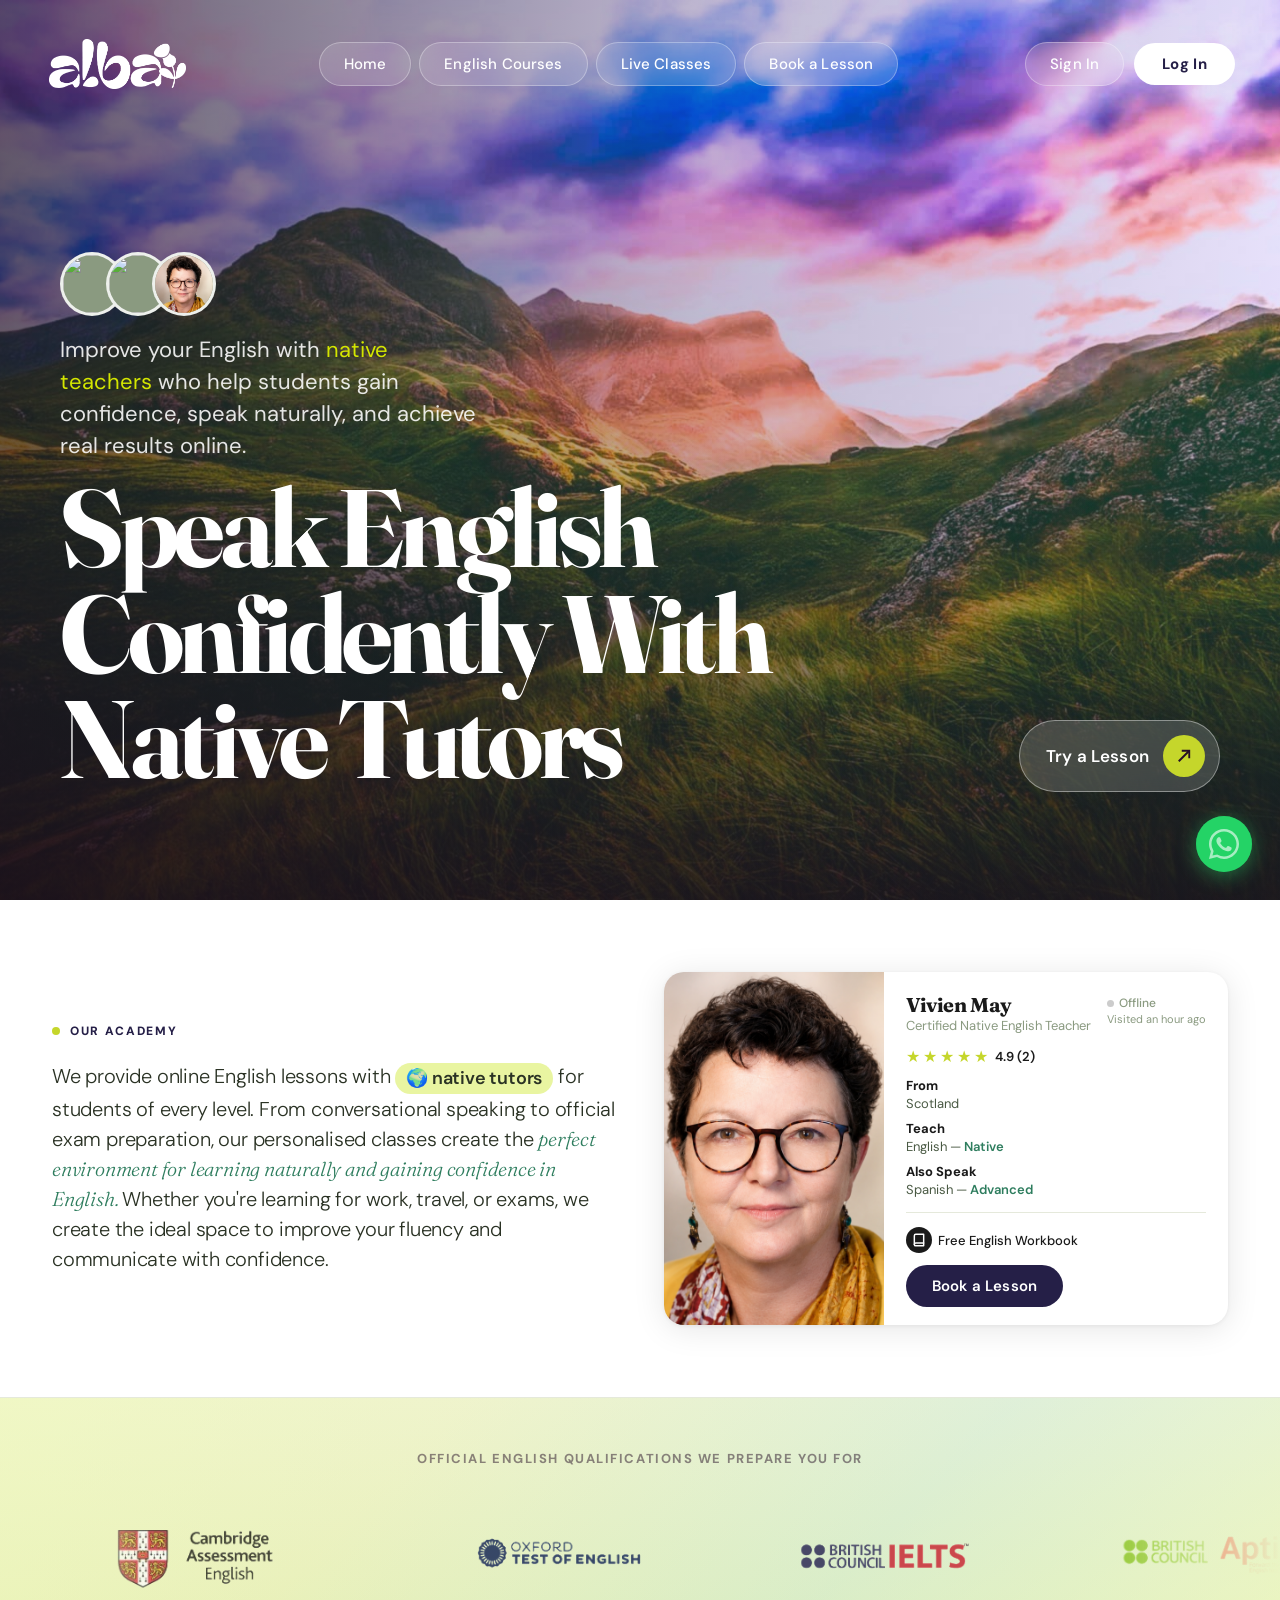
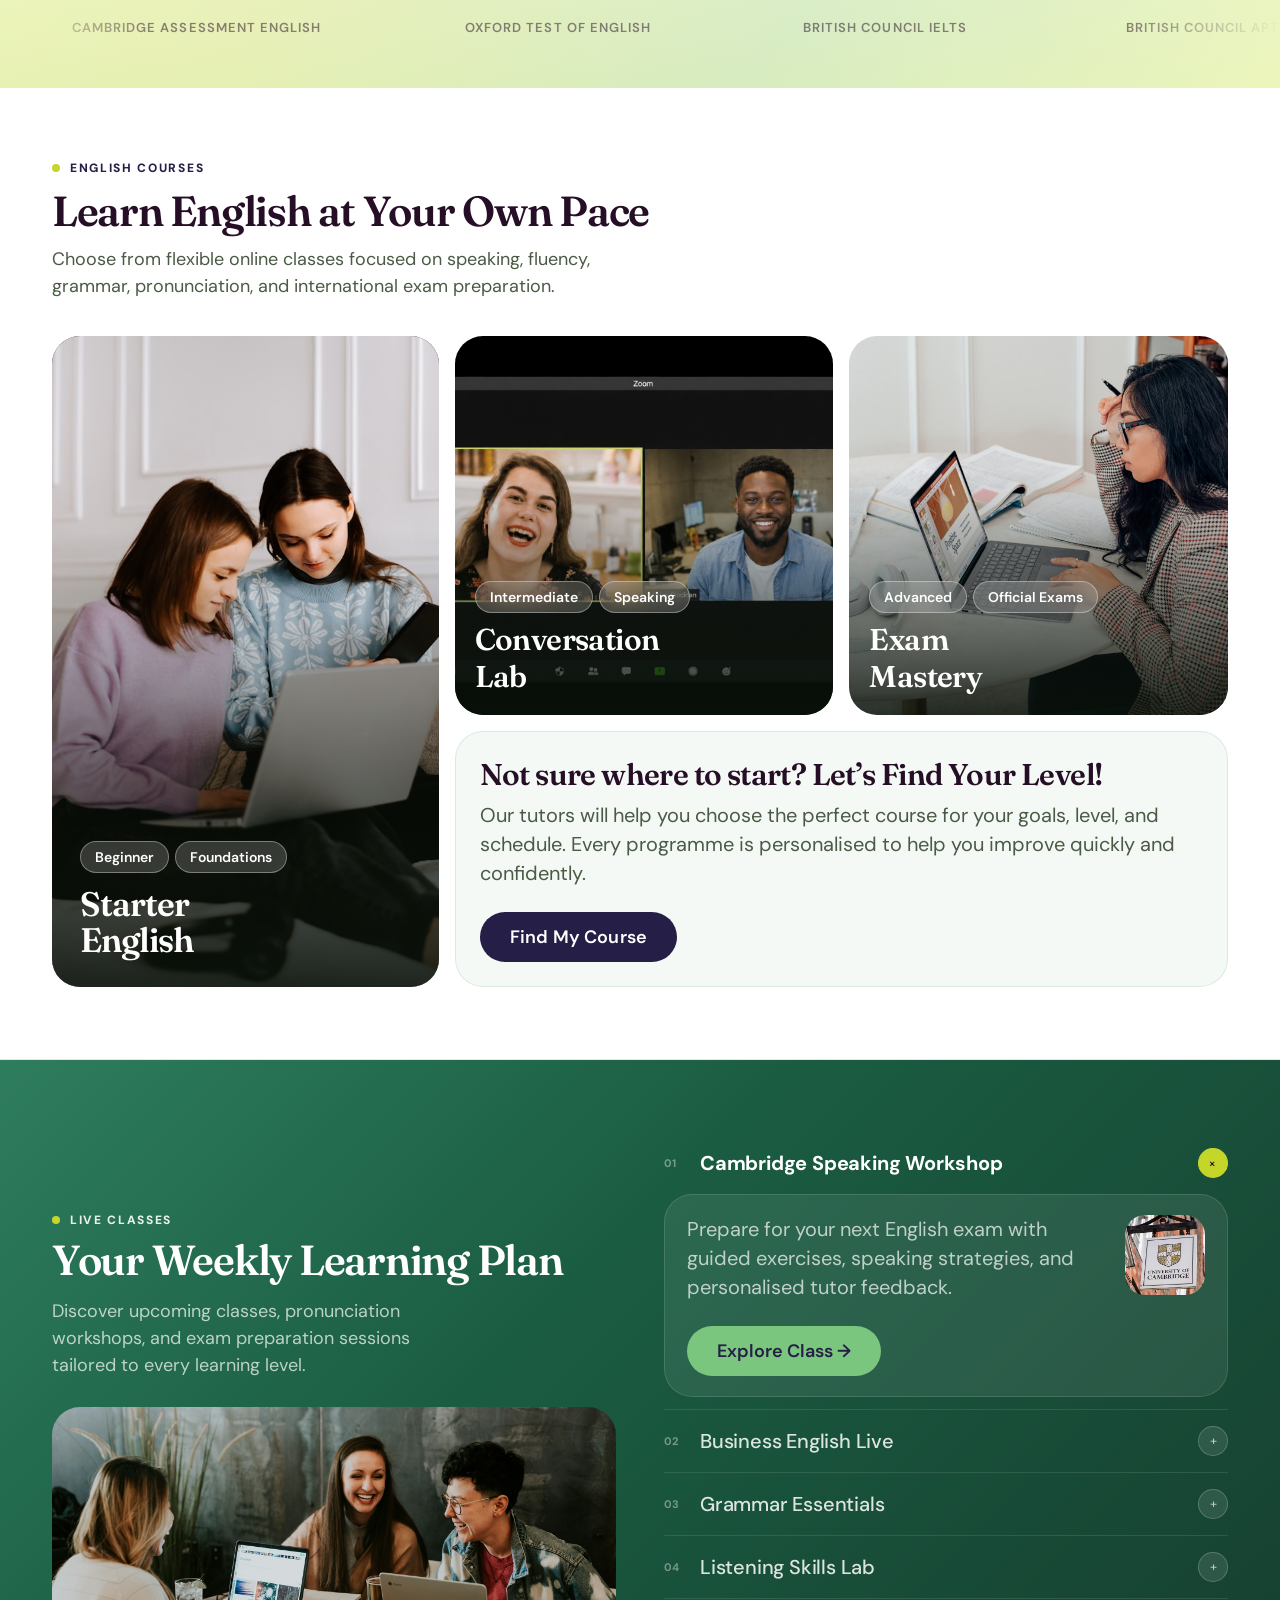
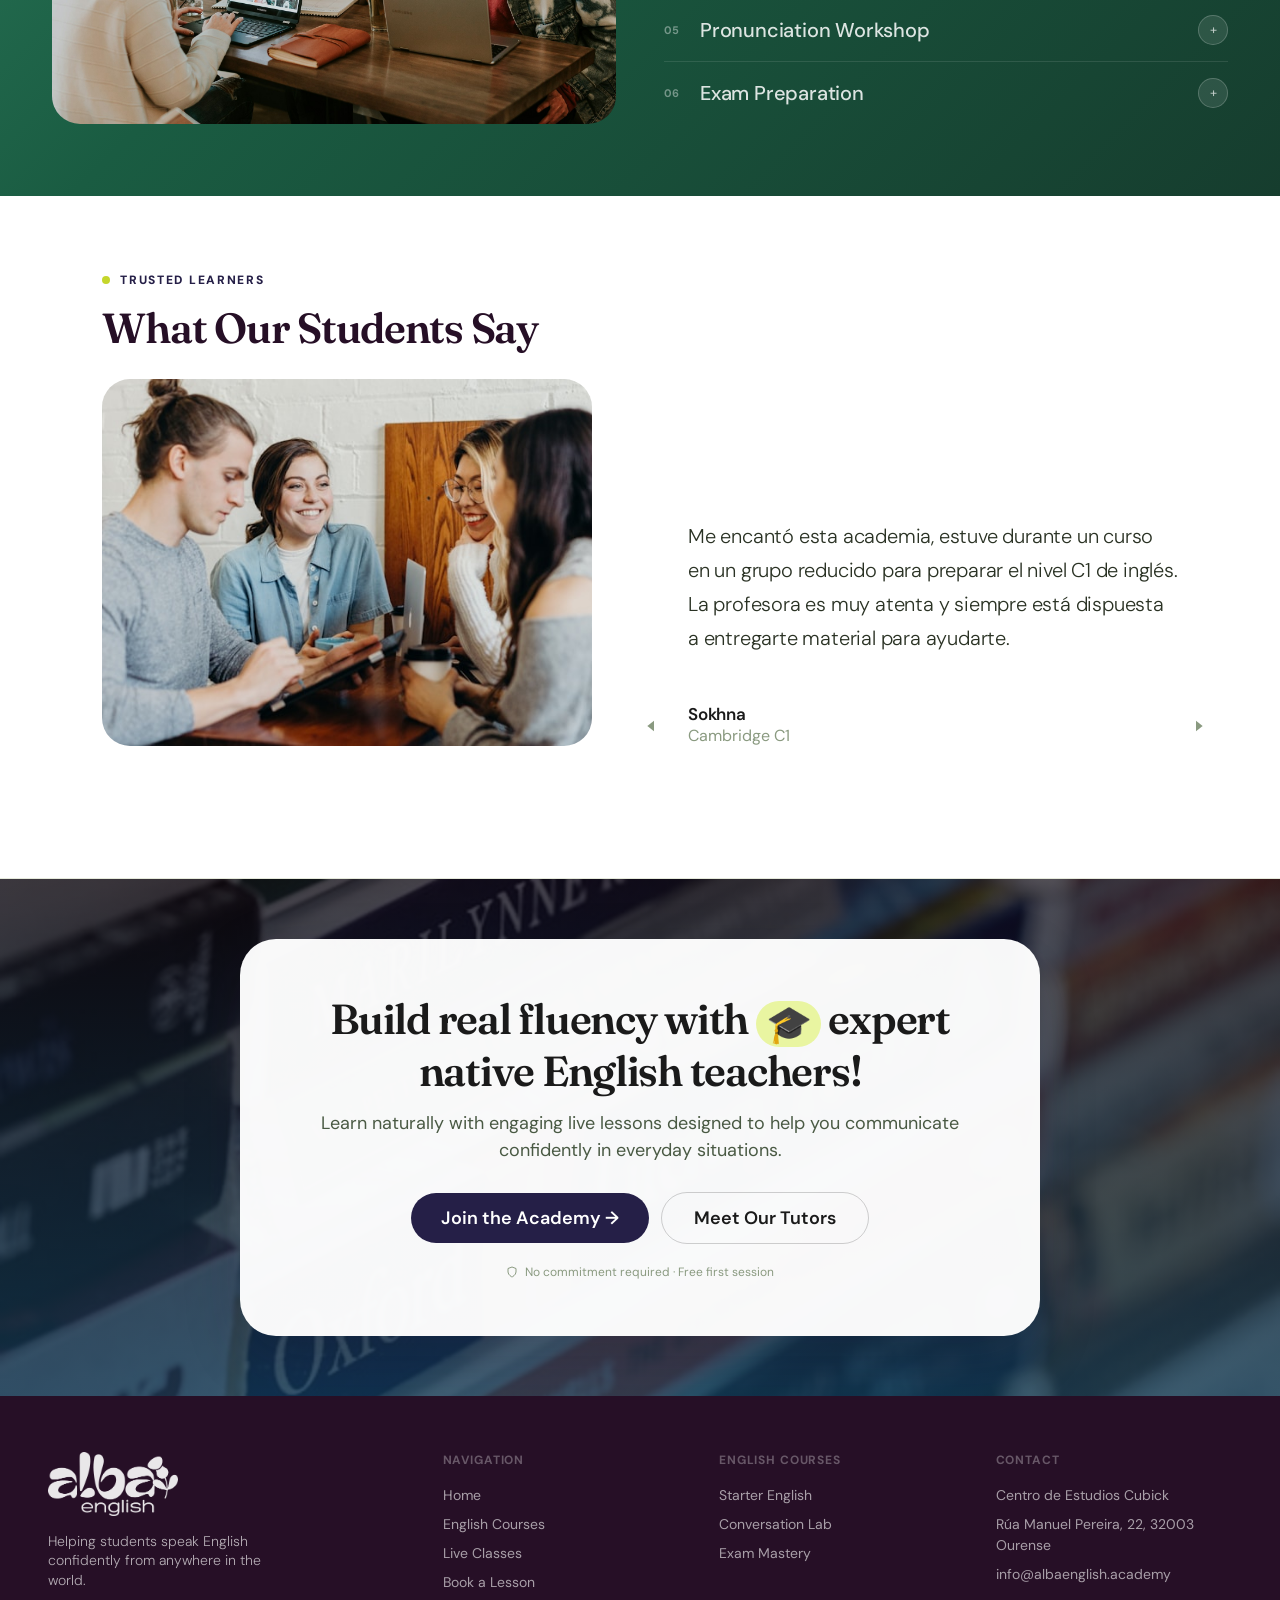
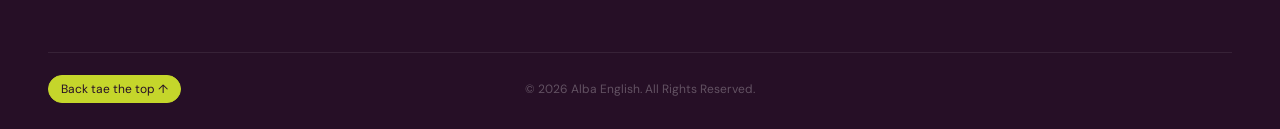
==== index.html @ a2d895ce "Proyecto inicial alba-english reorganizado" ====
<!DOCTYPE html>

<html lang="en">
<head>
<meta charset="utf-8"/>
<meta content="width=device-width, initial-scale=1.0" name="viewport"/>
<title>Alba English Academy Online</title>
<link href="images/favicon.png" rel="icon" type="image/png"/>
<link href="https://fonts.googleapis.com/css2?family=Fraunces:ital,opsz,wght@0,9..144,300;0,9..144,400;0,9..144,500;0,9..144,600;0,9..144,700;1,9..144,400&amp;family=DM+Sans:ital,opsz,wght@0,9..40,300;0,9..40,400;0,9..40,500;0,9..40,600;1,9..40,300&amp;display=swap" rel="stylesheet"/>
<link href="css/styles.css" rel="stylesheet"/>
</head>
<body>

<div class="mobile-menu" id="mobileMenu">
<button aria-label="Close menu" class="mobile-menu-close" id="menuClose">
<svg fill="none" height="12" stroke="currentColor" stroke-linecap="round" stroke-width="1.5" viewbox="0 0 12 12" width="12">
<line x1="1" x2="11" y1="1" y2="11"></line>
<line x1="11" x2="1" y1="1" y2="11"></line>
</svg>
</button>
<a href="#home">Home</a>
<a href="#courses">English Courses</a>
<a href="#classes">Live Classes</a>
<a href="book-lesson.html">Book a Lesson</a>
<div class="mobile-menu-buttons">
<a class="mobile-menu-btn-outline" href="signup.html">Sign In</a>
<a class="mobile-menu-btn-solid" href="login.html">Log In</a>
</div>
<div style="margin-top:auto;padding-top:40px;display:flex;flex-direction:column;align-items:center;gap:16px;">
<img alt="Alba English" src="images/logo-full.png" style="height:52px;width:auto;opacity:0.8;"/>
<p style="font-size:11px;color:var(--gray-400);text-align:center;letter-spacing:0.02em;margin:0;">© 2026 Alba English. All Rights Reserved.</p>
</div>
</div>

<nav class="navbar" id="navbar">
<a class="nav-logo" href="#">
<img alt="Alba English" class="nav-logo-img" src="images/logo.png"/>
</a>
<ul class="nav-links">
<li><a href="#home">Home</a></li>
<li><a href="#courses">English Courses</a></li>
<li><a href="#classes">Live Classes</a></li>
<li><a href="book-lesson.html">Book a Lesson</a></li>
</ul>
<div class="nav-right">
<a class="btn-signin" href="signup.html">Sign In</a>
<a class="btn-login" href="login.html">Log In</a>
<button aria-label="Menu" class="hamburger" id="hamburger">
<span></span><span></span><span></span>
</button>
</div>
</nav>
<div class="page-wrap" id="pageWrap">

<div id="nav-sentinel"></div>

<section class="hero" id="home">
<img alt="background image" class="hero-img" src="./images/background.jpg"/>
<div class="hero-overlay"></div>

<div class="hero-avatars fade-up">
<div class="avatar-stack">
<div class="avatar">
<img alt="" src="https://images.unsplash.com/photo-1507003211169-0a1dd7228f2d?w=100&amp;q=80" style="object-position: center center;"/>
</div>
<div class="avatar">
<img alt="" src="https://images.unsplash.com/photo-1580489944761-15a19d654956?w=100&amp;q=80" style="object-position: center center;"/>
</div>
<div class="avatar">
<img alt="Vivien May" src="images/vivien-may.png" style="object-position: center 10%;"/>
</div>
</div>
<p class="hero-social-proof">
        Improve your English with <span class="gold-text">native teachers</span> who help students gain confidence, speak naturally, and achieve real results online.
      </p>
</div>

<div class="hero-bottom">
<h1 class="hero-title fade-up">
        Speak English<br/>
        Confidently With<br/>
        Native Tutors
      </h1>
<div class="fade-up delay-2">
<a class="btn-hero" href="book-lesson.html">
          Try a Lesson
          <span class="btn-hero-arrow">
<svg viewbox="0 0 24 24" xmlns="http://www.w3.org/2000/svg">
<line x1="5" x2="19" y1="19" y2="5"></line>
<polyline points="9 5 19 5 19 15"></polyline>
</svg>
</span>
</a>
</div>
</div>
</section>

<section class="about">
<div>
<div class="about-top">
<span class="section-tag"><span class="tag-dot"></span>Our Academy</span>
</div>
<p class="about-body fade-up">
        We provide online English lessons with
<span class="chip">🌍 native tutors</span> for students of every level. From conversational speaking to official exam preparation, our personalised classes create the
<span class="about-italic">perfect environment for learning naturally and gaining confidence in English. </span>Whether you're learning for work, travel, or exams, we create the ideal space to improve your fluency and communicate with confidence.
      </p>
</div>
<div class="about-right fade-up delay-2">
<div class="tutor-card">
<img alt="Vivien May" class="tutor-card-img" src="images/vivien-may.png"/>
<div class="tutor-card-body">
<div class="tutor-card-top">
<div>
<div class="tutor-card-name">Vivien May</div>
<div class="tutor-card-role">Certified Native English Teacher</div>
</div>
<div>
<div class="tutor-status"><span class="status-dot"></span> Offline</div>
<div class="tutor-card-visited">Visited an hour ago</div>
</div>
</div>
<div class="tutor-stars">
<span class="tutor-star">★</span><span class="tutor-star">★</span><span class="tutor-star">★</span><span class="tutor-star">★</span><span class="tutor-star">★</span>
<span class="tutor-rating">4.9 (2)</span>
</div>
<div class="tutor-details">
<div class="tutor-detail-row">
<strong>From</strong>
<span class="tutor-detail-val">Scotland</span>
</div>
<div class="tutor-detail-row">
<strong>Teach</strong>
<span class="tutor-detail-val">English — <span class="tutor-detail-accent">Native</span></span>
</div>
<div class="tutor-detail-row">
<strong>Also Speak</strong>
<span class="tutor-detail-val">Spanish — <span class="tutor-detail-accent">Advanced</span></span>
</div>
</div>
<div class="tutor-card-divider"></div>
<div class="tutor-card-footer">
<div class="tutor-footer-left">
<a class="tutor-workbook" href="#">
<span class="tutor-workbook-icon">
<svg fill="none" stroke="white" stroke-linecap="round" stroke-linejoin="round" stroke-width="2.5" viewbox="0 0 24 24">
<path d="M4 19.5A2.5 2.5 0 0 1 6.5 17H20"></path>
<path d="M6.5 2H20v20H6.5A2.5 2.5 0 0 1 4 19.5v-15A2.5 2.5 0 0 1 6.5 2z"></path>
</svg>
</span>
                Free English Workbook
              </a>
</div>
<a class="btn-book" href="book-lesson.html">Book a Lesson</a>
</div>
</div>
</div>
</div>
</section>

<div class="carousel-section">
<p class="carousel-label">Official English Qualifications We Prepare You For</p>
<div class="carousel-track-wrap">
<div class="carousel-track">

<div class="carousel-item">
<div class="carousel-logo">
<img alt="Cambridge Assessment English" class="carousel-logo-img" src="images/cambridge.png"/>
<span class="carousel-logo-sub">Cambridge Assessment English</span>
</div>
</div>
<div class="carousel-item">
<div class="carousel-logo">
<img alt="Oxford Test of English" class="carousel-logo-img" src="images/oxford.png"/>
<span class="carousel-logo-sub">Oxford Test of English</span>
</div>
</div>
<div class="carousel-item">
<div class="carousel-logo">
<img alt="British Council IELTS" class="carousel-logo-img" src="images/ielts.png"/>
<span class="carousel-logo-sub">British Council IELTS</span>
</div>
</div>
<div class="carousel-item">
<div class="carousel-logo">
<img alt="British Council Aptis" class="carousel-logo-img" src="images/aptis.png"/>
<span class="carousel-logo-sub">British Council Aptis</span>
</div>
</div>
<div class="carousel-item">
<div class="carousel-logo">
<img alt="TOEFL" class="carousel-logo-img" src="images/toefl.png"/>
<span class="carousel-logo-sub">TOEFL — ETS Global</span>
</div>
</div>
<div class="carousel-item">
<div class="carousel-logo">
<img alt="Trinity College London Exam" class="carousel-logo-img" src="images/trinity.png"/>
<span class="carousel-logo-sub">Trinity College London Exam</span>
</div>
</div>
<div class="carousel-item">
<div class="carousel-logo">
<img alt="Pearson English Internationl Certificate" class="carousel-logo-img" src="images/pearson.png"/>
<span class="carousel-logo-sub">Pearson English Internationl Certificate</span>
</div>
</div>
<div class="carousel-item">
<div class="carousel-logo">
<img alt="Escuela Oficial de Idiomas" class="carousel-logo-img" src="images/eoi.png"/>
<span class="carousel-logo-sub">Escuela Oficial de Idiomas</span>
</div>
</div>

<div class="carousel-item">
<div class="carousel-logo">
<img alt="Cambridge Assessment English" class="carousel-logo-img" src="images/cambridge.png"/>
<span class="carousel-logo-sub">Cambridge Assessment English</span>
</div>
</div>
<div class="carousel-item">
<div class="carousel-logo">
<img alt="Oxford Test of English" class="carousel-logo-img" src="images/oxford.png"/>
<span class="carousel-logo-sub">Oxford Test of English</span>
</div>
</div>
<div class="carousel-item">
<div class="carousel-logo">
<img alt="British Council IELTS" class="carousel-logo-img" src="images/ielts.png"/>
<span class="carousel-logo-sub">British Council IELTS</span>
</div>
</div>
<div class="carousel-item">
<div class="carousel-logo">
<img alt="British Council Aptis" class="carousel-logo-img" src="images/aptis.png"/>
<span class="carousel-logo-sub">British Council Aptis</span>
</div>
</div>
<div class="carousel-item">
<div class="carousel-logo">
<img alt="TOEFL" class="carousel-logo-img" src="images/toefl.png"/>
<span class="carousel-logo-sub">TOEFL — ETS Global</span>
</div>
</div>
<div class="carousel-item">
<div class="carousel-logo">
<img alt="Trinity College London Exam" class="carousel-logo-img" src="images/trinity.png"/>
<span class="carousel-logo-sub">Trinity College London Exam</span>
</div>
</div>
<div class="carousel-item">
<div class="carousel-logo">
<img alt="Pearson English Internationl Certificate" class="carousel-logo-img" src="images/eoi.jpg"/>
<span class="carousel-logo-sub">Pearson English Internationl Certificate</span>
</div>
</div>
<div class="carousel-item">
<div class="carousel-logo">
<img alt="Escuela Oficial de Idiomas" class="carousel-logo-img" src="images/eoi.jpg"/>
<span class="carousel-logo-sub">Escuela Oficial de Idiomas</span>
</div>
</div>
</div>
</div>
</div>

<section class="programs" id="courses">
<div class="programs-header">
<span class="section-tag"><span class="tag-dot"></span>English Courses</span>
<h2 class="programs-title fade-up">Learn English at Your Own Pace</h2>
<p class="programs-desc fade-up delay-1">Choose from flexible online classes focused on speaking, fluency, grammar, pronunciation, and international exam preparation.</p>
</div>
<div class="programs-grid">
<div class="card card-main fade-up" style="min-height:380px;">
<img alt="Starter English" src="images/starter.jpg"/>
<div class="card-main-overlay"></div>
<div class="card-main-content">
<div class="card-tags">
<span class="card-tag">Beginner</span>
<span class="card-tag">Foundations</span>
</div>
<div class="card-title">Starter<br/>English</div>
</div>
<div class="card-hover-overlay">
<p class="card-hover-text">Perfect for beginners who want to build confidence and start speaking English naturally from the very beginning.</p>
</div>
</div>
<div class="cards-right">
<div class="cards-right-top">
<div class="card card-small fade-up delay-1">
<img alt="Conversation English" src="images/conversation.jpg"/>
<div class="card-small-overlay">
<div>
<div class="card-tags" style="margin-bottom:8px;">
<span class="card-tag">Intermediate</span>
<span class="card-tag">Speaking</span>
</div>
<span class="card-small-title">Conversation<br/>Lab</span>
</div>
</div>
<div class="card-hover-overlay">
<p class="card-hover-text">Learn to speak more naturally through immersive lessons designed for intermediate learners.</p>
</div>
</div>
<div class="card card-small fade-up delay-2">
<img alt="Exam English" src="images/exam.jpg"/>
<div class="card-small-overlay">
<div>
<div class="card-tags" style="margin-bottom:8px;">
<span class="card-tag">Advanced</span>
<span class="card-tag">Official Exams</span>
</div>
<span class="card-small-title">Exam<br/>Mastery</span>
</div>
</div>
<div class="card-hover-overlay">
<p class="card-hover-text">Intensive preparation classes designed to help you succeed in IELTS, Cambridge, TOEFL, and other official exams.</p>
</div>
</div>
</div>
<div class="card-info fade-up delay-3">
<div class="card-info-inner">
<div>
<div class="card-info-title">Not sure where to start? Let’s Find Your Level!</div>
<p class="card-info-desc">Our tutors will help you choose the perfect course for your goals, level, and schedule. Every programme is personalised to help you improve quickly and confidently.</p>
</div>
<a class="btn-talk" href="book-lesson.html">Find My Course</a>
</div>
</div>
</div>
</div>
</section>

<section class="schedule" id="classes">
<div class="fade-up">
<div style="margin-bottom:8px;">
<span class="section-tag"><span class="tag-dot"></span>Live Classes</span>
</div>
<h2 class="schedule-title">Your Weekly Learning Plan</h2>
<p class="schedule-desc">Discover upcoming classes, pronunciation workshops, and exam preparation sessions tailored to every learning level.</p>
<div class="schedule-img">
<img alt="Learning" src="images/learning.jpg"/>
</div>
</div>
<div class="fade-up delay-2">
<div class="schedule-accordion" id="scheduleAccordion">
<div class="acc-item active">
<div class="acc-header">
<div class="acc-header-left">
<span class="acc-num">01</span>
<span class="acc-name">Cambridge Speaking Workshop</span>
</div>
<div class="acc-arrow">+</div>
</div>
<div class="acc-panel">
<div class="acc-card">
<div>
<p class="acc-card-desc">Prepare for your next English exam with guided exercises, speaking strategies, and personalised tutor feedback.</p>
<a class="btn-view" href="book-lesson.html">Explore Class →</a>
</div>
<div class="acc-card-img"><img alt="Cambridge" src="images/cambridge-sign.webp"/></div>
</div>
</div>
</div>
<div class="acc-item">
<div class="acc-header">
<div class="acc-header-left">
<span class="acc-num">02</span>
<span class="acc-name">Business English Live</span>
</div>
<div class="acc-arrow">+</div>
</div>
<div class="acc-panel">
<div class="acc-card">
<div>
<p class="acc-card-desc">Master professional communication skills for meetings, presentations, emails, and workplace conversations.</p>
<a class="btn-view" href="book-lesson.html">Explore Class →</a>
</div>
<div class="acc-card-img"><img alt="Business English" src="images/conversation.jpg"/></div>
</div>
</div>
</div>
<div class="acc-item">
<div class="acc-header">
<div class="acc-header-left">
<span class="acc-num">03</span>
<span class="acc-name">Grammar Essentials</span>
</div>
<div class="acc-arrow">+</div>
</div>
<div class="acc-panel">
<div class="acc-card">
<div>
<p class="acc-card-desc">Build a strong grammar foundation with clear explanations, real-life examples, and interactive exercises.</p>
<a class="btn-view" href="book-lesson.html">Explore Class →</a>
</div>
<div class="acc-card-img"><img alt="Grammar" src="images/learn.jpg"/></div>
</div>
</div>
</div>
<div class="acc-item">
<div class="acc-header">
<div class="acc-header-left">
<span class="acc-num">04</span>
<span class="acc-name">Listening Skills Lab</span>
</div>
<div class="acc-arrow">+</div>
</div>
<div class="acc-panel">
<div class="acc-card">
<div>
<p class="acc-card-desc">Sharpen your listening comprehension with authentic audio, native-speed conversations, and targeted exercises.</p>
<a class="btn-view" href="book-lesson.html">Explore Class →</a>
</div>
<div class="acc-card-img"><img alt="Listening" src="images/listening.jpg" style="object-position: center bottom;"/></div>
</div>
</div>
</div>
<div class="acc-item">
<div class="acc-header">
<div class="acc-header-left">
<span class="acc-num">05</span>
<span class="acc-name">Pronunciation Workshop</span>
</div>
<div class="acc-arrow">+</div>
</div>
<div class="acc-panel">
<div class="acc-card">
<div>
<p class="acc-card-desc">Sound more natural with phonetic training, accent work, and rhythm and intonation practice with native tutors.</p>
<a class="btn-view" href="book-lesson.html">Explore Class →</a>
</div>
<div class="acc-card-img"><img alt="Pronunciation" src="images/conversation.jpg"/></div>
</div>
</div>
</div>
<div class="acc-item">
<div class="acc-header">
<div class="acc-header-left">
<span class="acc-num">06</span>
<span class="acc-name">Exam Preparation</span>
</div>
<div class="acc-arrow">+</div>
</div>
<div class="acc-panel">
<div class="acc-card">
<div>
<p class="acc-card-desc">Intensive preparation for IELTS, Cambridge, TOEFL, APTIS and EOI exams with native tutors and mock tests.</p>
<a class="btn-view" href="book-lesson.html">Explore Class →</a>
</div>
<div class="acc-card-img"><img alt="Exam Prep" src="images/preparation.jpg"/></div>
</div>
</div>
</div>
</div>
</div>
</section>

<section class="testimonials">

<div class="fade-up">
<span class="section-tag"><span class="tag-dot"></span>Trusted Learners</span>
<h2 class="testimonials-title">What Our Students Say</h2>
<div class="testimonials-img">
<img alt="Students studying" src="images/students.jpg"/>
</div>
</div>

<div class="testi-carousel fade-up delay-1">

<div class="testi-carousel-inner">

<button aria-label="Previous" class="testi-prev" id="testiPrev">
<svg viewBox="0 0 24 24" xmlns="http://www.w3.org/2000/svg"><polygon points="15,4 15,20 5,12" fill="currentColor"/></svg>
</button>

<div class="testi-slides-wrap" id="testiSlides">

<div class="testi-slide active">
<span class="testi-quote-big">"</span>

<p class="testi-body-text">Me encantó esta academia, estuve durante un curso en un grupo reducido para preparar el nivel C1 de inglés. La profesora es muy atenta y siempre está dispuesta a entregarte material para ayudarte.</p>
<div class="testi-author-row">
<div class="testi-badge" style="background:#251F47;">SO</div>
<div class="testi-author-meta">

<div class="testi-author-name">Sokhna</div>

<div class="testi-author-exam">Cambridge C1</div>
</div>
</div>
</div>

<div class="testi-slide">
<span class="testi-quote-big">"</span>
<p class="testi-body-text">Sitio 100% recomendable si quieres aprender inglés. Fui a clases con Vivian y conseguí sacarme el B2 de Cambridge en tiempo récord. Se adapta al ritmo que le pides y es una excelente profesional.</p>
<div class="testi-author-row">
<div class="testi-badge" style="background:#2E7D5E;">SF</div>
<div class="testi-author-meta">
<div class="testi-author-name">Saúl Fernández</div>
<div class="testi-author-exam">Cambridge B2</div>
</div>
</div>
</div>

<div class="testi-slide">
<span class="testi-quote-big">"</span>
<p class="testi-body-text">Las clases se hacen amenas y siempre buscan un equilibrio entre ejercicios teóricos y prácticos. Con toda sinceridad, esta academia es increíble!</p>
<div class="testi-author-row">
<div class="testi-badge" style="background:#9B59B6;">AF</div>
<div class="testi-author-meta">
<div class="testi-author-name">Antía Fernández Santiago</div>
<div class="testi-author-exam">APTIS Advanced</div>
</div>
</div>
</div>

<div class="testi-slide">
<span class="testi-quote-big">"</span>
<p class="testi-body-text">Me saqué el B2 de Cambridge yendo a clases cada semana y no puedo estar más agradecida. La recomiendo 100% para clases de preparación de exámenes y de conversación.</p>
<div class="testi-author-row">
<div class="testi-badge" style="background:#5C9E2E;">CF</div>
<div class="testi-author-meta">
<div class="testi-author-name">Cristina F.C.</div>
<div class="testi-author-exam">Cambridge B2</div>
</div>
</div>
</div>

<div class="testi-slide">
<span class="testi-quote-big">"</span>

<p class="testi-body-text">Llevo estudiando inglés con Vivien seis años y he conseguido el B1, el B2 y el C1. La profesora es increíble y hace que aprender sea algo muy natural y cercano. Totalmente recomendada.</p>
<div class="testi-author-row">
<div class="testi-badge" style="background:#1B4D6E;">LC</div>
<div class="testi-author-meta">

<div class="testi-author-name">Lucía Cid</div>

<div class="testi-author-exam">Cambridge and Aptis Certification Student</div>
</div>
</div>
</div>

<div class="testi-slide">
<span class="testi-quote-big">"</span>
<p class="testi-body-text">Las clases online son muy cómodas y efectivas. En pocos meses noté una mejora enorme en mi pronunciación y en mi capacidad para mantener conversaciones fluidas en inglés.</p>
<div class="testi-author-row">
<div class="testi-badge" style="background:#C5D62B; color:#260F26;">MG</div>
<div class="testi-author-meta">
<div class="testi-author-name">Marta González</div>
<div class="testi-author-exam">IELTS Academic</div>
</div>
</div>
</div>

<div class="testi-slide">
<span class="testi-quote-big">"</span>
<p class="testi-body-text">Empecé desde cero y en un año ya me siento capaz de mantener reuniones de trabajo en inglés. La metodología es muy práctica y motivadora desde el primer día.</p>
<div class="testi-author-row">
<div class="testi-badge" style="background:#9B59B6;">JR</div>
<div class="testi-author-meta">
<div class="testi-author-name">Javier Rodríguez</div>
<div class="testi-author-exam">Business English</div>
</div>
</div>
</div>

<div class="testi-slide">
<span class="testi-quote-big">"</span>
<p class="testi-body-text">Prepararme para el APTIS con esta academia fue la mejor decisión. Las clases son dinámicas, los materiales son excelentes y la atención personalizada marca la diferencia.</p>
<div class="testi-author-row">
<div class="testi-badge" style="background:#2E7D5E;">PL</div>
<div class="testi-author-meta">
<div class="testi-author-name">Paula López</div>
<div class="testi-author-exam">APTIS Advanced</div>
</div>
</div>
</div>

<div class="testi-slide">
<span class="testi-quote-big">"</span>
<p class="testi-body-text">Necesitaba el examen APTIS de inglés y la profesora me ayudó a conseguir el nivel avanzado C1. Ella es nativa, lo que ayudó mucho a coger soltura en listening y speaking. Además siempre estuvo disponible para resolver cualquier duda y facilitó mucho material. Thanks a lot !</p>
<div class="testi-author-row">
<div class="testi-badge" style="background:#C5D62B; color:#260F26;">AL</div>
<div class="testi-author-meta">
<div class="testi-author-name">Alba Loureiro</div>
<div class="testi-author-exam">APTIS Advanced C1</div>
</div>
</div>
</div>
</div>

<button aria-label="Next" class="testi-next" id="testiNext">
<svg viewBox="0 0 24 24" xmlns="http://www.w3.org/2000/svg"><polygon points="9,4 9,20 19,12" fill="currentColor"/></svg>
</button>
</div>
</div>

<div style="grid-column: 2; margin-top: -16px;">
<div class="testi-dots-row" id="testiDots">
<button class="testi-dot active" data-i="0"></button>
<button class="testi-dot" data-i="1"></button>
<button class="testi-dot" data-i="2"></button>
<button class="testi-dot" data-i="3"></button>
<button class="testi-dot" data-i="4"></button>
<button class="testi-dot" data-i="5"></button>
<button class="testi-dot" data-i="6"></button>
<button class="testi-dot" data-i="7"></button>
<button class="testi-dot" data-i="8"></button>
</div>
</div>
</section>

<section class="cta-section">
<img alt="English Books" class="cta-bg-img" src="images/books.jpg"/>
<div class="cta-overlay"></div>
<div class="cta-content fade-up">
<div class="cta-card">
<h2 class="cta-title">Build real fluency with <span class="cta-chip">🎓</span> expert native English teachers!</h2>
<p class="cta-sub">Learn naturally with engaging live lessons designed to help you communicate confidently in everyday situations.</p>
<div class="cta-btns">
<a class="btn-cta-primary" href="signup.html">Join the Academy →</a>
<a class="btn-cta-outline" href="book-lesson.html">Meet Our Tutors</a>
</div>
<p class="cta-note">
<svg fill="none" height="12" stroke="currentColor" stroke-width="2" viewbox="0 0 24 24" width="12"><path d="M12 22s8-4 8-10V5l-8-3-8 3v7c0 6 8 10 8 10z"></path></svg>
          No commitment required · Free first session
        </p>
</div>
</div>
</section>

<footer>
<div class="footer-top">
<div>
<a class="footer-logo" href="#">
<img alt="Alba English" src="images/logo-full.png" style="height:64px;width:auto;filter:brightness(0) invert(1);opacity:0.9;"/>
</a>
<p class="footer-tagline">Helping students speak English confidently from anywhere in the world.</p>
<div style="margin-top:22px;">
</div>
</div>
<div>
<div class="footer-col-title">Navigation</div>
<ul class="footer-links">
<li><a href="#home">Home</a></li>
<li><a href="#courses">English Courses</a></li>
<li><a href="#classes">Live Classes</a></li>
<li><a href="book-lesson.html">Book a Lesson</a></li>
</ul>
</div>
<div>
<div class="footer-col-title">English Courses</div>
<ul class="footer-links">
<li><a href="#courses">Starter English</a></li>
<li><a href="#courses">Conversation Lab</a></li>
<li><a href="#courses">Exam Mastery</a></li>
</ul>
</div>
<div>
<div class="footer-col-title">Contact</div>
<ul class="footer-links">
<li><a href="#">Centro de Estudios Cubick</a></li>
<li><a href="#">Rúa Manuel Pereira, 22, 32003 Ourense</a></li>
<li><a href="mailto:info@albaenglish.academy">info@albaenglish.academy</a></li>
</ul>
</div>
</div>
<div class="footer-bottom">
<span class="footer-copy">© 2026 Alba English. All Rights Reserved.</span>
<div class="footer-subnav">
<a class="up-btn" href="#">Back tae the top ↑</a>
</div>
</div>
</footer>
</div>
<script src="js/script.js" defer></script>

<a aria-label="WhatsApp" class="whatsapp-float" href="https://wa.me/34625040861?text=Hola%2C%20me%20gustar%C3%ADa%20obtener%20m%C3%A1s%20informaci%C3%B3n%20sobre%20las%20clases%20de%20ingl%C3%A9s." rel="noopener noreferrer" target="_blank">
<svg viewbox="0 0 32 32" xmlns="http://www.w3.org/2000/svg"><path d="M16 0C7.164 0 0 7.163 0 16c0 2.822.738 5.469 2.031 7.766L0 32l8.469-2.016A15.93 15.93 0 0 0 16 32c8.836 0 16-7.163 16-16S24.836 0 16 0zm0 29.333a13.27 13.27 0 0 1-6.771-1.854l-.485-.287-5.026 1.196 1.228-4.896-.317-.502A13.236 13.236 0 0 1 2.667 16C2.667 8.636 8.636 2.667 16 2.667S29.333 8.636 29.333 16 23.364 29.333 16 29.333zm7.307-9.907c-.4-.2-2.364-1.164-2.731-1.298-.367-.133-.633-.2-.9.2-.267.4-1.032 1.298-1.265 1.565-.233.267-.467.3-.867.1-.4-.2-1.688-.623-3.214-1.98-1.188-1.057-1.99-2.363-2.222-2.763-.234-.4-.025-.617.175-.816.18-.18.4-.467.6-.7.2-.233.267-.4.4-.667.133-.267.067-.5-.033-.7-.1-.2-.9-2.166-1.233-2.966-.324-.78-.654-.674-.9-.686l-.767-.013c-.267 0-.7.1-1.067.5s-1.4 1.366-1.4 3.333 1.433 3.866 1.633 4.133c.2.267 2.82 4.3 6.833 6.033.955.413 1.7.66 2.281.845.958.305 1.831.262 2.52.159.769-.114 2.364-.966 2.697-1.9.333-.933.333-1.733.233-1.9-.1-.167-.367-.267-.767-.467z"></path></svg>
</a>
</body>
</html>
---- css/styles.css ----
*, *::before, *::after { box-sizing: border-box; margin: 0; padding: 0; }

:root {
  --black: #1a1a1a;
  --white: #ffffff;
  --cream: #f8faf0;

  --plum:        #260F26;   
  --navy:        #251F47;   
  --teal-dark:   #1B4D6E;   
  --lime-pale:   #E9F5A1;   
  --lime-soft:   #D9ED92;   
  --lime-bold:   #C5D62B;   
  --lime-bright: #D4E600;   
  --olive:       #A8C627;   
  --green:       #5C9E2E;   
  --emerald:     #2E7D5E;   
  --mint:        #7BC67E;   
  --purple:      #9B59B6;   

  --dark1:        var(--plum);
  --dark2:        var(--navy);
  --green-light:  var(--mint);
  --green-bright: var(--lime-bold);
  --gold:         var(--green);
  --gold-light:   var(--mint);
  --gold-muted:   var(--lime-pale);
  --green-dark:   var(--navy);
  --btn-hover:    var(--emerald);

  --gray-100: #f6f8f2;
  --gray-200: #e5e9db;
  --gray-400: #8a9a80;
  --gray-600: #4a5a44;
  --gray-800: #2a3224;

  --radius-sm: 12px;
  --radius-md: 20px;
  --radius-lg: 28px;
  --radius-xl: 36px;
  --radius-full: 999px;
  --shadow-sm: 0 2px 12px rgba(38,15,38,0.06);
  --shadow-md: 0 8px 32px rgba(38,15,38,0.10);
  --shadow-lg: 0 20px 60px rgba(38,15,38,0.16);
  
  --text-xs:   12px;   
  --text-sm:   14px;   
  --text-base: 16px;   
  --text-md:   18px;   
  --text-lg:   20px;   
  --text-xl:   20px;   
  --text-2xl:  30px;   
  --text-3xl:  clamp(32px, 3.5vw, 42px);  
  --text-4xl:  clamp(42px, 4vw,   54px);  

  --font-display: 'Fraunces', serif;
  --font-body: 'DM Sans', sans-serif;
  --ease: cubic-bezier(0.4, 0, 0.2, 1);
  --page-max: 1280px;
  --page-pad: clamp(16px, 4vw, 40px);
}

html { scroll-behavior: smooth; }

body {
  font-family: var(--font-body);
  background: var(--white);
  color: var(--plum);
  overflow-x: hidden;
  -webkit-font-smoothing: antialiased;
}

@keyframes pageFadeIn {
  from { opacity: 0; }
  to   { opacity: 1; }
}
body { animation: pageFadeIn 0.35s ease-out both; }

#nav-sentinel { position: absolute; top: 0; left: 0; height: 1px; width: 1px; pointer-events: none; }

.navbar {
  position: fixed;
  top: 20px;
  left: 50%;
  transform: translateX(-50%);
  width: calc(100vw - 48px);
  max-width: 1400px;
  z-index: 500;
  display: flex;
  align-items: center;
  justify-content: space-between;
  padding: 8px 20px 8px 8px;
  gap: 14px;
  transition: background 0.5s var(--ease), box-shadow 0.5s var(--ease), border-color 0.5s var(--ease), padding 0.4s var(--ease);
  border-radius: var(--radius-full);
  background: transparent;
  border: 1px solid transparent;
}

.navbar.scrolled {
  background: rgba(255,255,255,0.96);
  backdrop-filter: blur(28px);
  -webkit-backdrop-filter: blur(28px);
  border-color: rgba(0,0,0,0.06);
  box-shadow: 0 4px 40px rgba(0,0,0,0.09);
  padding: 8px 20px 8px 8px;
}

.navbar.scrolled .nav-links a {
  color: var(--navy);
  border-color: rgba(92,158,46,0.25);
  background: rgba(92,158,46,0.07);
  backdrop-filter: none;
}

.navbar.scrolled .nav-links a:hover {
  background: var(--emerald);
  border-color: var(--emerald);
  color: var(--white);
}

.navbar.scrolled .btn-signin {
  color: var(--navy);
  border-color: rgba(92,158,46,0.25);
  background: rgba(92,158,46,0.07);
  backdrop-filter: none;
}

.navbar.scrolled .btn-signin:hover {
  background: var(--green);
  border-color: var(--green);
  color: var(--white);
}

.navbar.scrolled .btn-login {
  background: var(--navy);
  color: var(--white);
}

.navbar.scrolled .btn-login:hover {
  background: var(--emerald) !important;
  color: var(--white) !important;
  box-shadow: 0 4px 20px rgba(46,125,94,0.4) !important;
}

.navbar.scrolled .hamburger span {
  background: var(--dark2);
}

.nav-logo {
  display: flex;
  align-items: center;
  text-decoration: none;
  flex-shrink: 0;
  padding: 10px 6px 10px 16px;
}

.nav-logo-img {
  height: 50px;
  width: auto;
  display: block;
  filter: brightness(0) invert(1);
  transition: opacity 0.2s, filter 0.35s var(--ease);
}

.nav-logo:hover .nav-logo-img { opacity: 0.82; }

.navbar.scrolled .nav-logo-img {
  filter: none;
}

.nav-links {
  display: flex;
  align-items: center;
  gap: 8px;
  list-style: none;
}

.nav-links a {
  display: block;
  font-size: 15px;
  font-weight: 500;
  color: var(--white);
  text-decoration: none;
  padding: 11px 24px;
  border-radius: var(--radius-full);
  border: 1.5px solid rgba(255,255,255,0.3);
  background: rgba(255,255,255,0.13);
  backdrop-filter: blur(16px);
  -webkit-backdrop-filter: blur(16px);
  white-space: nowrap;
  letter-spacing: 0.01em;
  transition: background 0.25s, border-color 0.25s, color 0.25s;
}

.nav-links a:hover {
  background: var(--emerald);
  border-color: var(--emerald);
  color: var(--white);
}

.nav-right {
  display: flex; align-items: center; gap: 10px; flex-shrink: 0;
}

.btn-signin {
  display: inline-flex; align-items: center;
  font-size: 15px; font-weight: 500;
  color: var(--white);
  text-decoration: none;
  padding: 11px 24px;
  border-radius: var(--radius-full);
  border: 1.5px solid rgba(255,255,255,0.3);
  background: rgba(255,255,255,0.13);
  backdrop-filter: blur(16px);
  -webkit-backdrop-filter: blur(16px);
  white-space: nowrap;
  flex-shrink: 0;
  letter-spacing: 0.01em;
  transition: background 0.25s, border-color 0.25s, color 0.25s;
}

.btn-signin:hover {
  background: var(--emerald) !important;
  border-color: var(--emerald) !important;
  color: var(--white) !important;
}

.btn-login {
  display: inline-flex; align-items: center;
  background: var(--white);
  color: var(--dark2);
  font-family: var(--font-body);
  font-size: 15px; font-weight: 700;
  padding: 11px 28px;
  border-radius: var(--radius-full);
  border: none; cursor: pointer;
  text-decoration: none;
  white-space: nowrap;
  letter-spacing: 0.02em;
  transition: background 0.25s, color 0.25s, box-shadow 0.25s;
  flex-shrink: 0;
}

.btn-login:hover {
  background: var(--emerald) !important;
  color: var(--white) !important;
  box-shadow: 0 6px 24px rgba(46,125,94,0.45) !important;
}

.hamburger {
  display: none; flex-direction: column; gap: 4px;
  cursor: pointer; padding: 6px 14px 6px 6px; background: transparent; border: none;
  align-items: flex-end;
}

.hamburger span {
  display: block; height: 1.5px;
  background: var(--white); border-radius: 2px; transition: all 0.3s;
}

.hamburger span:nth-child(1) { width: 22px; }

.hamburger span:nth-child(2) { width: 14px; }

.hamburger span:nth-child(3) { width: 18px; }

.navbar.scrolled .hamburger span { background: var(--dark2); }

.mobile-menu {
  display: none; position: fixed; inset: 0; z-index: 600;
  background: rgba(255,255,255,0.96);
  backdrop-filter: blur(28px);
  -webkit-backdrop-filter: blur(28px);
  padding: 88px 28px 40px;
  flex-direction: column; align-items: stretch; gap: 0;
  justify-content: flex-start;
  transform: translateX(100%);
  transition: transform 0.4s var(--ease);
}

.mobile-menu.open { transform: translateX(0); }

.mobile-menu-close {
  position: absolute; top: 22px; right: 22px;
  width: 32px; height: 32px; border-radius: 0;
  background: transparent;
  border: none;
  color: var(--gray-400); cursor: pointer;
  display: flex; align-items: center; justify-content: center;
  transition: color 0.2s;
  padding: 0;
}

.mobile-menu-close:hover { color: var(--plum); }

.mobile-menu > a {
  font-family: var(--font-body);
  font-size: 15px; font-weight: 500;
  color: var(--navy); text-decoration: none;
  padding: 14px 0;
  border-bottom: 1px solid var(--gray-200);
  text-align: center;
  transition: color 0.2s;
}

.mobile-menu > a:hover { color: var(--emerald); }

.mobile-menu-buttons {
  display: flex; flex-direction: column; gap: 10px;
  margin-top: 28px;
}

.mobile-menu-btn-outline {
  font-family: var(--font-body); font-size: 14px; font-weight: 500;
  color: var(--navy); text-decoration: none;
  padding: 11px; border-radius: var(--radius-full);
  border: 1.5px solid rgba(92,158,46,0.25);
  background: rgba(92,158,46,0.07);
  text-align: center; transition: all 0.25s;
}

.mobile-menu-btn-outline:hover {
  background: var(--emerald);
  color: var(--white);
  border-color: var(--emerald);
}

.mobile-menu-btn-solid {
  font-family: var(--font-body); font-size: 14px; font-weight: 700;
  color: var(--white); text-decoration: none;
  padding: 12px; border-radius: var(--radius-full);
  background: var(--navy);
  border: 2px solid var(--navy);
  text-align: center;
  letter-spacing: 0.01em;
  display: block;
  transition: all 0.25s;
}

.mobile-menu-btn-solid:hover { background: var(--emerald); border-color: var(--emerald); }

.page-wrap {
  width: 100%;
  background: var(--white);
  position: relative;
}

.inner {
  max-width: 1400px;
  margin: 0 auto;
  width: 100%;
}

.hero {
  position: relative;
  width: 100%;
  min-height: 100vh;
  max-height: 960px;
  background: var(--green-dark);
  display: flex;
  flex-direction: column;
  justify-content: flex-end;
  overflow: hidden;
}

.hero-img {
  position: absolute; inset: 0;
  width: 100%; height: 100%;
  object-fit: cover;
  object-position: 65% center;
}

.hero-overlay {
  position: absolute; inset: 0; z-index: 1;
  background:
    linear-gradient(to right, rgba(26,15,26,0.65) 0%, rgba(26,15,26,0.2) 55%, rgba(26,15,26,0.02) 100%),
    linear-gradient(to top,   rgba(26,15,26,0.82) 0%, rgba(26,15,26,0.0) 52%);
}

.hero-avatars {
  position: absolute;
  top: 28%;
  left: clamp(28px, 5vw, 60px);
  transform: translateY(-50%);
  z-index: 3;
  display: flex;
  flex-direction: column;
  gap: 18px;
}

.avatar-stack { display: flex; }

.avatar {
  width: 64px; height: 64px;
  border-radius: 50%;
  border: 3px solid rgba(255,255,255,0.85);
  background: var(--gray-400);
  overflow: hidden;
  margin-left: -18px;
}

.avatar:first-child { margin-left: 0; }

.avatar img { width: 100%; height: 100%; object-fit: cover; display: block; }

.hero-social-proof {
  font-size: 22px;
  line-height: 1.45;
  color: rgba(255,255,255,0.88);
  max-width: 420px;
  font-weight: 400;
}

.hero-social-proof .gold-text { color: var(--lime-bright); }

.hero-bottom {
  position: relative; z-index: 2;
  padding: 0 clamp(28px, 5vw, 60px) clamp(80px, 12vh, 120px);
  display: flex;
  align-items: flex-end;
  gap: 16px;
}

.hero-title {
  font-family: var(--font-display);
  font-size: clamp(56px, 9vw, 110px);
  font-weight: 700;
  color: var(--white);
  line-height: 0.96;
  letter-spacing: -0.04em;
  flex: 1;
  min-width: 0;
}

.btn-hero {
  display: inline-flex;
  align-items: center;
  gap: 14px;
  background: rgba(255,255,255,0.16);
  border: 1.5px solid rgba(255,255,255,0.4);
  color: var(--white);
  font-family: var(--font-body);
  font-size: 17px; font-weight: 600;
  padding: 14px 14px 14px 26px;
  border-radius: var(--radius-full);
  cursor: pointer;
  text-decoration: none;
  backdrop-filter: blur(24px);
  -webkit-backdrop-filter: blur(24px);
  white-space: nowrap;
  flex-shrink: 0;
  letter-spacing: 0.01em;
  transition: background 0.3s, border-color 0.3s, box-shadow 0.3s, gap 0.3s;
}

.btn-hero:hover {
  background: rgba(113,180,141,0.28);
  border-color: var(--green-light);
  box-shadow: 0 12px 48px rgba(113,180,141,0.28);
  gap: 18px;
}

.btn-hero-arrow {
  width: 42px; height: 42px;
  border-radius: 50%;
  background: var(--lime-bold);
  display: flex; align-items: center; justify-content: center;
  flex-shrink: 0;
  transition: background 0.3s, transform 0.4s cubic-bezier(0.34,1.56,0.64,1);
  overflow: hidden;
}

.btn-hero-arrow svg {
  width: 18px; height: 18px;
  stroke: var(--plum);
  stroke-width: 2.5;
  fill: none;
  transition: transform 0.4s cubic-bezier(0.34,1.56,0.64,1);
}

.btn-hero:hover .btn-hero-arrow {
  background: var(--lime-bright);
  transform: scale(1.08);
}

.btn-hero:hover .btn-hero-arrow svg {
  transform: translate(3px, -3px);
}

.hero-scroll { display: none; }

.carousel-section {
  overflow: hidden;
  padding: 52px 0;
  background: linear-gradient(135deg,
    rgba(233,245,161,0.55) 0%,
    rgba(197,214,43,0.18) 30%,
    rgba(123,198,126,0.20) 65%,
    rgba(233,245,161,0.45) 100%
  ),
  linear-gradient(to bottom, #f8faf0 0%, #eef5d0 100%);
  border-bottom: none;
  position: relative;
}

.carousel-label {
  text-align: center;
  font-size: 13px;
  font-weight: 700;
  letter-spacing: 0.12em;
  text-transform: uppercase;
  color: rgba(38,15,38,0.5);
  margin-bottom: 44px;
}

.carousel-track-wrap {
  overflow: hidden;
  -webkit-mask: linear-gradient(to right, transparent 0%, black 12%, black 88%, transparent 100%);
  mask: linear-gradient(to right, transparent 0%, black 12%, black 88%, transparent 100%);
}

.carousel-track {
  display: flex;
  align-items: center;
  gap: 0;
  width: max-content;
  animation: carouselScroll 28s linear infinite;
}

@keyframes carouselScroll {
  0%   { transform: translateX(0); }
  100% { transform: translateX(-50%); }
}

.carousel-item {
  display: flex;
  align-items: center;
  justify-content: center;
  padding: 0 72px;
  flex-shrink: 0;
  opacity: 0.92;
  transition: opacity 0.3s;
  cursor: default;
}

.carousel-logo {
  display: flex;
  flex-direction: column;
  align-items: center;
  gap: 8px;
}

.carousel-logo-mark {
  font-size: 26px;
  font-weight: 800;
  letter-spacing: -0.04em;
  line-height: 1;
  white-space: nowrap;
}

.carousel-logo-sub {
  font-size: 13px;
  font-weight: 600;
  letter-spacing: 0.08em;
  text-transform: uppercase;
  color: rgba(38,15,38,0.55);
  white-space: nowrap;
  margin-top: 10px;
}

.whatsapp-float {
  position: fixed;
  bottom: 28px;
  right: 28px;
  width: 56px;
  height: 56px;
  background: #25D366;
  border-radius: 50%;
  display: flex;
  align-items: center;
  justify-content: center;
  box-shadow: 0 4px 20px rgba(37,211,102,0.45);
  z-index: 9999;
  text-decoration: none;
  transition: transform 0.25s cubic-bezier(0.34,1.56,0.64,1), box-shadow 0.25s;
}

.whatsapp-float:hover {
  transform: scale(1.12);
  box-shadow: 0 8px 32px rgba(37,211,102,0.55);
}

.whatsapp-float svg { width: 30px; height: 30px; fill: #ffffff; }

.whatsapp-float::before {
  content: '';
  position: absolute;
  inset: 0;
  border-radius: 50%;
  background: #25D366;
  opacity: 0.4;
  animation: waPulse 2.5s ease-out infinite;
}

@keyframes waPulse {
  0%   { transform: scale(1); opacity: 0.4; }
  70%  { transform: scale(1.55); opacity: 0; }
  100% { transform: scale(1.55); opacity: 0; }
}

.section-tag {
  display: inline-flex; align-items: center; gap: 10px;
  background: transparent; color: var(--navy);
  font-size: var(--text-xs); font-weight: 800;
  letter-spacing: 0.14em; text-transform: uppercase;
  padding: 0;
  border-radius: 0;
}

.tag-dot { width: 8px; height: 8px; border-radius: 50%; background: var(--lime-bold); flex-shrink: 0; }

.about {
  padding: clamp(40px,6vw,72px) clamp(24px,5vw,52px);
  display: grid;
  grid-template-columns: 1fr 1fr;
  gap: 48px;
  align-items: center;
  border-bottom: 1px solid var(--gray-200);
}

.about-top {
  display: flex; align-items: center;
  justify-content: space-between; margin-bottom: 22px;
}

.learn-more {
  font-size: 13px; font-weight: 500; color: var(--gray-600);
  text-decoration: none; display: flex; align-items: center; gap: 5px;
  transition: color 0.2s;
}

.learn-more:hover { color: var(--black); }

.about-body {
  font-size: clamp(var(--text-base),2.2vw,var(--text-xl));
  line-height: 1.5; color: var(--gray-800);
  font-weight: 300; letter-spacing: -0.01em;
}

.about-body strong { font-weight: 600; color: var(--black); }

.chip {
  display: inline-flex; align-items: center; gap: 4px;
  background: var(--lime-pale);
  border-radius: var(--radius-full);
  padding: 2px 11px; font-weight: 600;
  vertical-align: middle; font-size: 0.9em;
}

.about-italic {
  color: var(--emerald); font-style: italic;
  font-family: var(--font-display);
}

.about-right {
  display: flex; align-items: flex-start; justify-content: center; padding-top: 0;
}

.tutor-card {
  background: var(--white);
  border-radius: 20px;
  box-shadow: 0 4px 32px rgba(0,0,0,0.10), 0 1px 4px rgba(0,0,0,0.06);
  overflow: hidden;
  width: 100%;
  max-width: 100%;
  display: flex;
  flex-direction: row;
}

.tutor-card-img {
  width: 220px;
  flex-shrink: 0;
  object-fit: cover;
  object-position: center 20%;
  display: block;
  min-height: 100%;
  align-self: stretch;
}

.tutor-card-body {
  padding: 20px 22px 18px;
  flex: 1;
  min-width: 0;
}

.tutor-card-top {
  display: flex;
  align-items: flex-start;
  justify-content: space-between;
  margin-bottom: 2px;
}

.tutor-card-name {
  font-family: var(--font-display);
  font-size: 20px;
  font-weight: 700;
  color: var(--black);
  letter-spacing: -0.02em;
}

.tutor-status {
  display: flex;
  align-items: center;
  gap: 5px;
  font-size: 12px;
  color: var(--gray-400);
  font-weight: 500;
  margin-top: 3px;
  flex-shrink: 0;
}

.status-dot {
  width: 7px; height: 7px;
  border-radius: 50%;
  background: var(--gray-300, #ccc);
  flex-shrink: 0;
}

.status-dot.online { background: #22c55e; }

.tutor-card-role {
  font-size: 13px;
  color: var(--gray-400);
  margin-bottom: 2px;
}

.tutor-card-visited {
  font-size: 11px;
  color: var(--gray-400);
  margin-top: 1px;
}

.tutor-stars {
  display: flex;
  align-items: center;
  gap: 3px;
  margin: 10px 0;
}

.tutor-star { color: var(--lime-bold); font-size: 16px; }

.tutor-rating { font-size: 13px; font-weight: 600; color: var(--black); margin-left: 4px; }

.tutor-details {
  display: flex;
  flex-direction: column;
  gap: 8px;
  margin-bottom: 14px;
}

.tutor-detail-row { font-size: 13px; color: var(--black); }

.tutor-detail-row strong { font-weight: 700; display: block; margin-bottom: 1px; }

.tutor-detail-val { color: var(--gray-600); }

.tutor-detail-accent { color: var(--emerald); font-weight: 600; }

.tutor-card-divider {
  height: 1px; background: var(--gray-200); margin-bottom: 14px;
}

.tutor-card-footer {
  display: flex;
  align-items: center;
  justify-content: space-between;
  gap: 12px;
  flex-wrap: wrap;
}

.tutor-footer-left {
  display: flex; align-items: center; gap: 16px;
}

.tutor-workbook {
  display: flex; align-items: center; gap: 6px;
  font-size: 13px; font-weight: 500; color: var(--black);
  text-decoration: none;
}

.tutor-workbook-icon {
  width: 26px; height: 26px; border-radius: 50%;
  background: var(--black);
  display: flex; align-items: center; justify-content: center;
  flex-shrink: 0;
}

.tutor-workbook-icon svg { width: 14px; height: 14px; }

.tutor-students {
  display: flex; align-items: center; gap: 5px;
  font-size: 13px; font-weight: 600; color: var(--emerald);
}

.tutor-students-icon { font-size: 15px; }

.btn-book {
  display: inline-flex; align-items: center;
  background: var(--dark2); color: var(--white);
  font-family: var(--font-body); font-size: 15px; font-weight: 600;
  padding: 11px 26px; border-radius: var(--radius-full);
  border: none; cursor: pointer; text-decoration: none;
  letter-spacing: 0.01em;
  transition: background 0.25s, transform 0.2s;
}

.btn-book:hover { background: var(--emerald); transform: translateY(-1px); }

.card-hover-overlay {
  position: absolute; inset: 0; z-index: 3;
  background: rgba(10,18,10,0.0);
  backdrop-filter: blur(0px);
  -webkit-backdrop-filter: blur(0px);
  display: flex;
  flex-direction: column;
  align-items: center;
  justify-content: center;
  padding: 28px;
  text-align: center;
  transition: background 0.4s var(--ease), backdrop-filter 0.4s var(--ease);
  pointer-events: none;
}

.card-hover-text {
  opacity: 0;
  transform: translateY(8px);
  transition: opacity 0.35s var(--ease), transform 0.35s var(--ease);
  font-size: var(--text-md);
  line-height: 1.45;
  color: var(--white);
  font-weight: 500;
  text-shadow: 0 2px 8px rgba(0,0,0,0.6);
  max-width: 260px;
}

.card:hover .card-hover-overlay {
  background: rgba(26,15,26,0.55);
  backdrop-filter: blur(6px);
  -webkit-backdrop-filter: blur(6px);
  pointer-events: auto;
}

.card:hover .card-hover-text {
  opacity: 1;
  transform: translateY(0);
}

.carousel-logo-img {
  height: 90px;
  width: auto;
  max-width: 240px;
  object-fit: contain;
  display: block;
  filter: none;
  opacity: 0.88;
  transition: opacity 0.3s, transform 0.3s;
}

.carousel-item:hover .carousel-logo-img { opacity: 1; transform: scale(1.04); }

.programs-desc {
  font-size: var(--text-md);
  line-height: 1.5;
  color: var(--gray-600);
  max-width: 580px;
  margin-top: 0;
}

.btn-talk {
  display: inline-flex; align-items: center; gap: 6px;
  background: var(--dark2); color: var(--white);
  font-family: var(--font-body); font-size: var(--text-md); font-weight: 600;
  padding: 13px 30px; border-radius: var(--radius-full);
  border: none; cursor: pointer; text-decoration: none;
  transition: background 0.25s, transform 0.2s; margin-top: 0;
  letter-spacing: 0.01em; flex-shrink: 0;
}

.btn-talk:hover { background: var(--emerald); color: var(--white); transform: translateY(-1px); }

.stat-item { display: flex; flex-direction: column; gap: 3px; }

.stat-num {
  font-family: var(--font-display); font-size: 30px; font-weight: 700;
  color: var(--black); letter-spacing: -0.03em;
}

.stat-label { font-size: 11px; color: var(--gray-400); font-weight: 500; letter-spacing: 0.03em; }

.stat-div { width: 1px; height: 36px; background: var(--gray-200); flex-shrink: 0; }

.programs {
  padding: clamp(40px,6vw,72px) clamp(24px,5vw,52px);
  border-bottom: 1px solid var(--gray-200);
}

.programs-header {
  display: flex; align-items: flex-start;
  flex-direction: column; gap: 12px; margin-bottom: 36px;
  max-width: 640px;
}

.programs-title {
  font-family: var(--font-display);
  font-size: var(--text-3xl); font-weight: 600;
  letter-spacing: -0.03em; line-height: 1.1; max-width: 100%;
}

.programs-grid {
  display: grid;
  grid-template-columns: 1fr 2fr;
  gap: 16px;
}

.card {
  border-radius: var(--radius-lg); overflow: hidden;
  transition: transform 0.3s var(--ease), box-shadow 0.3s var(--ease);
  cursor: pointer; position: relative;
}

.card:hover { transform: translateY(-5px); box-shadow: var(--shadow-lg); }

.card-main {
  background: var(--green-dark);
  display: flex; flex-direction: column; justify-content: flex-end;
  padding: 28px; min-height: 380px;
}

.card-main img {
  position: absolute; inset: 0; width: 100%; height: 100%; object-fit: cover;
}

.card-main-overlay {
  position: absolute; inset: 0;
  background: linear-gradient(to bottom, transparent 30%, rgba(10,18,10,0.9) 100%);
}

.card-main-content { position: relative; z-index: 1; }

.card-tags { display: flex; gap: 6px; margin-bottom: 14px; }

.card-tag {
  background: rgba(255,255,255,0.18); backdrop-filter: blur(12px);
  -webkit-backdrop-filter: blur(12px);
  border: 1px solid rgba(255,255,255,0.35);
  color: var(--white); font-size: var(--text-sm); font-weight: 600;
  padding: 6px 14px; border-radius: var(--radius-full);
}

.card-title {
  font-family: var(--font-display); font-size: 34px; font-weight: 600;
  color: var(--white); letter-spacing: -0.03em; line-height: 1.05;
}

.card-arrow {
  position: absolute; bottom: 22px; right: 22px; z-index: 2;
  width: 36px; height: 36px; border-radius: 50%;
  background: var(--white);
  display: flex; align-items: center; justify-content: center;
  font-size: 16px; transition: all 0.2s;
}

.card:hover .card-arrow { background: var(--green); transform: rotate(45deg); }

.cards-right { display: flex; flex-direction: column; gap: 16px; }

.cards-right-top { display: grid; grid-template-columns: 1fr 1fr; gap: 16px; }

.card-small { border-radius: var(--radius-lg); overflow: hidden; position: relative; aspect-ratio: 1; }

.card-small img { width: 100%; height: 100%; object-fit: cover; transition: transform 0.4s; }

.card-small:hover img { transform: scale(1.05); }

.card-small-overlay {
  position: absolute; inset: 0;
  background: linear-gradient(to bottom, transparent 35%, rgba(10,18,10,0.85) 100%);
  display: flex; align-items: flex-end; padding: 20px; z-index: 1;
}

.card-small-title {
  font-family: var(--font-display); font-size: var(--text-2xl); font-weight: 600;
  color: var(--white); letter-spacing: -0.02em;
}

.card-small-add {
  position: absolute; top: 14px; left: 14px; z-index: 2;
  width: 28px; height: 28px; border-radius: 50%;
  background: rgba(255,255,255,0.2); border: 1px solid rgba(255,255,255,0.4);
  display: flex; align-items: center; justify-content: center;
  color: var(--white); font-size: 18px; font-weight: 300;
}

.card-info {
  background: rgba(113,180,141,0.08); border-radius: var(--radius-lg); padding: 24px; border: 1px solid rgba(113,180,141,0.2);
}

.card-info-inner {
  display: flex;
  align-items: center;
  justify-content: space-between;
  gap: 24px;
  flex-wrap: wrap;
}

.card-info-title {
  font-family: var(--font-display); font-size: var(--text-2xl); font-weight: 600;
  letter-spacing: -0.02em; margin-bottom: 8px;
}

.card-info-desc { font-size: var(--text-xl); line-height: 1.45; color: var(--gray-600); }

.card-progress {
  margin-top: 16px; display: flex; align-items: center; gap: 8px;
  font-size: 13px; color: var(--gray-400);
}

.card-progress-bar {
  flex: 1; height: 2px; background: var(--gray-200); border-radius: 2px;
}

.card-progress-fill { width: 60%; height: 100%; background: var(--black); border-radius: 2px; }

.schedule-accordion { display: flex; flex-direction: column; }

.acc-item { border-bottom: 1px solid rgba(255,255,255,0.1); }

.acc-item:last-child { border-bottom: none; }

.acc-header {
  display: flex; align-items: center; justify-content: space-between;
  padding: 16px 0; cursor: pointer;
  transition: padding-left 0.25s;
  user-select: none;
}

.acc-header:hover { padding-left: 6px; }

.acc-header-left { display: flex; align-items: center; gap: 14px; }

.acc-num { font-size: 11px; font-weight: 700; color: rgba(255,255,255,0.4); width: 22px; }

.acc-name { font-size: var(--text-xl); font-weight: 500; color: rgba(255,255,255,0.85); letter-spacing: -0.01em; line-height: 1.2; }

.acc-item.active .acc-name { color: var(--white); font-weight: 700; }

.acc-arrow {
  width: 30px; height: 30px; border-radius: 50%;
  background: rgba(255,255,255,0.1); border: 1px solid rgba(255,255,255,0.2);
  display: flex; align-items: center; justify-content: center;
  font-size: 13px; color: rgba(255,255,255,0.7);
  transition: all 0.3s; flex-shrink: 0;
}

.acc-item.active .acc-arrow {
  background: var(--lime-bold);
  border-color: var(--lime-bold);
  color: var(--plum);
  transform: rotate(45deg);
}

.acc-panel {
  max-height: 0;
  overflow: hidden;
  transition: max-height 0.45s cubic-bezier(0.4,0,0.2,1), opacity 0.35s ease;
  opacity: 0;
}

.acc-item.active .acc-panel {
  max-height: 300px;
  opacity: 1;
}

.acc-card {
  display: grid; grid-template-columns: 1fr auto; gap: 16px; align-items: start;
  background: rgba(255,255,255,0.08); border: 1px solid rgba(255,255,255,0.12);
  border-radius: var(--radius-lg); padding: 20px 22px; margin-bottom: 12px;
}

.acc-card-desc { font-size: var(--text-xl); line-height: 1.45; color: rgba(255,255,255,0.7); margin-bottom: 14px; }

.acc-card-img { width: 80px; height: 80px; border-radius: var(--radius-md); overflow: hidden; flex-shrink: 0; }

.acc-card-img img { width: 100%; height: 100%; object-fit: cover; display: block; }

.schedule {
  padding: clamp(40px,6vw,72px) clamp(24px,5vw,52px);
  display: grid;
  grid-template-columns: 1fr 1fr;
  gap: 48px;
  align-items: end;
  border-bottom: none;
  background: linear-gradient(135deg, #2E7D5E 0%, #1a5c42 40%, #163d2e 100%);
}

.schedule-pretag { color: var(--green); font-size: 12px; font-weight: 700; letter-spacing: 0.06em; text-transform: uppercase; margin-bottom: 6px; }

.schedule .section-tag { color: rgba(255,255,255,0.9); }

.schedule .section-tag .tag-dot { background: var(--lime-bold); }

.schedule-title {
  font-family: var(--font-display); font-size: var(--text-3xl);
  font-weight: 600; letter-spacing: -0.03em; line-height: 1.1; margin-bottom: 14px; color: var(--white);
}

.schedule-desc { font-size: var(--text-md); line-height: 1.5; color: rgba(255,255,255,0.7); max-width: 380px; margin-bottom: 28px; }

.schedule-img {
  border-radius: var(--radius-lg); overflow: hidden; aspect-ratio: 16/9;
}

.schedule-img img { width: 100%; height: 100%; object-fit: cover; transition: transform 0.5s; display: block; }

.schedule-img:hover img { transform: scale(1.04); }

.featured-event {
  background: rgba(255,255,255,0.08); border-radius: var(--radius-lg); border: 1px solid rgba(255,255,255,0.12);
  padding: 22px 24px; margin-bottom: 16px;
  display: grid; grid-template-columns: 1fr auto; gap: 14px;
  transition: all 0.25s;
}

.featured-event:hover { background: rgba(113,180,141,0.2); transform: translateX(4px); }

.ev-num { font-size: 11px; font-weight: 700; color: rgba(255,255,255,0.4); letter-spacing: 0.04em; margin-bottom: 5px; }

.ev-title { font-family: var(--font-display); font-size: var(--text-lg); font-weight: 600; letter-spacing: -0.02em; margin-bottom: 6px; color: var(--white); }

.ev-desc { font-size: var(--text-sm); line-height: 1.45; color: rgba(255,255,255,0.6); }

.ev-img { width: 80px; height: 80px; border-radius: var(--radius-md); overflow: hidden; flex-shrink: 0; }

.ev-img img { width: 100%; height: 100%; object-fit: cover; display: block; }

.btn-view {
  display: inline-flex; align-items: center; gap: 6px;
  font-size: var(--text-md); font-weight: 600; color: var(--dark2);
  background: var(--green-light); border: none;
  border-radius: var(--radius-full); padding: 13px 30px;
  cursor: pointer; transition: all 0.25s; margin-top: 10px; text-decoration: none;
}

.btn-view:hover { background: var(--green); color: var(--white); transform: translateY(-1px); }

.event-list { display: flex; flex-direction: column; }

.event-item {
  display: flex; align-items: center; justify-content: space-between;
  padding: 15px 0; border-bottom: 1px solid rgba(255,255,255,0.1);
  cursor: pointer; transition: padding-left 0.2s;
}

.event-item:last-child { border-bottom: none; }

.event-item:hover { padding-left: 6px; }

.event-left { display: flex; align-items: center; gap: 12px; }

.event-num { font-size: 11px; font-weight: 700; color: rgba(255,255,255,0.4); width: 20px; }

.event-name { font-size: var(--text-base); font-weight: 500; color: rgba(255,255,255,0.85); letter-spacing: -0.01em; }

.event-arrow {
  width: 28px; height: 28px; border-radius: 50%;
  background: rgba(255,255,255,0.1); border: 1px solid rgba(255,255,255,0.2);
  display: flex; align-items: center; justify-content: center;
  font-size: 13px; color: rgba(255,255,255,0.7); transition: all 0.2s;
}

.event-item:hover .event-arrow { background: var(--btn-hover); color: var(--white); transform: rotate(-45deg); }

.schedule-cta { display: flex; align-items: center; gap: 12px; margin-top: 24px; padding-top: 24px; border-top: 1px solid rgba(255,255,255,0.1); }

.btn-join {
  display: inline-flex; align-items: center; gap: 8px;
  background: var(--dark2); color: var(--white);
  font-family: var(--font-body); font-size: var(--text-md); font-weight: 600;
  padding: 13px 30px; border-radius: var(--radius-full);
  border: none; cursor: pointer; text-decoration: none; transition: all 0.25s;
}

.btn-join:hover { background: var(--emerald); color: var(--white); transform: translateY(-1px); }

.toggle-pill {
  width: 46px; height: 26px; background: var(--black); border-radius: var(--radius-full);
  padding: 3px; display: flex; align-items: center; justify-content: flex-end; cursor: pointer;
}

.toggle-knob { width: 20px; height: 20px; border-radius: 50%; background: var(--green); }

.testimonials {
  padding: clamp(40px,6vw,72px) clamp(80px,8vw,120px) clamp(20px,3vw,36px);
  display: grid;
  grid-template-columns: 1fr 1fr;
  gap: 96px;
  align-items: end;
  border-bottom: 1px solid var(--gray-200);
}

.testimonials-title {
  font-family: var(--font-display); font-size: var(--text-3xl);
  font-weight: 600; letter-spacing: -0.03em; line-height: 1.1;
  margin: 16px 0 28px;
}

.testimonials-img { border-radius: var(--radius-lg); overflow: hidden; aspect-ratio: 4/3; }

.testimonials-img img { width: 100%; height: 100%; object-fit: cover; display: block; transition: transform 0.5s; }

.testimonials-img:hover img { transform: scale(1.04); }

.testi-carousel {
  position: relative;
  display: flex;
  flex-direction: column;
  align-items: stretch;
  gap: 0;
  align-self: end;
  width: 100%;
  overflow: visible;
}

.testi-carousel-inner {
  position: relative;
  display: flex;
  align-items: stretch;
  gap: 0;
  width: 100%;
  overflow: visible;
}

.testi-carousel-inner .testi-prev, .testi-carousel-inner .testi-next {
  position: absolute;
  bottom: 0;
  flex-shrink: 0;
  width: 40px; height: 40px;
  border-radius: 0;
  background: none;
  border: none;
  box-shadow: none;
  outline: none;
  display: flex; align-items: center; justify-content: center;
  cursor: pointer;
  color: var(--gray-400);
  transition: color 0.2s, transform 0.2s;
  z-index: 2;
  padding: 0;
}

.testi-carousel-inner .testi-prev { left: -56px; }

.testi-carousel-inner .testi-next { right: -40px; }

.testi-carousel-inner .testi-prev svg, .testi-carousel-inner .testi-next svg {
  width: 16px; height: 16px;
  fill: currentColor;
  display: block;
}

.testi-carousel-inner .testi-prev:hover, .testi-carousel-inner .testi-next:hover {
  background: none;
  border: none;
  box-shadow: none;
  color: var(--emerald);
  transform: scale(1.2);
}

.testi-slides-wrap {
  flex: 1;
  position: relative;
  height: 360px;
  padding: 0 20px;
}

.testi-slide {
  position: absolute;
  inset: 0;
  opacity: 0;
  transition: opacity 1.1s cubic-bezier(0.4, 0, 0.2, 1);
  pointer-events: none;
  display: flex;
  flex-direction: column;
  justify-content: flex-end;
  gap: 28px;
}

.testi-slide.active {
  opacity: 1;
  pointer-events: auto;
}

.testi-body-text {
  font-family: var(--font-body);
  font-size: clamp(var(--text-md), 2vw, var(--text-xl));
  line-height: 1.7;
  color: var(--gray-800);
  font-weight: 300;
  letter-spacing: -0.01em;
}

.testi-author-row {
  display: flex;
  flex-direction: column;
  gap: 6px;
  padding-top: 20px;
}

.testi-author-name {
  font-size: 17px;
  font-weight: 600;
  color: var(--black);
  letter-spacing: -0.01em;
}

.testi-author-exam {
  font-size: var(--text-base);
  color: var(--gray-400);
  font-weight: 400;
}

.testi-dots-row {
  display: none;
}

.testi-dot {
  width: 6px; height: 6px;
  border-radius: 50%;
  background: var(--gray-200);
  cursor: pointer;
  transition: background 0.3s, transform 0.3s;
  border: none; padding: 0;
}

.testi-dot.active {
  background: var(--emerald);
  transform: scale(1.5);
}

.testi-quote-big { display: none; }

.testi-badge { display: none; }

.cta-section {
  margin: 0;
  border-radius: 0;
  overflow: hidden;
  position: relative;
  min-height: 400px;
  display: flex; align-items: center; justify-content: center;
  text-align: center; padding: 60px 40px;
  background: var(--green-dark);
}

.cta-bg-img {
  position: absolute; inset: 0; width: 100%; height: 100%;
  object-fit: cover; filter: saturate(0.7) brightness(0.6);
}

.cta-overlay {
  position: absolute; inset: 0;
  background: linear-gradient(rgba(26,15,26,0.45), rgba(26,77,110,0.6));
  z-index: 1;
}

.cta-content { position: relative; z-index: 2; max-width: 800px; width: 100%; }

.cta-card {
  background: rgba(255,255,255,0.97);
  border-radius: var(--radius-xl); padding: 56px 64px;
  box-shadow: var(--shadow-lg);
}

.cta-title {
  font-family: var(--font-display); font-size: var(--text-3xl);
  font-weight: 600; letter-spacing: -0.03em; line-height: 1.15;
  color: var(--black); margin-bottom: 14px;
}

.cta-chip {
  display: inline-flex; align-items: center;
  background: var(--lime-pale); border-radius: var(--radius-full);
  padding: 2px 10px; vertical-align: middle; font-size: 88%;
}

.cta-sub { font-size: var(--text-md); line-height: 1.5; color: var(--gray-600); margin-bottom: 28px; }

.cta-btns { display: flex; align-items: center; justify-content: center; gap: 12px; flex-wrap: wrap; margin-bottom: 20px; }

.btn-cta-primary {
  display: inline-flex; align-items: center; gap: 10px;
  background: var(--dark2); color: var(--white);
  font-family: var(--font-body); font-size: var(--text-md); font-weight: 600;
  padding: 13px 30px; border-radius: var(--radius-full);
  border: none; cursor: pointer; text-decoration: none; transition: all 0.25s;
}

.btn-cta-primary:hover { background: var(--btn-hover); color: var(--white); transform: translateY(-1px); }

.btn-cta-outline {
  display: inline-flex; align-items: center; gap: 6px;
  background: transparent; color: var(--black);
  font-family: var(--font-body); font-size: var(--text-md); font-weight: 600;
  padding: 13px 32px; border-radius: var(--radius-full);
  border: 1.5px solid rgba(0,0,0,0.18); cursor: pointer; text-decoration: none; transition: all 0.25s;
}

.btn-cta-outline:hover { background: var(--emerald); color: var(--white); border-color: var(--emerald); }

.cta-note { font-size: var(--text-xs); color: var(--gray-400); display: flex; align-items: center; justify-content: center; gap: 7px; }

.cta-player {
  position: absolute; bottom: 36px; right: 36px; z-index: 3;
  width: 96px; height: 116px; border-radius: var(--radius-lg); overflow: hidden;
  box-shadow: var(--shadow-md);
}

.cta-player img { width: 100%; height: 100%; object-fit: cover; display: block; }

footer {
  background: var(--plum);
  padding: clamp(40px,5vw,56px) clamp(24px,5vw,48px) clamp(24px,3vw,32px);
  color: var(--white);
}

.footer-top {
  display: grid; grid-template-columns: 1.5fr 1fr 1fr 1fr; gap: 40px;
  padding-bottom: 40px; border-bottom: 1px solid rgba(255,255,255,0.08); margin-bottom: 28px;
}

.footer-logo {
  display: flex; align-items: center; gap: 10px; text-decoration: none; margin-bottom: 16px;
}

.footer-logo-icon {
  width: 36px; height: 36px; background: var(--gold); border-radius: 50%;
  display: flex; align-items: center; justify-content: center; font-size: 17px;
}

.footer-logo-text {
  font-family: var(--font-display); font-size: 17px; font-weight: 600; color: var(--white); letter-spacing: -0.02em;
}

.footer-tagline { font-size: var(--text-sm); font-weight: 300; line-height: 1.4; color: rgba(255,255,255,0.65); max-width: 240px; }

.footer-col-title { font-size: var(--text-xs); font-weight: 700; letter-spacing: 0.07em; text-transform: uppercase; color: rgba(255,255,255,0.3); margin-bottom: 16px; }

.footer-links { list-style: none; display: flex; flex-direction: column; gap: 8px; }

.footer-links a { font-size: var(--text-sm); color: rgba(255,255,255,0.6); text-decoration: none; transition: color 0.2s; }

.footer-links a:hover { color: var(--white); }

.footer-bottom {
  display: flex; align-items: center; justify-content: center; gap: 20px; flex-wrap: wrap;
  position: relative;
}

.footer-copy { font-size: var(--text-xs); color: rgba(255,255,255,0.28); text-align: center; }

.footer-contacts { display: flex; align-items: center; gap: 20px; flex-wrap: wrap; }

.footer-contacts a { font-size: 13px; color: rgba(255,255,255,0.45); text-decoration: none; transition: color 0.2s; }

.footer-contacts a:hover { color: var(--white); }

.footer-subnav { display: flex; align-items: center; gap: 4px; position: absolute; left: 0; }

.footer-subnav a {
  font-size: 12px; color: rgba(255,255,255,0.35); text-decoration: none;
  padding: 5px 12px; border-radius: var(--radius-full);
  border: 1px solid rgba(255,255,255,0.1); transition: all 0.2s;
}

.footer-subnav a:hover { color: var(--white); border-color: rgba(255,255,255,0.3); }

.footer-subnav .up-btn {
  background: var(--lime-bold); color: var(--plum); border-color: var(--lime-bold);
  transition: background 0.25s, color 0.25s, border-color 0.25s;
}

.footer-subnav .up-btn:hover {
  background: var(--purple); color: var(--white); border-color: var(--purple);
}

.fade-up {
  opacity: 0; transform: translateY(28px);
  transition: opacity 0.65s var(--ease), transform 0.65s var(--ease);
}

.fade-up.visible { opacity: 1; transform: translateY(0); }

.delay-1 { transition-delay: 0.1s; }

.delay-2 { transition-delay: 0.2s; }

.delay-3 { transition-delay: 0.3s; }

.delay-4 { transition-delay: 0.4s; }

@media (min-width: 1400px) {
  .navbar { max-width: 1600px; }
  .hero-title { font-size: clamp(88px, 7vw, 120px); }
  .hero-social-proof { font-size: 24px; max-width: 480px; }
  .about-body { font-size: var(--text-xl); }
  .programs-title, .schedule-title, .testimonials-title { font-size: var(--text-4xl); }
  .testi-body-text { font-size: var(--text-xl); }
  .testi-slides-wrap { height: 400px; }
  .carousel-logo-img { height: 110px; max-width: 280px; }
}

@media (max-width: 1200px) {
  
  .nav-links a { font-size: 14px; padding: 9px 18px; }
  .btn-signin, .btn-login { font-size: 14px; padding: 9px 18px; }

  .hero-title { font-size: clamp(44px, 7vw, 80px); }
  .hero-social-proof { font-size: 18px; max-width: 360px; }

  .about-body, .programs-desc, .schedule-desc,
  .card-info-desc, .acc-card-desc,
  .acc-name { font-size: 17px; line-height: 1.5; }
  .event-name, .ev-title { font-size: 17px; }
  .btn-talk, .btn-book, .btn-join, .btn-view,
  .btn-cta-primary, .btn-cta-outline {
    font-size: 16px; padding: 12px 26px;
  }

  .about { grid-template-columns: 1fr 1fr; gap: 36px; }

  .programs-grid { grid-template-columns: 1fr 1.6fr; }

  .carousel-logo-img { height: 80px; max-width: 200px; }
  .carousel-item { padding: 0 40px; }

  .testimonials { padding: clamp(40px,5vw,64px) clamp(60px,6vw,100px) clamp(20px,3vw,32px); gap: 60px; }
  .testi-body-text { font-size: 20px; }
  .testi-slides-wrap { height: 320px; }
}

@media (max-width: 900px) {
  
  .nav-links { gap: 4px; }
  .nav-links a { font-size: 13px; padding: 8px 14px; }
  .btn-signin { display: none; }
  .btn-login { font-size: 13px; padding: 9px 18px; }

  .hero { min-height: 85vh; }
  .hero-title { font-size: clamp(38px, 7vw, 64px); }
  .hero-social-proof { font-size: 16px; max-width: 300px; }
  .avatar { width: 52px; height: 52px; }

  
  .programs-title, .schedule-title, .testimonials-title,
  .card-info-title { font-size: 26px; line-height: 1.15; }
  
  .about-body, .programs-desc, .schedule-desc, .testi-body-text,
  .cta-sub, .card-info-desc, .acc-card-desc,
  .acc-name { font-size: 16px; line-height: 1.5; }
  
  .section-tag, .acc-num, .event-num,
  .footer-col-title { font-size: 11px; }
  
  .event-name, .ev-title { font-size: 16px; }
  .ev-desc { font-size: 13px; line-height: 1.4; }
  
  .btn-talk, .btn-book, .btn-join, .btn-view,
  .btn-cta-primary, .btn-cta-outline {
    font-size: 15px; padding: 11px 24px;
  }
  
  .footer-links a { font-size: 13px; }
  .footer-copy, .footer-subnav a { font-size: 11px; }

  .about { grid-template-columns: 1fr; gap: 28px; }
  .about-right { display: flex; }

  .tutor-card { flex-direction: column; }
  .tutor-card-img { width: 100%; height: 320px; align-self: auto; object-position: center 20%; }

  .programs-grid { grid-template-columns: 1fr; gap: 16px; }
  .cards-right-top { grid-template-columns: 1fr 1fr; }

  .schedule { grid-template-columns: 1fr; gap: 32px; }
  .schedule-img { aspect-ratio: 16/7; }

  .testimonials {
    grid-template-columns: 1fr;
    gap: 32px;
    padding: 40px 32px 24px;
  }
  .testimonials-img { aspect-ratio: 16/7; }
  .testi-carousel { padding: 0 52px; }
  .testi-slides-wrap { height: auto; min-height: 280px; padding: 0; margin: 0; }
  .testi-prev { left: 0; }
  .testi-next { right: 0; }
  
  .testi-carousel-inner .testi-prev,
  .testi-carousel-inner .testi-next {
    border: none;
    background: none;
    box-shadow: none;
    border-radius: 0;
  }
  .testi-carousel-inner .testi-prev svg,
  .testi-carousel-inner .testi-next svg {
    fill: currentColor;
    stroke: none;
    width: 14px; height: 14px;
  }
  .testi-body-text { font-size: 18px; }

  .carousel-logo-img { height: 64px; max-width: 160px; }
  .carousel-item { padding: 0 32px; }

  .footer-top { grid-template-columns: 1fr 1fr; gap: 28px; }
  .footer-subnav { position: static; }
  .footer-bottom { justify-content: space-between; }
}

@media (max-width: 640px) {
  
  .navbar {
    top: 10px;
    width: calc(100vw - 20px);
    padding: 6px 10px 6px 6px;
  }
  .navbar.scrolled { padding: 7px 12px 7px 6px; }
  .nav-logo { padding: 4px 2px 4px 6px; }
  .nav-logo-img { height: 36px; }
  .nav-links { display: none; }
  .btn-signin { display: none; }
  .btn-login { font-size: 13px; padding: 8px 16px; }
  .hamburger { display: flex; }

  .hero { min-height: 100svh; max-height: none; }
  .hero-img { object-position: 65% center; }
  .hero-avatars {
    top: 36%;
    left: 20px;
    gap: 12px;
    transform: translateY(-50%);
  }
  .avatar { width: 60px; height: 60px; margin-left: -16px; }
  .hero-social-proof { font-size: 15px; max-width: 280px; line-height: 1.55; }
  .hero-bottom {
    flex-direction: column;
    align-items: flex-start;
    gap: 32px;
    padding: 0 20px clamp(28px,8vh,48px);
  }
  .hero-title { font-size: clamp(32px, 10vw, 48px); line-height: 1.0; }
  .btn-hero { font-size: 15px; padding: 12px 12px 12px 22px; }
  .btn-hero-arrow { width: 36px; height: 36px; }

  
  .programs-title, .schedule-title, .testimonials-title { font-size: 22px; line-height: 1.15; }
  .card-info-title { font-size: 18px; line-height: 1.2; }
  .card-small-title { font-size: 18px !important; }
  
  .about-body, .programs-desc, .schedule-desc, .testi-body-text,
  .cta-sub, .card-info-desc, .acc-card-desc { font-size: 15px; line-height: 1.5; }
  
  .acc-name { font-size: 15px; line-height: 1.4; }
  .event-name { font-size: 15px; }
  .ev-title { font-size: 16px; }
  .ev-desc { font-size: 13px; line-height: 1.4; }
  
  .section-tag, .acc-num, .event-num,
  .footer-col-title, .cta-note { font-size: 11px; }
  
  .btn-talk, .btn-book, .btn-join, .btn-view,
  .btn-cta-primary, .btn-cta-outline {
    font-size: 14px !important; padding: 11px 22px !important;
  }
  
  .footer-links a { font-size: 13px; }
  .footer-tagline { font-size: 13px; line-height: 1.4; }
  .footer-copy { font-size: 11px; }

  .about { padding: 36px 20px; }
  .chip { font-size: 13px; }

  .tutor-card { flex-direction: column; }
  .tutor-card-img { width: 100%; height: 260px; border-radius: 0; object-position: center 20%; }
  .tutor-card-body { padding: 16px 18px 14px; }
  .tutor-card-name { font-size: 17px; }
  .btn-book { font-size: 13px; padding: 9px 18px; }

  .carousel-section { padding: 40px 0; }
  .carousel-logo-img { height: 64px; max-width: 160px; }
  .carousel-item { padding: 0 24px; }
  .carousel-label { font-size: 11px; margin-bottom: 24px; }

  .programs { padding: 36px 20px; }
  .programs-grid { grid-template-columns: 1fr; }
  .cards-right { width: 100%; }
  .cards-right-top { grid-template-columns: 1fr; }
  
  .card-main { min-height: 0 !important; aspect-ratio: 4/3 !important; }
  .card-small { aspect-ratio: 4/3 !important; }
  
  .card-main .card-title { font-size: 20px !important; }
  .card-small-title { font-size: 20px !important; }
  .card-tag { font-size: 11px; padding: 4px 10px; }
  .card-hover-text { font-size: 14px; font-weight: 400; max-width: 100%; }
  .card-info-inner { flex-direction: column; align-items: flex-start; gap: 16px; }

  .schedule { padding: 36px 20px; grid-template-columns: 1fr; gap: 28px; overflow: hidden; }
  .schedule-title { font-size: 26px; }
  .acc-card { grid-template-columns: 1fr; }
  .acc-card-img { display: none; }
  .schedule-accordion { overflow: hidden; }

  .testimonials {
    display: flex;
    flex-direction: column;
    padding: 52px 20px 36px;
    gap: 0;
  }
  .testimonials > div:first-child {
    order: 1;
    margin-bottom: 32px;
  }
  
  .testi-carousel {
    order: 2;
    padding: 0;
    width: 100%;
    overflow: visible;
    align-self: auto;
    position: relative;
    display: flex;
    flex-direction: row;
    align-items: center;
    gap: 8px;
  }
  .testimonials-title { font-size: 22px; margin-bottom: 12px; }
  .testimonials-img { aspect-ratio: 16/9; width: 100%; }

  .testi-slides-wrap {
    flex: 1;
    height: auto; min-height: 0;
    padding: 0; margin: 0;
    overflow: visible;
  }
  .testi-slide {
    position: relative;
    inset: auto;
    opacity: 0;
    pointer-events: none;
    max-height: 0;
    overflow: hidden;
    gap: 10px;
    justify-content: flex-start;
    transition: opacity 0.7s ease;
  }
  .testi-slide.active {
    opacity: 1;
    pointer-events: auto;
    max-height: none;
    overflow: visible;
    position: relative;
  }

  .testi-author-row {
    display: flex;
    flex-direction: column;
    align-items: flex-start;
    padding-top: 14px;
    gap: 3px;
  }
  .testi-author-meta { flex: 1; }
  .testi-author-name { font-size: 14px; }
  .testi-author-exam { font-size: 13px; }

  .testi-prev, .testi-next {
    position: static !important;
    transform: none !important;
    flex-shrink: 0;
    width: 28px; height: 28px;
    border-radius: 0;
    background: none;
    border: none;
    box-shadow: none;
    outline: none;
    display: flex; align-items: center; justify-content: center;
    cursor: pointer;
    padding: 0;
    color: var(--gray-400);
    transition: color 0.2s;
    align-self: center;
  }
  .testi-carousel-inner .testi-prev:hover, .testi-carousel-inner .testi-next:hover {
    background: none !important;
    border: none !important;
    box-shadow: none !important;
    transform: none !important;
    color: var(--emerald);
  }
  .testi-carousel-inner .testi-prev svg, .testi-carousel-inner .testi-next svg {
    display: block;
    fill: currentColor;
    stroke: none;
    width: 12px; height: 12px;
  }
  .testi-prev::after { content: none; }
  .testi-next::after { content: none; }

  .cta-section { padding: 36px 16px; }
  .cta-card { padding: 28px 20px; }
  .cta-title { font-size: 22px; }
  .cta-btns { flex-direction: column; align-items: stretch; }
  .btn-cta-primary, .btn-cta-outline { text-align: center; justify-content: center; }

  footer { padding: 36px 20px 20px; }
  .footer-top { grid-template-columns: 1fr; gap: 28px; }
  .footer-tagline { font-size: 13px; }
  .footer-bottom {
    flex-direction: column;
    align-items: center;
    gap: 12px;
    text-align: center;
  }
  .footer-subnav { position: static; }
}

@media (max-width: 400px) {
  .hero-title { font-size: 28px; }
  .cards-right-top { grid-template-columns: 1fr; }
  .hero-social-proof { font-size: 13px; max-width: 200px; }
  .btn-hero { font-size: 14px; }
  .testi-body-text { font-size: 15px; }
  .nav-logo-img { height: 32px; }
}

.whatsapp-float {
  position: fixed;
  bottom: 28px;
  right: 28px;
  width: 56px;
  height: 56px;
  background: #25D366;
  border-radius: 50%;
  display: flex;
  align-items: center;
  justify-content: center;
  box-shadow: 0 4px 20px rgba(37,211,102,0.45);
  z-index: 999;
  text-decoration: none;
  transition: transform 0.25s cubic-bezier(0.34,1.56,0.64,1), box-shadow 0.25s;
}

.whatsapp-float:hover {
  transform: scale(1.12);
  box-shadow: 0 8px 32px rgba(37,211,102,0.55);
}

.whatsapp-float svg {
  width: 30px;
  height: 30px;
  fill: #ffffff;
}

.whatsapp-float::before {
  content: '';
  position: absolute;
  inset: 0;
  border-radius: 50%;
  background: #25D366;
  opacity: 0.4;
  animation: waPulse 2.5s ease-out infinite;
}

.page-hero {
  background: linear-gradient(135deg, #2E7D5E 0%, #1a5c42 50%, #163d2e 100%);
  padding: clamp(120px, 16vh, 180px) clamp(24px, 5vw, 60px) clamp(48px, 6vh, 72px);
  text-align: center;
  position: relative;
  overflow: hidden;
}

.page-hero::before {
  content: '';
  position: absolute; inset: 0;
  background: url('images/background.png') center/cover no-repeat;
  opacity: 0.08;
}

.page-hero-tag { display: inline-flex; align-items: center; gap: 8px; font-size: var(--text-xs); font-weight: 800; letter-spacing: 0.14em; text-transform: uppercase; color: var(--lime-bold); margin-bottom: 16px; position: relative; }

.page-hero-tag::before { content: ''; width: 8px; height: 8px; border-radius: 50%; background: var(--lime-bold); }

.page-hero-title { font-family: var(--font-display); font-size: var(--text-3xl); font-weight: 600; color: var(--white); letter-spacing: -0.03em; line-height: 1.1; margin-bottom: 14px; position: relative; }

.page-hero-sub { font-size: var(--text-md); color: rgba(255,255,255,0.75); line-height: 1.35; max-width: 560px; margin: 0 auto; position: relative; }

.page-content { padding: clamp(24px, 3vw, 36px) clamp(24px, 5vw, 60px) clamp(40px, 6vw, 72px); max-width: 1280px; margin: 0 auto; }

.section-label { font-size: var(--text-xs); font-weight: 800; letter-spacing: 0.14em; text-transform: uppercase; color: var(--navy); display: flex; align-items: center; gap: 8px; margin-bottom: 24px; }

.section-label::before { content: ''; width: 8px; height: 8px; border-radius: 50%; background: var(--lime-bold); flex-shrink: 0; }

.teachers-grid {
  display: grid;
  grid-template-columns: repeat(3, 1fr);
  gap: 20px;
  margin-bottom: 32px;
}

.desktop-only-label { display: flex; }

.desktop-only-booking { display: block; }

.mobile-inline-booking { display: none; }

.mobile-map-block { display: none; }

@media (max-width: 640px) {
  .page-content { padding: 20px 0 40px; }
  .page-hero { padding: 100px 20px 32px; }
  .section-label { margin-bottom: 14px; padding: 0 16px; }
  .teachers-grid {
    display: flex !important;
    flex-direction: column;
    gap: 0;
    padding: 0 16px;
    width: 100%;
    box-sizing: border-box;
    margin-bottom: 0;
  }
  .teacher-card {
    display: flex !important;
    flex-direction: row !important;
    align-items: center !important;
    width: 100% !important;
    box-sizing: border-box !important;
    border-radius: var(--radius-lg) !important;
    border: 2px solid var(--gray-200) !important;
    box-shadow: none !important;
    padding: 14px 16px !important;
    gap: 16px !important;
    background: var(--white) !important;
    overflow: visible !important;
    margin-bottom: 10px;
    transform: none !important;
    transition: border-color 0.2s, box-shadow 0.2s !important;
  }
  .teacher-card:hover { transform: none !important; box-shadow: none !important; }
  .teacher-card.active {
    border-color: var(--emerald) !important;
    box-shadow: 0 0 0 3px rgba(46,125,94,0.10) !important;
  }
  .teacher-card-img-wrap {
    width: 72px !important;
    height: 72px !important;
    min-width: 72px !important;
    max-width: 72px !important;
    aspect-ratio: 1 / 1 !important;
    border-radius: 50% !important;
    flex-shrink: 0 !important;
    overflow: hidden !important;
    border: 2.5px solid var(--gray-200) !important;
  }
  .teacher-card.active .teacher-card-img-wrap {
    border-color: var(--emerald) !important;
  }
  .teacher-card-img-wrap img {
    width: 100% !important;
    height: 100% !important;
    object-fit: cover !important;
    object-position: center 15% !important;
    transform: none !important;
  }
  .teacher-card:hover .teacher-card-img-wrap img { transform: none !important; }
  .teacher-card-body {
    flex: 1 !important;
    min-width: 0 !important;
    padding: 0 !important;
    display: flex !important;
    flex-direction: column !important;
    gap: 4px !important;
  }
  .teacher-card-top {
    display: flex !important;
    align-items: flex-start !important;
    justify-content: space-between !important;
    gap: 6px !important;
    margin-bottom: 0 !important;
  }
  .teacher-card-name {
    font-size: 16px !important;
    font-weight: 700 !important;
    line-height: 1.2 !important;
    color: var(--plum) !important;
    white-space: normal !important;
    flex: 1 !important;
  }
  .teacher-card-role {
    font-size: 11px !important;
    color: var(--gray-400) !important;
    margin-top: 0 !important;
  }
  .teacher-status {
    font-size: 11px !important;
    flex-shrink: 0 !important;
  }
  .teacher-badges-row {
    display: flex !important;
    flex-wrap: wrap !important;
    gap: 4px !important;
    margin-bottom: 0 !important;
  }
  .teacher-badge {
    font-size: 10px !important;
    padding: 2px 8px 2px 5px !important;
  }
  .teacher-stars { margin: 0 !important; }
  .teacher-star { font-size: 12px !important; }
  .teacher-rating { font-size: 11px !important; }
  .teacher-details { display: none !important; }
  .teacher-card-footer {
    border-top: none !important;
    padding-top: 0 !important;
    margin-top: 0 !important;
  }
  .btn-view-avail {
    display: inline-block !important;
    width: auto !important;
    font-size: 11px !important;
    padding: 6px 14px !important;
    border-radius: var(--radius-full) !important;
  }
  .desktop-only-label, .desktop-only-booking { display: none !important; }
  .mobile-inline-booking {
    display: block;
    margin: 0 16px 10px;
    border-radius: var(--radius-lg);
    overflow: hidden;
    box-shadow: var(--shadow-md);
    border: 1.5px solid rgba(46,125,94,0.18);
    background: var(--white);
  }
  .mobile-inline-booking .calendar-wrap { border-radius: 0; box-shadow: none; }
  .mobile-inline-booking .booking-form-wrap {
    border-radius: 0; box-shadow: none; padding: 20px; position: static;
  }
  .calendar-grid { grid-template-columns: repeat(5, 1fr); }
  .desktop-map-block { display: none !important; }
  .mobile-map-block {
    display: block;
    margin-top: 28px;
    padding: 0 16px;
  }
  .mobile-map-block .map-block-label { margin-bottom: 5px; }
  .mobile-map-block .map-block-title { margin-bottom: 2px; }
  .mobile-map-block .map-block-sub { margin-bottom: 10px; }
  .time-slot.selected {
    background: var(--emerald) !important;
    color: var(--white) !important;
    border-color: var(--emerald) !important;
    box-shadow: 0 2px 8px rgba(46,125,94,0.4) !important;
  }
}

.teacher-card {
  background: var(--white);
  border-radius: var(--radius-lg);
  box-shadow: var(--shadow-sm);
  overflow: hidden;
  cursor: pointer;
  border: 2px solid transparent;
  transition: box-shadow 0.3s, border-color 0.3s, transform 0.25s;
  display: flex;
  flex-direction: column;
}

.teacher-card:hover { box-shadow: var(--shadow-md); transform: translateY(-3px); }

.teacher-card.active {
  border-color: var(--emerald);
  box-shadow: 0 0 0 4px rgba(46,125,94,0.12), var(--shadow-md);
}

.teacher-card-img-wrap {
  width: 100%;
  aspect-ratio: 4/3;
  overflow: hidden;
  background: var(--gray-100);
}

.teacher-card-img-wrap img {
  width: 100%; height: 100%;
  object-fit: cover;
  object-position: center 20%;
  transition: transform 0.4s;
}

.teacher-card:hover .teacher-card-img-wrap img { transform: scale(1.04); }

.teacher-card-body { padding: 18px 18px 14px; flex: 1; display: flex; flex-direction: column; }

.teacher-card-top { display: flex; align-items: flex-start; justify-content: space-between; margin-bottom: 6px; }

.teacher-card-name { font-family: var(--font-display); font-size: var(--text-lg); font-weight: 600; letter-spacing: -0.02em; color: var(--plum); }

.teacher-card-role { font-size: var(--text-xs); color: var(--gray-400); margin-top: 2px; }

.teacher-status { display: flex; align-items: center; gap: 5px; font-size: var(--text-xs); color: var(--gray-400); }

.teacher-stars { display: flex; align-items: center; gap: 3px; margin: 8px 0; }

.teacher-star { color: var(--lime-bold); font-size: 14px; }

.teacher-rating { font-size: var(--text-xs); color: var(--gray-600); margin-left: 4px; font-weight: 600; }

.teacher-details { display: flex; flex-direction: column; gap: 4px; margin-bottom: 14px; }

.teacher-detail-row { font-size: var(--text-sm); color: var(--gray-600); display: flex; gap: 6px; }

.teacher-detail-row strong { color: var(--plum); font-weight: 600; min-width: 72px; }

.teacher-detail-accent { color: var(--emerald); font-weight: 600; }

.teacher-card-footer { border-top: 1px solid var(--gray-200); padding-top: 12px; margin-top: auto; }

.teacher-badges-row { display: flex; align-items: center; gap: 6px; flex-wrap: wrap; margin-bottom: 8px; }

.teacher-badge {
  display: inline-flex; align-items: center; gap: 4px;
  font-size: 11px; font-weight: 600; color: var(--emerald);
  background: rgba(46,125,94,0.08); border: 1px solid rgba(46,125,94,0.2);
  border-radius: var(--radius-full); padding: 3px 9px 3px 6px;
}

.teacher-badge-icon { display: flex; align-items: center; color: var(--emerald); }

.teacher-stats-row {
  display: flex; align-items: center; justify-content: space-around;
  background: linear-gradient(135deg, #f0f9e8, #f8fde8);
  border-radius: var(--radius-md); padding: 10px 8px;
  margin: 10px 0 14px; border: 1px solid rgba(92,158,46,0.15);
}

.teacher-stat { display: flex; flex-direction: column; align-items: center; gap: 1px; }

.teacher-stat-num { font-family: var(--font-display); font-size: 16px; font-weight: 700; color: var(--plum); letter-spacing: -0.02em; }

.teacher-stat-lbl { font-size: 10px; font-weight: 500; color: var(--gray-400); text-transform: uppercase; letter-spacing: 0.06em; }

.teacher-stat-div { width: 1px; height: 28px; background: rgba(92,158,46,0.2); }

.btn-view-avail {
  width: 100%;
  font-family: var(--font-body); font-size: var(--text-sm); font-weight: 700;
  color: var(--white); background: var(--navy);
  border: none; border-radius: var(--radius-full);
  padding: 10px 18px; cursor: pointer; text-align: center;
  transition: background 0.25s, transform 0.2s;
  display: block;
}

.btn-view-avail:hover { background: var(--emerald); transform: translateY(-1px); }

.teacher-card.active .btn-view-avail { background: var(--emerald); }

.booking-section {
  display: grid;
  grid-template-columns: 1fr 360px;
  gap: 32px;
  align-items: start;
}

.booking-left-col {
  display: flex;
  flex-direction: column;
  gap: 0;
}

.map-block-spacer { height: 28px; }

.calendar-wrap {
  background: var(--white);
  border-radius: var(--radius-lg);
  box-shadow: var(--shadow-md);
  overflow: hidden;
}

.calendar-header {
  display: flex; align-items: center; justify-content: space-between;
  padding: 20px 24px 16px;
  border-bottom: 1px solid var(--gray-200);
  gap: 12px;
  flex-wrap: wrap;
}

.calendar-week-nav { display: flex; align-items: center; gap: 12px; }

.cal-nav-btn {
  width: 36px; height: 36px; border-radius: 50%;
  background: var(--gray-100); border: 1px solid var(--gray-200);
  display: flex; align-items: center; justify-content: center;
  cursor: pointer; color: var(--plum); transition: all 0.2s;
  flex-shrink: 0;
}

.cal-nav-btn:hover { background: var(--emerald); color: var(--white); border-color: var(--emerald); }

.cal-nav-btn svg { width: 16px; height: 16px; stroke: currentColor; stroke-width: 2; fill: none; stroke-linecap: round; stroke-linejoin: round; }

.cal-week-label { font-family: var(--font-display); font-size: var(--text-lg); font-weight: 600; letter-spacing: -0.02em; color: var(--plum); white-space: nowrap; }

.timezone-select {
  font-family: var(--font-body); font-size: var(--text-sm); color: var(--plum);
  background: var(--gray-100); border: 1px solid var(--gray-200);
  border-radius: var(--radius-full); padding: 8px 32px 8px 14px;
  cursor: pointer; outline: none; transition: border-color 0.2s;
  background-image: url("data:image/svg+xml,%3Csvg xmlns='http://www.w3.org/2000/svg' width='12' height='12' viewBox='0 0 24 24' fill='none' stroke='%238a9a80' stroke-width='2' stroke-linecap='round'%3E%3Cpolyline points='6 9 12 15 18 9'/%3E%3C/svg%3E");
  background-repeat: no-repeat; background-position: right 10px center;
  -webkit-appearance: none;
}

.timezone-select:focus { border-color: var(--emerald); }

.calendar-grid {
  display: grid;
  grid-template-columns: repeat(5, 1fr);
  overflow-x: auto;
}

.cal-day-col { display: flex; flex-direction: column; }

.cal-day-header {
  padding: 12px 8px 8px;
  text-align: center;
  border-bottom: 1px solid var(--gray-200);
  border-right: 1px solid var(--gray-200);
  background: var(--gray-100);
}

.cal-day-header:last-child { border-right: none; }

.cal-day-name { font-size: var(--text-xs); font-weight: 700; text-transform: uppercase; letter-spacing: 0.08em; color: var(--gray-400); }

.cal-day-num { font-family: var(--font-display); font-size: var(--text-lg); font-weight: 600; color: var(--plum); margin-top: 2px; }

.cal-day-num.today { 
  color: var(--purple);
  font-weight: 700;
}

.cal-slots { padding: 12px 6px; display: flex; flex-direction: column; gap: 6px; border-right: 1px solid rgba(92,158,46,0.1); min-height: 200px; background: #fafff4; }

.cal-slots:last-child { border-right: none; }

.time-slot {
  font-family: var(--font-body); font-size: 11px; font-weight: 600;
  color: #2a6644;
  background: linear-gradient(160deg, #edfcd4 0%, #f7fdb8 100%);
  border: 1px solid rgba(80,160,90,0.22);
  border-radius: 10px;
  padding: 6px 4px; text-align: center; cursor: pointer;
  transition: all 0.2s; white-space: nowrap;
  letter-spacing: 0.02em;
  box-shadow: 0 1px 3px rgba(80,160,90,0.10);
}

.time-slot:hover { 
  background: linear-gradient(160deg, #d8f8b8 0%, #f0f98c 100%); 
  border-color: rgba(60,140,70,0.4); 
  transform: translateY(-1px); 
  box-shadow: 0 3px 8px rgba(60,140,70,0.18); 
  color: #1e5232;
}

.time-slot.selected {
  background: var(--emerald); color: var(--white);
  border-color: var(--emerald);
  box-shadow: 0 2px 8px rgba(46,125,94,0.35);
}

.time-slot.unavailable {
  background: var(--gray-100); color: var(--gray-400);
  border-color: transparent; cursor: default;
  font-weight: 400;
}

.cal-no-slots { font-size: var(--text-xs); color: var(--gray-400); text-align: center; padding: 16px 4px; }

.booking-form-wrap {
  background: var(--white);
  border-radius: var(--radius-lg);
  box-shadow: var(--shadow-md);
  padding: 28px;
  position: sticky;
  top: 100px;
}

.booking-form-title {
  font-family: var(--font-display); font-size: var(--text-xl); font-weight: 600;
  letter-spacing: -0.02em; color: var(--plum); margin-bottom: 20px;
}

.selected-teacher-mini {
  display: flex; align-items: center; gap: 12px;
  background: linear-gradient(135deg, #f0f9e8, #f8fde8); border-radius: var(--radius-md);
  border: 1px solid rgba(92,158,46,0.2);
  padding: 12px 14px; margin-bottom: 16px;
}

.selected-teacher-avatar {
  width: 44px; height: 44px; border-radius: 50%; object-fit: cover; object-position: center 20%; flex-shrink: 0;
}

.selected-teacher-info { display: flex; flex-direction: column; gap: 2px; }

.selected-teacher-name { font-size: var(--text-base); font-weight: 700; color: var(--plum); }

.selected-teacher-role { font-size: var(--text-xs); color: var(--gray-400); }

.slots-indicator {
  display: flex; align-items: center; justify-content: space-between;
  background: var(--gray-100); border-radius: var(--radius-md);
  padding: 10px 14px; margin-bottom: 12px;
  border: 1px solid var(--gray-200);
}

.slots-indicator-label { font-size: var(--text-xs); font-weight: 600; color: var(--plum); }

.slots-dots { display: flex; align-items: center; gap: 6px; }

.slot-dot {
  width: 10px; height: 10px; border-radius: 50%;
  border: 1.5px solid rgba(92,158,46,0.4); background: transparent; transition: all 0.3s;
}

.slot-dot.filled { background: var(--emerald); border-color: var(--emerald); }

.slots-max-label { font-size: 11px; color: var(--gray-400); font-style: italic; }

.selected-slot-display {
  display: flex; align-items: center; gap: 10px;
  background: rgba(46,125,94,0.07); border: 1px solid rgba(46,125,94,0.2);
  border-radius: var(--radius-md); padding: 12px 14px; margin-bottom: 16px;
  font-size: var(--text-sm);
}

.selected-slot-display.empty { color: var(--gray-400); font-style: italic; }

.selected-slot-display svg { width: 16px; height: 16px; stroke: var(--emerald); stroke-width: 2; fill: none; flex-shrink: 0; }

.selected-slot-text { color: var(--plum); font-weight: 600; }

.form-group { display: flex; flex-direction: column; gap: 6px; margin-bottom: 14px; }

.form-label { font-size: var(--text-sm); font-weight: 600; color: var(--plum); }

.form-select, .form-textarea {
  font-family: var(--font-body); font-size: var(--text-sm); color: var(--plum);
  background: var(--white); border: 1.5px solid var(--gray-200);
  border-radius: var(--radius-sm); padding: 11px 14px; width: 100%;
  outline: none; transition: border-color 0.25s, box-shadow 0.25s;
  -webkit-appearance: none;
}

.form-select { background-image: url("data:image/svg+xml,%3Csvg xmlns='http://www.w3.org/2000/svg' width='12' height='12' viewBox='0 0 24 24' fill='none' stroke='%238a9a80' stroke-width='2' stroke-linecap='round'%3E%3Cpolyline points='6 9 12 15 18 9'/%3E%3C/svg%3E"); background-repeat: no-repeat; background-position: right 12px center; padding-right: 36px; cursor: pointer; }

.form-select:focus, .form-textarea:focus { border-color: var(--emerald); box-shadow: 0 0 0 3px rgba(46,125,94,0.10); }

.form-textarea { resize: vertical; min-height: 80px; line-height: 1.5; }

.focus-chips { display: flex; flex-wrap: wrap; gap: 7px; }

.focus-chip {
  font-family: var(--font-body); font-size: 12px; font-weight: 500;
  color: var(--plum); background: var(--white);
  border: 1.5px solid var(--gray-200); border-radius: var(--radius-full);
  padding: 6px 14px; cursor: pointer;
  transition: all 0.2s; white-space: nowrap;
}

.focus-chip:hover { border-color: var(--emerald); color: var(--emerald); background: rgba(46,125,94,0.05); }

.focus-chip.selected { background: var(--emerald); color: var(--white); border-color: var(--emerald); }

.validation-msg { font-size: var(--text-xs); color: #e63946; margin-top: 4px; display: none; }

.validation-msg.show { display: block; }

.btn-submit-lesson {
  width: 100%; font-family: var(--font-body); font-size: var(--text-md);
  font-weight: 700; color: var(--white); background: var(--navy);
  border: none; border-radius: var(--radius-full); padding: 14px 28px;
  cursor: pointer; letter-spacing: 0.02em; margin-top: 8px;
  transition: background 0.25s, box-shadow 0.25s, transform 0.2s;
  display: flex; align-items: center; justify-content: center; gap: 10px;
}

.btn-submit-lesson:hover { background: var(--emerald); box-shadow: 0 6px 24px rgba(46,125,94,0.35); transform: translateY(-1px); }

.confirmation-msg {
  display: none; text-align: center; padding: 28px 20px;
}

.confirmation-msg.show { display: block; }

.confirmation-icon {
  width: 56px; height: 56px; border-radius: 50%;
  background: rgba(46,125,94,0.12); display: flex; align-items: center;
  justify-content: center; margin: 0 auto 16px;
}

.confirmation-icon svg { width: 28px; height: 28px; stroke: var(--emerald); stroke-width: 2.5; fill: none; }

.confirmation-title { font-family: var(--font-display); font-size: var(--text-xl); font-weight: 600; color: var(--plum); margin-bottom: 8px; }

.confirmation-sub { font-size: var(--text-sm); color: var(--gray-600); line-height: 1.6; }

.map-block-label { font-size: var(--text-xs); font-weight: 800; letter-spacing: 0.14em; text-transform: uppercase; color: var(--navy); display: flex; align-items: center; gap: 8px; margin-bottom: 5px; }

.map-block-label::before { content: ''; width: 8px; height: 8px; border-radius: 50%; background: var(--lime-bold); flex-shrink: 0; }

.map-block-title { font-family: var(--font-display); font-size: var(--text-lg); font-weight: 600; letter-spacing: -0.02em; color: var(--plum); margin-bottom: 2px; }

.map-block-sub { font-size: var(--text-sm); color: var(--gray-600); line-height: 1.5; margin-bottom: 8px; }

.map-card {
  background: var(--white);
  border-radius: var(--radius-lg);
  box-shadow: var(--shadow-sm);
  overflow: hidden;
  border: 1px solid var(--gray-200);
}

.map-card-header {
  display: flex; align-items: center; justify-content: space-between;
  padding: 14px 18px;
  border-bottom: 1px solid var(--gray-200);
  gap: 10px;
}

.map-card-address { font-size: var(--text-sm); color: var(--gray-600); display: flex; align-items: center; gap: 6px; }

.map-card-address svg { width: 14px; height: 14px; stroke: var(--emerald); stroke-width: 2; fill: none; flex-shrink: 0; }

.map-directions-btn {
  display: inline-flex; align-items: center; gap: 6px;
  background: var(--navy); color: var(--white);
  font-family: var(--font-body); font-size: 12px; font-weight: 600;
  padding: 8px 16px; border-radius: var(--radius-full);
  text-decoration: none; transition: background 0.25s, transform 0.2s;
  white-space: nowrap; flex-shrink: 0;
}

.map-directions-btn:hover { background: var(--emerald); transform: translateY(-1px); }

.map-directions-btn svg { width: 13px; height: 13px; stroke: currentColor; stroke-width: 2; fill: none; }

.map-embed-wrap iframe { display: block; width: 100%; height: 180px; border: none; }

@media (max-width: 1200px) {
  .teachers-grid { grid-template-columns: repeat(2, 1fr); }
  .booking-section { grid-template-columns: 1fr; }
  .booking-form-wrap { position: static; }
}

@media (max-width: 900px) {
  .teachers-grid { grid-template-columns: repeat(2, 1fr); }
}

.page-auth .navbar {
  position: fixed; top: 20px; left: 50%; transform: translateX(-50%);
  width: calc(100vw - 48px); max-width: 1400px; z-index: 500;
  display: flex; align-items: center; justify-content: space-between;
  padding: 8px 20px 8px 8px; gap: 14px;
  transition: background 0.5s var(--ease), box-shadow 0.5s var(--ease), border-color 0.5s var(--ease), padding 0.4s var(--ease);
  border-radius: var(--radius-full); background: rgba(255,255,255,0.96);
  backdrop-filter: blur(28px); -webkit-backdrop-filter: blur(28px);
  border: 1px solid rgba(0,0,0,0.06); box-shadow: 0 4px 40px rgba(0,0,0,0.09);
}

.page-auth .navbar .nav-links a { color: var(--navy); border-color: rgba(92,158,46,0.25); background: rgba(92,158,46,0.07); backdrop-filter: none; }

.page-auth .navbar .nav-links a:hover { background: var(--emerald); border-color: var(--emerald); color: var(--white); }

.page-auth .navbar .btn-signin { color: var(--navy); border-color: rgba(92,158,46,0.25); background: rgba(92,158,46,0.07); backdrop-filter: none; }

.page-auth .navbar .btn-signin:hover { background: var(--emerald); border-color: var(--emerald); color: var(--white); }

.page-auth .navbar .btn-login { background: var(--navy); color: var(--white); }

.page-auth .navbar .btn-login:hover { background: var(--emerald) !important; color: var(--white) !important; box-shadow: 0 4px 20px rgba(46,125,94,0.4) !important; }

.page-auth .navbar .hamburger span { background: var(--dark2); }

.page-auth .nav-logo { display: flex; align-items: center; text-decoration: none; flex-shrink: 0; padding: 10px 6px 10px 16px; }

.page-auth .nav-logo-img { height: 50px; width: auto; display: block; filter: none; transition: opacity 0.2s; }

.page-auth .nav-logo:hover .nav-logo-img { opacity: 0.82; }

.page-auth .nav-links { display: flex; align-items: center; gap: 8px; list-style: none; }

.page-auth .nav-links a { display: block; font-size: 15px; font-weight: 500; color: var(--white); text-decoration: none; padding: 11px 24px; border-radius: var(--radius-full); border: 1.5px solid rgba(255,255,255,0.3); background: rgba(255,255,255,0.13); backdrop-filter: blur(16px); white-space: nowrap; letter-spacing: 0.01em; transition: background 0.25s, border-color 0.25s, color 0.25s; }

.page-auth .nav-right { display: flex; align-items: center; gap: 10px; flex-shrink: 0; }

.page-auth .btn-signin { display: inline-flex; align-items: center; font-size: 15px; font-weight: 500; color: var(--white); text-decoration: none; padding: 11px 24px; border-radius: var(--radius-full); border: 1.5px solid rgba(255,255,255,0.3); background: rgba(255,255,255,0.13); backdrop-filter: blur(16px); white-space: nowrap; flex-shrink: 0; letter-spacing: 0.01em; transition: background 0.25s, border-color 0.25s, color 0.25s; }

.page-auth .btn-login { display: inline-flex; align-items: center; background: var(--white); color: var(--dark2); font-family: var(--font-body); font-size: 15px; font-weight: 700; padding: 11px 28px; border-radius: var(--radius-full); border: none; cursor: pointer; text-decoration: none; white-space: nowrap; letter-spacing: 0.02em; transition: background 0.25s, color 0.25s, box-shadow 0.25s; flex-shrink: 0; }

.page-auth .hamburger { display: none; flex-direction: column; gap: 4px; cursor: pointer; padding: 6px 14px 6px 6px; background: transparent; border: none; align-items: flex-end; }

.page-auth .hamburger span { display: block; height: 1.5px; background: var(--dark2); border-radius: 2px; }

.page-auth .hamburger span:nth-child(1) { width: 22px; }

.page-auth .hamburger span:nth-child(2) { width: 14px; }

.page-auth .hamburger span:nth-child(3) { width: 18px; }

.page-auth .mobile-menu { display: none; position: fixed; inset: 0; z-index: 600; background: rgba(255,255,255,0.96); backdrop-filter: blur(28px); padding: 88px 28px 40px; flex-direction: column; align-items: stretch; gap: 0; justify-content: flex-start; transform: translateX(100%); transition: transform 0.4s var(--ease); }

.page-auth .mobile-menu.open { transform: translateX(0); }

.page-auth .mobile-menu-close { position: absolute; top: 22px; right: 22px; width: 32px; height: 32px; background: transparent; border: none; color: var(--gray-400); cursor: pointer; display: flex; align-items: center; justify-content: center; padding: 0; }

.page-auth .mobile-menu a { font-family: var(--font-body); font-size: 15px; font-weight: 500; color: var(--navy); text-decoration: none; padding: 14px 0; border-bottom: 1px solid var(--gray-200); text-align: center; }

.page-auth .mobile-menu-buttons { display: flex; flex-direction: column; gap: 10px; margin-top: 28px; }

.page-auth .mobile-menu-btn-outline { font-family: var(--font-body); font-size: 14px; font-weight: 500; color: var(--navy); text-decoration: none; padding: 11px; border-radius: var(--radius-full); border: 1.5px solid rgba(92,158,46,0.25); background: rgba(92,158,46,0.07); text-align: center; }

.page-auth .mobile-menu-btn-solid { font-family: var(--font-body); font-size: 14px; font-weight: 700; color: var(--white); text-decoration: none; padding: 11px; border-radius: var(--radius-full); background: var(--navy); text-align: center; }

.page-auth .mobile-menu .mobile-menu-btn-solid { color: var(--white) !important; border-bottom: none; padding: 11px; }

.page-auth footer { background: var(--plum); padding: clamp(40px,5vw,56px) clamp(24px,5vw,48px) clamp(24px,3vw,32px); color: var(--white); }

.page-auth .footer-top { display: grid; grid-template-columns: 1.5fr 1fr 1fr 1fr; gap: 40px; padding-bottom: 40px; border-bottom: 1px solid rgba(255,255,255,0.08); margin-bottom: 28px; }

.page-auth .footer-logo { display: flex; align-items: center; gap: 10px; text-decoration: none; margin-bottom: 16px; }

.page-auth .footer-tagline { font-size: var(--text-sm); font-weight: 300; line-height: 1.4; color: rgba(255,255,255,0.65); max-width: 240px; }

.page-auth .footer-col-title { font-size: var(--text-xs); font-weight: 700; letter-spacing: 0.07em; text-transform: uppercase; color: rgba(255,255,255,0.3); margin-bottom: 16px; }

.page-auth .footer-links { list-style: none; display: flex; flex-direction: column; gap: 8px; }

.page-auth .footer-links a { font-size: var(--text-sm); color: rgba(255,255,255,0.6); text-decoration: none; transition: color 0.2s; }

.page-auth .footer-links a:hover { color: var(--white); }

.page-auth .footer-bottom { display: flex; align-items: center; justify-content: center; gap: 20px; flex-wrap: wrap; position: relative; }

.page-auth .footer-copy { font-size: var(--text-xs); color: rgba(255,255,255,0.28); text-align: center; }

.page-auth .footer-subnav { display: flex; align-items: center; gap: 4px; position: absolute; left: 0; }

.page-auth .footer-subnav a { font-size: 12px; color: rgba(255,255,255,0.35); text-decoration: none; padding: 5px 12px; border-radius: var(--radius-full); border: 1px solid rgba(255,255,255,0.1); transition: all 0.2s; }

.page-auth .footer-subnav a:hover { color: var(--white); border-color: rgba(255,255,255,0.3); }

.page-auth .footer-subnav .up-btn { background: var(--lime-bold); color: var(--plum); border-color: var(--lime-bold); transition: background 0.25s, color 0.25s; }

.page-auth .footer-subnav .up-btn:hover { background: var(--purple); color: var(--white); border-color: var(--purple); }

@media (max-width: 900px) {
  .page-auth .footer-top { grid-template-columns: 1fr 1fr; gap: 28px; }
  .page-auth .footer-subnav { position: static; }
  .page-auth .footer-bottom { justify-content: space-between; }
}

@media (max-width: 600px) {
  .page-auth .footer-top { grid-template-columns: 1fr; }
  .page-auth .footer-bottom { flex-direction: column; gap: 12px; }
  .page-auth .footer-subnav { position: static; }
}

.page-auth .page-wrap { flex: 1; display: grid; grid-template-columns: 1fr 1fr; min-height: 100vh; }

.page-auth .image-panel { position: relative; overflow: hidden; background: var(--navy); }

.page-auth .slide { position: absolute; inset: 0; opacity: 0; transition: opacity 1.4s ease-in-out; }

.page-auth .slide.active { opacity: 1; }

.page-auth .slide.first-load { transition: none !important; }

.page-auth .slide img { width: 100%; height: 100%; object-fit: cover; }

.page-auth .image-overlay { position: absolute; inset: 0; background: linear-gradient(135deg, rgba(37,31,71,0.68) 0%, rgba(46,125,94,0.45) 100%); z-index: 1; }

.page-auth .image-caption { position: absolute; bottom: 56px; left: 52px; right: 52px; z-index: 2; }

.page-auth .image-caption-quote { font-family: var(--font-display); font-size: clamp(18px, 2vw, 26px); font-weight: 400; color: var(--white); line-height: 1.45; margin-bottom: 14px; font-style: italic; }

.page-auth .image-caption-author { font-size: var(--text-sm); color: rgba(255,255,255,0.75); font-weight: 500; }

.page-auth .image-caption-exam { font-size: var(--text-xs); color: var(--mint); font-weight: 600; letter-spacing: 0.04em; margin-top: 3px; }

.page-auth .slide-dots { position: absolute; bottom: 24px; left: 52px; z-index: 3; display: flex; gap: 7px; }

.page-auth .slide-dot { width: 6px; height: 6px; border-radius: 50%; background: rgba(255,255,255,0.35); cursor: pointer; transition: background 0.3s, transform 0.3s; border: none; padding: 0; }

.page-auth .slide-dot.active { background: var(--white); transform: scale(1.4); }

.page-auth .form-panel { display: flex; align-items: center; justify-content: center; padding: clamp(100px, 12vh, 140px) clamp(32px, 6vw, 80px) clamp(40px, 6vh, 80px); }

.page-auth .form-card { width: 100%; max-width: 420px; }

.page-auth .form-eyebrow { font-size: var(--text-xs); font-weight: 700; letter-spacing: 0.12em; text-transform: uppercase; color: var(--emerald); margin-bottom: 12px; display: flex; align-items: center; gap: 8px; }

.page-auth .form-eyebrow::before { content: ''; width: 8px; height: 8px; border-radius: 50%; background: var(--lime-bold); display: block; flex-shrink: 0; }

.page-auth .form-title { font-family: var(--font-display); font-size: var(--text-3xl); font-weight: 600; letter-spacing: -0.03em; line-height: 1.1; color: var(--plum); margin-bottom: 10px; }

.page-auth .form-subtitle { font-size: var(--text-base); color: var(--gray-600); line-height: 1.5; margin-bottom: 36px; }

.page-auth .form-group { display: flex; flex-direction: column; gap: 6px; margin-bottom: 20px; }

.page-auth label { font-size: var(--text-sm); font-weight: 600; color: var(--plum); letter-spacing: 0.01em; }

.page-auth input { font-family: var(--font-body); font-size: var(--text-base); color: var(--plum); background: var(--white); border: 1.5px solid var(--gray-200); border-radius: var(--radius-sm); padding: 13px 16px; width: 100%; outline: none; transition: border-color 0.25s, box-shadow 0.25s; -webkit-appearance: none; }

.page-auth input::placeholder { color: var(--gray-400); font-weight: 300; }

.page-auth input:focus { border-color: var(--emerald); box-shadow: 0 0 0 3px rgba(46,125,94,0.12); }

.page-auth .password-label-row { display: flex; align-items: center; justify-content: space-between; }

.page-auth .forgot-link { font-size: var(--text-xs); color: var(--emerald); text-decoration: none; font-weight: 600; }

.page-auth .forgot-link:hover { color: var(--navy); }

.page-auth .input-wrap { position: relative; }

.page-auth .input-wrap input { padding-right: 48px; }

.page-auth .toggle-pw { position: absolute; right: 14px; top: 50%; transform: translateY(-50%); background: none; border: none; cursor: pointer; color: var(--gray-400); padding: 0; display: flex; align-items: center; }

.page-auth .toggle-pw svg { width: 18px; height: 18px; stroke: currentColor; stroke-width: 1.8; fill: none; }

.page-auth .btn-submit { width: 100%; font-family: var(--font-body); font-size: var(--text-md); font-weight: 700; color: var(--white); background: var(--navy); border: none; border-radius: var(--radius-full); padding: 15px 28px; cursor: pointer; letter-spacing: 0.02em; margin-top: 8px; transition: background 0.25s, box-shadow 0.25s, transform 0.2s; display: flex; align-items: center; justify-content: center; gap: 10px; }

.page-auth .btn-submit:hover { background: var(--emerald); box-shadow: 0 6px 24px rgba(46,125,94,0.35); transform: translateY(-1px); }

.page-auth .form-note { font-size: var(--text-xs); color: var(--gray-400); text-align: center; margin-top: 24px; line-height: 1.5; }

.page-auth .form-note a { color: var(--emerald); text-decoration: none; font-weight: 600; }

.page-auth .form-note a:hover { color: var(--navy); }

.page-auth .whatsapp-float { position: fixed; bottom: 28px; right: 28px; width: 56px; height: 56px; background: #25D366; border-radius: 50%; display: flex; align-items: center; justify-content: center; box-shadow: 0 4px 20px rgba(37,211,102,0.45); z-index: 999; text-decoration: none; transition: transform 0.25s cubic-bezier(0.34,1.56,0.64,1), box-shadow 0.25s; }

.page-auth .whatsapp-float:hover { transform: scale(1.12); box-shadow: 0 8px 32px rgba(37,211,102,0.55); }

.page-auth .whatsapp-float svg { width: 30px; height: 30px; fill: #ffffff; position: relative; z-index: 1; }

.page-auth .whatsapp-float::before { content: ''; position: absolute; inset: 0; border-radius: 50%; background: #25D366; opacity: 0.4; animation: waPulse 2.5s ease-out infinite; }

@media (max-width: 1200px) {
  .page-auth .nav-links a { font-size: 14px; padding: 9px 18px; }
  .page-auth .btn-signin, .page-auth .btn-login { font-size: 14px; padding: 9px 18px; }
}

@media (max-width: 900px) {
  .page-auth .page-wrap { grid-template-columns: 1fr; }
  .page-auth .image-panel { display: none; }
  .page-auth .form-panel { padding: clamp(100px, 14vh, 140px) clamp(24px, 5vw, 60px) 40px; }
  .page-auth .form-title { font-size: 28px; }
  .page-auth .btn-submit { font-size: var(--text-base); padding: 14px 24px; }
}

@media (max-width: 640px) {
  .page-auth .navbar { top: 10px; left: 10px; right: 10px; width: auto; max-width: none; transform: none; padding: 6px 10px 6px 6px; }
  .page-auth .nav-logo { padding: 4px 2px 4px 6px; }
  .page-auth .nav-logo-img { height: 36px; }
  .page-auth .nav-links { display: none; }
  .page-auth .btn-signin { display: none; }
  .page-auth .btn-login { font-size: 13px; padding: 8px 16px; }
  .page-auth .hamburger { display: flex; }
  .page-auth .form-panel { padding: 100px 20px 32px; }
  .page-auth .form-title { font-size: 24px; }
  .page-auth .form-subtitle { font-size: var(--text-sm); }
  .page-auth label { font-size: var(--text-xs); }
  .page-auth input { font-size: var(--text-sm); padding: 12px 14px; }
  .page-auth .btn-submit { font-size: var(--text-base); padding: 13px 20px; }
}

.page-auth .navbar {
  position: fixed; top: 20px; left: 50%; transform: translateX(-50%);
  width: calc(100vw - 48px); max-width: 1400px; z-index: 500;
  display: flex; align-items: center; justify-content: space-between;
  padding: 8px 20px 8px 8px; gap: 14px;
  border-radius: var(--radius-full); background: rgba(255,255,255,0.96);
  backdrop-filter: blur(28px); -webkit-backdrop-filter: blur(28px);
  border: 1px solid rgba(0,0,0,0.06); box-shadow: 0 4px 40px rgba(0,0,0,0.09);
}

.page-auth .navbar .nav-links a { color: var(--navy); border-color: rgba(92,158,46,0.25); background: rgba(92,158,46,0.07); }

.page-auth .navbar .btn-signin { color: var(--navy); border-color: rgba(92,158,46,0.25); background: rgba(92,158,46,0.07); }

.page-auth .navbar .btn-login:hover { background: var(--emerald) !important; }

.page-auth .nav-links a { display: block; font-size: 15px; font-weight: 500; text-decoration: none; padding: 11px 24px; border-radius: var(--radius-full); border: 1.5px solid; white-space: nowrap; letter-spacing: 0.01em; transition: background 0.25s, border-color 0.25s, color 0.25s; }

.page-auth .btn-signin { display: inline-flex; align-items: center; font-size: 15px; font-weight: 500; text-decoration: none; padding: 11px 24px; border-radius: var(--radius-full); border: 1.5px solid; white-space: nowrap; flex-shrink: 0; letter-spacing: 0.01em; transition: background 0.25s, border-color 0.25s, color 0.25s; }

.page-auth .btn-login { display: inline-flex; align-items: center; font-family: var(--font-body); font-size: 15px; font-weight: 700; padding: 11px 28px; border-radius: var(--radius-full); border: none; cursor: pointer; text-decoration: none; white-space: nowrap; letter-spacing: 0.02em; transition: background 0.25s, color 0.25s; flex-shrink: 0; }

.page-auth .image-panel { position: relative; overflow: hidden; background: var(--plum); }

.page-auth .image-overlay { position: absolute; inset: 0; background: linear-gradient(160deg, rgba(46,125,94,0.5) 0%, rgba(37,31,71,0.72) 100%); z-index: 1; }

.page-auth .image-features { position: absolute; top: 50%; left: 52px; right: 52px; transform: translateY(-50%); z-index: 2; }

.page-auth .image-features-title { font-family: var(--font-display); font-size: clamp(22px, 2.5vw, 32px); font-weight: 600; color: var(--white); line-height: 1.15; letter-spacing: -0.02em; margin-bottom: 28px; }

.page-auth .feature-list { list-style: none; display: flex; flex-direction: column; gap: 16px; }

.page-auth .feature-item { display: flex; align-items: flex-start; gap: 14px; color: rgba(255,255,255,0.88); font-size: var(--text-base); line-height: 1.5; }

.page-auth .feature-icon { width: 26px; height: 26px; border-radius: 50%; background: rgba(123,198,126,0.22); border: 1px solid rgba(123,198,126,0.45); display: flex; align-items: center; justify-content: center; flex-shrink: 0; margin-top: 1px; }

.page-auth .feature-icon svg { width: 12px; height: 12px; stroke: var(--mint); stroke-width: 2.5; fill: none; stroke-linecap: round; stroke-linejoin: round; }

.page-auth .form-panel { display: flex; align-items: center; justify-content: center; padding: clamp(140px, 16vh, 180px) clamp(32px, 6vw, 80px) clamp(24px, 3vh, 40px); overflow-y: auto; }

.page-auth .form-card { width: 100%; max-width: 460px; }

.page-auth .form-subtitle { font-size: var(--text-base); color: var(--gray-600); line-height: 1.5; margin-bottom: 32px; }

.page-auth .form-row { display: grid; grid-template-columns: 1fr 1fr; gap: 14px; }

.page-auth .form-group { display: flex; flex-direction: column; gap: 6px; margin-bottom: 18px; }

.page-auth input, .page-auth select { font-family: var(--font-body); font-size: var(--text-base); color: var(--plum); background: var(--white); border: 1.5px solid var(--gray-200); border-radius: var(--radius-sm); padding: 13px 16px; width: 100%; outline: none; transition: border-color 0.25s, box-shadow 0.25s; -webkit-appearance: none; }

.page-auth input:focus, .page-auth select:focus { border-color: var(--emerald); box-shadow: 0 0 0 3px rgba(46,125,94,0.12); }

.page-auth select { background-image: url("data:image/svg+xml,%3Csvg xmlns='http://www.w3.org/2000/svg' width='12' height='12' viewBox='0 0 24 24' fill='none' stroke='%238a9a80' stroke-width='2' stroke-linecap='round'%3E%3Cpolyline points='6 9 12 15 18 9'/%3E%3C/svg%3E"); background-repeat: no-repeat; background-position: right 14px center; padding-right: 40px; cursor: pointer; }

.page-auth .strength-bar { display: flex; gap: 4px; margin-top: 8px; }

.page-auth .strength-segment { flex: 1; height: 3px; border-radius: 2px; background: var(--gray-200); transition: background 0.3s; }

.page-auth .strength-label { font-size: var(--text-xs); color: var(--gray-400); margin-top: 5px; }

.page-auth .checkbox-group { display: flex; align-items: flex-start; gap: 10px; margin-bottom: 20px; }

.page-auth .checkbox-group input[type="checkbox"] { width: 18px; height: 18px; padding: 0; flex-shrink: 0; accent-color: var(--emerald); margin-top: 2px; cursor: pointer; }

.page-auth .checkbox-label { font-size: var(--text-sm); color: var(--gray-600); line-height: 1.5; }

.page-auth .checkbox-label a { color: var(--emerald); font-weight: 600; text-decoration: none; }

.page-auth .btn-submit { width: 100%; font-family: var(--font-body); font-size: var(--text-md); font-weight: 700; color: var(--white); background: var(--navy); border: none; border-radius: var(--radius-full); padding: 15px 28px; cursor: pointer; letter-spacing: 0.02em; transition: background 0.25s, box-shadow 0.25s, transform 0.2s; display: flex; align-items: center; justify-content: center; gap: 10px; }

.page-auth .form-note { font-size: var(--text-xs); color: var(--gray-400); text-align: center; margin-top: 20px; line-height: 1.5; }

@media (max-width: 640px) {
  .page-auth .navbar { top: 10px; left: 10px; right: 10px; width: auto; max-width: none; transform: none; padding: 6px 10px 6px 6px; }
  .page-auth .nav-logo { padding: 4px 2px 4px 6px; }
  .page-auth .nav-logo-img { height: 36px; }
  .page-auth .nav-links { display: none; }
  .page-auth .btn-signin { display: none; }
  .page-auth .btn-login { font-size: 13px; padding: 8px 16px; }
  .page-auth .hamburger { display: flex; }
  .page-auth .form-panel { padding: 100px 20px 32px; }
  .page-auth .form-row { grid-template-columns: 1fr; gap: 0; }
  .page-auth .form-title { font-size: 24px; }
  .page-auth .form-subtitle { font-size: var(--text-sm); }
  .page-auth label { font-size: var(--text-xs); }
  .page-auth input, .page-auth select { font-size: var(--text-sm); padding: 12px 14px; }
  .page-auth .btn-submit { font-size: var(--text-base); padding: 13px 20px; }
}
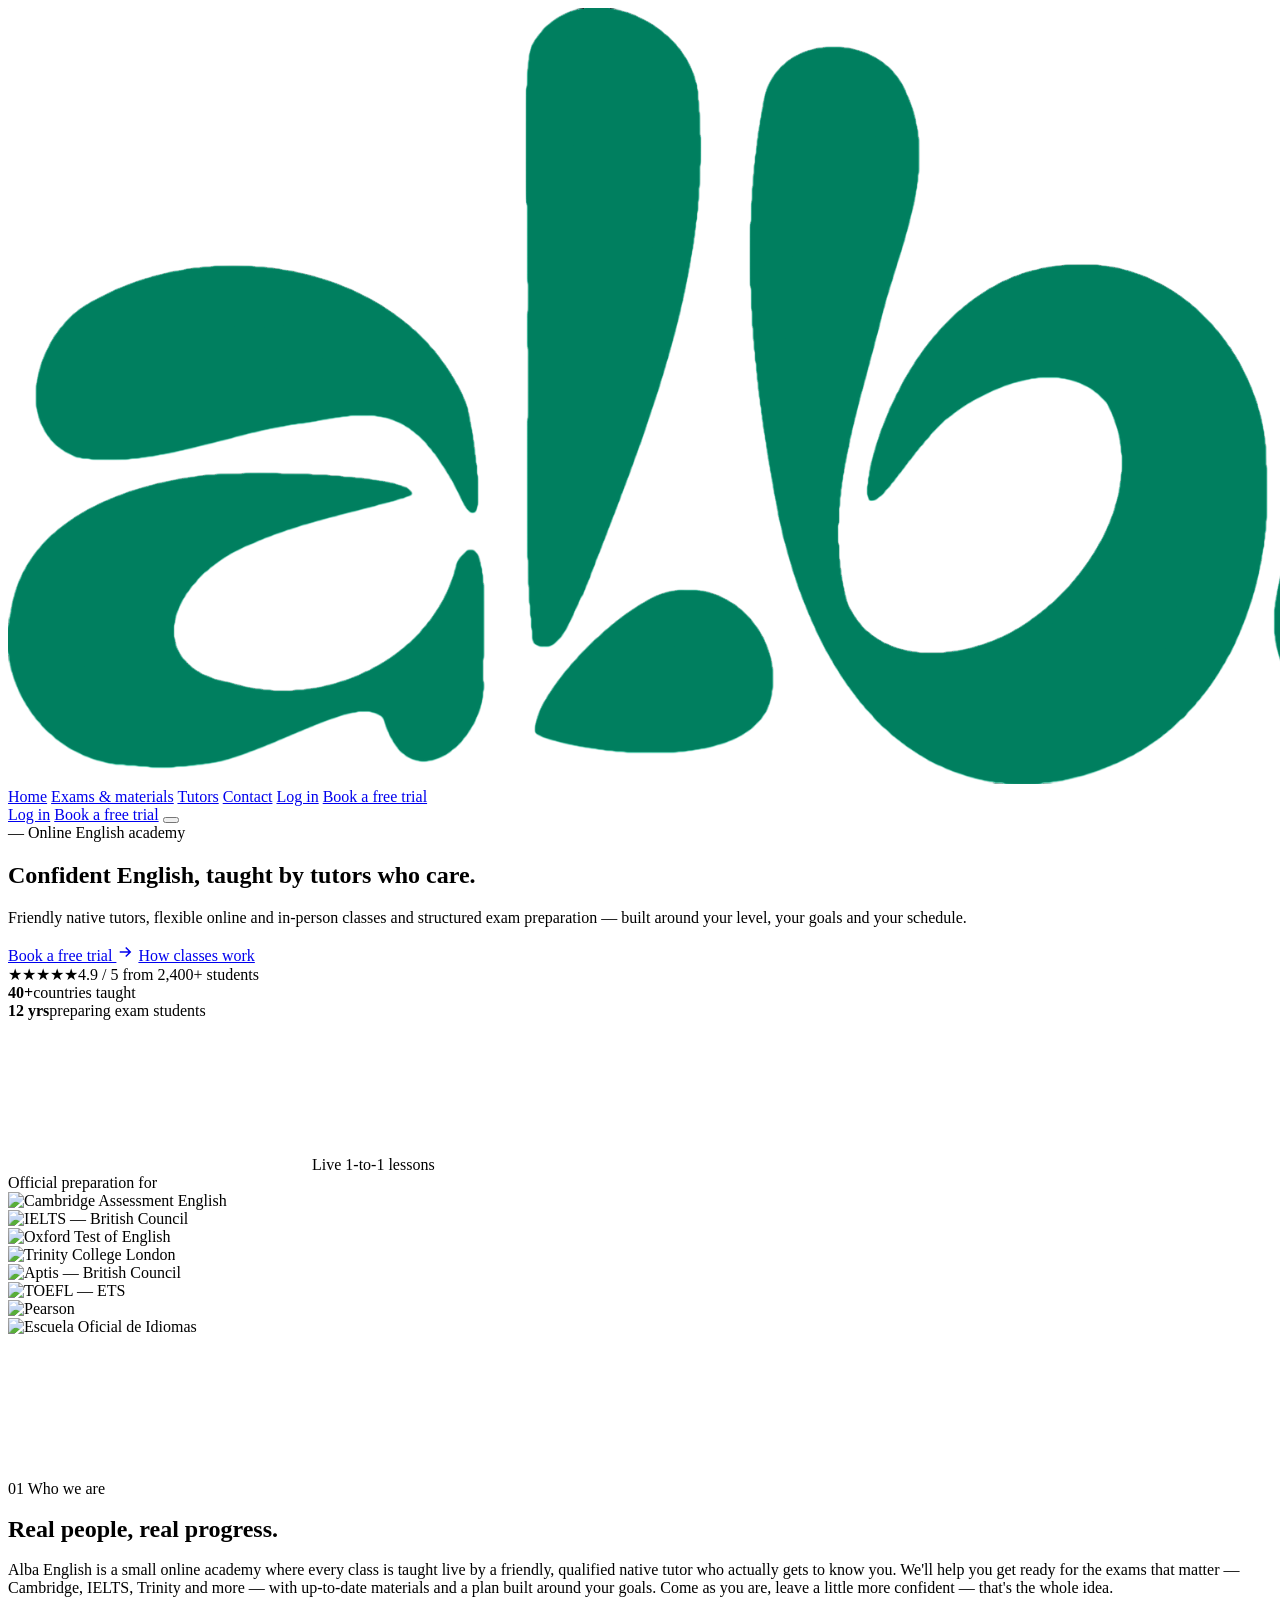
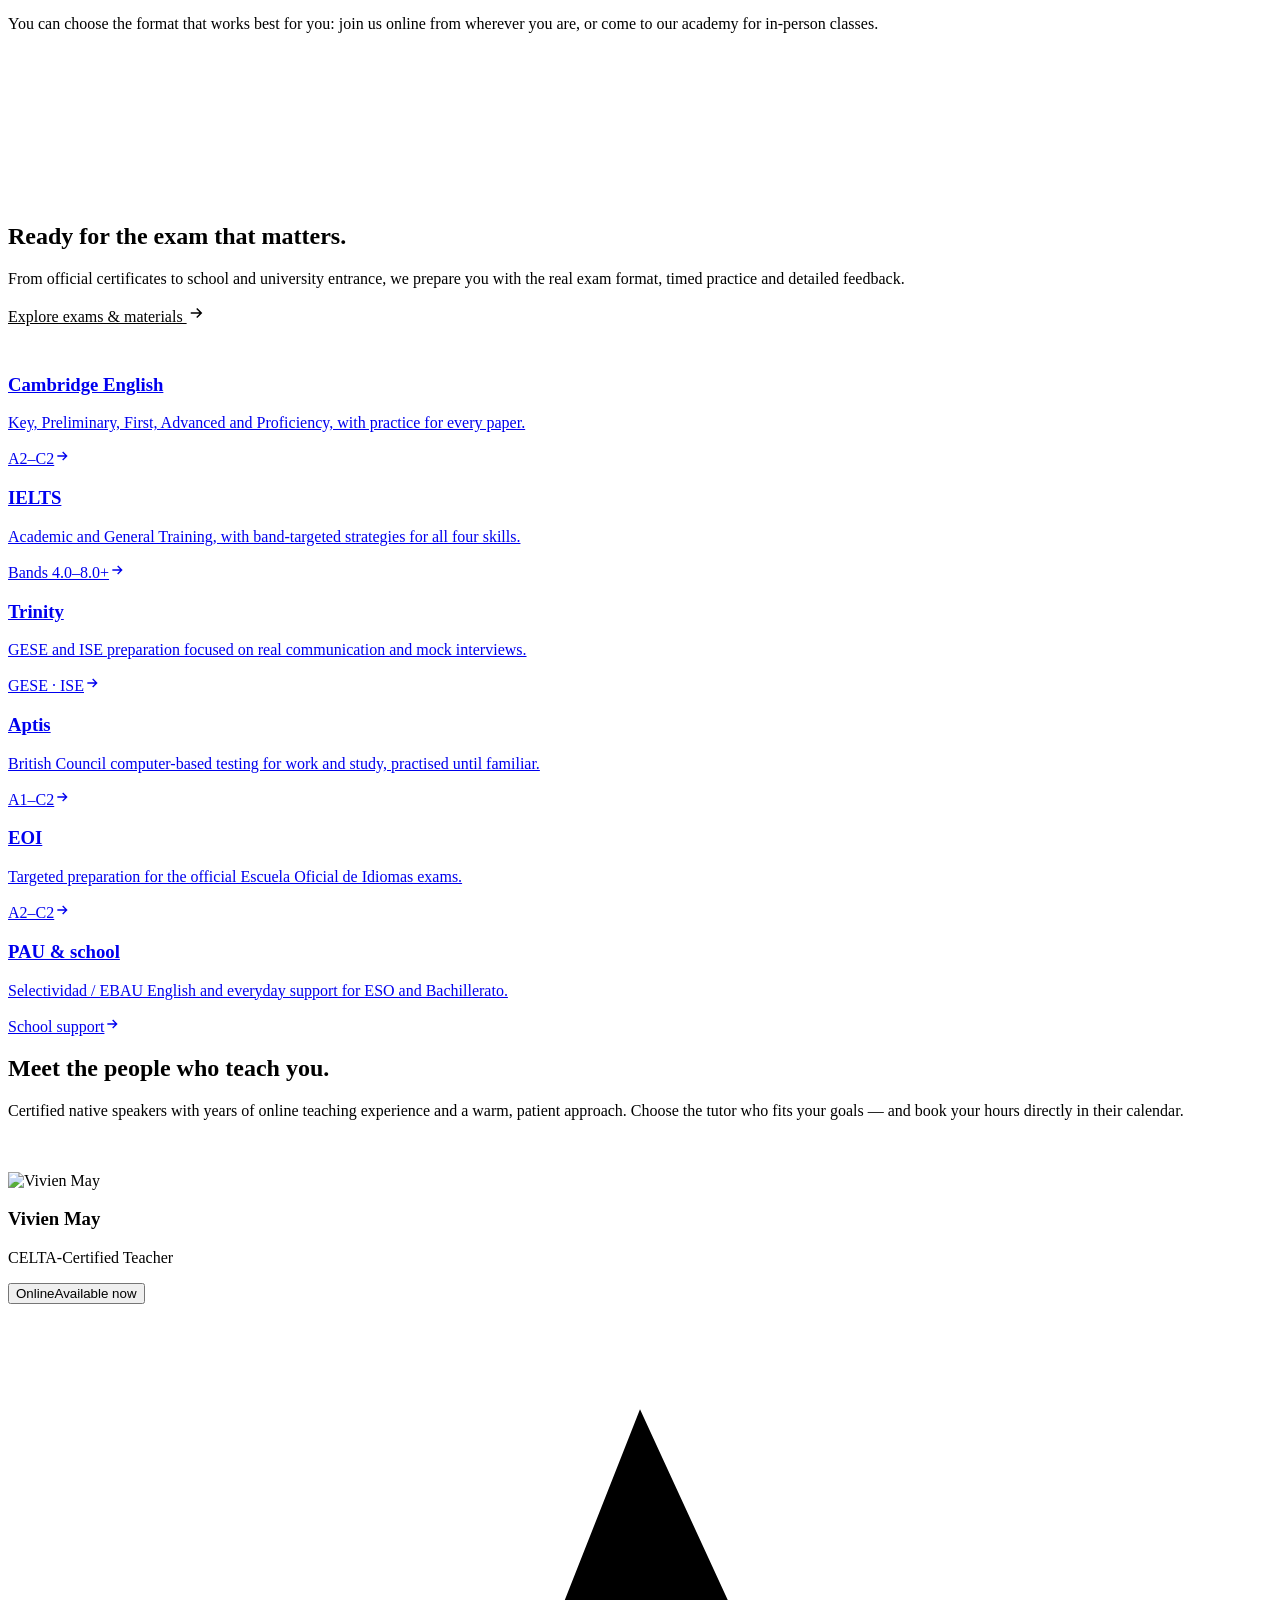
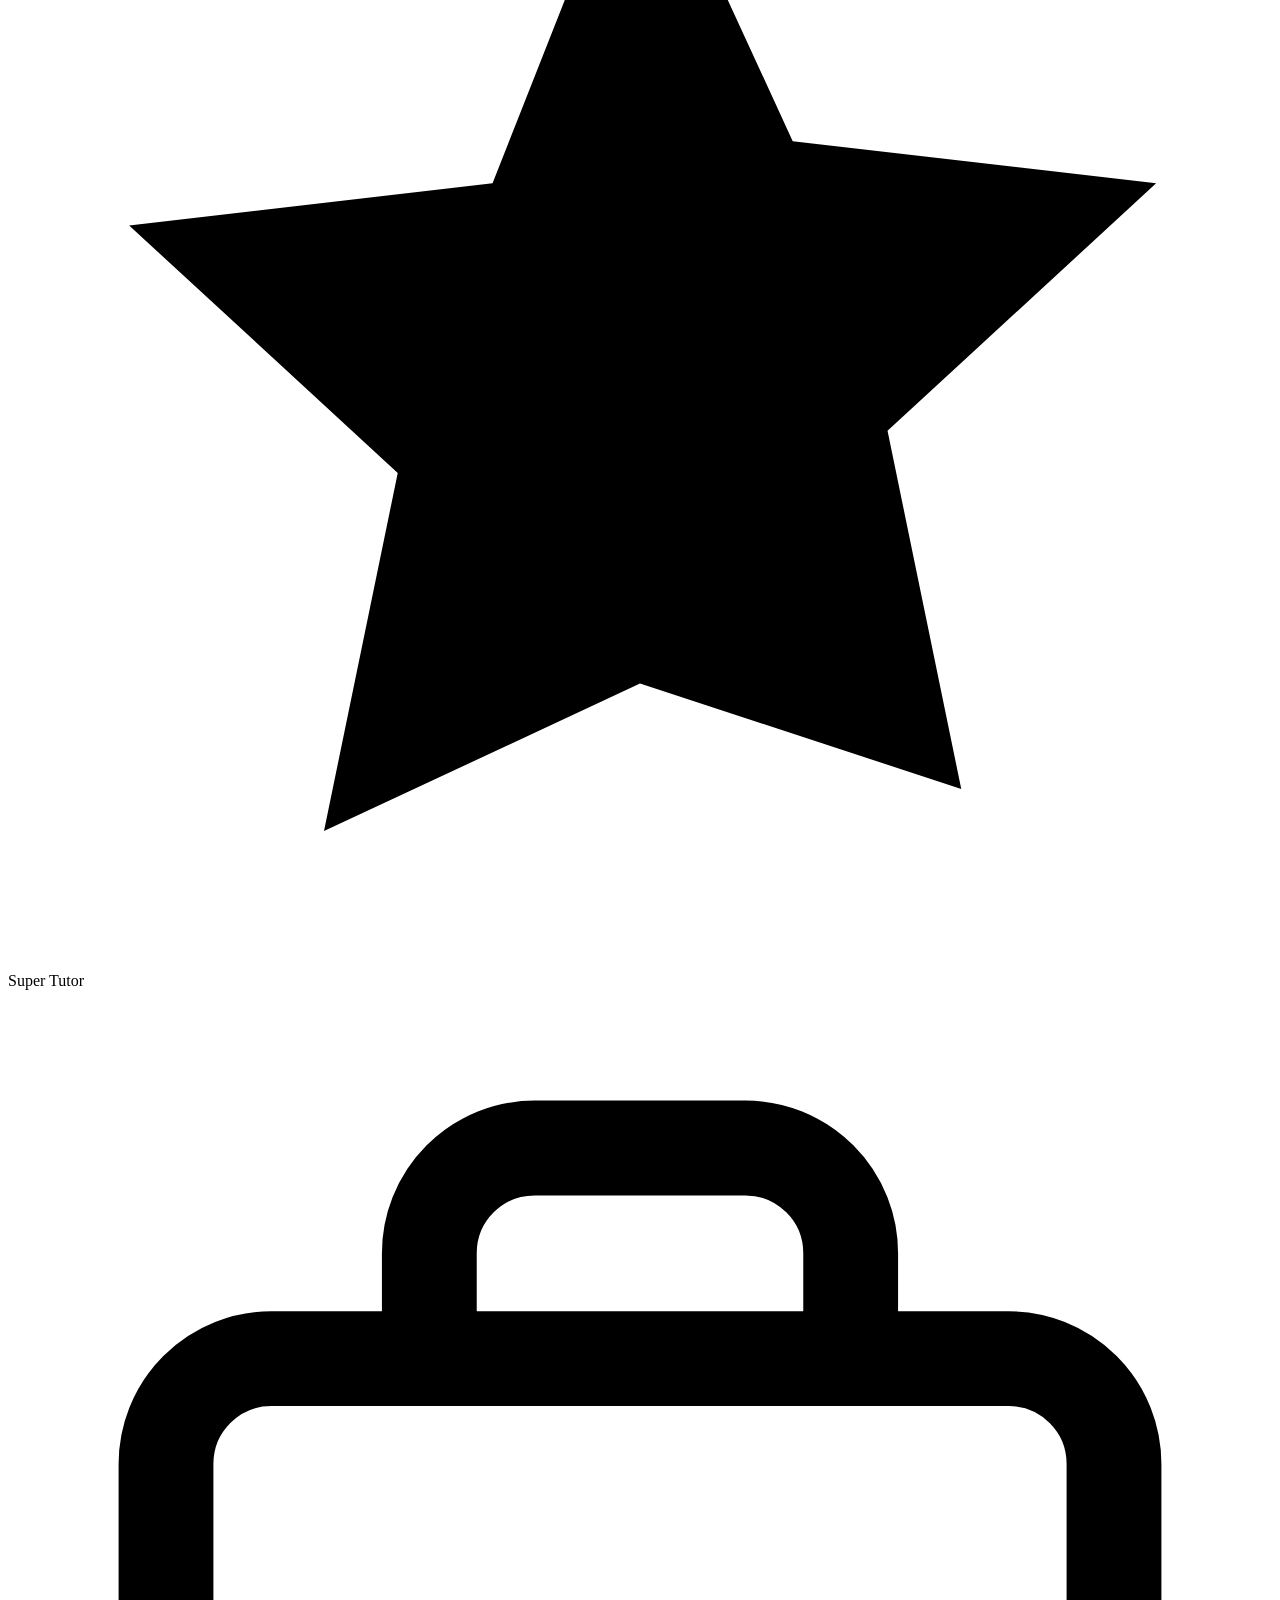
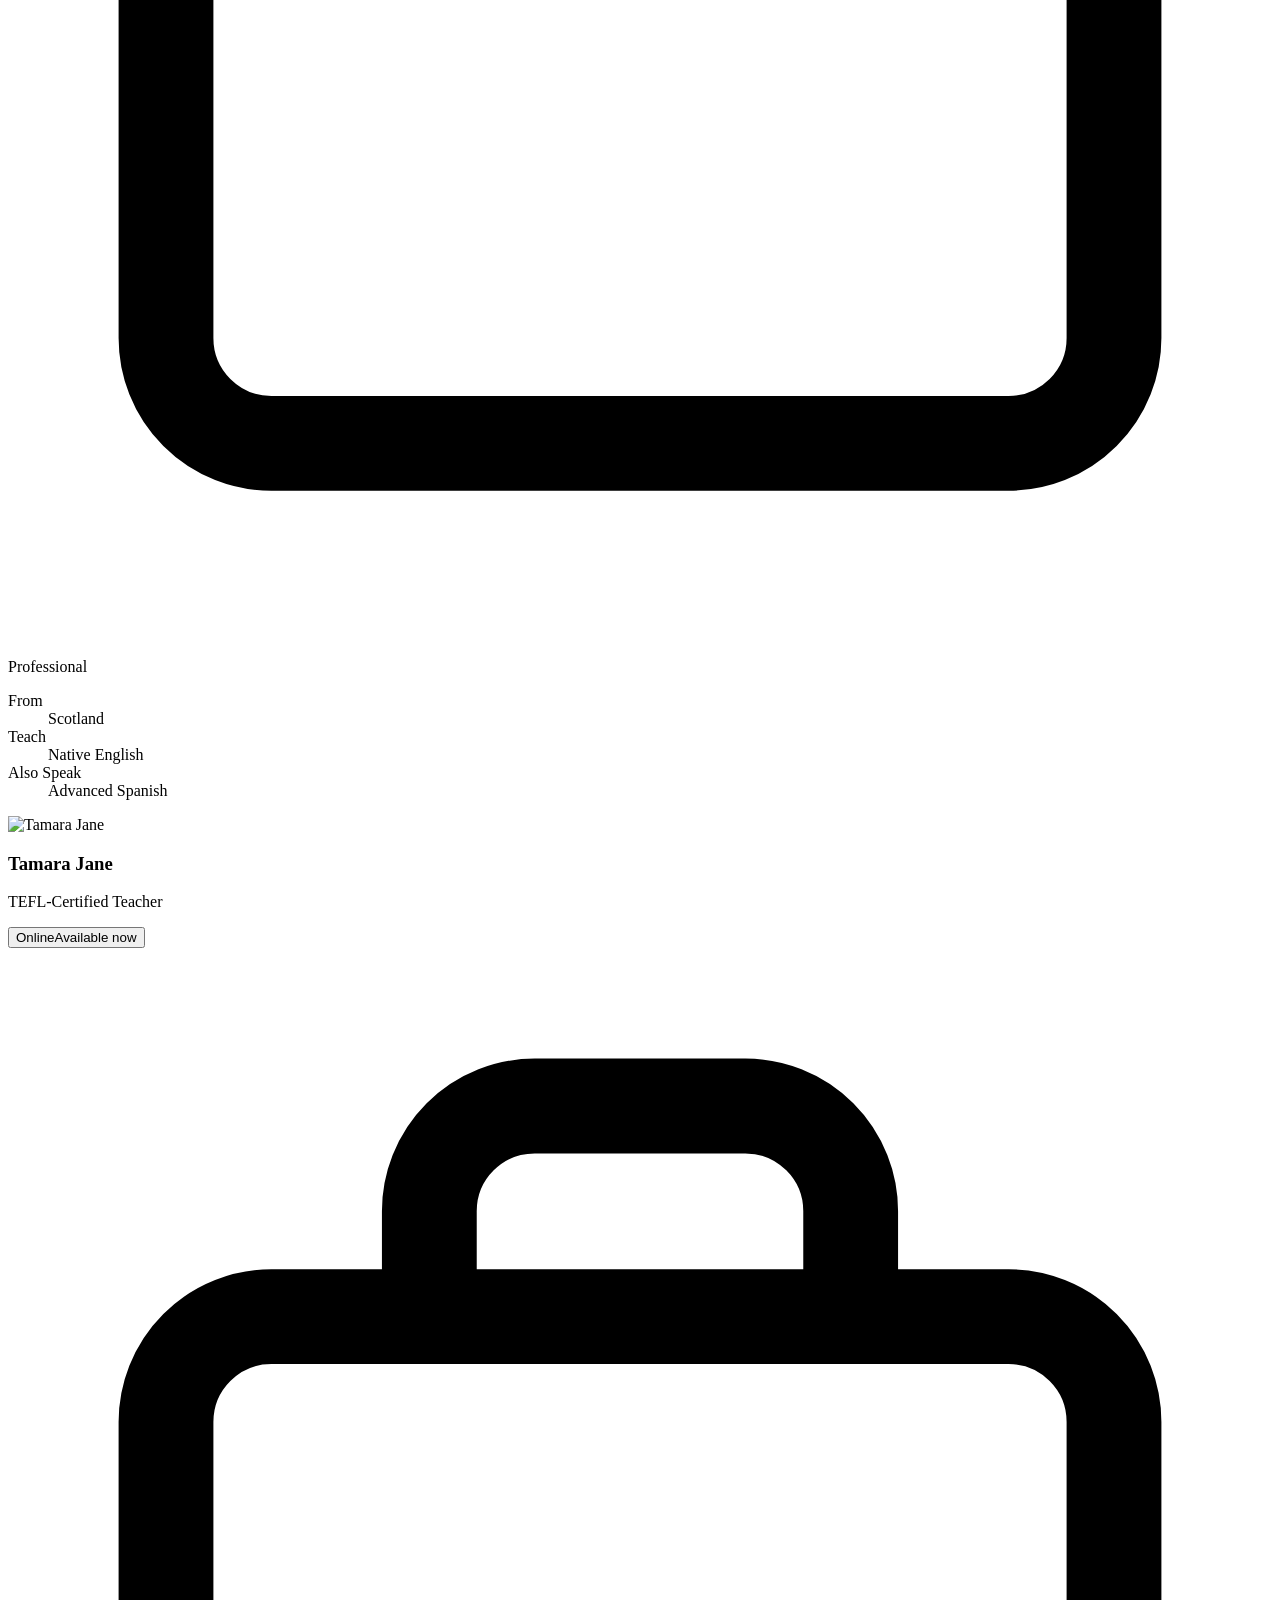
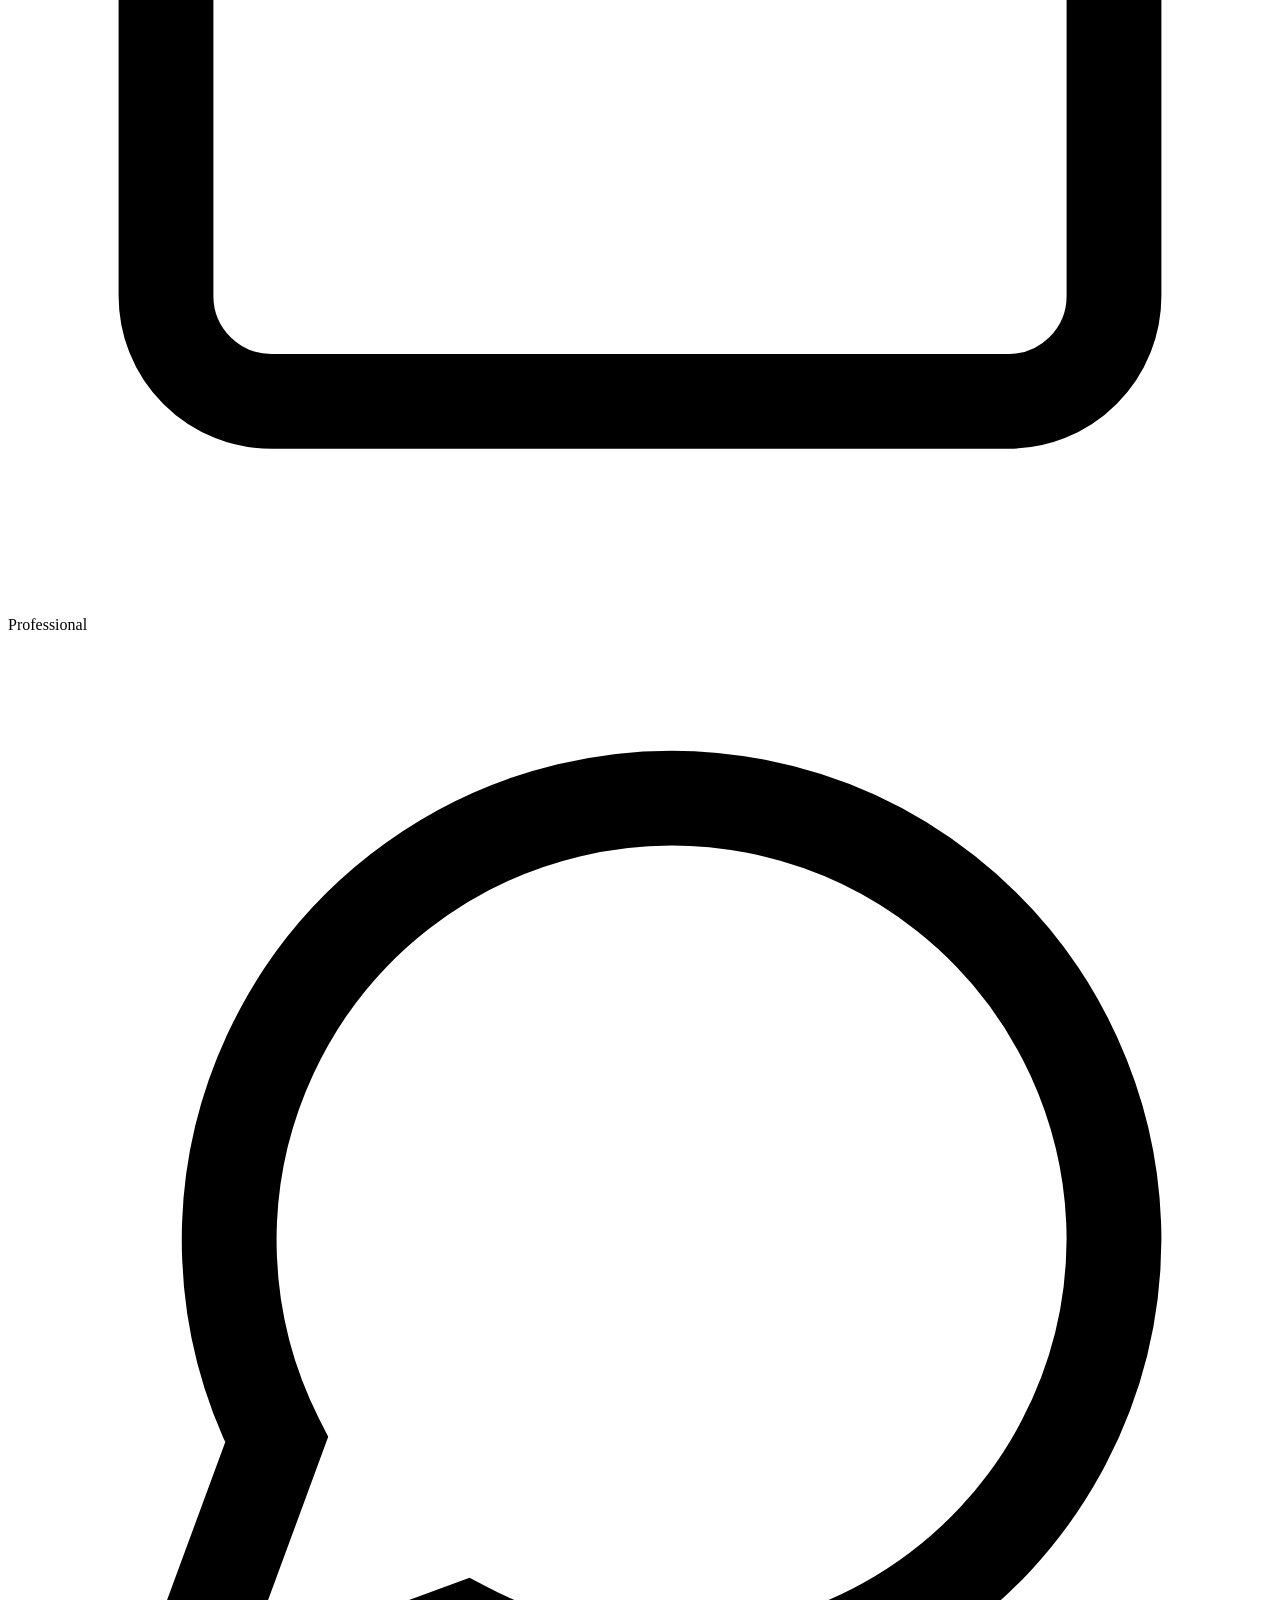
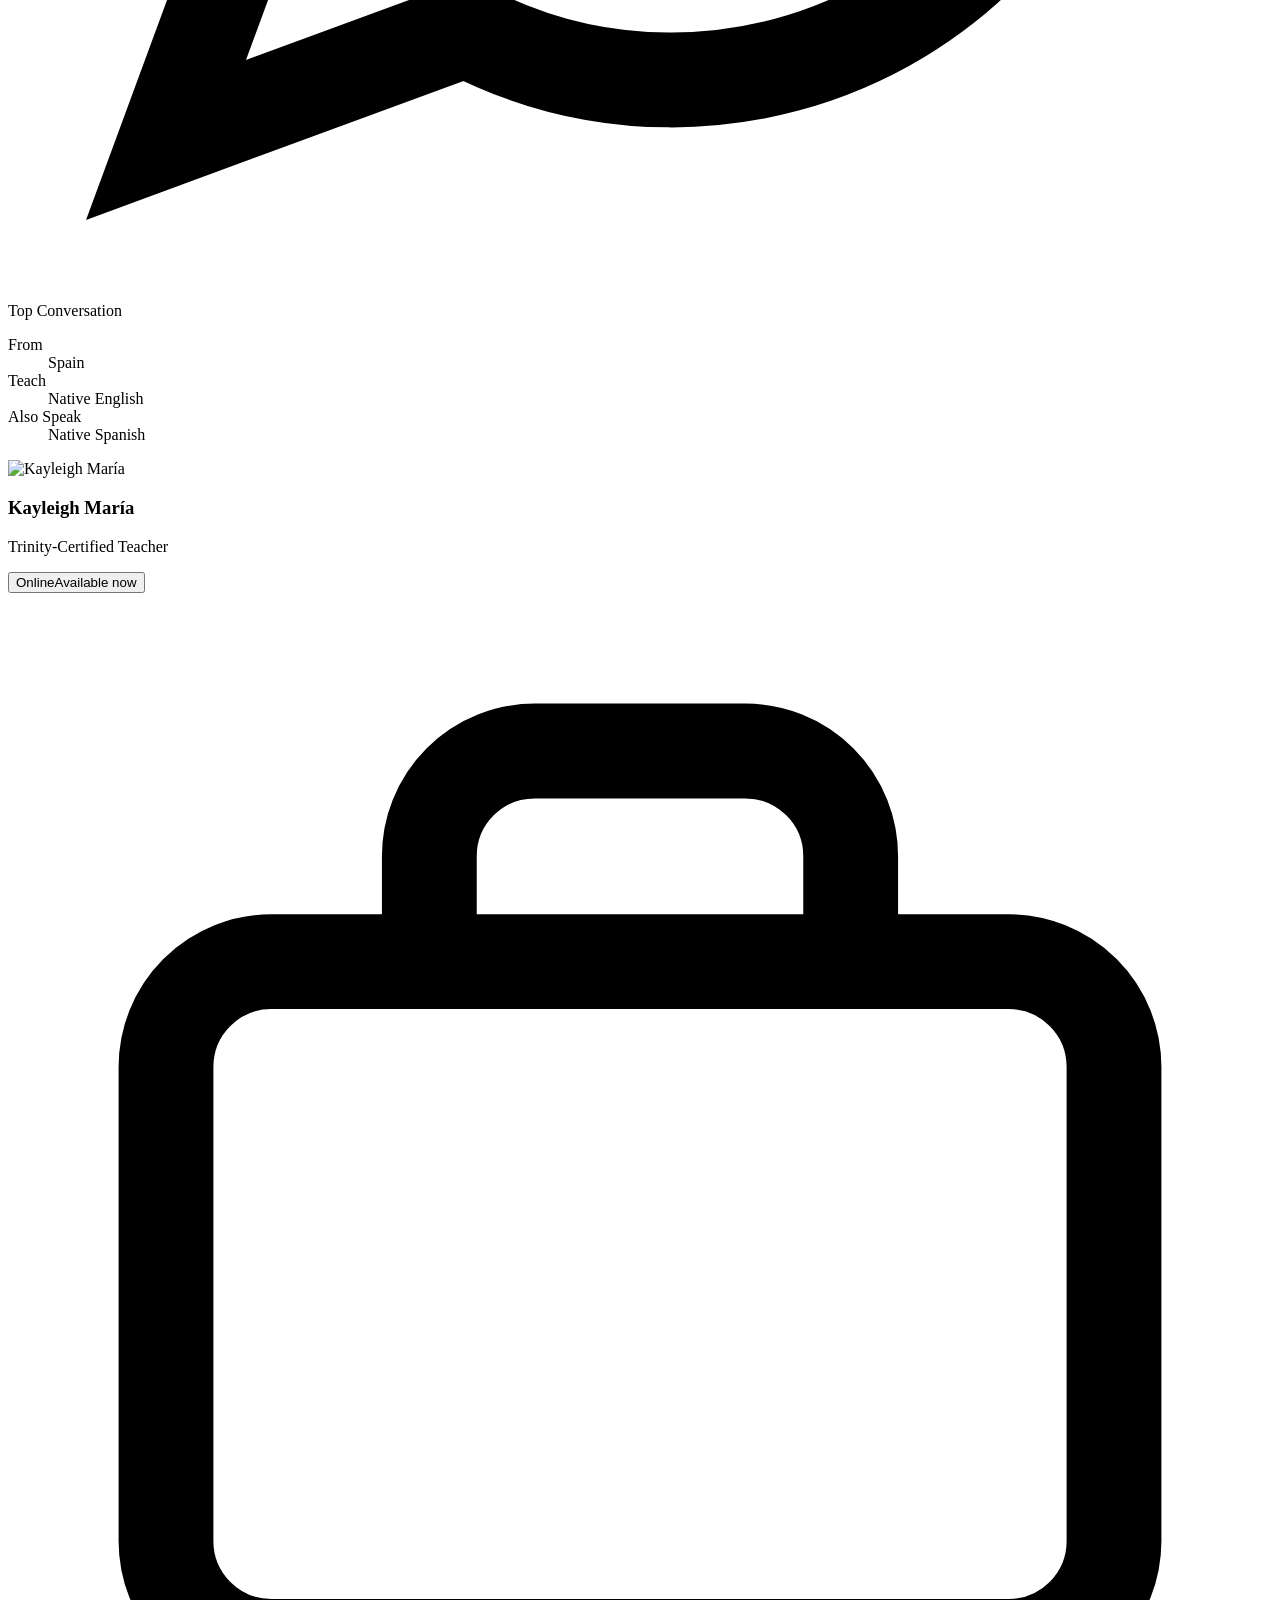
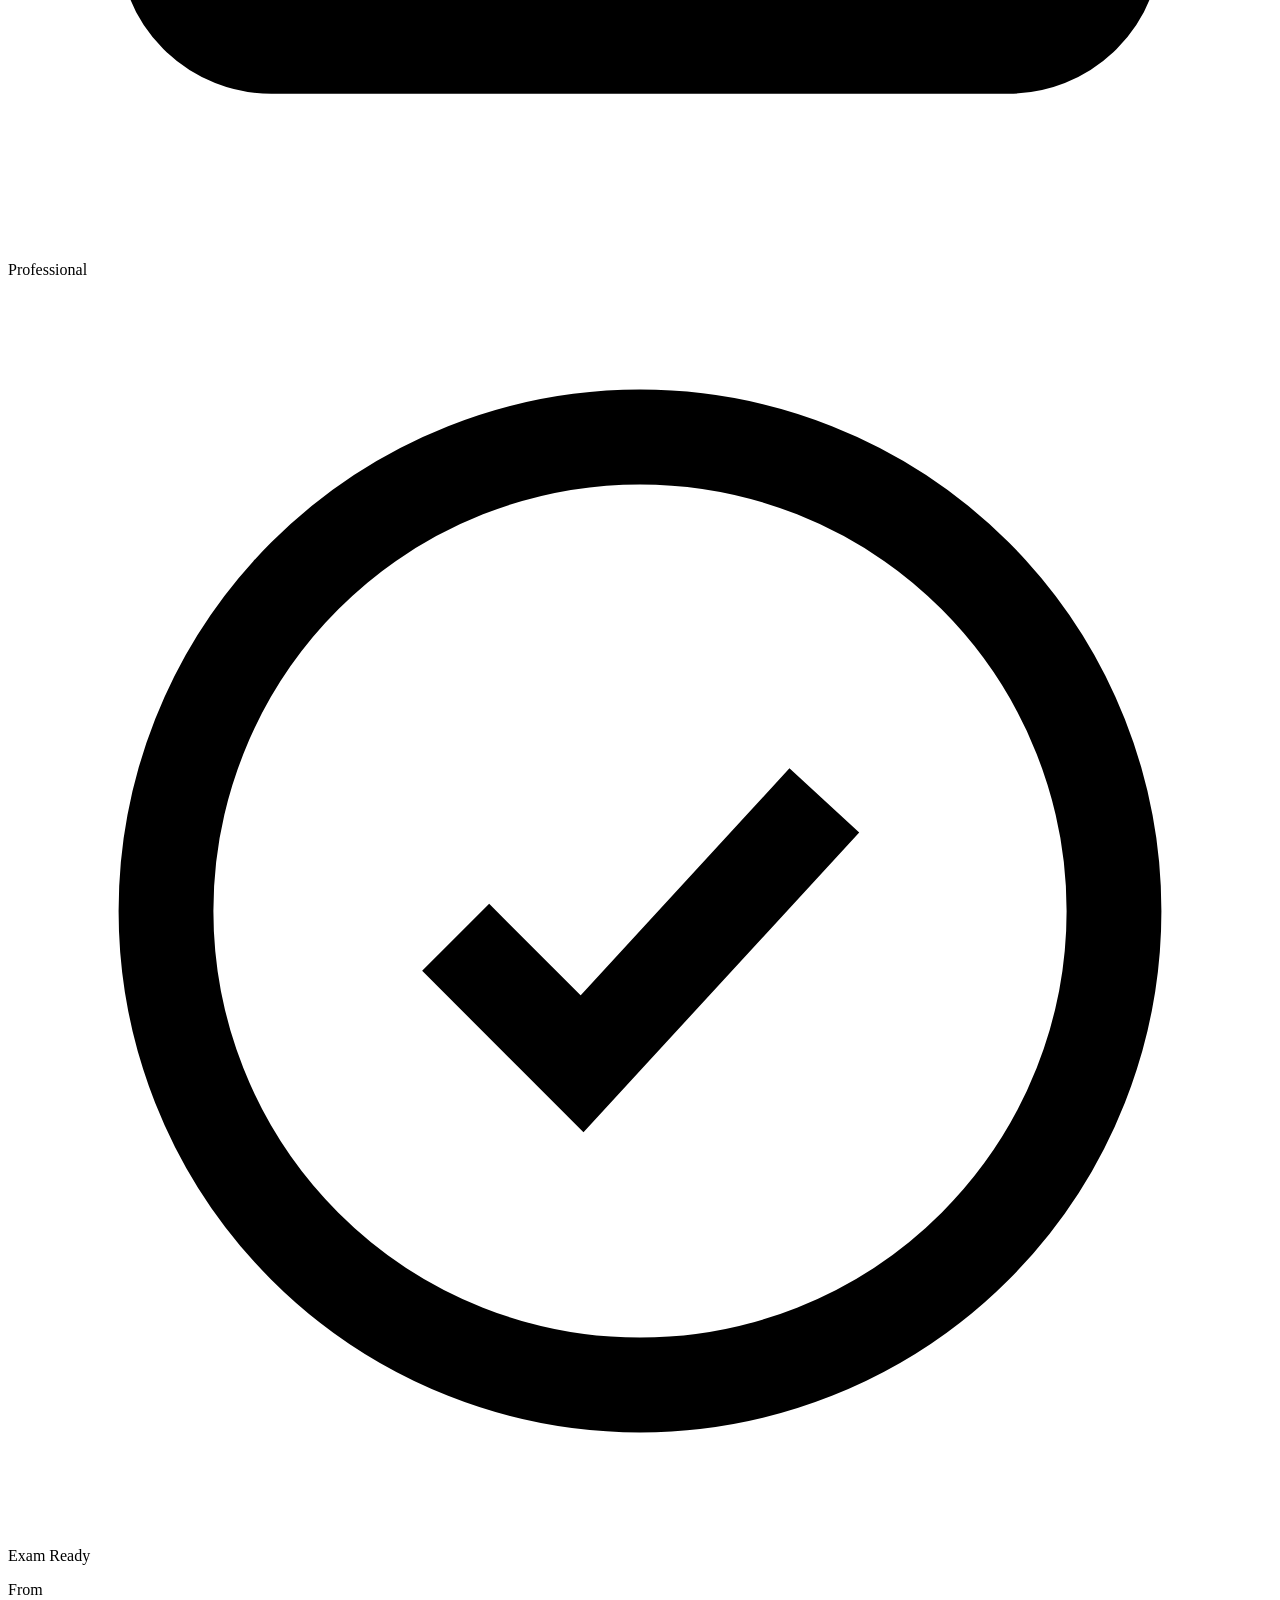
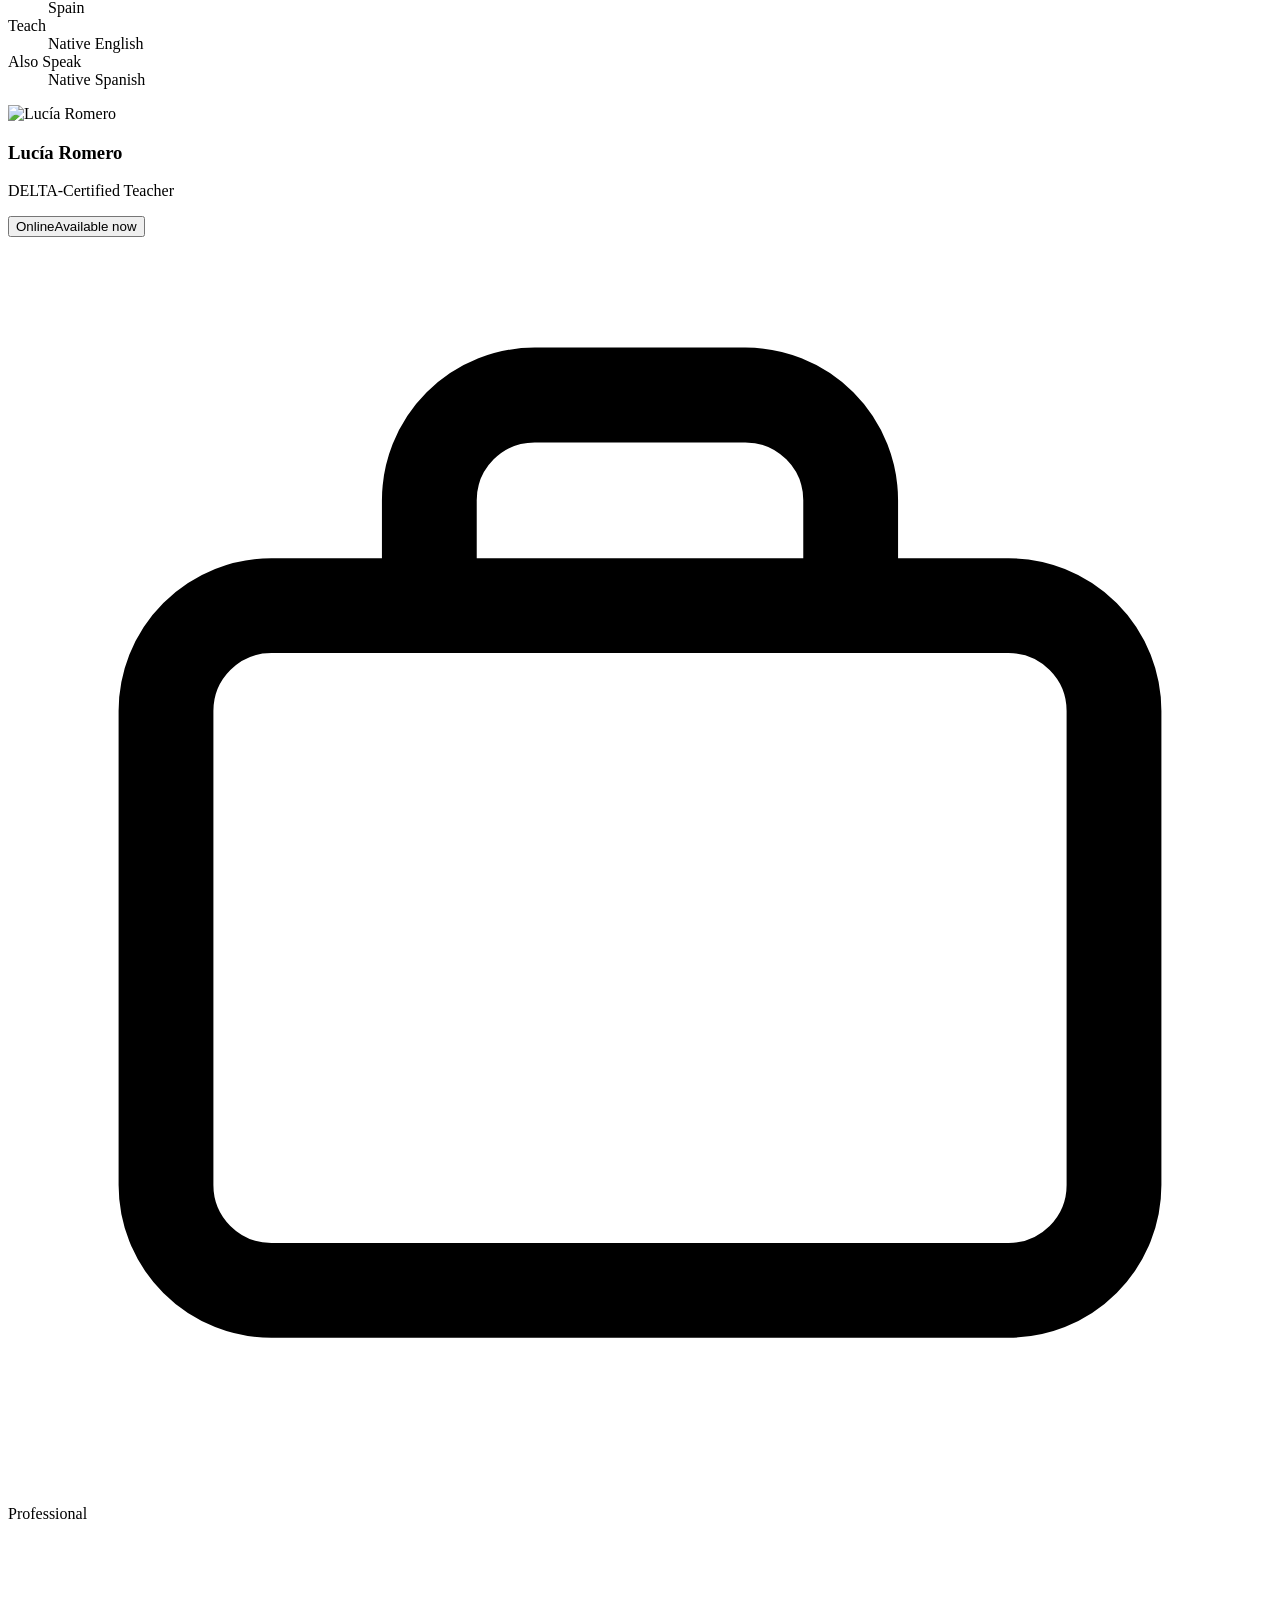
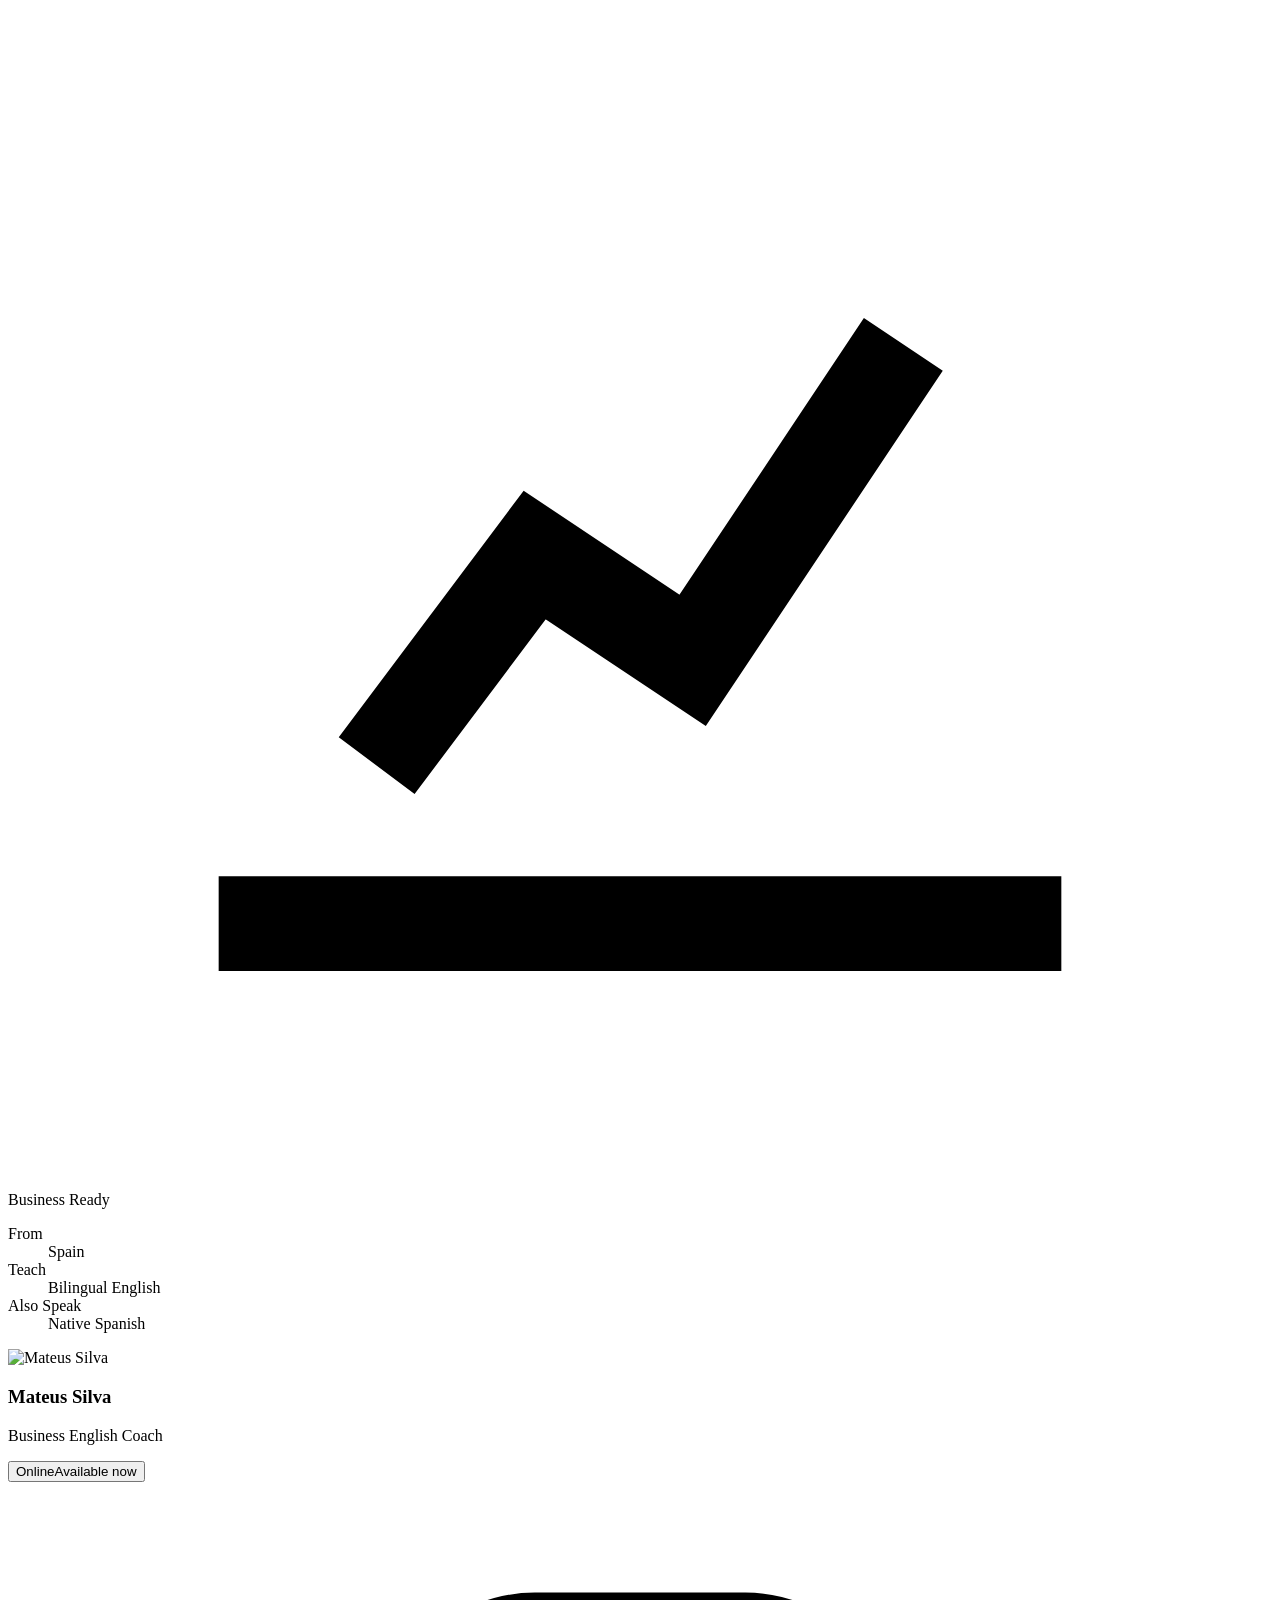
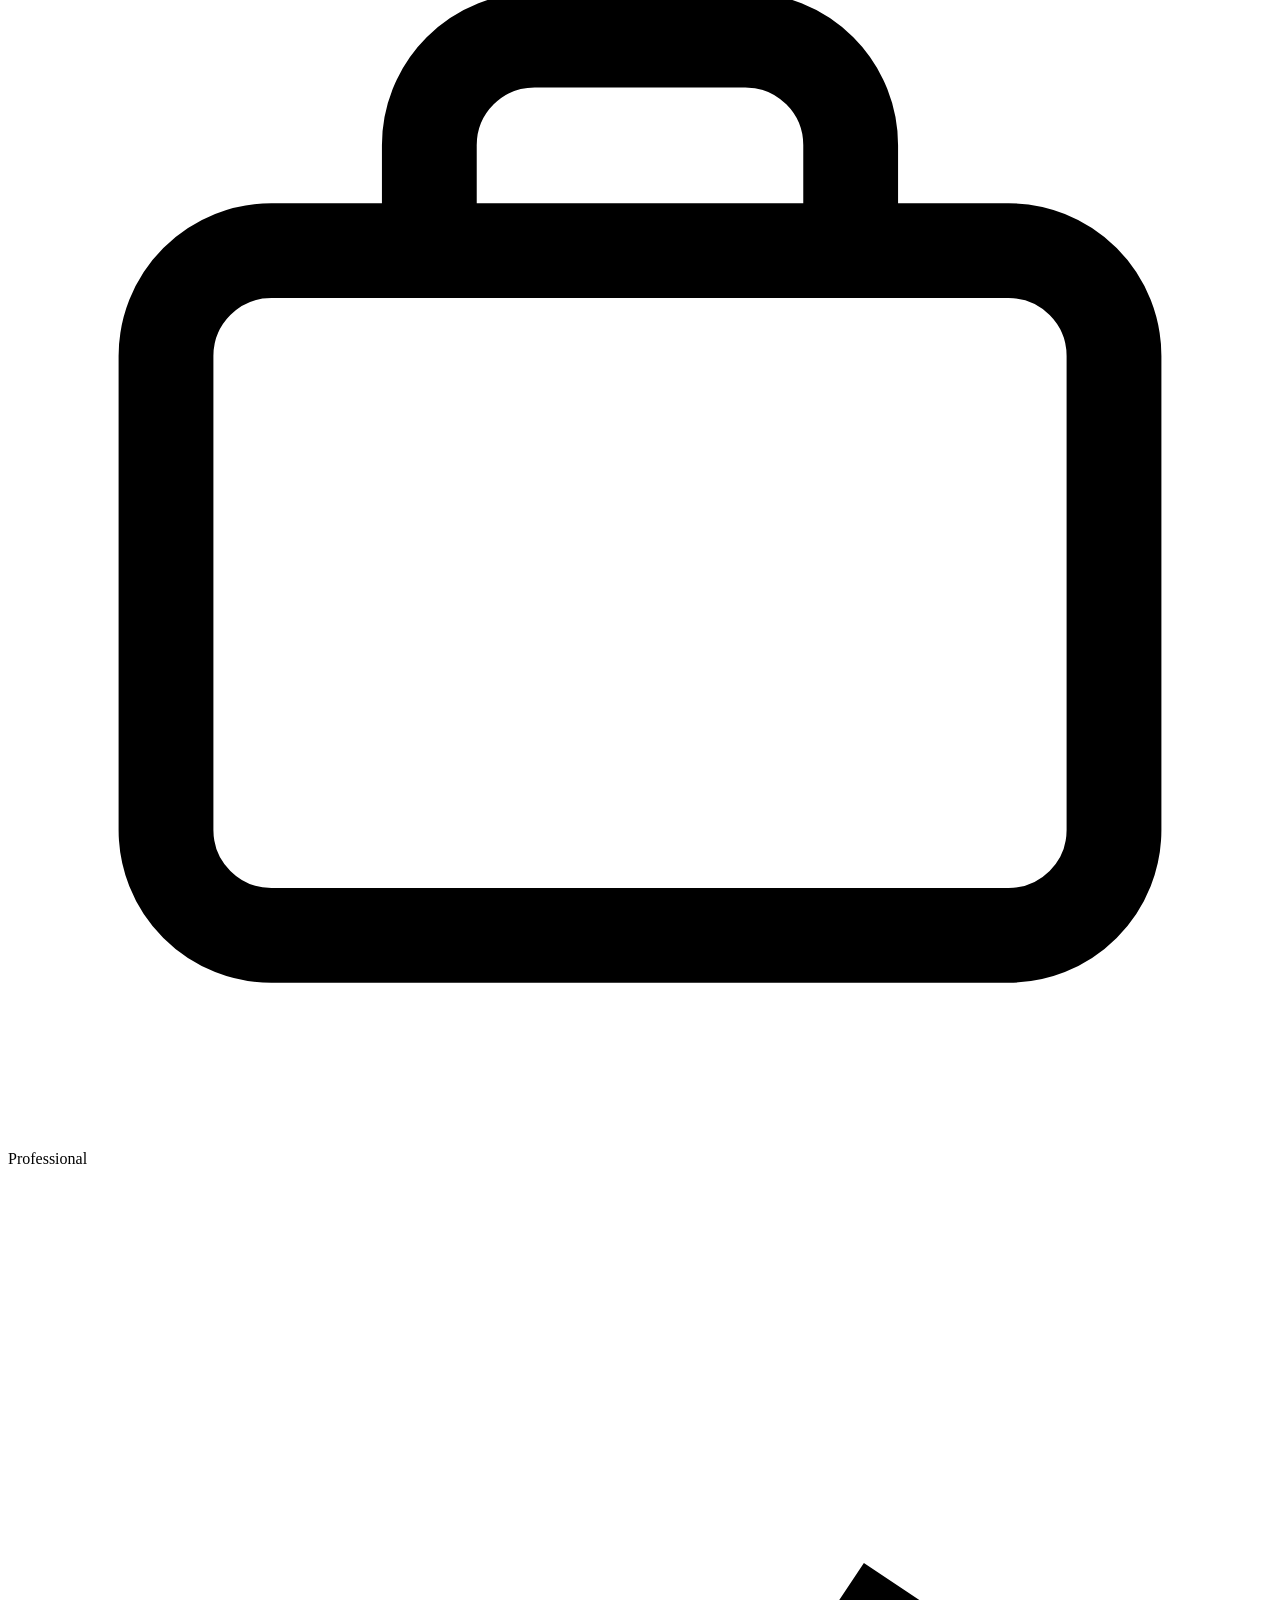
==== commit c00e69ae: "Update print statement from 'Hello' to 'Goodbye'" ====
--- a/index.html
+++ b/index.html
@@ -1,684 +1,537 @@
 <!DOCTYPE html>
-
 <html lang="en">
 <head>
-<meta charset="utf-8"/>
-<meta content="width=device-width, initial-scale=1.0" name="viewport"/>
-<title>Alba English Academy Online</title>
-<link href="images/favicon.png" rel="icon" type="image/png"/>
-<link href="https://fonts.googleapis.com/css2?family=Fraunces:ital,opsz,wght@0,9..144,300;0,9..144,400;0,9..144,500;0,9..144,600;0,9..144,700;1,9..144,400&amp;family=DM+Sans:ital,opsz,wght@0,9..40,300;0,9..40,400;0,9..40,500;0,9..40,600;1,9..40,300&amp;display=swap" rel="stylesheet"/>
-<link href="css/styles.css" rel="stylesheet"/>
+<meta charset="UTF-8" />
+<meta name="viewport" content="width=device-width, initial-scale=1.0" />
+<title>Alba English — Online English Academy with Native Tutors</title>
+<meta name="description" content="Alba English is an online academy where every class is taught live by a qualified native tutor. Flexible lessons, exam preparation and updated materials. Book a free trial." />
+<link rel="icon" type="image/png" href="images/favicon.png" />
+<link rel="preconnect" href="https://fonts.googleapis.com" />
+<link rel="preconnect" href="https://fonts.gstatic.com" crossorigin />
+<link href="https://fonts.googleapis.com/css2?family=Sora:wght@400;500;600;700;800&family=Plus+Jakarta+Sans:ital,wght@0,400;0,500;0,600;0,700;0,800;1,500&display=swap" rel="stylesheet" />
+<link rel="stylesheet" href="styles/styles.css" />
 </head>
 <body>
 
-<div class="mobile-menu" id="mobileMenu">
-<button aria-label="Close menu" class="mobile-menu-close" id="menuClose">
-<svg fill="none" height="12" stroke="currentColor" stroke-linecap="round" stroke-width="1.5" viewbox="0 0 12 12" width="12">
-<line x1="1" x2="11" y1="1" y2="11"></line>
-<line x1="11" x2="1" y1="1" y2="11"></line>
-</svg>
-</button>
-<a href="#home">Home</a>
-<a href="#courses">English Courses</a>
-<a href="#classes">Live Classes</a>
-<a href="book-lesson.html">Book a Lesson</a>
-<div class="mobile-menu-buttons">
-<a class="mobile-menu-btn-outline" href="signup.html">Sign In</a>
-<a class="mobile-menu-btn-solid" href="login.html">Log In</a>
-</div>
-<div style="margin-top:auto;padding-top:40px;display:flex;flex-direction:column;align-items:center;gap:16px;">
-<img alt="Alba English" src="images/logo-full.png" style="height:52px;width:auto;opacity:0.8;"/>
-<p style="font-size:11px;color:var(--gray-400);text-align:center;letter-spacing:0.02em;margin:0;">© 2026 Alba English. All Rights Reserved.</p>
-</div>
-</div>
-
-<nav class="navbar" id="navbar">
-<a class="nav-logo" href="#">
-<img alt="Alba English" class="nav-logo-img" src="images/logo.png"/>
-</a>
-<ul class="nav-links">
-<li><a href="#home">Home</a></li>
-<li><a href="#courses">English Courses</a></li>
-<li><a href="#classes">Live Classes</a></li>
-<li><a href="book-lesson.html">Book a Lesson</a></li>
-</ul>
-<div class="nav-right">
-<a class="btn-signin" href="signup.html">Sign In</a>
-<a class="btn-login" href="login.html">Log In</a>
-<button aria-label="Menu" class="hamburger" id="hamburger">
-<span></span><span></span><span></span>
-</button>
-</div>
-</nav>
-<div class="page-wrap" id="pageWrap">
-
-<div id="nav-sentinel"></div>
-
-<section class="hero" id="home">
-<img alt="background image" class="hero-img" src="./images/background.jpg"/>
-<div class="hero-overlay"></div>
-
-<div class="hero-avatars fade-up">
-<div class="avatar-stack">
-<div class="avatar">
-<img alt="" src="https://images.unsplash.com/photo-1507003211169-0a1dd7228f2d?w=100&amp;q=80" style="object-position: center center;"/>
-</div>
-<div class="avatar">
-<img alt="" src="https://images.unsplash.com/photo-1580489944761-15a19d654956?w=100&amp;q=80" style="object-position: center center;"/>
-</div>
-<div class="avatar">
-<img alt="Vivien May" src="images/vivien-may.png" style="object-position: center 10%;"/>
-</div>
-</div>
-<p class="hero-social-proof">
-        Improve your English with <span class="gold-text">native teachers</span> who help students gain confidence, speak naturally, and achieve real results online.
-      </p>
-</div>
-
-<div class="hero-bottom">
-<h1 class="hero-title fade-up">
-        Speak English<br/>
-        Confidently With<br/>
-        Native Tutors
-      </h1>
-<div class="fade-up delay-2">
-<a class="btn-hero" href="book-lesson.html">
-          Try a Lesson
-          <span class="btn-hero-arrow">
-<svg viewbox="0 0 24 24" xmlns="http://www.w3.org/2000/svg">
-<line x1="5" x2="19" y1="19" y2="5"></line>
-<polyline points="9 5 19 5 19 15"></polyline>
-</svg>
-</span>
-</a>
-</div>
-</div>
-</section>
-
-<section class="about">
-<div>
-<div class="about-top">
-<span class="section-tag"><span class="tag-dot"></span>Our Academy</span>
-</div>
-<p class="about-body fade-up">
-        We provide online English lessons with
-<span class="chip">🌍 native tutors</span> for students of every level. From conversational speaking to official exam preparation, our personalised classes create the
-<span class="about-italic">perfect environment for learning naturally and gaining confidence in English. </span>Whether you're learning for work, travel, or exams, we create the ideal space to improve your fluency and communicate with confidence.
-      </p>
-</div>
-<div class="about-right fade-up delay-2">
-<div class="tutor-card">
-<img alt="Vivien May" class="tutor-card-img" src="images/vivien-may.png"/>
-<div class="tutor-card-body">
-<div class="tutor-card-top">
-<div>
-<div class="tutor-card-name">Vivien May</div>
-<div class="tutor-card-role">Certified Native English Teacher</div>
-</div>
-<div>
-<div class="tutor-status"><span class="status-dot"></span> Offline</div>
-<div class="tutor-card-visited">Visited an hour ago</div>
-</div>
-</div>
-<div class="tutor-stars">
-<span class="tutor-star">★</span><span class="tutor-star">★</span><span class="tutor-star">★</span><span class="tutor-star">★</span><span class="tutor-star">★</span>
-<span class="tutor-rating">4.9 (2)</span>
-</div>
-<div class="tutor-details">
-<div class="tutor-detail-row">
-<strong>From</strong>
-<span class="tutor-detail-val">Scotland</span>
-</div>
-<div class="tutor-detail-row">
-<strong>Teach</strong>
-<span class="tutor-detail-val">English — <span class="tutor-detail-accent">Native</span></span>
-</div>
-<div class="tutor-detail-row">
-<strong>Also Speak</strong>
-<span class="tutor-detail-val">Spanish — <span class="tutor-detail-accent">Advanced</span></span>
-</div>
-</div>
-<div class="tutor-card-divider"></div>
-<div class="tutor-card-footer">
-<div class="tutor-footer-left">
-<a class="tutor-workbook" href="#">
-<span class="tutor-workbook-icon">
-<svg fill="none" stroke="white" stroke-linecap="round" stroke-linejoin="round" stroke-width="2.5" viewbox="0 0 24 24">
-<path d="M4 19.5A2.5 2.5 0 0 1 6.5 17H20"></path>
-<path d="M6.5 2H20v20H6.5A2.5 2.5 0 0 1 4 19.5v-15A2.5 2.5 0 0 1 6.5 2z"></path>
-</svg>
-</span>
-                Free English Workbook
-              </a>
-</div>
-<a class="btn-book" href="book-lesson.html">Book a Lesson</a>
-</div>
-</div>
-</div>
-</div>
-</section>
-
-<div class="carousel-section">
-<p class="carousel-label">Official English Qualifications We Prepare You For</p>
-<div class="carousel-track-wrap">
-<div class="carousel-track">
-
-<div class="carousel-item">
-<div class="carousel-logo">
-<img alt="Cambridge Assessment English" class="carousel-logo-img" src="images/cambridge.png"/>
-<span class="carousel-logo-sub">Cambridge Assessment English</span>
-</div>
-</div>
-<div class="carousel-item">
-<div class="carousel-logo">
-<img alt="Oxford Test of English" class="carousel-logo-img" src="images/oxford.png"/>
-<span class="carousel-logo-sub">Oxford Test of English</span>
-</div>
-</div>
-<div class="carousel-item">
-<div class="carousel-logo">
-<img alt="British Council IELTS" class="carousel-logo-img" src="images/ielts.png"/>
-<span class="carousel-logo-sub">British Council IELTS</span>
-</div>
-</div>
-<div class="carousel-item">
-<div class="carousel-logo">
-<img alt="British Council Aptis" class="carousel-logo-img" src="images/aptis.png"/>
-<span class="carousel-logo-sub">British Council Aptis</span>
-</div>
-</div>
-<div class="carousel-item">
-<div class="carousel-logo">
-<img alt="TOEFL" class="carousel-logo-img" src="images/toefl.png"/>
-<span class="carousel-logo-sub">TOEFL — ETS Global</span>
-</div>
-</div>
-<div class="carousel-item">
-<div class="carousel-logo">
-<img alt="Trinity College London Exam" class="carousel-logo-img" src="images/trinity.png"/>
-<span class="carousel-logo-sub">Trinity College London Exam</span>
-</div>
-</div>
-<div class="carousel-item">
-<div class="carousel-logo">
-<img alt="Pearson English Internationl Certificate" class="carousel-logo-img" src="images/pearson.png"/>
-<span class="carousel-logo-sub">Pearson English Internationl Certificate</span>
-</div>
-</div>
-<div class="carousel-item">
-<div class="carousel-logo">
-<img alt="Escuela Oficial de Idiomas" class="carousel-logo-img" src="images/eoi.png"/>
-<span class="carousel-logo-sub">Escuela Oficial de Idiomas</span>
-</div>
-</div>
-
-<div class="carousel-item">
-<div class="carousel-logo">
-<img alt="Cambridge Assessment English" class="carousel-logo-img" src="images/cambridge.png"/>
-<span class="carousel-logo-sub">Cambridge Assessment English</span>
-</div>
-</div>
-<div class="carousel-item">
-<div class="carousel-logo">
-<img alt="Oxford Test of English" class="carousel-logo-img" src="images/oxford.png"/>
-<span class="carousel-logo-sub">Oxford Test of English</span>
-</div>
-</div>
-<div class="carousel-item">
-<div class="carousel-logo">
-<img alt="British Council IELTS" class="carousel-logo-img" src="images/ielts.png"/>
-<span class="carousel-logo-sub">British Council IELTS</span>
-</div>
-</div>
-<div class="carousel-item">
-<div class="carousel-logo">
-<img alt="British Council Aptis" class="carousel-logo-img" src="images/aptis.png"/>
-<span class="carousel-logo-sub">British Council Aptis</span>
-</div>
-</div>
-<div class="carousel-item">
-<div class="carousel-logo">
-<img alt="TOEFL" class="carousel-logo-img" src="images/toefl.png"/>
-<span class="carousel-logo-sub">TOEFL — ETS Global</span>
-</div>
-</div>
-<div class="carousel-item">
-<div class="carousel-logo">
-<img alt="Trinity College London Exam" class="carousel-logo-img" src="images/trinity.png"/>
-<span class="carousel-logo-sub">Trinity College London Exam</span>
-</div>
-</div>
-<div class="carousel-item">
-<div class="carousel-logo">
-<img alt="Pearson English Internationl Certificate" class="carousel-logo-img" src="images/eoi.jpg"/>
-<span class="carousel-logo-sub">Pearson English Internationl Certificate</span>
-</div>
-</div>
-<div class="carousel-item">
-<div class="carousel-logo">
-<img alt="Escuela Oficial de Idiomas" class="carousel-logo-img" src="images/eoi.jpg"/>
-<span class="carousel-logo-sub">Escuela Oficial de Idiomas</span>
-</div>
-</div>
-</div>
-</div>
-</div>
-
-<section class="programs" id="courses">
-<div class="programs-header">
-<span class="section-tag"><span class="tag-dot"></span>English Courses</span>
-<h2 class="programs-title fade-up">Learn English at Your Own Pace</h2>
-<p class="programs-desc fade-up delay-1">Choose from flexible online classes focused on speaking, fluency, grammar, pronunciation, and international exam preparation.</p>
-</div>
-<div class="programs-grid">
-<div class="card card-main fade-up" style="min-height:380px;">
-<img alt="Starter English" src="images/starter.jpg"/>
-<div class="card-main-overlay"></div>
-<div class="card-main-content">
-<div class="card-tags">
-<span class="card-tag">Beginner</span>
-<span class="card-tag">Foundations</span>
-</div>
-<div class="card-title">Starter<br/>English</div>
-</div>
-<div class="card-hover-overlay">
-<p class="card-hover-text">Perfect for beginners who want to build confidence and start speaking English naturally from the very beginning.</p>
-</div>
-</div>
-<div class="cards-right">
-<div class="cards-right-top">
-<div class="card card-small fade-up delay-1">
-<img alt="Conversation English" src="images/conversation.jpg"/>
-<div class="card-small-overlay">
-<div>
-<div class="card-tags" style="margin-bottom:8px;">
-<span class="card-tag">Intermediate</span>
-<span class="card-tag">Speaking</span>
-</div>
-<span class="card-small-title">Conversation<br/>Lab</span>
-</div>
-</div>
-<div class="card-hover-overlay">
-<p class="card-hover-text">Learn to speak more naturally through immersive lessons designed for intermediate learners.</p>
-</div>
-</div>
-<div class="card card-small fade-up delay-2">
-<img alt="Exam English" src="images/exam.jpg"/>
-<div class="card-small-overlay">
-<div>
-<div class="card-tags" style="margin-bottom:8px;">
-<span class="card-tag">Advanced</span>
-<span class="card-tag">Official Exams</span>
-</div>
-<span class="card-small-title">Exam<br/>Mastery</span>
-</div>
-</div>
-<div class="card-hover-overlay">
-<p class="card-hover-text">Intensive preparation classes designed to help you succeed in IELTS, Cambridge, TOEFL, and other official exams.</p>
-</div>
-</div>
-</div>
-<div class="card-info fade-up delay-3">
-<div class="card-info-inner">
-<div>
-<div class="card-info-title">Not sure where to start? Let’s Find Your Level!</div>
-<p class="card-info-desc">Our tutors will help you choose the perfect course for your goals, level, and schedule. Every programme is personalised to help you improve quickly and confidently.</p>
-</div>
-<a class="btn-talk" href="book-lesson.html">Find My Course</a>
-</div>
-</div>
-</div>
-</div>
-</section>
-
-<section class="schedule" id="classes">
-<div class="fade-up">
-<div style="margin-bottom:8px;">
-<span class="section-tag"><span class="tag-dot"></span>Live Classes</span>
-</div>
-<h2 class="schedule-title">Your Weekly Learning Plan</h2>
-<p class="schedule-desc">Discover upcoming classes, pronunciation workshops, and exam preparation sessions tailored to every learning level.</p>
-<div class="schedule-img">
-<img alt="Learning" src="images/learning.jpg"/>
-</div>
-</div>
-<div class="fade-up delay-2">
-<div class="schedule-accordion" id="scheduleAccordion">
-<div class="acc-item active">
-<div class="acc-header">
-<div class="acc-header-left">
-<span class="acc-num">01</span>
-<span class="acc-name">Cambridge Speaking Workshop</span>
-</div>
-<div class="acc-arrow">+</div>
-</div>
-<div class="acc-panel">
-<div class="acc-card">
-<div>
-<p class="acc-card-desc">Prepare for your next English exam with guided exercises, speaking strategies, and personalised tutor feedback.</p>
-<a class="btn-view" href="book-lesson.html">Explore Class →</a>
-</div>
-<div class="acc-card-img"><img alt="Cambridge" src="images/cambridge-sign.webp"/></div>
-</div>
-</div>
-</div>
-<div class="acc-item">
-<div class="acc-header">
-<div class="acc-header-left">
-<span class="acc-num">02</span>
-<span class="acc-name">Business English Live</span>
-</div>
-<div class="acc-arrow">+</div>
-</div>
-<div class="acc-panel">
-<div class="acc-card">
-<div>
-<p class="acc-card-desc">Master professional communication skills for meetings, presentations, emails, and workplace conversations.</p>
-<a class="btn-view" href="book-lesson.html">Explore Class →</a>
-</div>
-<div class="acc-card-img"><img alt="Business English" src="images/conversation.jpg"/></div>
-</div>
-</div>
-</div>
-<div class="acc-item">
-<div class="acc-header">
-<div class="acc-header-left">
-<span class="acc-num">03</span>
-<span class="acc-name">Grammar Essentials</span>
-</div>
-<div class="acc-arrow">+</div>
-</div>
-<div class="acc-panel">
-<div class="acc-card">
-<div>
-<p class="acc-card-desc">Build a strong grammar foundation with clear explanations, real-life examples, and interactive exercises.</p>
-<a class="btn-view" href="book-lesson.html">Explore Class →</a>
-</div>
-<div class="acc-card-img"><img alt="Grammar" src="images/learn.jpg"/></div>
-</div>
-</div>
-</div>
-<div class="acc-item">
-<div class="acc-header">
-<div class="acc-header-left">
-<span class="acc-num">04</span>
-<span class="acc-name">Listening Skills Lab</span>
-</div>
-<div class="acc-arrow">+</div>
-</div>
-<div class="acc-panel">
-<div class="acc-card">
-<div>
-<p class="acc-card-desc">Sharpen your listening comprehension with authentic audio, native-speed conversations, and targeted exercises.</p>
-<a class="btn-view" href="book-lesson.html">Explore Class →</a>
-</div>
-<div class="acc-card-img"><img alt="Listening" src="images/listening.jpg" style="object-position: center bottom;"/></div>
-</div>
-</div>
-</div>
-<div class="acc-item">
-<div class="acc-header">
-<div class="acc-header-left">
-<span class="acc-num">05</span>
-<span class="acc-name">Pronunciation Workshop</span>
-</div>
-<div class="acc-arrow">+</div>
-</div>
-<div class="acc-panel">
-<div class="acc-card">
-<div>
-<p class="acc-card-desc">Sound more natural with phonetic training, accent work, and rhythm and intonation practice with native tutors.</p>
-<a class="btn-view" href="book-lesson.html">Explore Class →</a>
-</div>
-<div class="acc-card-img"><img alt="Pronunciation" src="images/conversation.jpg"/></div>
-</div>
-</div>
-</div>
-<div class="acc-item">
-<div class="acc-header">
-<div class="acc-header-left">
-<span class="acc-num">06</span>
-<span class="acc-name">Exam Preparation</span>
-</div>
-<div class="acc-arrow">+</div>
-</div>
-<div class="acc-panel">
-<div class="acc-card">
-<div>
-<p class="acc-card-desc">Intensive preparation for IELTS, Cambridge, TOEFL, APTIS and EOI exams with native tutors and mock tests.</p>
-<a class="btn-view" href="book-lesson.html">Explore Class →</a>
-</div>
-<div class="acc-card-img"><img alt="Exam Prep" src="images/preparation.jpg"/></div>
-</div>
-</div>
-</div>
-</div>
-</div>
-</section>
-
-<section class="testimonials">
-
-<div class="fade-up">
-<span class="section-tag"><span class="tag-dot"></span>Trusted Learners</span>
-<h2 class="testimonials-title">What Our Students Say</h2>
-<div class="testimonials-img">
-<img alt="Students studying" src="images/students.jpg"/>
-</div>
-</div>
-
-<div class="testi-carousel fade-up delay-1">
-
-<div class="testi-carousel-inner">
-
-<button aria-label="Previous" class="testi-prev" id="testiPrev">
-<svg viewBox="0 0 24 24" xmlns="http://www.w3.org/2000/svg"><polygon points="15,4 15,20 5,12" fill="currentColor"/></svg>
-</button>
-
-<div class="testi-slides-wrap" id="testiSlides">
-
-<div class="testi-slide active">
-<span class="testi-quote-big">"</span>
-
-<p class="testi-body-text">Me encantó esta academia, estuve durante un curso en un grupo reducido para preparar el nivel C1 de inglés. La profesora es muy atenta y siempre está dispuesta a entregarte material para ayudarte.</p>
-<div class="testi-author-row">
-<div class="testi-badge" style="background:#251F47;">SO</div>
-<div class="testi-author-meta">
-
-<div class="testi-author-name">Sokhna</div>
-
-<div class="testi-author-exam">Cambridge C1</div>
-</div>
-</div>
-</div>
-
-<div class="testi-slide">
-<span class="testi-quote-big">"</span>
-<p class="testi-body-text">Sitio 100% recomendable si quieres aprender inglés. Fui a clases con Vivian y conseguí sacarme el B2 de Cambridge en tiempo récord. Se adapta al ritmo que le pides y es una excelente profesional.</p>
-<div class="testi-author-row">
-<div class="testi-badge" style="background:#2E7D5E;">SF</div>
-<div class="testi-author-meta">
-<div class="testi-author-name">Saúl Fernández</div>
-<div class="testi-author-exam">Cambridge B2</div>
-</div>
-</div>
-</div>
-
-<div class="testi-slide">
-<span class="testi-quote-big">"</span>
-<p class="testi-body-text">Las clases se hacen amenas y siempre buscan un equilibrio entre ejercicios teóricos y prácticos. Con toda sinceridad, esta academia es increíble!</p>
-<div class="testi-author-row">
-<div class="testi-badge" style="background:#9B59B6;">AF</div>
-<div class="testi-author-meta">
-<div class="testi-author-name">Antía Fernández Santiago</div>
-<div class="testi-author-exam">APTIS Advanced</div>
-</div>
-</div>
-</div>
-
-<div class="testi-slide">
-<span class="testi-quote-big">"</span>
-<p class="testi-body-text">Me saqué el B2 de Cambridge yendo a clases cada semana y no puedo estar más agradecida. La recomiendo 100% para clases de preparación de exámenes y de conversación.</p>
-<div class="testi-author-row">
-<div class="testi-badge" style="background:#5C9E2E;">CF</div>
-<div class="testi-author-meta">
-<div class="testi-author-name">Cristina F.C.</div>
-<div class="testi-author-exam">Cambridge B2</div>
-</div>
-</div>
-</div>
-
-<div class="testi-slide">
-<span class="testi-quote-big">"</span>
-
-<p class="testi-body-text">Llevo estudiando inglés con Vivien seis años y he conseguido el B1, el B2 y el C1. La profesora es increíble y hace que aprender sea algo muy natural y cercano. Totalmente recomendada.</p>
-<div class="testi-author-row">
-<div class="testi-badge" style="background:#1B4D6E;">LC</div>
-<div class="testi-author-meta">
-
-<div class="testi-author-name">Lucía Cid</div>
-
-<div class="testi-author-exam">Cambridge and Aptis Certification Student</div>
-</div>
-</div>
-</div>
-
-<div class="testi-slide">
-<span class="testi-quote-big">"</span>
-<p class="testi-body-text">Las clases online son muy cómodas y efectivas. En pocos meses noté una mejora enorme en mi pronunciación y en mi capacidad para mantener conversaciones fluidas en inglés.</p>
-<div class="testi-author-row">
-<div class="testi-badge" style="background:#C5D62B; color:#260F26;">MG</div>
-<div class="testi-author-meta">
-<div class="testi-author-name">Marta González</div>
-<div class="testi-author-exam">IELTS Academic</div>
-</div>
-</div>
-</div>
-
-<div class="testi-slide">
-<span class="testi-quote-big">"</span>
-<p class="testi-body-text">Empecé desde cero y en un año ya me siento capaz de mantener reuniones de trabajo en inglés. La metodología es muy práctica y motivadora desde el primer día.</p>
-<div class="testi-author-row">
-<div class="testi-badge" style="background:#9B59B6;">JR</div>
-<div class="testi-author-meta">
-<div class="testi-author-name">Javier Rodríguez</div>
-<div class="testi-author-exam">Business English</div>
-</div>
-</div>
-</div>
-
-<div class="testi-slide">
-<span class="testi-quote-big">"</span>
-<p class="testi-body-text">Prepararme para el APTIS con esta academia fue la mejor decisión. Las clases son dinámicas, los materiales son excelentes y la atención personalizada marca la diferencia.</p>
-<div class="testi-author-row">
-<div class="testi-badge" style="background:#2E7D5E;">PL</div>
-<div class="testi-author-meta">
-<div class="testi-author-name">Paula López</div>
-<div class="testi-author-exam">APTIS Advanced</div>
-</div>
-</div>
-</div>
-
-<div class="testi-slide">
-<span class="testi-quote-big">"</span>
-<p class="testi-body-text">Necesitaba el examen APTIS de inglés y la profesora me ayudó a conseguir el nivel avanzado C1. Ella es nativa, lo que ayudó mucho a coger soltura en listening y speaking. Además siempre estuvo disponible para resolver cualquier duda y facilitó mucho material. Thanks a lot !</p>
-<div class="testi-author-row">
-<div class="testi-badge" style="background:#C5D62B; color:#260F26;">AL</div>
-<div class="testi-author-meta">
-<div class="testi-author-name">Alba Loureiro</div>
-<div class="testi-author-exam">APTIS Advanced C1</div>
-</div>
-</div>
-</div>
-</div>
-
-<button aria-label="Next" class="testi-next" id="testiNext">
-<svg viewBox="0 0 24 24" xmlns="http://www.w3.org/2000/svg"><polygon points="9,4 9,20 19,12" fill="currentColor"/></svg>
-</button>
-</div>
-</div>
-
-<div style="grid-column: 2; margin-top: -16px;">
-<div class="testi-dots-row" id="testiDots">
-<button class="testi-dot active" data-i="0"></button>
-<button class="testi-dot" data-i="1"></button>
-<button class="testi-dot" data-i="2"></button>
-<button class="testi-dot" data-i="3"></button>
-<button class="testi-dot" data-i="4"></button>
-<button class="testi-dot" data-i="5"></button>
-<button class="testi-dot" data-i="6"></button>
-<button class="testi-dot" data-i="7"></button>
-<button class="testi-dot" data-i="8"></button>
-</div>
-</div>
-</section>
-
-<section class="cta-section">
-<img alt="English Books" class="cta-bg-img" src="images/books.jpg"/>
-<div class="cta-overlay"></div>
-<div class="cta-content fade-up">
-<div class="cta-card">
-<h2 class="cta-title">Build real fluency with <span class="cta-chip">🎓</span> expert native English teachers!</h2>
-<p class="cta-sub">Learn naturally with engaging live lessons designed to help you communicate confidently in everyday situations.</p>
-<div class="cta-btns">
-<a class="btn-cta-primary" href="signup.html">Join the Academy →</a>
-<a class="btn-cta-outline" href="book-lesson.html">Meet Our Tutors</a>
-</div>
-<p class="cta-note">
-<svg fill="none" height="12" stroke="currentColor" stroke-width="2" viewbox="0 0 24 24" width="12"><path d="M12 22s8-4 8-10V5l-8-3-8 3v7c0 6 8 10 8 10z"></path></svg>
-          No commitment required · Free first session
-        </p>
-</div>
-</div>
-</section>
-
-<footer>
-<div class="footer-top">
-<div>
-<a class="footer-logo" href="#">
-<img alt="Alba English" src="images/logo-full.png" style="height:64px;width:auto;filter:brightness(0) invert(1);opacity:0.9;"/>
-</a>
-<p class="footer-tagline">Helping students speak English confidently from anywhere in the world.</p>
-<div style="margin-top:22px;">
-</div>
-</div>
-<div>
-<div class="footer-col-title">Navigation</div>
-<ul class="footer-links">
-<li><a href="#home">Home</a></li>
-<li><a href="#courses">English Courses</a></li>
-<li><a href="#classes">Live Classes</a></li>
-<li><a href="book-lesson.html">Book a Lesson</a></li>
-</ul>
-</div>
-<div>
-<div class="footer-col-title">English Courses</div>
-<ul class="footer-links">
-<li><a href="#courses">Starter English</a></li>
-<li><a href="#courses">Conversation Lab</a></li>
-<li><a href="#courses">Exam Mastery</a></li>
-</ul>
-</div>
-<div>
-<div class="footer-col-title">Contact</div>
-<ul class="footer-links">
-<li><a href="#">Centro de Estudios Cubick</a></li>
-<li><a href="#">Rúa Manuel Pereira, 22, 32003 Ourense</a></li>
-<li><a href="mailto:info@albaenglish.academy">info@albaenglish.academy</a></li>
-</ul>
-</div>
-</div>
-<div class="footer-bottom">
-<span class="footer-copy">© 2026 Alba English. All Rights Reserved.</span>
-<div class="footer-subnav">
-<a class="up-btn" href="#">Back tae the top ↑</a>
-</div>
-</div>
+<header class="site-head">
+  <div class="wrap head-inner">
+    <a href="index.html" class="brand" aria-label="Alba English home"><img src="images/logo.png" alt="Alba English" /></a>
+    <nav class="nav" id="nav" aria-label="Primary">
+      <a href="index.html">Home</a>
+      <a href="exams.html">Exams &amp; materials</a>
+      <a href="tutors.html">Tutors</a>
+      <a href="contact.html">Contact</a>
+      <a href="login.html" class="nav-only-mobile">Log in</a>
+      <a href="book.html" class="nav-only-mobile">Book a free trial</a>
+    </nav>
+    <div class="head-cta">
+      <a href="login.html" class="head-login">Log in</a>
+      <a href="book.html" class="btn btn-primary btn--sm">Book a free trial</a>
+      <button class="burger" id="burger" aria-label="Open menu" aria-expanded="false" aria-controls="nav"><span></span><span></span><span></span></button>
+    </div>
+  </div>
+</header>
+
+<main>
+
+<section class="hero" data-screen-label="Home hero">
+  <div class="wrap hero-grid">
+    <div class="reveal">
+      <span class="kicker"><span class="no">—</span> Online English academy</span>
+      <h1>Confident English, taught by tutors who <span class="it">care.</span></h1>
+      <p class="hero-sub">Friendly native tutors, flexible online and in-person classes and structured exam preparation — built around your level, your goals and your schedule. </p>
+      <div class="hero-cta">
+        <a href="book.html" class="btn btn-primary btn--lg">Book a free trial <span class="ar" aria-hidden="true"><svg width="18" height="18" viewBox="0 0 24 24" fill="none" stroke="currentColor" stroke-width="2"><path d="M5 12h14M13 6l6 6-6 6"/></svg></span></a>
+        <a href="#how" class="btn btn-line btn--lg">How classes work</a>
+      </div>
+      <div class="hero-meta">
+        <div class="mi"><span class="stars" aria-hidden="true">★★★★★</span><span>4.9 / 5 from 2,400+ students</span></div>
+        <div class="hero-divider" aria-hidden="true"></div>
+        <div class="mi"><b class="tabular">40+</b><span>countries taught</span></div>
+        <div class="hero-divider" aria-hidden="true"></div>
+        <div class="mi"><b class="tabular">12 yrs</b><span>preparing exam students</span></div>
+      </div>
+    </div>
+    <div class="hero-media reveal d1">
+      <video src="images/home-hero.mp4" autoplay loop muted playsinline aria-label="Online English lesson with a tutor"></video>
+      <span class="hero-tag"><span class="dot" aria-hidden="true"></span>Live 1-to-1 lessons</span>
+    </div>
+  </div>
+</section>
+
+<section class="exam-marquee" data-screen-label="Official exams" aria-label="Official exams we prepare students for">
+  <span class="mq-label">Official preparation for</span>
+  <div class="mq-viewport">
+    <div class="mq-track">
+      <div class="mq-chip"><img src="images/exams/cambridge.png" alt="Cambridge Assessment English" /></div>
+      <div class="mq-chip"><img src="images/exams/ielts.png" alt="IELTS — British Council" /></div>
+      <div class="mq-chip"><img src="images/exams/oxford.png" alt="Oxford Test of English" /></div>
+      <div class="mq-chip"><img src="images/exams/trinity.png" alt="Trinity College London" /></div>
+      <div class="mq-chip"><img src="images/exams/aptis.png" alt="Aptis — British Council" /></div>
+      <div class="mq-chip"><img src="images/exams/toefl.png" alt="TOEFL — ETS" /></div>
+      <div class="mq-chip"><img src="images/exams/pearson.png" alt="Pearson" /></div>
+      <div class="mq-chip"><img src="images/exams/eoi.png" alt="Escuela Oficial de Idiomas" /></div>
+      <div class="mq-chip" aria-hidden="true"><img src="images/exams/cambridge.png" alt="" /></div>
+      <div class="mq-chip" aria-hidden="true"><img src="images/exams/ielts.png" alt="" /></div>
+      <div class="mq-chip" aria-hidden="true"><img src="images/exams/oxford.png" alt="" /></div>
+      <div class="mq-chip" aria-hidden="true"><img src="images/exams/trinity.png" alt="" /></div>
+      <div class="mq-chip" aria-hidden="true"><img src="images/exams/aptis.png" alt="" /></div>
+      <div class="mq-chip" aria-hidden="true"><img src="images/exams/toefl.png" alt="" /></div>
+      <div class="mq-chip" aria-hidden="true"><img src="images/exams/pearson.png" alt="" /></div>
+      <div class="mq-chip" aria-hidden="true"><img src="images/exams/eoi.png" alt="" /></div>
+    </div>
+  </div>
+</section>
+
+<section class="section" id="about" data-screen-label="About">
+  <div class="wrap split">
+    <div class="split-content reveal">
+      <span class="kicker"><span class="no">01</span> Who we are</span>
+      <h2 class="h2" style="margin:18px 0 18px;">Real people, real progress.</h2>
+      <p class="body body--measure">Alba English is a small online academy where every class is taught live by a <span class="em">friendly, qualified native tutor</span> who actually gets to know you. We'll help you get ready for the exams that matter — Cambridge, IELTS, Trinity and more — with <span class="em">up-to-date materials</span> and a plan built around your goals. <span class="em">Come as you are, leave a little more confident</span> — that's the whole idea.<br><br>You can choose the format that works best for you: join us online from wherever you are, or come to our academy for in-person classes.</p>
+    </div>
+    <div class="split-media reveal d1">
+      <video src="images/who-we-are.mp4" autoplay loop muted playsinline aria-label="Alba English academy" style="object-position:50% 22%;"></video>
+    </div>
+  </div>
+</section>
+
+<section class="section band" data-screen-label="Exam preparation">
+  <div class="wrap">
+    <div class="lead-grid" style="margin-bottom:clamp(28px,4vw,48px);">
+      <div class="lg-aside reveal">
+        <h2 class="h2">Ready for the exam that matters.</h2>
+      </div>
+      <div class="reveal d1">
+        <p class="body">From official certificates to school and university entrance, we prepare you with the real exam format, timed practice and detailed feedback.</p>
+        <a href="exams.html" class="link" style="color:var(--mint);margin-top:20px;">Explore exams &amp; materials <span class="ar" aria-hidden="true"><svg width="18" height="18" viewBox="0 0 24 24" fill="none" stroke="currentColor" stroke-width="2"><path d="M5 12h14M13 6l6 6-6 6"/></svg></span></a>
+      </div>
+    </div>
+    <div class="exam-grid reveal">
+      <a class="exam-cell" href="https://www.cambridgeenglish.org/" target="_blank" rel="noopener noreferrer"><h3 class="h3">Cambridge English</h3><p>Key, Preliminary, First, Advanced and Proficiency, with practice for every paper.</p><span class="ec-foot"><span class="lvl">A2–C2</span><span class="ec-arrow" aria-hidden="true"><svg width="16" height="16" viewBox="0 0 24 24" fill="none" stroke="currentColor" stroke-width="2"><path d="M5 12h14M13 6l6 6-6 6"/></svg></span></span></a>
+      <a class="exam-cell" href="https://www.ielts.org/" target="_blank" rel="noopener noreferrer"><h3 class="h3">IELTS</h3><p>Academic and General Training, with band-targeted strategies for all four skills.</p><span class="ec-foot"><span class="lvl">Bands 4.0–8.0+</span><span class="ec-arrow" aria-hidden="true"><svg width="16" height="16" viewBox="0 0 24 24" fill="none" stroke="currentColor" stroke-width="2"><path d="M5 12h14M13 6l6 6-6 6"/></svg></span></span></a>
+      <a class="exam-cell" href="https://www.trinitycollege.com/qualifications/english-language" target="_blank" rel="noopener noreferrer"><h3 class="h3">Trinity</h3><p>GESE and ISE preparation focused on real communication and mock interviews.</p><span class="ec-foot"><span class="lvl">GESE · ISE</span><span class="ec-arrow" aria-hidden="true"><svg width="16" height="16" viewBox="0 0 24 24" fill="none" stroke="currentColor" stroke-width="2"><path d="M5 12h14M13 6l6 6-6 6"/></svg></span></span></a>
+      <a class="exam-cell" href="https://www.britishcouncil.org/exam/aptis" target="_blank" rel="noopener noreferrer"><h3 class="h3">Aptis</h3><p>British Council computer-based testing for work and study, practised until familiar.</p><span class="ec-foot"><span class="lvl">A1–C2</span><span class="ec-arrow" aria-hidden="true"><svg width="16" height="16" viewBox="0 0 24 24" fill="none" stroke="currentColor" stroke-width="2"><path d="M5 12h14M13 6l6 6-6 6"/></svg></span></span></a>
+      <a class="exam-cell" href="https://www.educacionyfp.gob.es/contenidos/estudiantes/educacion-adultos/que-puedo-estudiar/idiomas.html" target="_blank" rel="noopener noreferrer"><h3 class="h3">EOI</h3><p>Targeted preparation for the official Escuela Oficial de Idiomas exams.</p><span class="ec-foot"><span class="lvl">A2–C2</span><span class="ec-arrow" aria-hidden="true"><svg width="16" height="16" viewBox="0 0 24 24" fill="none" stroke="currentColor" stroke-width="2"><path d="M5 12h14M13 6l6 6-6 6"/></svg></span></span></a>
+      <a class="exam-cell" href="https://www.universidades.gob.es/acceso-y-admision-a-la-universidad/" target="_blank" rel="noopener noreferrer"><h3 class="h3">PAU &amp; school</h3><p>Selectividad / EBAU English and everyday support for ESO and Bachillerato.</p><span class="ec-foot"><span class="lvl">School support</span><span class="ec-arrow" aria-hidden="true"><svg width="16" height="16" viewBox="0 0 24 24" fill="none" stroke="currentColor" stroke-width="2"><path d="M5 12h14M13 6l6 6-6 6"/></svg></span></span></a>
+    </div>
+  </div>
+</section>
+
+<section class="section ruled" id="tutors" data-screen-label="Tutors">
+  <div class="wrap">
+    <div class="lead-grid" style="margin-bottom:clamp(32px,4vw,56px);">
+      <div class="lg-aside reveal">
+        <h2 class="h2">Meet the people who teach you.</h2>
+      </div>
+      <div class="reveal d1"><p class="body body--measure">Certified native speakers with years of online teaching experience and a warm, patient approach. Choose the tutor who fits your goals — and book your hours directly in their calendar.</p></div>
+    </div>
+    <div class="tutor-carousel reveal" data-tutor-carousel>
+      <div class="tutor-track">
+      <article class="tutor-card">
+        <div class="ph"><img src="images/tutors/vivien.jpg" alt="Vivien May" /></div>
+        <div class="body-in">
+          <div class="tc-head">
+            <div><h3 class="h3">Vivien May</h3><p class="tc-role">CELTA-Certified Teacher</p></div>
+            <button class="tc-online" type="button" aria-label="Vivien is online now"><span class="dot" aria-hidden="true"></span>Online<span class="tip">Available now</span></button>
+          </div>
+          <div class="tc-badges"><span class="tc-badge"><svg viewBox="0 0 24 24" fill="currentColor" aria-hidden="true"><path d="M12 2l2.9 6.3 6.9.8-5.1 4.7 1.4 6.8L12 18.6 6 21.4l1.4-6.8L2.3 9.9l6.9-.8z"/></svg>Super Tutor</span><span class="tc-badge"><svg viewBox="0 0 24 24" fill="none" stroke="currentColor" stroke-width="1.8" aria-hidden="true"><rect x="3" y="7" width="18" height="13" rx="2"/><path d="M8 7V5a2 2 0 0 1 2-2h4a2 2 0 0 1 2 2v2"/></svg>Professional</span></div>
+          <dl class="tc-facts">
+            <div><dt>From</dt><dd>Scotland</dd></div>
+            <div><dt>Teach</dt><dd class="hl">Native English</dd></div>
+            <div><dt>Also Speak</dt><dd class="hl">Advanced Spanish</dd></div>
+          </dl>
+        </div>
+      </article>
+      <article class="tutor-card">
+        <div class="ph"><img src="images/tutors/tamara.jpg" alt="Tamara Jane" /></div>
+        <div class="body-in">
+          <div class="tc-head">
+            <div><h3 class="h3">Tamara Jane</h3><p class="tc-role">TEFL-Certified Teacher</p></div>
+            <button class="tc-online" type="button" aria-label="Tamara is online now"><span class="dot" aria-hidden="true"></span>Online<span class="tip">Available now</span></button>
+          </div>
+          <div class="tc-badges"><span class="tc-badge"><svg viewBox="0 0 24 24" fill="none" stroke="currentColor" stroke-width="1.8" aria-hidden="true"><rect x="3" y="7" width="18" height="13" rx="2"/><path d="M8 7V5a2 2 0 0 1 2-2h4a2 2 0 0 1 2 2v2"/></svg>Professional</span><span class="tc-badge alt"><svg viewBox="0 0 24 24" fill="none" stroke="currentColor" stroke-width="1.8" aria-hidden="true"><path d="M21 11.5a8.4 8.4 0 0 1-12.3 7.4L3 21l2.1-5.7A8.4 8.4 0 1 1 21 11.5z"/></svg>Top Conversation</span></div>
+          <dl class="tc-facts">
+            <div><dt>From</dt><dd>Spain</dd></div>
+            <div><dt>Teach</dt><dd class="hl">Native English</dd></div>
+            <div><dt>Also Speak</dt><dd class="hl">Native Spanish</dd></div>
+          </dl>
+        </div>
+      </article>
+      <article class="tutor-card">
+        <div class="ph"><img src="images/tutors/kayleigh.jpg" alt="Kayleigh María" /></div>
+        <div class="body-in">
+          <div class="tc-head">
+            <div><h3 class="h3">Kayleigh María</h3><p class="tc-role">Trinity-Certified Teacher</p></div>
+            <button class="tc-online" type="button" aria-label="Kayleigh is online now"><span class="dot" aria-hidden="true"></span>Online<span class="tip">Available now</span></button>
+          </div>
+          <div class="tc-badges"><span class="tc-badge"><svg viewBox="0 0 24 24" fill="none" stroke="currentColor" stroke-width="1.8" aria-hidden="true"><rect x="3" y="7" width="18" height="13" rx="2"/><path d="M8 7V5a2 2 0 0 1 2-2h4a2 2 0 0 1 2 2v2"/></svg>Professional</span><span class="tc-badge alt"><svg viewBox="0 0 24 24" fill="none" stroke="currentColor" stroke-width="1.8" aria-hidden="true"><circle cx="12" cy="12" r="9"/><path d="M8.5 12.5l2.4 2.4 4.6-5"/></svg>Exam Ready</span></div>
+          <dl class="tc-facts">
+            <div><dt>From</dt><dd>Spain</dd></div>
+            <div><dt>Teach</dt><dd class="hl">Native English</dd></div>
+            <div><dt>Also Speak</dt><dd class="hl">Native Spanish</dd></div>
+          </dl>
+        </div>
+      </article>
+      <article class="tutor-card">
+        <div class="ph"><img src="images/tutors/lucia.jpg" alt="Lucía Romero" /></div>
+        <div class="body-in">
+          <div class="tc-head">
+            <div><h3 class="h3">Lucía Romero</h3><p class="tc-role">DELTA-Certified Teacher</p></div>
+            <button class="tc-online" type="button" aria-label="Lucía is online now"><span class="dot" aria-hidden="true"></span>Online<span class="tip">Available now</span></button>
+          </div>
+          <div class="tc-badges"><span class="tc-badge"><svg viewBox="0 0 24 24" fill="none" stroke="currentColor" stroke-width="1.8" aria-hidden="true"><rect x="3" y="7" width="18" height="13" rx="2"/><path d="M8 7V5a2 2 0 0 1 2-2h4a2 2 0 0 1 2 2v2"/></svg>Professional</span><span class="tc-badge alt"><svg viewBox="0 0 24 24" fill="none" stroke="currentColor" stroke-width="1.8" aria-hidden="true"><path d="M4 19h16M7 16l3-4 3 2 4-6"/></svg>Business Ready</span></div>
+          <dl class="tc-facts">
+            <div><dt>From</dt><dd>Spain</dd></div>
+            <div><dt>Teach</dt><dd class="hl">Bilingual English</dd></div>
+            <div><dt>Also Speak</dt><dd class="hl">Native Spanish</dd></div>
+          </dl>
+        </div>
+      </article>
+      <article class="tutor-card">
+        <div class="ph"><img src="images/tutors/mateus.jpg" alt="Mateus Silva" /></div>
+        <div class="body-in">
+          <div class="tc-head">
+            <div><h3 class="h3">Mateus Silva</h3><p class="tc-role">Business English Coach</p></div>
+            <button class="tc-online" type="button" aria-label="Mateus is online now"><span class="dot" aria-hidden="true"></span>Online<span class="tip">Available now</span></button>
+          </div>
+          <div class="tc-badges"><span class="tc-badge"><svg viewBox="0 0 24 24" fill="none" stroke="currentColor" stroke-width="1.8" aria-hidden="true"><rect x="3" y="7" width="18" height="13" rx="2"/><path d="M8 7V5a2 2 0 0 1 2-2h4a2 2 0 0 1 2 2v2"/></svg>Professional</span><span class="tc-badge alt"><svg viewBox="0 0 24 24" fill="none" stroke="currentColor" stroke-width="1.8" aria-hidden="true"><path d="M4 19h16M7 16l3-4 3 2 4-6"/></svg>Business Ready</span></div>
+          <dl class="tc-facts">
+            <div><dt>From</dt><dd>Portugal</dd></div>
+            <div><dt>Teach</dt><dd class="hl">Bilingual English</dd></div>
+            <div><dt>Also Speak</dt><dd class="hl">Native Portuguese</dd></div>
+          </dl>
+        </div>
+      </article>
+      <article class="tutor-card">
+        <div class="ph"><img src="images/tutors/daniel.jpg" alt="Daniel Brooks" /></div>
+        <div class="body-in">
+          <div class="tc-head">
+            <div><h3 class="h3">Daniel Brooks</h3><p class="tc-role">CELTA-Certified Teacher</p></div>
+            <button class="tc-online" type="button" aria-label="Daniel is online now"><span class="dot" aria-hidden="true"></span>Online<span class="tip">Available now</span></button>
+          </div>
+          <div class="tc-badges"><span class="tc-badge"><svg viewBox="0 0 24 24" fill="none" stroke="currentColor" stroke-width="1.8" aria-hidden="true"><rect x="3" y="7" width="18" height="13" rx="2"/><path d="M8 7V5a2 2 0 0 1 2-2h4a2 2 0 0 1 2 2v2"/></svg>Professional</span><span class="tc-badge alt"><svg viewBox="0 0 24 24" fill="none" stroke="currentColor" stroke-width="1.8" aria-hidden="true"><path d="M21 11.5a8.4 8.4 0 0 1-12.3 7.4L3 21l2.1-5.7A8.4 8.4 0 1 1 21 11.5z"/></svg>Top Conversation</span></div>
+          <dl class="tc-facts">
+            <div><dt>From</dt><dd>Ireland</dd></div>
+            <div><dt>Teach</dt><dd class="hl">Native English</dd></div>
+            <div><dt>Also Speak</dt><dd class="hl">Conversational French</dd></div>
+          </dl>
+        </div>
+      </article>
+      <article class="tutor-card">
+        <div class="ph"><img src="images/tutors/noor.jpg" alt="Noor Hadid" /></div>
+        <div class="body-in">
+          <div class="tc-head">
+            <div><h3 class="h3">Noor Hadid</h3><p class="tc-role">TESOL-Certified Teacher</p></div>
+            <button class="tc-online" type="button" aria-label="Noor is online now"><span class="dot" aria-hidden="true"></span>Online<span class="tip">Available now</span></button>
+          </div>
+          <div class="tc-badges"><span class="tc-badge"><svg viewBox="0 0 24 24" fill="none" stroke="currentColor" stroke-width="1.8" aria-hidden="true"><rect x="3" y="7" width="18" height="13" rx="2"/><path d="M8 7V5a2 2 0 0 1 2-2h4a2 2 0 0 1 2 2v2"/></svg>Professional</span><span class="tc-badge alt"><svg viewBox="0 0 24 24" fill="none" stroke="currentColor" stroke-width="1.8" aria-hidden="true"><circle cx="12" cy="12" r="9"/><path d="M8.5 12.5l2.4 2.4 4.6-5"/></svg>Exam Ready</span></div>
+          <dl class="tc-facts">
+            <div><dt>From</dt><dd>England</dd></div>
+            <div><dt>Teach</dt><dd class="hl">Native English</dd></div>
+            <div><dt>Also Speak</dt><dd class="hl">Native Arabic</dd></div>
+          </dl>
+        </div>
+      </article>
+      </div>
+    </div>
+  </div>
+</section>
+
+<section class="section alt ruled" data-screen-label="Materials">
+  <div class="wrap split">
+    <div class="split-content reveal">
+      <span class="kicker"><span class="no">07</span> Learning materials</span>
+      <h2 class="h2" style="margin:18px 0 18px;">Everything you need between classes.</h2>
+      <p class="body body--measure">Every student gets a personalised resource pack, updated to the latest exam formats — so practice continues long after the lesson ends.</p>
+      <ul class="checklist">
+        <li><span class="check" aria-hidden="true"><svg viewBox="0 0 24 24" fill="none" stroke="currentColor" stroke-width="3"><path d="M20 6 9 17l-5-5"/></svg></span><span><b>Digital workbooks &amp; grammar guides</b> — matched to your level, on any device.</span></li>
+        <li><span class="check" aria-hidden="true"><svg viewBox="0 0 24 24" fill="none" stroke="currentColor" stroke-width="3"><path d="M20 6 9 17l-5-5"/></svg></span><span><b>Real past papers &amp; mock tests</b> — timed practice, marked with feedback.</span></li>
+        <li><span class="check" aria-hidden="true"><svg viewBox="0 0 24 24" fill="none" stroke="currentColor" stroke-width="3"><path d="M20 6 9 17l-5-5"/></svg></span><span><b>Audio &amp; pronunciation drills</b> — to sharpen your ear and accent.</span></li>
+      </ul>
+    </div>
+    <div class="split-media reveal d1">
+      <video src="images/materials.mp4" autoplay loop muted playsinline aria-label="Workbooks and lesson materials" style="object-position:50% 78%;"></video>
+    </div>
+  </div>
+</section>
+
+<section class="section ruled" data-screen-label="Testimonials">
+  <div class="wrap">
+    <div class="lead-grid" style="margin-bottom:clamp(28px,3vw,44px);">
+      <div class="lg-aside reveal"><span class="kicker"><span class="no">08</span> Student stories</span></div>
+    </div>
+    <div class="quote-block">
+      <div class="reveal review-feature" id="reviewFeature">
+        <p class="bigquote" style="line-height: 1.2"></p>
+        <div class="quote-by" style="gap: 14px; justify-content: flex-start"><span class="av" aria-hidden="true"></span><span style="display:flex;flex-direction:column;justify-content:center;gap:2px;text-align:left"><b style="line-height:1.15"></b><span></span></span></div>
+      </div>
+      <div class="review-mini-wrap reveal d1">
+        <div class="mini-quotes" id="reviewMini">
+          <blockquote>
+            <span class="stars" aria-hidden="true">★★★★★</span>
+            <p>I needed evening classes and Alba made it easy. I passed Cambridge C1 Advanced with a teacher who genuinely cared about my process.</p>
+            <footer></footer>
+          </blockquote>
+          <blockquote>
+            <span class="stars" aria-hidden="true">★★★★★</span>
+            <p>I needed evening classes and Alba made it easy. I passed Cambridge C1 Advanced with a teacher who genuinely cared about my process.</p>
+            <footer></footer>
+          </blockquote>
+        </div>
+        <div class="review-dots" id="reviewDots" role="tablist" aria-label="Choose a review"></div>
+      </div>
+    </div>
+  </div>
+</section>
+
+<section class="section alt ruled" data-screen-label="FAQ">
+  <div class="wrap">
+    <div style="text-align:center;margin-bottom:clamp(36px,4vw,56px);">
+      <span class="kicker" style="justify-content:center;"><span class="no">09</span> Questions</span>
+      <h2 class="h2" style="margin-top:16px;">Good to know.</h2>
+    </div>
+    <div class="faq reveal">
+      <div class="faq-item">
+        <button class="faq-q" aria-expanded="false"><span>How does the free trial lesson work?</span><span class="faq-ic" aria-hidden="true"><svg width="20" height="20" viewBox="0 0 24 24" fill="none" stroke="currentColor" stroke-width="2"><path d="M12 5v14M5 12h14"/></svg></span></button>
+        <div class="faq-a"><div class="faq-a-inner">It's a friendly 30-minute online lesson with a native tutor. We check your level, talk through your goals and show you how we teach — with no payment and no obligation to continue.</div></div>
+      </div>
+      <div class="faq-item">
+        <button class="faq-q" aria-expanded="false"><span>Are classes one-to-one or in groups?</span><span class="faq-ic" aria-hidden="true"><svg width="20" height="20" viewBox="0 0 24 24" fill="none" stroke="currentColor" stroke-width="2"><path d="M12 5v14M5 12h14"/></svg></span></button>
+        <div class="faq-a"><div class="faq-a-inner">Both are available. One-to-one gives you maximum speaking time and a fully tailored plan; small groups add motivation and conversation practice at a lower price. Many students combine the two.</div></div>
+      </div>
+      <div class="faq-item">
+        <button class="faq-q" aria-expanded="false"><span>Do you provide the learning materials?</span><span class="faq-ic" aria-hidden="true"><svg width="20" height="20" viewBox="0 0 24 24" fill="none" stroke="currentColor" stroke-width="2"><path d="M12 5v14M5 12h14"/></svg></span></button>
+        <div class="faq-a"><div class="faq-a-inner">Yes. Your workbooks, practice papers, audio and progress tracker are included with your lessons. If a specific official coursebook is recommended for your exam, we'll let you know in advance.</div></div>
+      </div>
+      <div class="faq-item">
+        <button class="faq-q" aria-expanded="false"><span>How quickly can I improve?</span><span class="faq-ic" aria-hidden="true"><svg width="20" height="20" viewBox="0 0 24 24" fill="none" stroke="currentColor" stroke-width="2"><path d="M12 5v14M5 12h14"/></svg></span></button>
+        <div class="faq-a"><div class="faq-a-inner">It depends on your starting point and how often you practise, but most students notice a real difference within a few weeks. After your trial we'll give you an honest, realistic timeline.</div></div>
+      </div>
+      <div class="faq-item">
+        <button class="faq-q" aria-expanded="false"><span>What if I need to reschedule a class?</span><span class="faq-ic" aria-hidden="true"><svg width="20" height="20" viewBox="0 0 24 24" fill="none" stroke="currentColor" stroke-width="2"><path d="M12 5v14M5 12h14"/></svg></span></button>
+        <div class="faq-a"><div class="faq-a-inner">Life happens — you can reschedule with reasonable notice through your account, and your tutor will help you find a new time that works.</div></div>
+      </div>
+    </div>
+  </div>
+</section>
+
+<section class="section--snug" id="contact" data-screen-label="Contact">
+  <div class="wrap">
+    <div class="cta reveal">
+      <img src="images/cta-home.jpg" alt="" class="cta-photo" />
+      <div class="cta-inner">
+        <span class="kicker kicker--on-dark"><span class="no">—</span> Get in touch</span>
+        <h2 class="h2">Start with a free trial lesson.</h2>
+        <p class="body">No payment, no commitment — just a friendly first class to find your level and set your goals.</p>
+        <div class="cta-actions">
+          <a href="book.html" class="btn btn-primary btn--lg">Book a free trial <span class="ar" aria-hidden="true"><svg width="18" height="18" viewBox="0 0 24 24" fill="none" stroke="currentColor" stroke-width="2"><path d="M5 12h14M13 6l6 6-6 6"/></svg></span></a>
+          <a href="contact.html" class="btn btn-ghost-light btn--lg">Contact us</a>
+        </div>
+        <div class="cta-meta">
+          <a href="mailto:info@albaenglish.academy">info@albaenglish.academy</a>
+          <a href="tel:+34625040861">+34 625 040 861</a>
+        </div>
+      </div>
+    </div>
+  </div>
+</section>
+
+</main>
+
+<footer class="site-foot">
+  <div class="wrap">
+    <div class="foot-top">
+      <div class="foot-brand">
+        <img src="images/logo-cream.png" alt="Alba English" />
+        <p>Online English with native tutors who'll have ye blethering away braw in nae time, a wee bit of craic included, ye ken?</p>
+      </div>
+      <div class="foot-col">
+        <h4>Learn</h4>
+        <ul>
+          <li><a href="exams.html">Exams &amp; materials</a></li>
+          <li><a href="tutors.html">Tutors &amp; booking</a></li>
+          <li><a href="exams.html#how-lessons-work">How it works</a></li>
+          <li><a href="index.html#about">About us</a></li>
+        </ul>
+      </div>
+      <div class="foot-col">
+        <h4>Academy</h4>
+        <ul>
+          <li><a href="book.html">Book a free trial</a></li>
+          <li><a href="contact.html">Contact</a></li>
+          <li><a href="login.html">Log in</a></li>
+          <li><a href="signup.html">Create account</a></li>
+        </ul>
+      </div>
+      <div class="foot-col">
+        <h4>Contact</h4>
+        <ul>
+          <li><a href="mailto:info@albaenglish.academy">info@albaenglish.academy</a></li>
+          <li><a href="tel:+34625040861">+34 625 040 861</a></li>
+        </ul>
+      </div>
+    </div>
+    <div class="foot-bottom">
+      <span>© 2026 Alba English. All rights reserved.</span>
+      <div class="foot-legal">
+        <a href="privacy.html">Privacy</a>
+        <a href="terms.html">Terms</a>
+        <a href="cookies.html">Cookies</a>
+      </div>
+    </div>
+  </div>
 </footer>
-</div>
-<script src="js/script.js" defer></script>
-
-<a aria-label="WhatsApp" class="whatsapp-float" href="https://wa.me/34625040861?text=Hola%2C%20me%20gustar%C3%ADa%20obtener%20m%C3%A1s%20informaci%C3%B3n%20sobre%20las%20clases%20de%20ingl%C3%A9s." rel="noopener noreferrer" target="_blank">
-<svg viewbox="0 0 32 32" xmlns="http://www.w3.org/2000/svg"><path d="M16 0C7.164 0 0 7.163 0 16c0 2.822.738 5.469 2.031 7.766L0 32l8.469-2.016A15.93 15.93 0 0 0 16 32c8.836 0 16-7.163 16-16S24.836 0 16 0zm0 29.333a13.27 13.27 0 0 1-6.771-1.854l-.485-.287-5.026 1.196 1.228-4.896-.317-.502A13.236 13.236 0 0 1 2.667 16C2.667 8.636 8.636 2.667 16 2.667S29.333 8.636 29.333 16 23.364 29.333 16 29.333zm7.307-9.907c-.4-.2-2.364-1.164-2.731-1.298-.367-.133-.633-.2-.9.2-.267.4-1.032 1.298-1.265 1.565-.233.267-.467.3-.867.1-.4-.2-1.688-.623-3.214-1.98-1.188-1.057-1.99-2.363-2.222-2.763-.234-.4-.025-.617.175-.816.18-.18.4-.467.6-.7.2-.233.267-.4.4-.667.133-.267.067-.5-.033-.7-.1-.2-.9-2.166-1.233-2.966-.324-.78-.654-.674-.9-.686l-.767-.013c-.267 0-.7.1-1.067.5s-1.4 1.366-1.4 3.333 1.433 3.866 1.633 4.133c.2.267 2.82 4.3 6.833 6.033.955.413 1.7.66 2.281.845.958.305 1.831.262 2.52.159.769-.114 2.364-.966 2.697-1.9.333-.933.333-1.733.233-1.9-.1-.167-.367-.267-.767-.467z"></path></svg>
-</a>
+
+<script src="js/script.js"></script>
+<script>
+/* Rotating student reviews — smooth crossfade through the full set */
+(function(){
+  var REVIEWS=[
+    {q:'Sitio 100% recomendable. Conseguí <span class="em">sacarme el B2 de Cambridge en tiempo récord</span> — se adapta a tu ritmo y es una excelente profesional, muy trabajadora y atenta.',name:'Saúl Fernández',role:'Cambridge B2 First'},
+    {q:'¡Las mejores clases de inglés de todo Ourense! <span class="em">Me saqué el B2 de Cambridge</span> yendo a clase cada semana. La recomiendo 100% para preparación de exámenes y conversación.',name:'Cristina Fc',role:'Cambridge B2 First'},
+    {q:'Estuve seis años y <span class="em">me saqué el B1, B2 y C1</span>. La profesora es increíble y hace el aprendizaje muy ameno, dando la clase de una manera muy cercana. ¡Totalmente recomendado!',name:'Lucía Cid',role:'Cambridge B1 · B2 · C1'},
+    {q:'Me encantó esta academia. Estuve en un grupo reducido preparando el <span class="em">nivel C1 de inglés</span>, y la profesora es muy atenta y siempre dispuesta a darte material para ayudarte.',name:'Sokhna',role:'Cambridge C1 Advanced'},
+    {q:'Necesitaba el examen <span class="em">APTIS y conseguí el nivel C1</span>. La profesora es nativa, lo que ayudó muchísimo con el listening y el speaking, y siempre facilitó mucho material. Thanks a lot!',name:'Alba Loureiro',role:'Aptis C1'},
+    {q:'Llevo <span class="em">diez años en esta academia</span> y puedo garantizar su completa eficacia. El ambiente es maravilloso y se nota cada día lo mucho que les importan sus alumnos.',name:'Antía Fernández',role:'Cambridge C1 Advanced'},
+    {q:'Aprendí muchísimo en el Centro de Estudios Cubick. Los profesores son muy atentos y <span class="em">aportan materiales útiles</span> para el aprendizaje personal. La recomendaría a cualquiera que quiera aprender o reforzar un idioma.',name:'Lola García',role:'General English'},
+    {q:'Studying online from Milan was effortless. My tutor <span class="em">tailored every lesson to my goals</span> and I finally feel confident speaking in meetings.',name:'Giulia Romano',role:'Business English'},
+    {q:'I prepared for <span class="em">IELTS entirely online and scored 7.5</span>. The mock tests and detailed feedback after each class were exactly what I needed.',name:'Mehmet Yılmaz',role:'IELTS 7.5'},
+    {q:'The flexibility of online classes fit perfectly around my job. After a few months my <span class="em">fluency and pronunciation improved hugely!</span>',name:'Amélie Dubois',role:'Conversation & Fluency'},
+    {q:'I needed evening classes and Alba made it easy. I <span class="em">passed Cambridge C1 Advanced</span> with a teacher who genuinely cared about my process.',name:'Lukas Schäfer',role:'Cambridge C1 Advanced'}
+  ];
+  var feature=document.getElementById('reviewFeature');
+  var mini=document.getElementById('reviewMini');
+  var dotsWrap=document.getElementById('reviewDots');
+  if(!feature||!mini||!dotsWrap)return;
+  var fq=feature.querySelector('.bigquote');
+  var fname=feature.querySelector('.quote-by b');
+  var frole=feature.querySelector('.quote-by > span > span');
+  var minis=mini.querySelectorAll('blockquote');
+  var N=REVIEWS.length, i=0, timer=null, paused=false;
+
+  REVIEWS.forEach(function(_,n){
+    var b=document.createElement('button');
+    b.type='button';b.setAttribute('role','tab');
+    b.setAttribute('aria-label','Review '+(n+1));
+    b.addEventListener('click',function(){go(n,true);});
+    dotsWrap.appendChild(b);
+  });
+  var dots=dotsWrap.querySelectorAll('button');
+
+  function fill(idx){
+    var r=REVIEWS[idx];
+    feature.setAttribute('data-r',idx);
+    fq.innerHTML='\u201C'+r.q+'\u201D';
+    fname.textContent=r.name;
+    frole.textContent=r.role;
+    [1,2].forEach(function(off,k){
+      var rr=REVIEWS[(idx+off)%N];
+      var bq=minis[k];
+      bq.querySelector('p').textContent=rr.q.replace(/<[^>]+>/g,'');
+      bq.querySelector('footer').textContent=rr.name+' · '+rr.role;
+    });
+    dots.forEach(function(d,k){d.setAttribute('aria-current',k===idx?'true':'false');});
+  }
+  function go(n,manual){
+    if(n===i&&manual)return;
+    i=(n+N)%N;
+    feature.classList.add('is-swapping');
+    minis.forEach(function(b){b.classList.add('is-swapping');});
+    setTimeout(function(){
+      fill(i);
+      feature.classList.remove('is-swapping');
+      minis.forEach(function(b){b.classList.remove('is-swapping');});
+    },420);
+    if(manual)restart();
+  }
+  function tick(){ if(!paused) go(i+1,false); }
+  function restart(){ if(timer)clearInterval(timer); timer=setInterval(tick,5200); }
+
+  fill(0);
+  dots[0].setAttribute('aria-current','true');
+  restart();
+  var sec=feature.closest('section');
+  if(sec){
+    sec.addEventListener('mouseenter',function(){paused=true;});
+    sec.addEventListener('mouseleave',function(){paused=false;});
+  }
+})();
+</script>
+<script>
+/* Tutor cards link straight to that tutor's calendar. On the home page this
+   carousel has no booking section of its own, so a click jumps to the tutors
+   page and preselects the tutor (?tutor=…#bookingSection). A custom
+   "View calendar" cursor follows the pointer on hover-capable devices. */
+(function(){
+  var cards = document.querySelectorAll('.tutor-carousel .tutor-card');
+  if(!cards.length) return;
+
+  // First name, accent-stripped, matches the booking tab data-tutor key.
+  var keyOf = function(s){
+    return (s||'').normalize('NFD').replace(/[\u0300-\u036f]/g,'').trim().split(/\s+/)[0].toLowerCase();
+  };
+
+  var hasBooking = !!document.getElementById('bookingSection');
+  var canHover = window.matchMedia && window.matchMedia('(hover:hover) and (pointer:fine)').matches;
+  var cur = null;
+  if(canHover){
+    cur = document.createElement('div');
+    cur.className = 'tc-cursor';
+    cur.innerHTML = '<svg viewBox="0 0 24 24" width="16" height="16" fill="none" stroke="currentColor" stroke-width="2" stroke-linecap="round" stroke-linejoin="round" aria-hidden="true"><rect x="3" y="4" width="18" height="17" rx="2"/><path d="M16 2v4M8 2v4M3 10h18"/></svg><span>View calendar</span>';
+    document.body.appendChild(cur);
+    window.addEventListener('pointerup', function(){ cur.classList.remove('is-down'); });
+  }
+
+  function open(name){
+    if(hasBooking){
+      var t = document.querySelector('.tutor-tab[data-tutor="'+name+'"]');
+      if(t) t.click();                                 // preselect this tutor's calendar
+      if(location.hash === '#bookingSection'){
+        history.replaceState(null, '', location.pathname + location.search);
+      }
+      location.hash = 'bookingSection';
+    } else {
+      // Cross-page: open the tutors-page calendar with this tutor preselected.
+      location.href = 'tutors.html?tutor=' + encodeURIComponent(name) + '#bookingSection';
+    }
+  }
+
+  cards.forEach(function(card){
+    var full = ((card.querySelector('.h3')||{}).textContent || '').trim();
+    var key  = keyOf(full);
+    card.setAttribute('role','link');
+    card.setAttribute('tabindex','0');
+    card.setAttribute('aria-label','View ' + full + '\u2019s calendar');
+
+    if(canHover){
+      card.style.cursor = 'none';
+      card.addEventListener('mouseenter', function(){ cur.classList.add('is-on'); });
+      card.addEventListener('mouseleave', function(){ cur.classList.remove('is-on'); });
+      card.addEventListener('mousemove', function(e){
+        cur.style.left = e.clientX + 'px';
+        cur.style.top  = e.clientY + 'px';
+      });
+      card.addEventListener('pointerdown', function(){ cur.classList.add('is-down'); });
+    } else {
+      card.style.cursor = 'pointer';
+    }
+
+    card.addEventListener('click', function(e){
+      // Let the presence dot keep its own click.
+      if(e.target.closest('.tc-online')) return;
+      // Capture-phase + stop: navigate before the empty image-slot can open its
+      // file browser (which would otherwise swallow the click). Photos are still
+      // added by dragging an image onto the slot (drag events are unaffected).
+      e.preventDefault();
+      e.stopPropagation();
+      open(key);
+    }, true);
+    card.addEventListener('keydown', function(e){
+      if(e.key === 'Enter' || e.key === ' '){ e.preventDefault(); open(key); }
+    });
+  });
+})();
+</script>
 </body>
 </html>
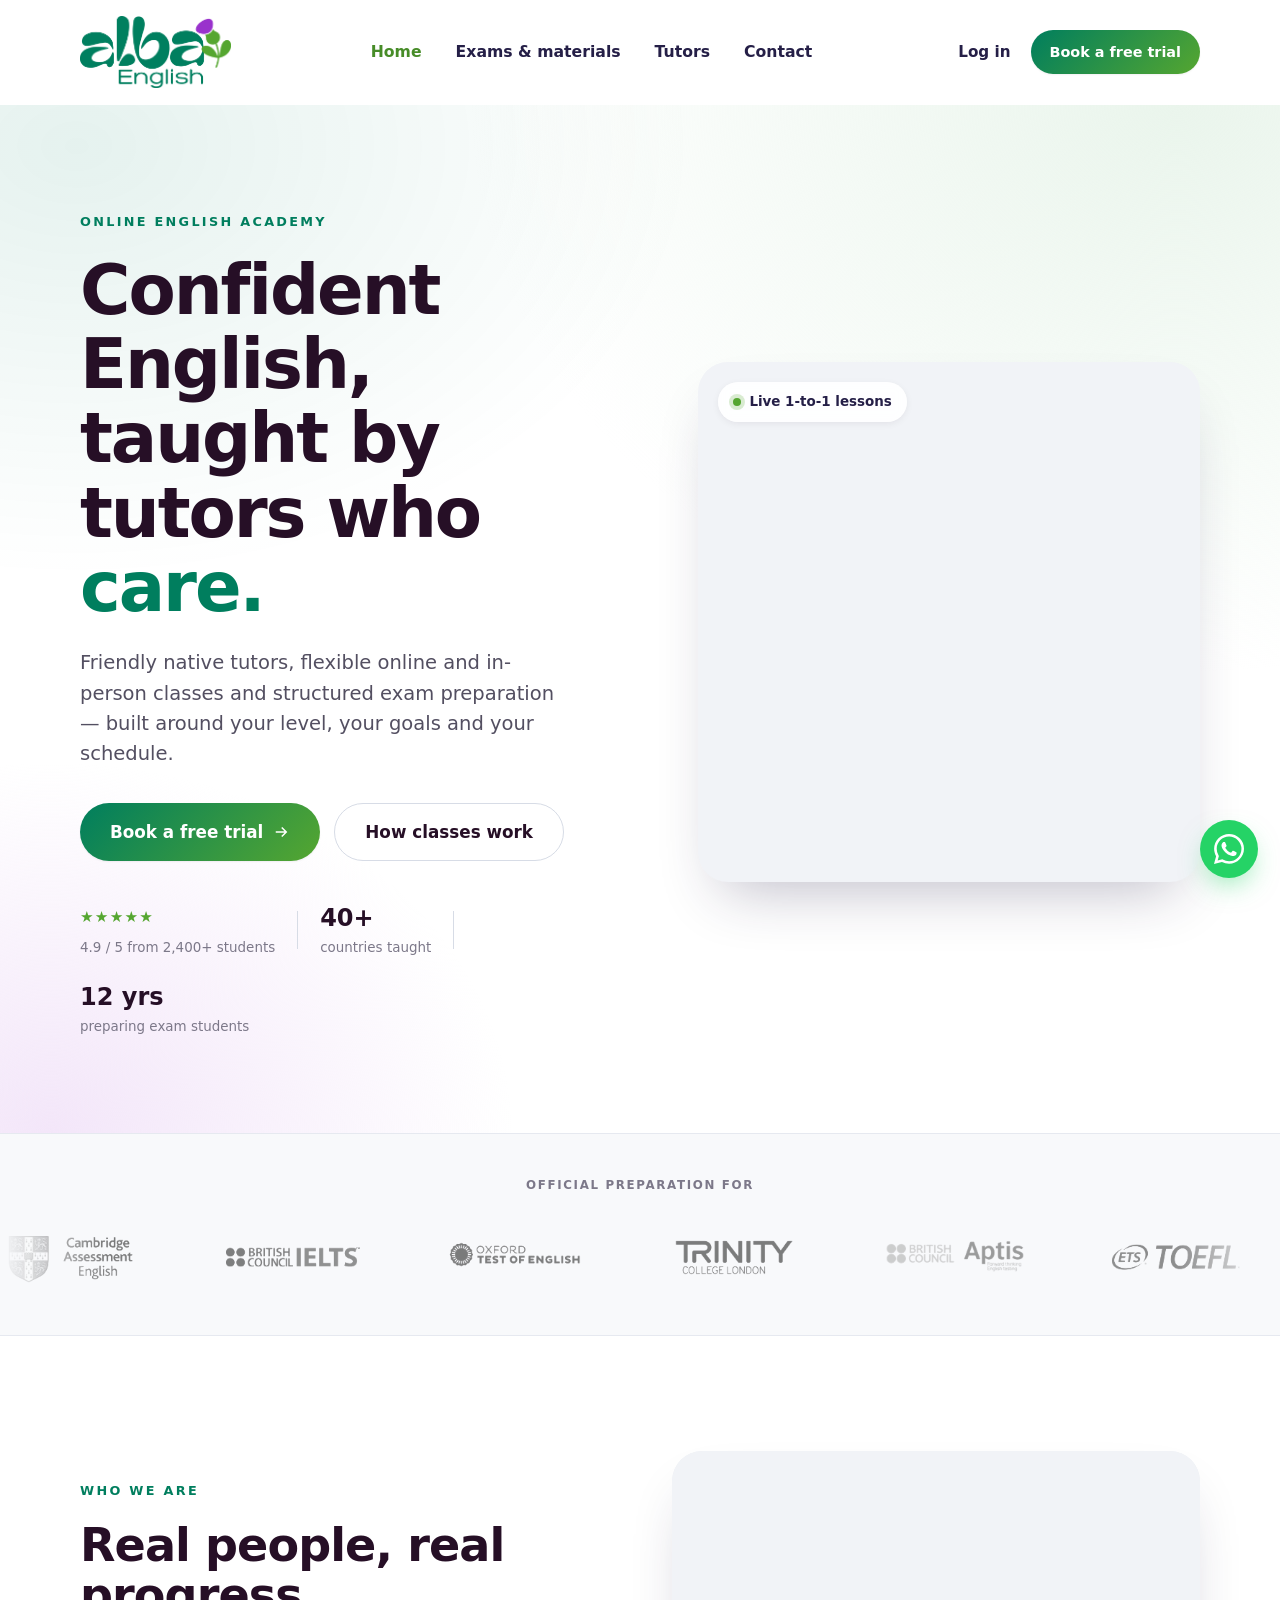
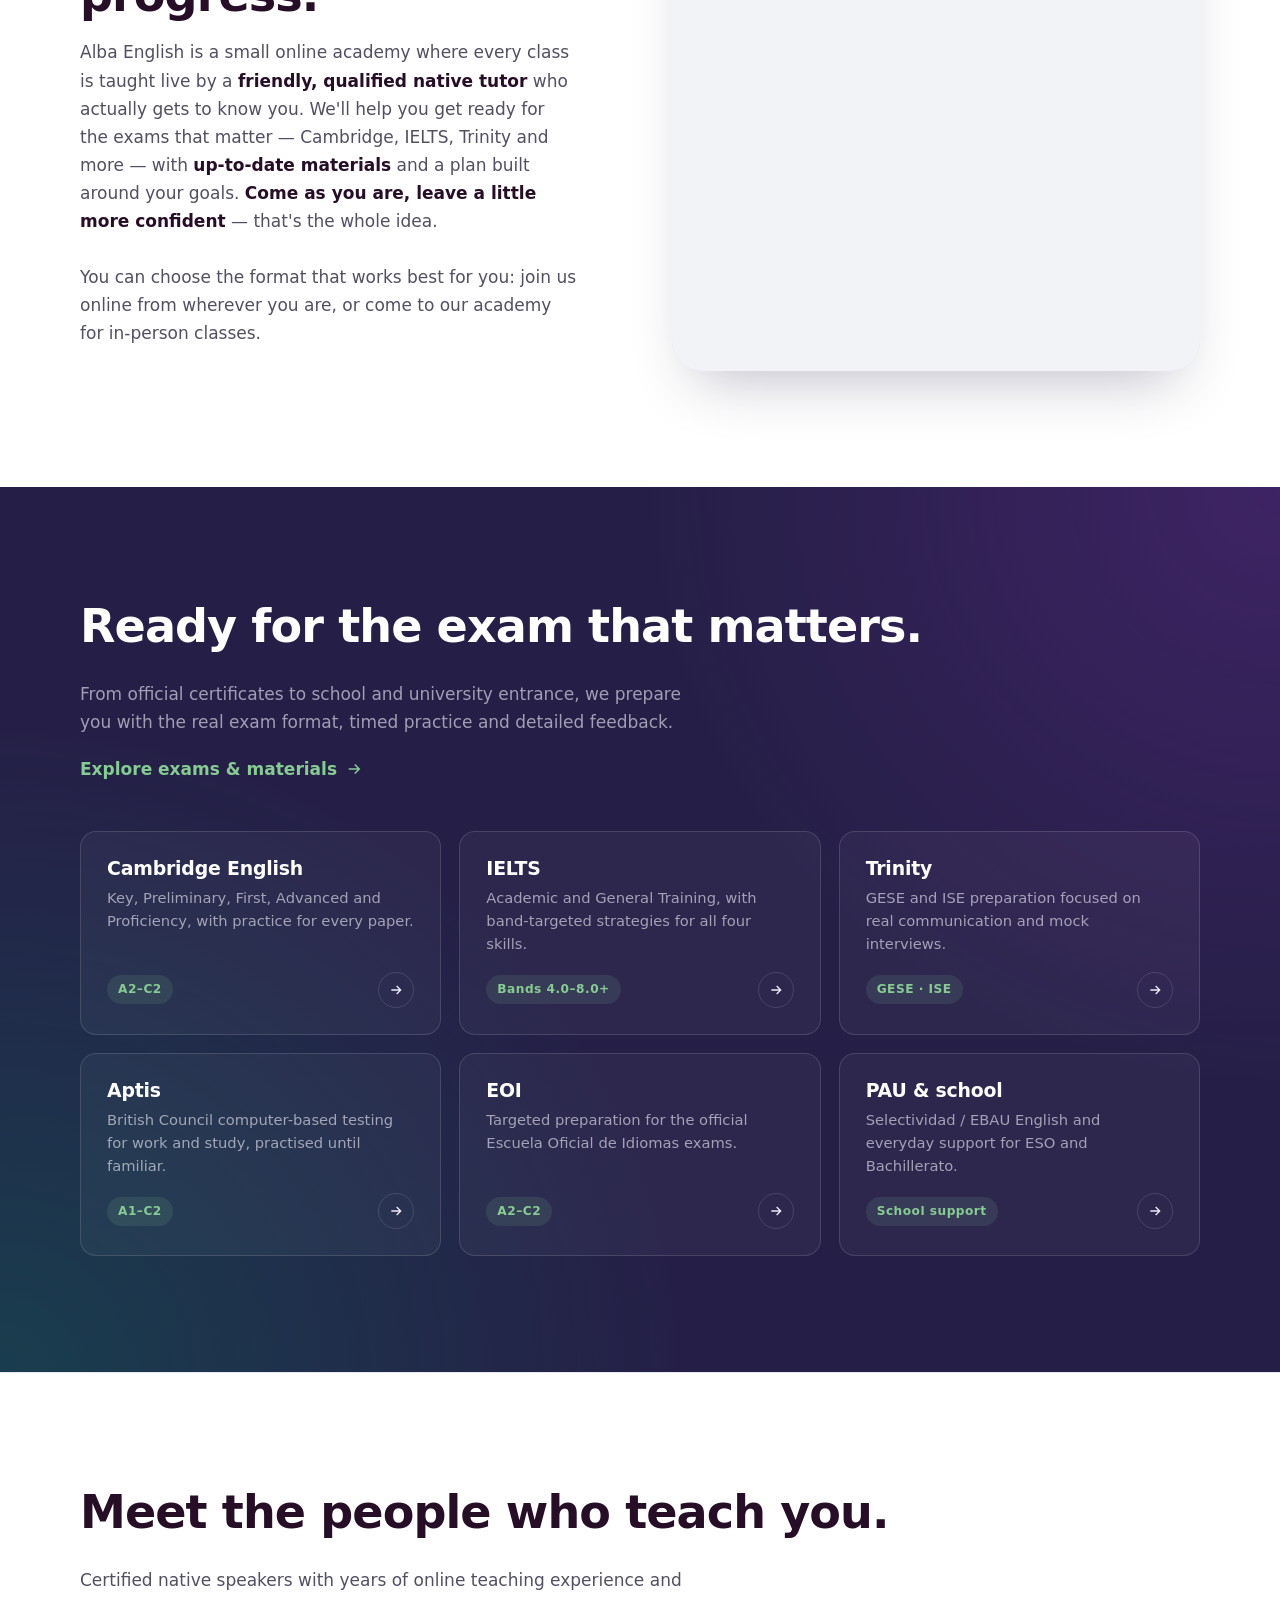
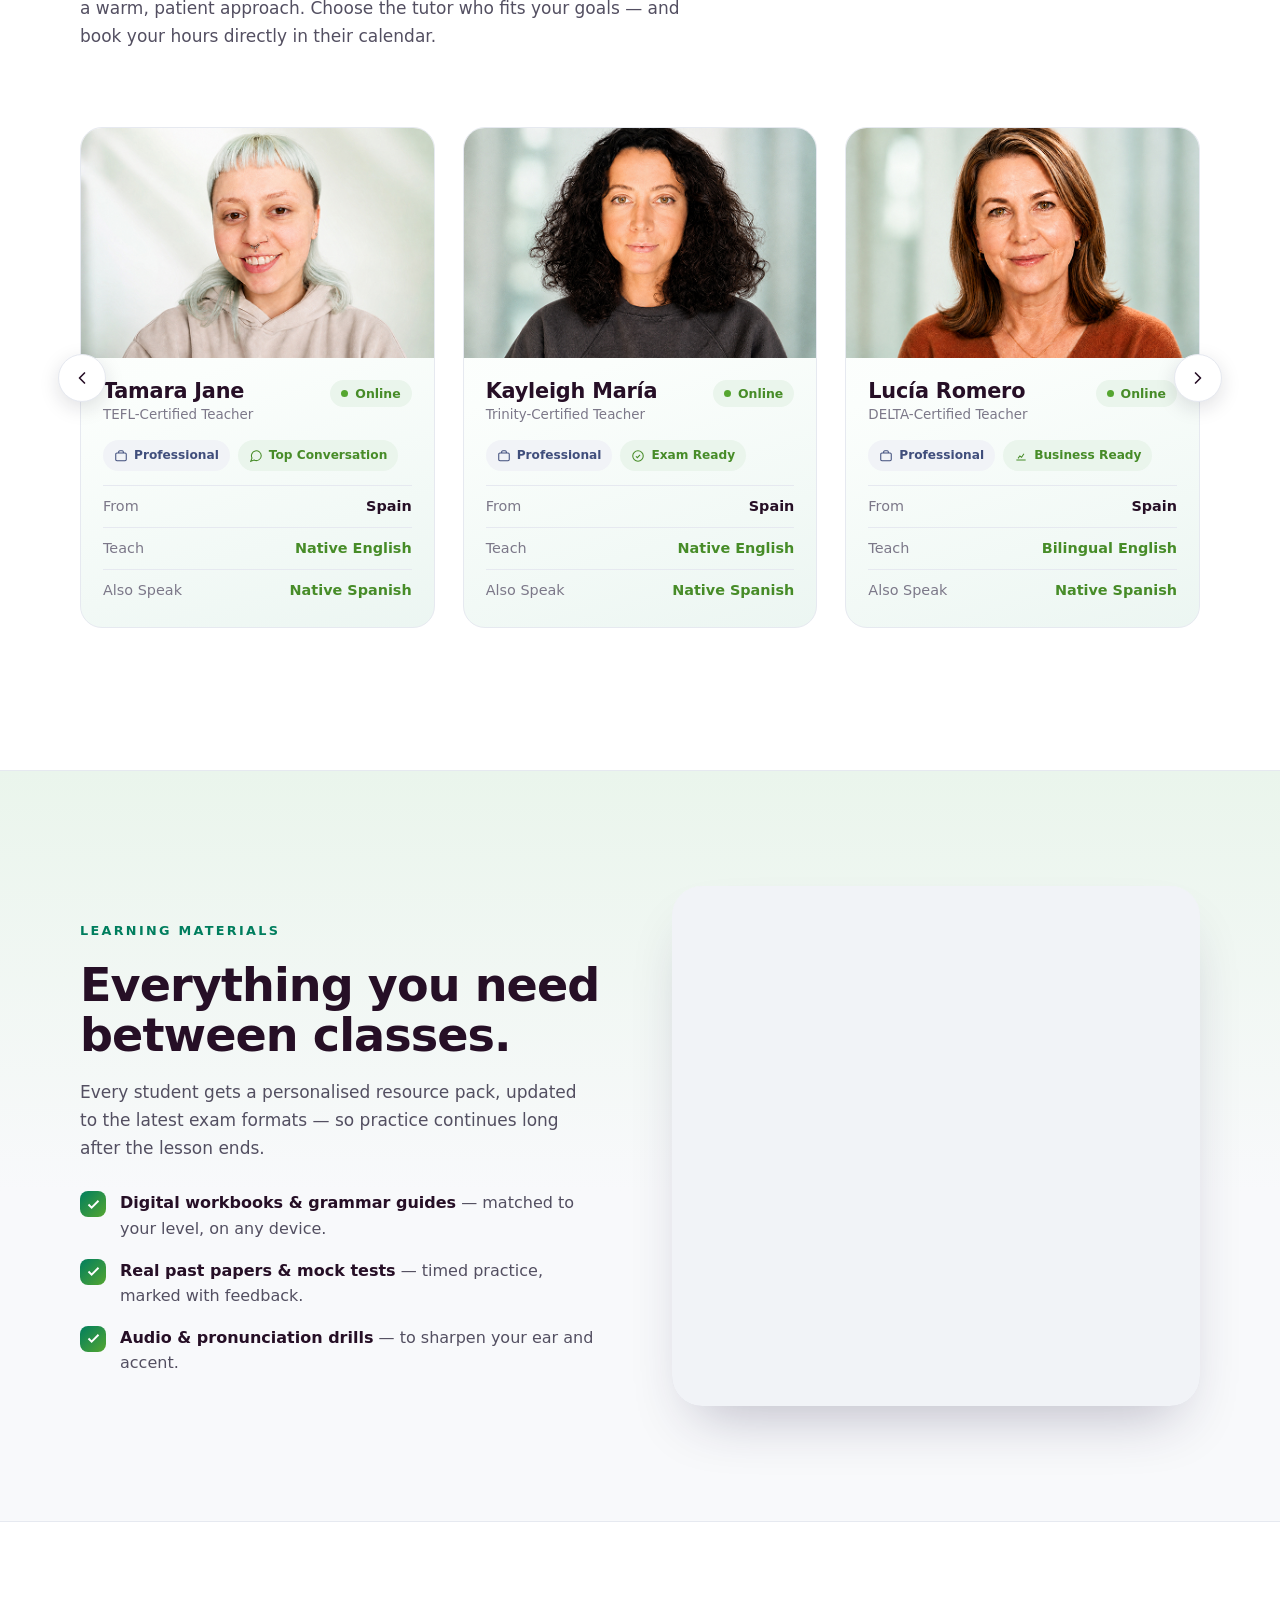
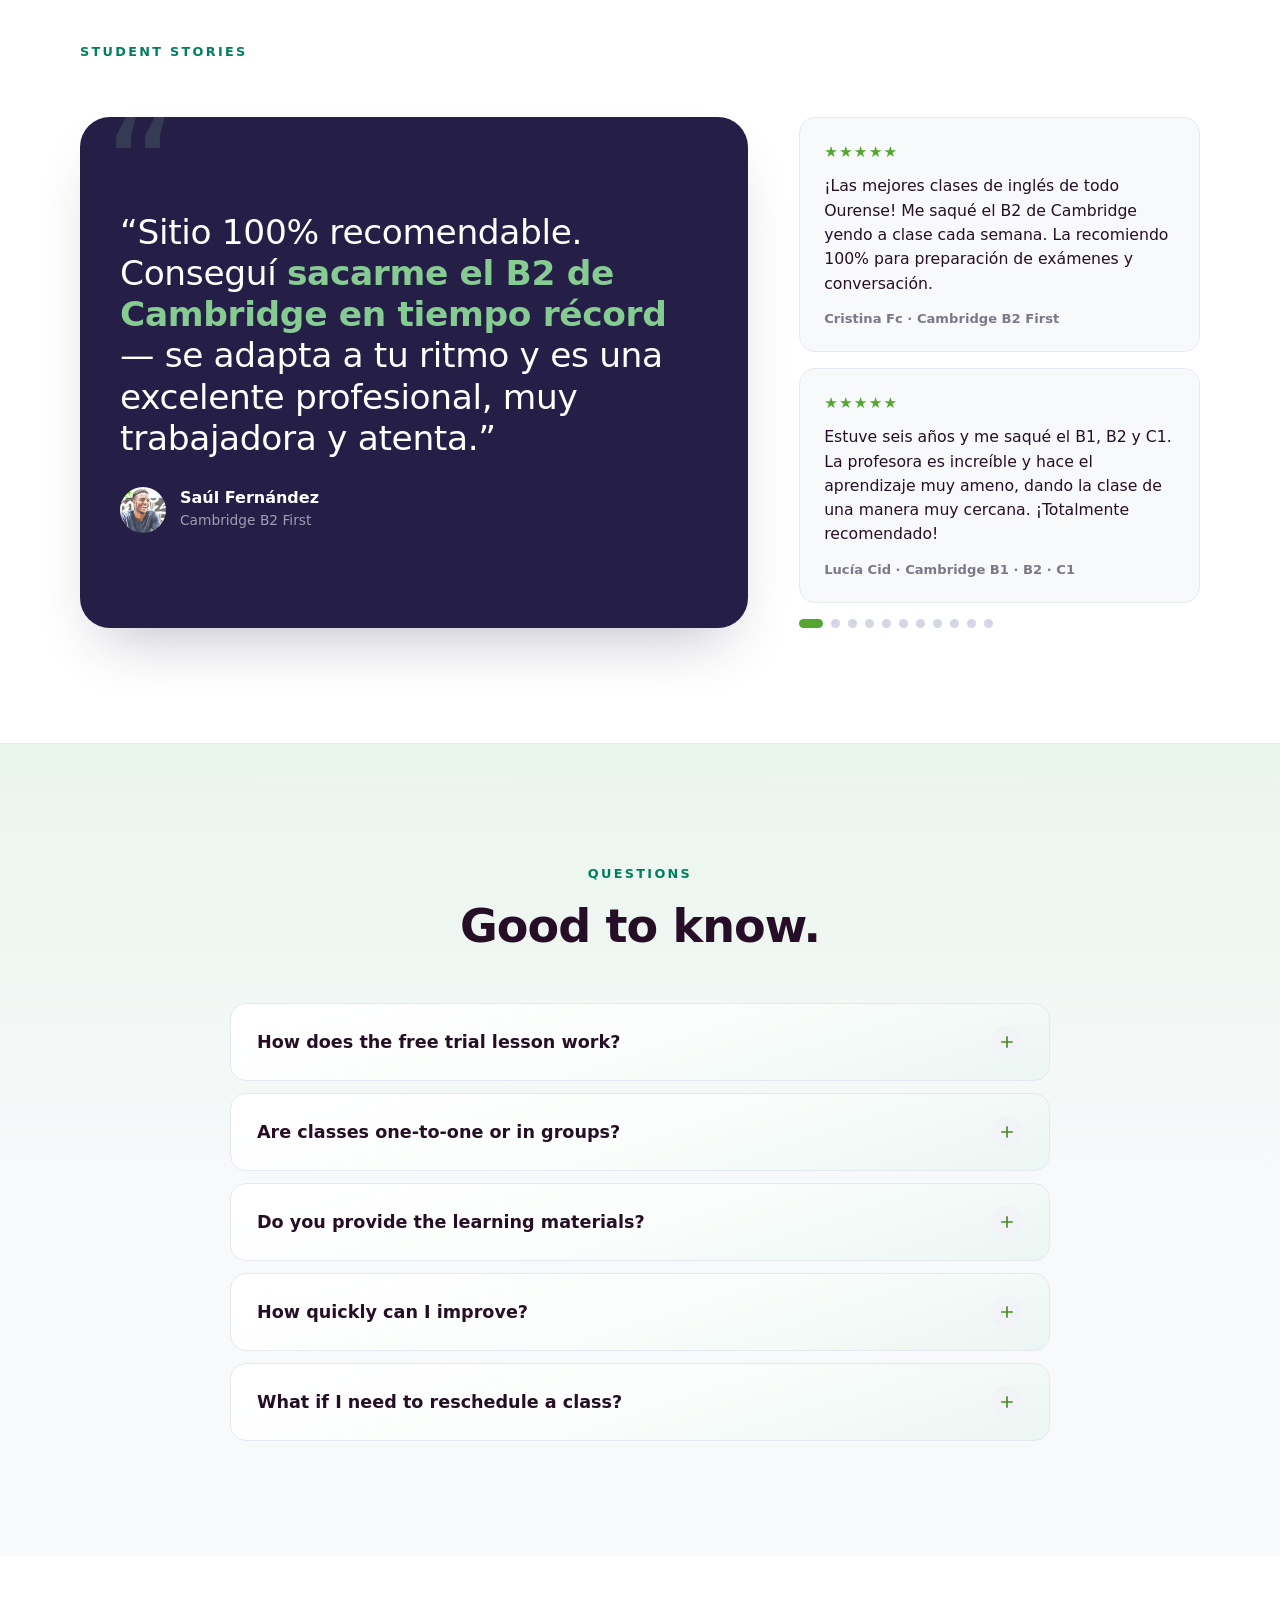
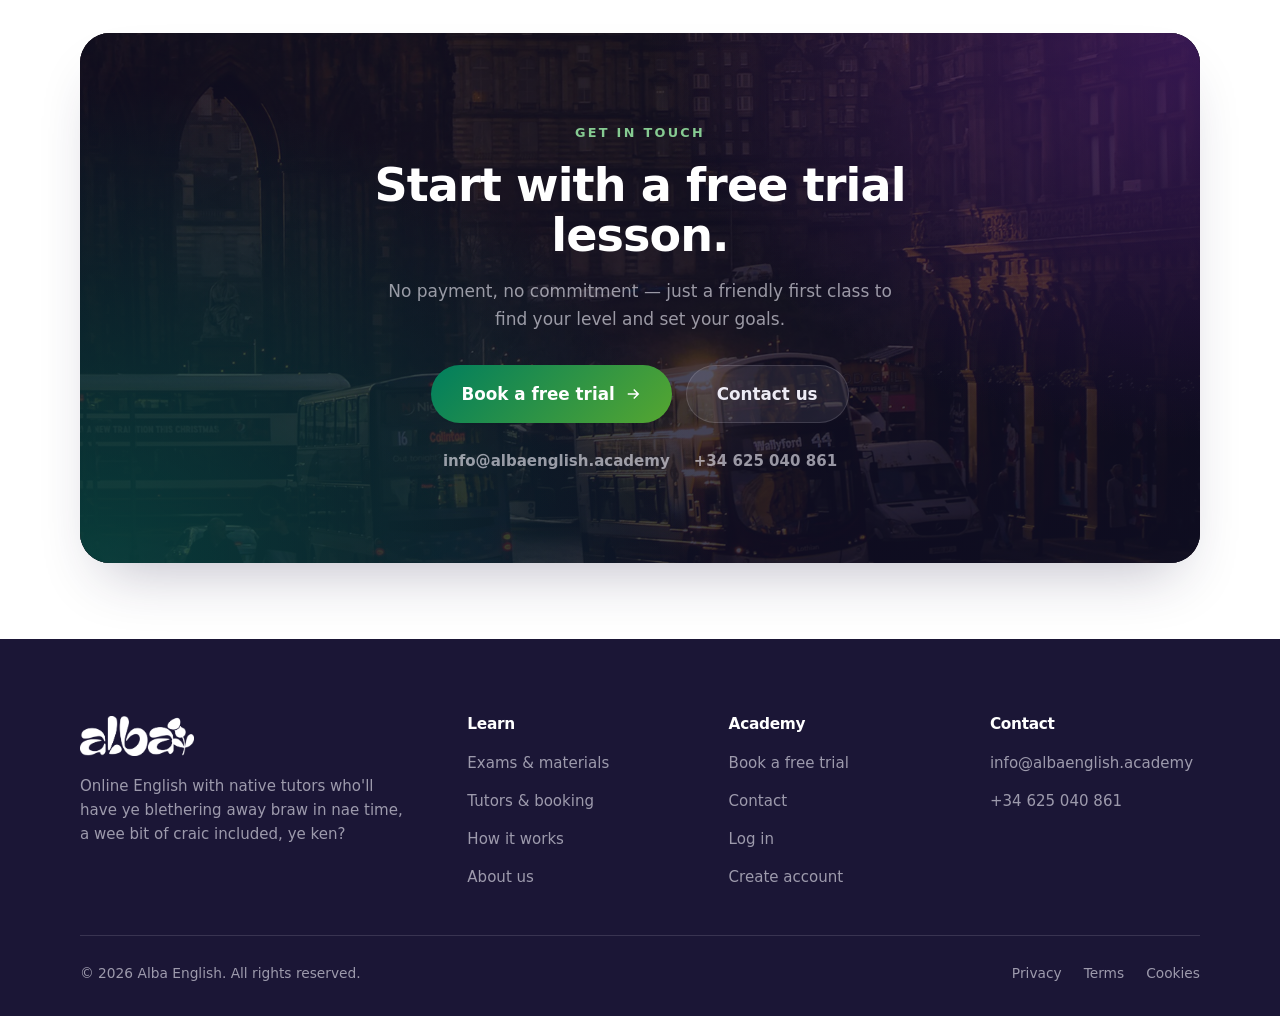
==== commit 7933f653: "Update index.html" ====
--- a/index.html
+++ b/index.html
@@ -108,12 +108,12 @@
       </div>
     </div>
     <div class="exam-grid reveal">
-      <a class="exam-cell" href="https://www.cambridgeenglish.org/" target="_blank" rel="noopener noreferrer"><h3 class="h3">Cambridge English</h3><p>Key, Preliminary, First, Advanced and Proficiency, with practice for every paper.</p><span class="ec-foot"><span class="lvl">A2–C2</span><span class="ec-arrow" aria-hidden="true"><svg width="16" height="16" viewBox="0 0 24 24" fill="none" stroke="currentColor" stroke-width="2"><path d="M5 12h14M13 6l6 6-6 6"/></svg></span></span></a>
-      <a class="exam-cell" href="https://www.ielts.org/" target="_blank" rel="noopener noreferrer"><h3 class="h3">IELTS</h3><p>Academic and General Training, with band-targeted strategies for all four skills.</p><span class="ec-foot"><span class="lvl">Bands 4.0–8.0+</span><span class="ec-arrow" aria-hidden="true"><svg width="16" height="16" viewBox="0 0 24 24" fill="none" stroke="currentColor" stroke-width="2"><path d="M5 12h14M13 6l6 6-6 6"/></svg></span></span></a>
+      <a class="exam-cell" href="https://www.cambridge.es/en/cambridge-exams" target="_blank" rel="noopener noreferrer"><h3 class="h3">Cambridge English</h3><p>Key, Preliminary, First, Advanced and Proficiency, with practice for every paper.</p><span class="ec-foot"><span class="lvl">A2–C2</span><span class="ec-arrow" aria-hidden="true"><svg width="16" height="16" viewBox="0 0 24 24" fill="none" stroke="currentColor" stroke-width="2"><path d="M5 12h14M13 6l6 6-6 6"/></svg></span></span></a>
+      <a class="exam-cell" href="https://ielts.org/take-a-test" target="_blank" rel="noopener noreferrer"><h3 class="h3">IELTS</h3><p>Academic and General Training, with band-targeted strategies for all four skills.</p><span class="ec-foot"><span class="lvl">Bands 4.0–8.0+</span><span class="ec-arrow" aria-hidden="true"><svg width="16" height="16" viewBox="0 0 24 24" fill="none" stroke="currentColor" stroke-width="2"><path d="M5 12h14M13 6l6 6-6 6"/></svg></span></span></a>
       <a class="exam-cell" href="https://www.trinitycollege.com/qualifications/english-language" target="_blank" rel="noopener noreferrer"><h3 class="h3">Trinity</h3><p>GESE and ISE preparation focused on real communication and mock interviews.</p><span class="ec-foot"><span class="lvl">GESE · ISE</span><span class="ec-arrow" aria-hidden="true"><svg width="16" height="16" viewBox="0 0 24 24" fill="none" stroke="currentColor" stroke-width="2"><path d="M5 12h14M13 6l6 6-6 6"/></svg></span></span></a>
-      <a class="exam-cell" href="https://www.britishcouncil.org/exam/aptis" target="_blank" rel="noopener noreferrer"><h3 class="h3">Aptis</h3><p>British Council computer-based testing for work and study, practised until familiar.</p><span class="ec-foot"><span class="lvl">A1–C2</span><span class="ec-arrow" aria-hidden="true"><svg width="16" height="16" viewBox="0 0 24 24" fill="none" stroke="currentColor" stroke-width="2"><path d="M5 12h14M13 6l6 6-6 6"/></svg></span></span></a>
-      <a class="exam-cell" href="https://www.educacionyfp.gob.es/contenidos/estudiantes/educacion-adultos/que-puedo-estudiar/idiomas.html" target="_blank" rel="noopener noreferrer"><h3 class="h3">EOI</h3><p>Targeted preparation for the official Escuela Oficial de Idiomas exams.</p><span class="ec-foot"><span class="lvl">A2–C2</span><span class="ec-arrow" aria-hidden="true"><svg width="16" height="16" viewBox="0 0 24 24" fill="none" stroke="currentColor" stroke-width="2"><path d="M5 12h14M13 6l6 6-6 6"/></svg></span></span></a>
-      <a class="exam-cell" href="https://www.universidades.gob.es/acceso-y-admision-a-la-universidad/" target="_blank" rel="noopener noreferrer"><h3 class="h3">PAU &amp; school</h3><p>Selectividad / EBAU English and everyday support for ESO and Bachillerato.</p><span class="ec-foot"><span class="lvl">School support</span><span class="ec-arrow" aria-hidden="true"><svg width="16" height="16" viewBox="0 0 24 24" fill="none" stroke="currentColor" stroke-width="2"><path d="M5 12h14M13 6l6 6-6 6"/></svg></span></span></a>
+      <a class="exam-cell" href="https://www.britishcouncil.org/exam/english/aptis" target="_blank" rel="noopener noreferrer"><h3 class="h3">Aptis</h3><p>British Council computer-based testing for work and study, practised until familiar.</p><span class="ec-foot"><span class="lvl">A1–C2</span><span class="ec-arrow" aria-hidden="true"><svg width="16" height="16" viewBox="0 0 24 24" fill="none" stroke="currentColor" stroke-width="2"><path d="M5 12h14M13 6l6 6-6 6"/></svg></span></span></a>
+      <a class="exam-cell" href="https://educagob.educacionfpydeportes.gob.es/ensenanzas/idiomas/donde-estudiar.html" target="_blank" rel="noopener noreferrer"><h3 class="h3">EOI</h3><p>Targeted preparation for the official Escuela Oficial de Idiomas exams.</p><span class="ec-foot"><span class="lvl">A2–C2</span><span class="ec-arrow" aria-hidden="true"><svg width="16" height="16" viewBox="0 0 24 24" fill="none" stroke="currentColor" stroke-width="2"><path d="M5 12h14M13 6l6 6-6 6"/></svg></span></span></a>
+      <a class="exam-cell" href="https://educaciongratuita.com/pruebas-acceso-universidad-desde-bachillerato/examenes-ingles-pau" target="_blank" rel="noopener noreferrer"><h3 class="h3">PAU &amp; school</h3><p>Selectividad / EBAU English and everyday support for ESO and Bachillerato.</p><span class="ec-foot"><span class="lvl">School support</span><span class="ec-arrow" aria-hidden="true"><svg width="16" height="16" viewBox="0 0 24 24" fill="none" stroke="currentColor" stroke-width="2"><path d="M5 12h14M13 6l6 6-6 6"/></svg></span></span></a>
     </div>
   </div>
 </section>
--- a/styles/styles.css
+++ b/styles/styles.css
@@ -0,0 +1,997 @@
+/* ===========================================================
+   Alba English v2 — modern ed-tech system
+   Whites + light greys · Indigo/plum ink · Green CTAs · Orchid pop
+   Sora (display) + Plus Jakarta Sans (UI/body)
+   =========================================================== */
+:root{
+  /* Neutrals */
+  --white:#FFFFFF;
+  --grey-50:#F8F9FB;
+  --grey-100:#F1F3F7;
+  --grey-150:#E9ECF2;
+  --grey-200:#E1E5EC;
+  --grey-300:#D2D7E1;
+  --line:#E6E9F0;
+  --line-2:#D7DCE6;
+  /* Brand inks */
+  --plum:#260F26;
+  --indigo:#251F47;
+  --indigo-2:#1B1636;
+  --blue:#404E7C;
+  --body:#534F61;
+  --body-soft:#7C7889;
+  /* Greens — logo palette */
+  --green:#55A630;      /* leaf green (primary CTA) */
+  --green-600:#478C28;
+  --green-700:#3C7822;
+  --emerald:#007E5E;    /* logo wordmark jade */
+  --emerald-600:#00684D;
+  --emerald-700:#005740;
+  --emerald-bg:#E3F1EC;
+  --sage:#71B48D;
+  --mint:#86CB92;
+  --mint-bg:#EAF5EC;
+  --mint-bg-2:#DCEFDF;
+  /* Logo green gradients */
+  --grad-green:linear-gradient(135deg,#007E5E 0%,#55A630 100%);
+  --grad-green-700:linear-gradient(135deg,#00684D 0%,#478C28 100%);
+  --grad-card:linear-gradient(162deg,#FFFFFF 0%,#FBFEFC 46%,var(--emerald-bg) 132%);
+  --grad-card-mint:linear-gradient(162deg,#FFFFFF 0%,#FCFEFB 46%,var(--mint-bg) 130%);
+  /* Orchid pop */
+  --orchid:#9932CC;
+  --orchid-600:#882FB6;
+  --orchid-bg:#F3E6F9;
+  /* Feedback */
+  --err:#C8453B;
+  --err-bg:#FBEBEA;
+  /* On dark */
+  --on-dark:#EDEBF5;
+  --on-dark-soft:rgba(237,235,245,.62);
+  --on-dark-line:rgba(237,235,245,.14);
+  /* Type */
+  --display:"Sora",system-ui,-apple-system,Segoe UI,sans-serif;
+  --sans:"Plus Jakarta Sans",system-ui,-apple-system,Segoe UI,sans-serif;
+  /* Radius */
+  --r-xs:8px;
+  --r-sm:12px;
+  --r:16px;
+  --r-lg:22px;
+  --r-xl:30px;
+  --r-pill:999px;
+  /* Shadow — soft */
+  --sh-xs:0 1px 2px rgba(38,15,38,.06);
+  --sh-sm:0 2px 8px -2px rgba(38,15,38,.10);
+  --sh:0 10px 30px -12px rgba(37,31,71,.18);
+  --sh-lg:0 30px 60px -24px rgba(37,31,71,.30);
+  --sh-green:0 16px 30px -14px rgba(0,126,94,.40);
+  --ease:cubic-bezier(.2,.7,.3,1);
+  --wrap:1200px;
+  --gut:40px;
+}
+*,*::before,*::after{box-sizing:border-box;margin:0;padding:0;}
+html{-webkit-font-smoothing:antialiased;text-rendering:optimizeLegibility;font-size:16px;scroll-behavior:smooth;}
+body{font-family:var(--sans);background:var(--white);color:var(--body);line-height:1.6;font-size:1.0625rem;overflow-x:hidden;}
+img{max-width:100%;display:block;}
+a{color:inherit;text-decoration:none;}
+button{font-family:inherit;cursor:pointer;border:none;background:none;}
+::selection{background:var(--mint);color:var(--plum);}
+
+.wrap{max-width:var(--wrap);margin:0 auto;padding:0 var(--gut);}
+
+/* ---------- Typography ---------- */
+h1,h2,h3,h4{font-family:var(--display);color:var(--plum);line-height:1.08;letter-spacing:-.02em;font-weight:700;}
+h1{font-size:clamp(2.6rem,5.4vw,4.3rem);font-weight:800;letter-spacing:-.03em;}
+.h2{font-size:clamp(2rem,3.6vw,3rem);font-weight:700;}
+.h3{font-size:1.3rem;font-weight:700;letter-spacing:-.01em;}
+.it{color:var(--green);font-style:normal;}
+.em{color:var(--plum);font-weight:600;}
+.body{font-size:1.0625rem;color:var(--body);line-height:1.65;}
+.body--measure{max-width:46ch;}
+.statement{font-family:var(--display);font-weight:500;font-size:clamp(1.4rem,2.4vw,2rem);line-height:1.34;color:var(--plum);letter-spacing:-.01em;}
+.statement .em{font-weight:700;}
+.statement .un{color:var(--blue);}
+
+.kicker{display:inline-flex;align-items:center;gap:9px;font-family:var(--display);font-weight:600;font-size:.8rem;letter-spacing:.18em;text-transform:uppercase;color:var(--emerald);}
+.kicker .no{font-family:var(--display);font-variant-numeric:tabular-nums;color:var(--orchid);font-weight:700;font-size:.92em;letter-spacing:.06em;}
+.kicker--on-dark{color:var(--mint);}
+.kicker--on-dark .no{color:var(--mint);}
+
+.link{display:inline-flex;align-items:center;gap:8px;font-weight:700;color:var(--green-600);transition:gap .2s var(--ease);}
+.link .ar{transition:transform .25s var(--ease);}
+.ar{display:inline-flex;align-items:center;}
+.ar svg{display:block;}
+.link:hover{gap:11px;}
+
+/* ---------- Buttons ---------- */
+.btn{display:inline-flex;align-items:center;justify-content:center;gap:9px;white-space:nowrap;font-family:var(--sans);font-weight:700;font-size:.98rem;line-height:1;padding:0 24px;height:52px;border-radius:var(--r-pill);transition:background .2s var(--ease),color .2s,border-color .2s,transform .14s var(--ease),box-shadow .25s var(--ease);}
+.btn .ar{transition:transform .25s var(--ease);}
+.btn:hover .ar{transform:translateX(3px);}
+.btn:active{transform:translateY(1px);}
+.btn--sm{height:44px;font-size:.9rem;padding:0 19px;}
+.btn--lg{height:58px;font-size:1.05rem;padding:0 30px;}
+.btn--block{width:100%;}
+.btn-primary{background:var(--green);color:#fff;box-shadow:var(--sh-xs);}
+.btn-primary:hover{background:var(--green-600);box-shadow:var(--sh-green);transform:translateY(-2px);}
+.btn-primary:active{transform:translateY(0);}
+.btn-dark{background:var(--indigo);color:#fff;}
+.btn-dark:hover{background:var(--indigo-2);transform:translateY(-2px);box-shadow:var(--sh);}
+.btn-line{background:transparent;color:var(--plum);border:1.5px solid var(--line-2);}
+.btn-line:hover{border-color:var(--plum);background:var(--grey-150);transform:translateY(-2px);box-shadow:var(--sh);}
+.btn-line:active{transform:translateY(0);}
+.btn-white{background:#fff;color:var(--indigo);box-shadow:var(--sh-sm);}
+.btn-white:hover{transform:translateY(-2px);box-shadow:var(--sh);}
+.btn-ghost-light{background:rgba(237,235,245,.08);color:var(--on-dark);border:1.5px solid var(--on-dark-line);}
+.btn-ghost-light:hover{border-color:var(--on-dark);background:rgba(237,235,245,.14);transform:translateY(-2px);}
+.btn-ghost-light:active{transform:translateY(0);}
+.btn:disabled{opacity:.5;cursor:not-allowed;transform:none;box-shadow:none;}
+
+.stars{color:var(--green);letter-spacing:.08em;font-size:.95rem;}
+
+/* ---------- Header ---------- */
+.site-head{position:sticky;top:0;z-index:100;background:rgba(255,255,255,.82);backdrop-filter:saturate(160%) blur(14px);-webkit-backdrop-filter:saturate(160%) blur(14px);border-bottom:1px solid transparent;transition:border-color .25s,box-shadow .25s,background .25s;}
+.site-head.is-stuck{border-color:var(--line);box-shadow:var(--sh-sm);}
+.head-inner{display:flex;align-items:center;justify-content:space-between;gap:24px;height:104px;}
+.brand img{height:72px;width:auto;}
+.nav{display:flex;align-items:center;gap:6px;}
+.nav a{position:relative;padding:9px 14px;font-weight:600;font-size:.98rem;color:var(--indigo);border-radius:var(--r-xs);transition:background .18s,color .18s;}
+.nav a:hover{color:var(--green-600);}
+.nav a::after{content:"";position:absolute;left:14px;right:14px;bottom:3px;height:2px;background:var(--green-600);transform:scaleX(0);transform-origin:left;transition:transform .18s;}
+.nav a:hover::after{transform:scaleX(1);}
+.nav a.active{color:var(--green-600);}
+.head-cta{display:flex;align-items:center;gap:14px;}
+.head-login{position:relative;font-weight:700;font-size:.95rem;color:var(--indigo);padding:8px 6px;transition:color .18s;}
+.head-login::after{content:"";position:absolute;left:6px;right:6px;bottom:3px;height:2px;background:var(--green-600);transform:scaleX(0);transform-origin:left;transition:transform .18s;}
+.head-login:hover{color:var(--green-600);}
+.head-login:hover::after{transform:scaleX(1);}
+.nav-only-mobile{display:none;}
+.burger{display:none;flex-direction:column;justify-content:center;gap:5px;width:46px;height:46px;border-radius:var(--r-xs);}
+.burger span{display:block;width:22px;height:2px;background:var(--indigo);border-radius:2px;transition:transform .25s var(--ease),opacity .2s;margin:0 auto;}
+.burger[aria-expanded="true"] span:nth-child(1){transform:translateY(7px) rotate(45deg);}
+.burger[aria-expanded="true"] span:nth-child(2){opacity:0;}
+.burger[aria-expanded="true"] span:nth-child(3){transform:translateY(-7px) rotate(-45deg);}
+
+/* ---------- Sections ---------- */
+.section{padding:clamp(70px,9vw,120px) 0;}
+.section--snug{padding:clamp(50px,6vw,80px) 0;}
+.section.alt{background:var(--grey-50);}
+.section.ruled{border-top:1px solid var(--line);}
+
+.lead-grid{display:grid;grid-template-columns:1fr;gap:clamp(16px,2.2vw,28px);align-items:start;}
+.lg-aside{position:static;}
+.lg-aside:empty{display:none;}
+.lg-aside .kicker{margin-bottom:16px;}
+.lg-aside .h2{margin-bottom:0;}
+.lead-grid .statement{max-width:48ch;}
+.lead-grid .body{max-width:56ch;}
+/* Overtitles: drop the leading number/dash */
+.kicker .no{display:none;}
+
+/* ---------- Hero ---------- */
+.hero{position:relative;padding:clamp(56px,8vw,104px) 0 clamp(60px,8vw,96px);background:
+  radial-gradient(120% 120% at 92% 0%,var(--mint-bg) 0%,transparent 46%),
+  radial-gradient(90% 90% at 4% 100%,var(--orchid-bg) 0%,transparent 40%),
+  var(--white);}
+.hero-grid{display:grid;grid-template-columns:1.05fr .95fr;gap:clamp(36px,5vw,72px);align-items:center;}
+.hero .kicker{margin-bottom:20px;}
+.hero h1{margin-bottom:24px;}
+.hero-sub{font-size:1.22rem;color:var(--body);max-width:40ch;line-height:1.55;}
+.hero-cta{display:flex;flex-wrap:wrap;gap:14px;margin-top:34px;}
+.hero-meta{display:flex;align-items:center;gap:22px;margin-top:40px;flex-wrap:wrap;}
+.hero-meta .mi{display:flex;flex-direction:column;gap:3px;}
+.hero-meta .mi span:last-child{font-size:.84rem;color:var(--body-soft);font-weight:500;}
+.hero-meta .mi b{font-family:var(--display);font-size:1.5rem;font-weight:700;color:var(--plum);}
+.hero-meta .mi>:first-child{display:flex;align-items:center;min-height:2rem;line-height:1;}
+.hero-meta .mi .stars{margin-bottom:1px;}
+.hero-divider{width:1px;height:38px;background:var(--line-2);}
+.tabular{font-variant-numeric:tabular-nums;}
+
+.hero-media{position:relative;}
+.hero-media img,.hero-media video{display:block;width:100%;height:clamp(360px,46vw,520px);border-radius:var(--r-xl);overflow:hidden;box-shadow:var(--sh-lg);background:var(--grey-100);object-fit:cover;object-position:center 78%;}
+.hero-tag{position:absolute;top:20px;left:20px;display:inline-flex;align-items:center;gap:8px;background:rgba(255,255,255,.92);backdrop-filter:blur(6px);padding:9px 15px;border-radius:var(--r-pill);font-weight:700;font-size:.84rem;color:var(--indigo);box-shadow:var(--sh-sm);}
+.hero-tag .dot{width:8px;height:8px;border-radius:50%;background:var(--green);box-shadow:0 0 0 4px rgba(85,166,48,.22);animation:pulse 2.4s var(--ease) infinite;}
+@keyframes pulse{0%,100%{box-shadow:0 0 0 4px rgba(85,166,48,.22);}50%{box-shadow:0 0 0 7px rgba(85,166,48,.05);}}
+.hero-cred{position:absolute;bottom:20px;right:20px;display:flex;align-items:center;gap:12px;background:#fff;padding:14px 18px;border-radius:var(--r);box-shadow:var(--sh);max-width:78%;}
+.hero-cred .seal{width:40px;height:40px;flex-shrink:0;border-radius:12px;background:var(--mint-bg);color:var(--green-600);display:flex;align-items:center;justify-content:center;}
+.hero-cred .seal svg{width:22px;height:22px;}
+.hero-cred b{display:block;font-family:var(--display);font-size:.96rem;color:var(--plum);font-weight:700;}
+.hero-cred span{font-size:.8rem;color:var(--body-soft);}
+
+/* ---------- Exam marquee ---------- */
+.exam-marquee{background:var(--grey-50);border-top:1px solid var(--line);border-bottom:1px solid var(--line);padding:42px 0;display:flex;flex-direction:column;align-items:center;gap:26px;}
+.mq-label{font-family:var(--sans);font-weight:700;font-size:.74rem;letter-spacing:.14em;text-transform:uppercase;color:var(--body-soft);}
+.mq-viewport{width:100%;overflow:hidden;-webkit-mask-image:linear-gradient(90deg,transparent,#000 8%,#000 92%,transparent);mask-image:linear-gradient(90deg,transparent,#000 8%,#000 92%,transparent);}
+.mq-track{display:flex;align-items:center;gap:clamp(40px,6vw,84px);width:max-content;animation:marquee 38s linear infinite;}
+.mq-chip img{height:72px;width:auto;opacity:.58;filter:grayscale(1);transition:opacity .2s,filter .2s;}
+.mq-chip:hover img{opacity:1;filter:none;}
+@keyframes marquee{from{transform:translateX(0);}to{transform:translateX(-50%);}}
+
+/* ---------- Programmes ---------- */
+.prog-list{display:flex;flex-direction:column;}
+.prog-row{display:grid;grid-template-columns:auto 1fr auto auto;align-items:center;gap:24px;padding:26px 0;border-top:1px solid var(--line);transition:padding-left .25s var(--ease);}
+.prog-row:last-child{border-bottom:1px solid var(--line);}
+.prog-row:hover{padding-left:10px;}
+.prog-no{font-family:var(--display);font-weight:700;font-size:.9rem;color:var(--orchid);font-variant-numeric:tabular-nums;}
+.prog-main h3{margin-bottom:5px;transition:color .2s;}
+.prog-row:hover .prog-main h3{color:var(--green-600);}
+.prog-main p{font-size:.96rem;color:var(--body-soft);max-width:52ch;}
+.prog-level{font-weight:700;font-size:.82rem;color:var(--blue);background:var(--grey-100);padding:6px 12px;border-radius:var(--r-pill);white-space:nowrap;}
+.prog-arrow{width:42px;height:42px;border-radius:50%;border:1.5px solid var(--line-2);display:flex;align-items:center;justify-content:center;color:var(--indigo);transition:all .2s var(--ease);}
+.prog-row:hover .prog-arrow{background:var(--green);border-color:var(--green);color:#fff;transform:rotate(-2deg);}
+
+/* ---------- Steps ---------- */
+.steps-flow{display:grid;grid-template-columns:repeat(3,1fr);gap:clamp(20px,2.6vw,32px);counter-reset:step;}
+.step{position:relative;padding:32px;background:var(--white);border:1px solid var(--line);border-radius:var(--r-lg);counter-increment:step;transition:transform .25s var(--ease),box-shadow .25s,border-color .25s;}
+.step:hover{transform:translateY(-4px);box-shadow:var(--sh);border-color:var(--line-2);}
+.step .sn{display:flex;align-items:center;justify-content:center;width:46px;height:46px;border-radius:14px;background:var(--mint-bg);color:var(--green-600);font-family:var(--display);font-weight:800;font-size:1.2rem;margin-bottom:20px;}
+.step .sn::before{content:counter(step,decimal-leading-zero);}
+.step h3{margin-bottom:10px;}
+.step p{font-size:.98rem;color:var(--body-soft);}
+
+/* ---------- Principles ---------- */
+.principles{display:grid;grid-template-columns:repeat(3,1fr);gap:clamp(20px,2.6vw,30px);}
+.principle{padding:30px;background:var(--grey-50);border:1px solid var(--line);border-radius:var(--r-lg);transition:transform .25s var(--ease),box-shadow .25s,background .25s;}
+.principle:hover{transform:translateY(-4px);background:#fff;box-shadow:var(--sh);}
+.principle .pico{display:flex;align-items:center;justify-content:center;width:52px;height:52px;border-radius:14px;background:#fff;border:1px solid var(--line);color:var(--green-600);margin-bottom:20px;box-shadow:var(--sh-xs);}
+.principle .pico svg{width:26px;height:26px;}
+.principle h3{margin-bottom:10px;}
+.principle p{font-size:.98rem;color:var(--body-soft);}
+
+/* ---------- Dark band ---------- */
+.band{background:
+  radial-gradient(90% 120% at 100% 0%,rgba(153,50,204,.20) 0%,transparent 50%),
+  radial-gradient(80% 120% at 0% 100%,rgba(113,180,141,.18) 0%,transparent 50%),
+  var(--indigo);color:var(--on-dark);}
+.band h2,.band .h3{color:#fff;}
+.band .body{color:var(--on-dark-soft);}
+.exam-grid{display:grid;grid-template-columns:repeat(3,1fr);gap:18px;}
+.exam-cell{display:flex;flex-direction:column;text-decoration:none;color:inherit;padding:26px;border:1px solid var(--on-dark-line);border-radius:var(--r);background:rgba(237,235,245,.04);transition:background .25s,transform .25s var(--ease),border-color .25s;}
+.exam-cell:hover{background:rgba(237,235,245,.08);transform:translateY(-3px);border-color:rgba(237,235,245,.28);}
+.exam-cell h3{margin-bottom:9px;font-size:1.18rem;}
+.exam-cell p{font-size:.92rem;color:var(--on-dark-soft);margin-bottom:16px;line-height:1.55;}
+.exam-cell .lvl{display:inline-block;font-weight:700;font-size:.76rem;letter-spacing:.04em;color:var(--mint);background:rgba(134,203,146,.12);padding:5px 11px;border-radius:var(--r-pill);}
+.exam-cell .ec-foot{margin-top:auto;display:flex;align-items:center;justify-content:space-between;gap:14px;}
+.exam-cell .ec-arrow{flex:none;width:36px;height:36px;border-radius:50%;border:1px solid var(--on-dark-line);display:flex;align-items:center;justify-content:center;color:var(--on-dark);transition:background .25s,color .25s,border-color .25s,transform .25s var(--ease);}
+.exam-cell:hover .ec-arrow{background:var(--mint);border-color:var(--mint);color:var(--indigo);transform:translateX(2px);}
+
+/* ---------- Tutors ---------- */
+.tutors,.tutor-profiles{display:grid;grid-template-columns:repeat(3,1fr);gap:clamp(20px,2.4vw,28px);}
+.tutor-card{position:relative;z-index:1;display:flex;flex-direction:column;background:var(--white);border:1px solid var(--line);border-radius:var(--r-lg);overflow:hidden;transition:transform .3s var(--ease),border-color .25s;}
+.tutor-card:hover,.tutor-card:focus-within{transform:translateY(-6px);border-color:var(--line-2);z-index:3;}
+.tutor-card .ph{position:relative;}
+.tutor-card .ph img{display:block;width:100%;height:230px;background:var(--grey-100);}
+.tutor-card .body-in{padding:22px 22px 16px;display:flex;flex-direction:column;flex:1;}
+.tc-head{display:flex;align-items:flex-start;justify-content:space-between;gap:12px;margin-bottom:14px;}
+.tc-role{font-size:.84rem;color:var(--body-soft);margin-top:2px;}
+.tc-online{display:inline-flex;align-items:center;gap:7px;position:relative;font-weight:700;font-size:.78rem;color:var(--green-600);background:var(--mint-bg);padding:6px 11px;border-radius:var(--r-pill);}
+.tc-online .dot{width:7px;height:7px;border-radius:50%;background:var(--green);}
+@media (prefers-reduced-motion: no-preference){.tc-online .dot{animation:dotPulse 2.2s ease-out infinite;}}
+@keyframes dotPulse{0%{box-shadow:0 0 0 0 rgba(85,166,48,.55);}70%{box-shadow:0 0 0 7px rgba(85,166,48,0);}100%{box-shadow:0 0 0 0 rgba(85,166,48,0);}}
+.tc-online .tip{position:absolute;bottom:calc(100% + 8px);right:0;background:var(--indigo);color:#fff;font-size:.72rem;font-weight:600;padding:6px 10px;border-radius:8px;white-space:nowrap;opacity:0;pointer-events:none;transition:opacity .18s,transform .18s;transform:translateY(4px);}
+.tc-online:hover .tip{opacity:1;transform:translateY(0);}
+.tc-badges{display:flex;flex-wrap:wrap;gap:8px;margin-bottom:14px;}
+.tc-badge{display:inline-flex;align-items:center;gap:6px;font-weight:700;font-size:.76rem;color:var(--blue);background:var(--grey-100);padding:6px 11px;border-radius:var(--r-pill);}
+.tc-badge.alt{color:var(--green-600);background:var(--mint-bg);}
+.tc-badge svg{width:14px;height:14px;}
+.tc-rating{display:flex;align-items:center;gap:8px;margin-bottom:16px;}
+.tc-rating b{font-family:var(--display);font-weight:700;color:var(--plum);}
+.tc-facts{display:flex;flex-direction:column;gap:0;margin-bottom:0;}
+.tc-facts>div{display:flex;justify-content:space-between;gap:12px;padding:9px 0;border-top:1px solid var(--line);font-size:.9rem;}
+.tc-facts dt{color:var(--body-soft);font-weight:500;}
+.tc-facts dd{font-weight:600;color:var(--plum);}
+.tc-facts dd.hl{color:var(--green-600);}
+.tutor-card .ft{margin-top:auto;}
+
+/* Custom "View calendar" cursor that follows the pointer over a tutor card. */
+.tc-cursor{position:fixed;left:0;top:0;z-index:300;display:flex;align-items:center;gap:8px;
+  padding:11px 18px;border-radius:999px;background:var(--green);color:#fff;
+  font-family:var(--sans);font-weight:600;font-size:.92rem;letter-spacing:-.01em;white-space:nowrap;
+  pointer-events:none;box-shadow:0 10px 28px rgba(20,20,40,.22);opacity:0;
+  transform:translate(-50%,-50%) scale(.5);transition:opacity .16s var(--ease),transform .2s var(--ease);}
+.tc-cursor.is-on{opacity:1;transform:translate(-50%,-50%) scale(1);}
+.tc-cursor.is-down{opacity:0;transform:translate(-50%,-50%) scale(.82);}
+.tc-cursor svg{flex-shrink:0;}
+
+/* Offset anchor jumps so the sticky header doesn't cover the calendar. */
+#bookingSection{scroll-margin-top:120px;}
+
+/* ---------- Tutor carousel (paged) ---------- */
+.tutor-carousel-wrap{--cols:3;--gap:clamp(20px,2.4vw,28px);position:relative;}
+.tc-stage{position:relative;}
+.tutor-carousel{position:relative;overflow:hidden;padding:26px 0;}
+.tutor-track{display:flex;align-items:flex-start;gap:var(--gap);cursor:grab;transition:transform .55s cubic-bezier(.4,0,.2,1);}
+.tutor-track:active{cursor:grabbing;}
+.tutor-track .tutor-card{flex:0 0 calc((100% - (var(--cols) - 1) * var(--gap)) / var(--cols));}
+@media (max-width:1040px){.tutor-carousel-wrap{--cols:2;}}
+@media (max-width:680px){.tutor-carousel-wrap{--cols:1;}}
+@media (prefers-reduced-motion: reduce){.tutor-track{transition:none;}}
+
+/* arrows */
+.tc-nav{position:absolute;top:50%;transform:translateY(-50%);z-index:5;width:48px;height:48px;border-radius:50%;background:var(--white);border:1px solid var(--line);box-shadow:0 6px 20px rgba(20,20,40,.13);display:flex;align-items:center;justify-content:center;color:var(--plum);cursor:pointer;transition:background .2s,color .2s,border-color .2s,opacity .25s,visibility .25s;}
+.tc-nav:hover{background:var(--green);color:#fff;border-color:var(--green);}
+.tc-nav svg{width:20px;height:20px;}
+.tc-nav.prev{left:-22px;}
+.tc-nav.next{right:-22px;}
+.tc-nav[disabled]{opacity:0;visibility:hidden;pointer-events:none;}
+@media (max-width:1240px){.tc-nav.prev{left:6px;}.tc-nav.next{right:6px;}}
+
+/* dots */
+.tc-dots{display:flex;justify-content:center;gap:8px;margin-top:24px;}
+.tc-dots button{width:9px;height:9px;border-radius:50%;background:var(--grey-300);cursor:pointer;transition:background .2s,width .2s;}
+.tc-dots button[aria-current="true"]{background:var(--green);width:24px;border-radius:5px;}
+
+/* ---------- Split / materials ---------- */
+.split{display:grid;grid-template-columns:1fr 1fr;gap:clamp(36px,5vw,72px);align-items:center;}
+.split-media img,.split-media video{display:block;width:100%;height:clamp(320px,40vw,460px);border-radius:var(--r-xl);overflow:hidden;box-shadow:var(--sh-lg);background:var(--grey-100);object-fit:cover;object-position:center;}
+.checklist{list-style:none;display:flex;flex-direction:column;gap:16px;margin-top:28px;}
+.checklist li{display:flex;gap:14px;align-items:flex-start;font-size:1rem;color:var(--body);}
+.checklist .check{flex-shrink:0;width:26px;height:26px;border-radius:8px;background:var(--green);display:flex;align-items:center;justify-content:center;margin-top:1px;}
+.checklist .check svg{width:15px;height:15px;color:#fff;}
+.checklist b{color:var(--plum);font-weight:700;}
+.split-media {
+  position: relative;
+  overflow: hidden;
+  height: clamp(360px, 46vw, 520px);
+  border-radius: var(--r-xl);
+  box-shadow: var(--sh-lg);
+  background: var(--grey-100);
+}
+
+.split-media img,
+.split-media video,
+.split-video {
+  width: 100%;
+  height: 100%;
+  display: block;
+  object-fit: cover;
+  border-radius: inherit;
+}
+
+/* Video framing — vertical position inside the frame.
+   "Who we are": higher % = video moves DOWN (shows lower part). */
+.vid-who { object-position: 12% 35%; }
+/* "Learning materials": lower % = video moves UP (shows higher part). */
+.vid-materials { object-position: 40% 98%; }
+
+/* ---------- Testimonials ---------- */
+.quote-block{display:grid;grid-template-columns:1.25fr .75fr;gap:clamp(30px,4vw,56px);align-items:stretch;}
+.review-feature{position:relative;display:flex;flex-direction:column;justify-content:center;padding:36px 40px;background:var(--indigo);border-radius:var(--r-xl);color:var(--on-dark);box-shadow:var(--sh-lg);overflow:hidden;}
+.review-feature::before{content:"\201C";position:absolute;top:-20px;left:24px;font-family:var(--display);font-size:9rem;color:rgba(134,203,146,.16);line-height:1;}
+.bigquote{position:relative;font-family:var(--display);font-weight:500;font-size:clamp(1.55rem,2.7vw,2.15rem);line-height:1.4;color:#fff;letter-spacing:-.01em;transition:opacity .4s var(--ease),transform .4s var(--ease);}
+.bigquote .em{color:var(--mint);font-weight:700;}
+.quote-by{display:flex;align-items:center;gap:14px;margin-top:28px;}
+.quote-by .av{width:46px;height:46px;border-radius:50%;background:linear-gradient(135deg,var(--sage),var(--orchid));background-size:cover;background-position:center;flex-shrink:0;}
+/* === FOTOS DE LAS RESEÑAS (Index) — cambia solo las url() === */
+.review-feature[data-r="0"]  .av{background-image:url('../images/reviews/saul.jpg?v=2');}
+.review-feature[data-r="1"]  .av{background-image:url('../images/reviews/cristina.jpg?v=2');}
+.review-feature[data-r="2"]  .av{background-image:url('../images/reviews/lucia-cid.jpg?v=2');}
+.review-feature[data-r="3"]  .av{background-image:url('../images/reviews/sokhna.jpg?v=2');}
+.review-feature[data-r="4"]  .av{background-image:url('../images/reviews/alba.jpg?v=2');}
+.review-feature[data-r="5"]  .av{background-image:url('../images/reviews/antia.jpg?v=2');}
+.review-feature[data-r="6"]  .av{background-image:url('../images/reviews/lola.jpg?v=2');}
+.review-feature[data-r="7"]  .av{background-image:url('../images/reviews/giulia.jpg?v=2');}
+.review-feature[data-r="8"]  .av{background-image:url('../images/reviews/mehmet.jpg?v=2');}
+.review-feature[data-r="9"]  .av{background-image:url('../images/reviews/amelie.jpg?v=2');}
+.review-feature[data-r="10"] .av{background-image:url('../images/reviews/lukas.jpg?v=2');}
+.quote-by b{display:block;color:#fff;font-family:var(--display);font-weight:700;font-size:1rem;}
+.quote-by > span > span{font-size:.86rem;color:var(--on-dark-soft);}
+.review-feature.is-swapping .bigquote{opacity:0;transform:translateY(8px);}
+
+.review-mini-wrap{display:flex;flex-direction:column;gap:16px;}
+.mini-quotes{display:flex;flex-direction:column;gap:16px;}
+.mini-quotes blockquote{padding:22px 24px;background:var(--grey-50);border:1px solid var(--line);border-radius:var(--r);transition:opacity .4s var(--ease),transform .4s var(--ease);}
+.mini-quotes blockquote.is-swapping{opacity:0;transform:translateY(8px);}
+.mini-quotes .stars{display:block;margin-bottom:10px;}
+.mini-quotes p{font-size:.98rem;color:var(--plum);line-height:1.55;margin-bottom:12px;}
+.mini-quotes footer{font-size:.82rem;color:var(--body-soft);font-weight:600;}
+.review-dots{display:flex;gap:8px;flex-wrap:wrap;}
+.review-dots button{width:9px;height:9px;border-radius:50%;background:var(--grey-300);transition:background .2s,transform .2s,width .2s;}
+.review-dots button[aria-current="true"]{background:var(--green);width:24px;border-radius:5px;}
+
+/* ---------- FAQ ---------- */
+.faq{max-width:820px;margin:0 auto;display:flex;flex-direction:column;gap:12px;}
+.faq-item{border:1px solid var(--line);border-radius:var(--r);background:var(--white);overflow:hidden;transition:border-color .2s,box-shadow .2s;}
+.faq-item:has(.faq-q[aria-expanded="true"]){border-color:var(--line-2);box-shadow:var(--sh-sm);}
+.faq-q{display:flex;align-items:center;justify-content:space-between;gap:18px;width:100%;text-align:left;padding:22px 26px;font-family:var(--display);font-weight:600;font-size:1.1rem;color:var(--plum);}
+.faq-ic{flex-shrink:0;width:32px;height:32px;border-radius:50%;background:var(--grey-100);color:var(--green-600);display:flex;align-items:center;justify-content:center;transition:transform .3s var(--ease),background .2s;}
+.faq-q[aria-expanded="true"] .faq-ic{transform:rotate(45deg);background:var(--green);color:#fff;}
+.faq-a{max-height:0;overflow:hidden;transition:max-height .35s var(--ease);}
+.faq-a-inner{padding:0 26px 24px;color:var(--body);font-size:1rem;line-height:1.65;}
+
+/* ---------- Contact ---------- */
+.contact{background:
+  radial-gradient(90% 130% at 100% 0%,rgba(153,50,204,.18) 0%,transparent 52%),
+  radial-gradient(80% 130% at 0% 100%,rgba(113,180,141,.16) 0%,transparent 50%),
+  var(--indigo);
+  border-radius:var(--r-xl);padding:clamp(36px,5vw,64px);color:var(--on-dark);box-shadow:var(--sh-lg);}
+.contact-grid{display:grid;grid-template-columns:1.1fr .9fr;gap:clamp(32px,5vw,64px);align-items:center;}
+.contact-l .kicker{margin-bottom:18px;}
+.contact-l h2{color:#fff;margin-bottom:16px;}
+.contact-l .body{color:var(--on-dark-soft);}
+.contact-points{display:flex;flex-direction:column;gap:14px;margin-top:28px;}
+.contact-points a,.contact-points div{display:flex;align-items:center;gap:13px;font-weight:500;color:var(--on-dark);font-size:1rem;transition:color .18s;}
+.contact-points a:hover{color:var(--mint);}
+.contact-points .ci{width:40px;height:40px;flex-shrink:0;border-radius:11px;background:rgba(237,235,245,.08);border:1px solid var(--on-dark-line);display:flex;align-items:center;justify-content:center;color:var(--mint);}
+.contact-points .ci svg{width:19px;height:19px;}
+.contact-r{background:#fff;border-radius:var(--r-lg);padding:clamp(28px,3vw,40px);box-shadow:var(--sh);}
+.contact-r h3{color:var(--plum);margin-bottom:10px;font-size:1.5rem;}
+.contact-r p{font-size:.96rem;color:var(--body-soft);margin-bottom:24px;}
+
+/* ---------- Footer ---------- */
+.site-foot{background:var(--indigo-2);color:var(--on-dark);padding:clamp(54px,6vw,80px) 0 32px;}
+.foot-top{display:grid;grid-template-columns:1.6fr 1fr 1fr 1fr;gap:clamp(28px,4vw,56px);padding-bottom:44px;border-bottom:1px solid var(--on-dark-line);}
+.foot-brand img{height:40px;width:auto;margin-bottom:18px;}
+.foot-brand p{font-size:.94rem;color:var(--on-dark-soft);max-width:34ch;margin-bottom:20px;line-height:1.6;}
+.foot-soc{display:flex;gap:10px;}
+.foot-soc a{width:40px;height:40px;border-radius:11px;background:rgba(237,235,245,.06);border:1px solid var(--on-dark-line);display:flex;align-items:center;justify-content:center;color:var(--on-dark);transition:background .2s,color .2s,transform .2s;}
+.foot-soc a:hover{background:var(--green);border-color:var(--green);color:#fff;transform:translateY(-2px);}
+.foot-col h4{font-family:var(--display);font-weight:700;font-size:.96rem;color:#fff;margin-bottom:16px;}
+.foot-col ul{list-style:none;display:flex;flex-direction:column;gap:11px;}
+.foot-col a{font-size:.94rem;color:var(--on-dark-soft);transition:color .18s;}
+.foot-col a:hover{color:var(--mint);}
+.foot-bottom{display:flex;align-items:center;justify-content:space-between;gap:18px;padding-top:26px;font-size:.86rem;color:var(--on-dark-soft);}
+.foot-legal{display:flex;gap:22px;}
+.foot-legal a{transition:color .18s;}
+.foot-legal a:hover{color:var(--mint);}
+
+/* ---------- Reveal ---------- */
+.reveal{opacity:1;transform:none;}
+.anim .reveal{opacity:0;transform:translateY(24px);transition:opacity .7s var(--ease),transform .7s var(--ease);}
+.anim .reveal.in{opacity:1;transform:none;}
+.anim .reveal.d1{transition-delay:.08s;}
+.anim .reveal.d2{transition-delay:.16s;}
+.anim .reveal.d3{transition-delay:.24s;}
+
+/* ---------- Responsive ---------- */
+@media (min-width:981px){.nav{display:flex !important;}}
+
+@media (max-width:1080px){
+  :root{--gut:28px;}
+  .steps-flow,.principles,.tutors,.tutor-profiles{grid-template-columns:repeat(2,1fr);}
+  .exam-grid{grid-template-columns:repeat(2,1fr);}
+  .tutors .tutor-card:nth-child(3),.tutor-profiles .tutor-card:nth-child(3){grid-column:1 / -1;}
+  .tutors .tutor-card:nth-child(3){flex-direction:row;}
+  .tutors .tutor-card:nth-child(3) .ph{width:40%;flex-shrink:0;}
+  .tutors .tutor-card:nth-child(3) .ph img{height:100%;}
+}
+
+@media (max-width:980px){
+  .burger{display:flex;}
+  .nav{display:none;position:fixed;inset:74px 0 auto 0;flex-direction:column;align-items:stretch;gap:0;background:#fff;border-bottom:1px solid var(--line);box-shadow:var(--sh-lg);padding:10px 28px 24px;}
+  .nav.open{display:flex;}
+  .nav a{padding:15px 4px;font-size:1.05rem;border-bottom:1px solid var(--line);border-radius:0;}
+  .nav a:hover{background:none;color:var(--green-600);}
+  .nav-only-mobile{display:block;color:var(--green-600);font-weight:700;}
+  .head-login{display:none;}
+  .head-cta .btn-primary{display:none;}
+  .hero-grid{grid-template-columns:1fr;gap:40px;}
+  .hero-media{order:-1;}
+  .lead-grid{grid-template-columns:1fr;gap:28px;}
+  .lg-aside{position:static;}
+  .quote-block{grid-template-columns:1fr;}
+  .contact-grid{grid-template-columns:1fr;}
+  .split{grid-template-columns:1fr;gap:36px;}
+  .split-media{order:-1;}
+  .foot-top{grid-template-columns:1fr 1fr;gap:32px;}
+  .foot-brand{grid-column:1 / -1;}
+}
+
+@media (max-width:640px){
+  :root{--gut:20px;}
+  .section{padding:62px 0;}
+  .steps-flow,.principles,.tutors,.tutor-profiles,.exam-grid{grid-template-columns:1fr;}
+  .tutors .tutor-card:nth-child(3){flex-direction:column;}
+  .tutors .tutor-card:nth-child(3) .ph{width:100%;}
+  .tutors .tutor-card:nth-child(3) .ph img{height:230px;}
+  .hero-cta .btn{width:100%;}
+  .hero-meta{gap:16px;}
+  .hero-divider{display:none;}
+  .hero-cred{display:none;}
+  .prog-row{grid-template-columns:auto 1fr auto;}
+  .prog-row .prog-arrow{display:none;}
+  .prog-main{grid-column:span 1;}
+  .foot-top{grid-template-columns:1fr;gap:28px;}
+  .foot-bottom{flex-direction:column;align-items:flex-start;}
+  .faq-q{font-size:1rem;padding:18px 20px;}
+}
+
+@media (prefers-reduced-motion:reduce){
+  *{animation-duration:.01ms !important;transition-duration:.01ms !important;}
+  html{scroll-behavior:auto;}
+  .reveal{opacity:1 !important;transform:none !important;}
+  .mq-track{animation:none !important;}
+}
+
+/* ===========================================================
+   INNER PAGES — added for v2 sub-pages
+   =========================================================== */
+
+/* ---------- Utilities ---------- */
+.muted{color:var(--body-soft);}
+.small{font-size:.86rem;}
+.req{color:var(--orchid);}
+.lede{font-size:1.22rem;color:var(--body);line-height:1.6;}
+
+/* ---------- Page head ---------- */
+.page-head{position:relative;padding:clamp(54px,7vw,92px) 0 clamp(34px,4vw,52px);
+  background:
+    radial-gradient(110% 130% at 96% 0%,var(--mint-bg) 0%,transparent 48%),
+    radial-gradient(90% 120% at 0% 100%,var(--orchid-bg) 0%,transparent 42%),
+    var(--white);}
+.page-head .kicker{margin-bottom:18px;}
+.page-head h1{margin-bottom:6px;}
+
+/* ---------- Legal / prose pages ---------- */
+.legal{display:grid;grid-template-columns:220px 1fr;gap:clamp(32px,5vw,72px);align-items:start;}
+.legal-toc{position:sticky;top:104px;}
+.legal-toc h4{font-size:.78rem;text-transform:uppercase;letter-spacing:.08em;color:var(--body-soft);margin-bottom:14px;}
+.legal-toc ul{list-style:none;display:flex;flex-direction:column;gap:2px;}
+.legal-toc a{display:block;padding:7px 12px;border-radius:9px;font-size:.92rem;color:var(--body-soft);border-left:2px solid transparent;transition:color .18s,background .18s,border-color .18s;}
+.legal-toc a:hover{color:var(--plum);background:var(--grey-50);}
+.legal-toc a.active{color:var(--plum);border-left-color:var(--green);background:var(--mint-bg);}
+.legal-body{max-width:68ch;}
+.legal-body .updated{display:inline-flex;align-items:center;gap:8px;font-size:.86rem;color:var(--body-soft);background:var(--grey-50);border:1px solid var(--line);padding:7px 14px;border-radius:var(--r-pill);margin-bottom:38px;}
+.legal-body h2{font-size:clamp(1.3rem,2vw,1.6rem);margin:46px 0 14px;scroll-margin-top:100px;}
+.legal-body h2:first-of-type{margin-top:0;}
+.legal-body h3{font-size:1.06rem;margin:26px 0 8px;color:var(--plum);}
+.legal-body p{color:var(--body);line-height:1.7;margin-bottom:16px;}
+.legal-body ul{margin:0 0 16px;padding-left:0;list-style:none;display:flex;flex-direction:column;gap:10px;}
+.legal-body ul li{position:relative;padding-left:26px;color:var(--body);line-height:1.65;}
+.legal-body ul li::before{content:"";position:absolute;left:4px;top:.62em;width:7px;height:7px;border-radius:50%;background:var(--green);}
+.legal-body a.inline{color:var(--green-600);text-decoration:underline;text-underline-offset:3px;text-decoration-thickness:1px;}
+.legal-body a.inline:hover{color:var(--plum);}
+.legal-body .legal-note{background:var(--grey-50);border:1px solid var(--line);border-radius:var(--r);padding:22px 24px;margin:8px 0 16px;}
+.legal-body .legal-note p:last-child{margin-bottom:0;}
+.legal-body table.cookie-table{width:100%;border-collapse:collapse;margin:6px 0 18px;font-size:.94rem;}
+.legal-body table.cookie-table th,.legal-body table.cookie-table td{text-align:left;padding:11px 14px;border-bottom:1px solid var(--line);vertical-align:top;}
+.legal-body table.cookie-table th{font-size:.78rem;text-transform:uppercase;letter-spacing:.06em;color:var(--body-soft);font-weight:700;}
+.legal-body table.cookie-table tr:last-child td{border-bottom:none;}
+@media (max-width:860px){
+  .legal{grid-template-columns:1fr;}
+  .legal-toc{position:static;display:none;}
+}
+
+/* ---------- Forms ---------- */
+.form-card{background:var(--white);border:1px solid var(--line);border-radius:var(--r-lg);padding:clamp(28px,3vw,42px);box-shadow:var(--sh);}
+.field{display:flex;flex-direction:column;gap:8px;margin-bottom:20px;}
+.field label{font-size:.94rem;font-weight:600;color:var(--plum);}
+.field .hint{color:var(--body-soft);font-weight:400;font-size:.82rem;}
+.input,.select,.textarea{width:100%;font-family:var(--sans);font-size:1rem;background:var(--grey-50);border:1px solid var(--line-2);border-radius:var(--r-sm);padding:14px 15px;color:var(--plum);transition:border-color .2s,box-shadow .2s,background .2s;}
+.input::placeholder,.textarea::placeholder{color:var(--body-soft);}
+.input:focus,.select:focus,.textarea:focus{outline:none;border-color:var(--green);background:var(--white);box-shadow:0 0 0 3px color-mix(in srgb,var(--green) 16%,transparent);}
+.textarea{min-height:120px;resize:vertical;line-height:1.55;}
+.select{appearance:none;background-image:url("data:image/svg+xml,%3Csvg xmlns='http://www.w3.org/2000/svg' width='20' height='20' viewBox='0 0 24 24' fill='none' stroke='%237C7889' stroke-width='2'%3E%3Cpath d='m6 9 6 6 6-6'/%3E%3C/svg%3E");background-repeat:no-repeat;background-position:right 14px center;padding-right:42px;cursor:pointer;}
+.field-row{display:grid;grid-template-columns:1fr 1fr;gap:16px;}
+.field.invalid .input,.field.invalid .select,.field.invalid .textarea{border-color:var(--err);box-shadow:0 0 0 3px color-mix(in srgb,var(--err) 14%,transparent);}
+.field-err{font-size:.8rem;color:var(--err);font-weight:600;display:none;}
+.field.invalid .field-err{display:block;}
+.chips{display:flex;flex-wrap:wrap;gap:10px;}
+.chip input{position:absolute;opacity:0;width:0;height:0;}
+.chip label{display:inline-flex;align-items:center;cursor:pointer;padding:10px 16px;border:1px solid var(--line-2);border-radius:var(--r-pill);font-size:.92rem;font-weight:600;color:var(--body);background:var(--grey-50);transition:all .18s var(--ease);white-space:nowrap;}
+.chip label:hover{border-color:var(--green);color:var(--plum);}
+.chip input:checked+label{background:var(--green);border-color:var(--green);color:#fff;}
+.chip input:focus-visible+label{outline:2px solid var(--orchid);outline-offset:2px;}
+.checkbox-row{display:flex;align-items:flex-start;gap:12px;margin-bottom:22px;}
+.checkbox-row input{width:19px;height:19px;margin-top:2px;accent-color:var(--green);flex-shrink:0;}
+.checkbox-row label{font-size:.88rem;color:var(--body);line-height:1.5;}
+.checkbox-row a{color:var(--green-600);font-weight:600;text-decoration:underline;text-underline-offset:2px;}
+.checkbox-row.invalid label{color:var(--err);}
+.form-success{display:none;text-align:center;padding:18px 0;}
+.form-success.show{display:block;}
+.form-success .fic{width:66px;height:66px;border-radius:50%;background:var(--mint-bg);color:var(--green-600);display:flex;align-items:center;justify-content:center;margin:0 auto 22px;}
+
+/* Book page aside */
+.book-aside .checklist{margin-top:28px;}
+.book-trust{margin-top:30px;padding-top:26px;border-top:1px solid var(--line);display:flex;align-items:center;gap:14px;}
+.book-trust .av-row{display:flex;}
+.book-trust .av-row .a{width:38px;height:38px;border-radius:50%;border:2px solid var(--white);margin-left:-11px;background:linear-gradient(135deg,var(--sage),var(--orchid));background-size:cover;background-position:center;}
+/* === 4 AVATARES DE BOOK A FREE TRIAL — cambia solo las url() === */
+.book-trust .av-row .a:nth-child(1){background-image:url('../images/reviews/trial-1.jpg?v=2');}
+.book-trust .av-row .a:nth-child(2){background-image:url('../images/reviews/trial-2.jpg?v=2');}
+.book-trust .av-row .a:nth-child(3){background-image:url('../images/reviews/trial-3.jpg?v=2');}
+.book-trust .av-row .a:nth-child(4){background-image:url('../images/reviews/trial-4.jpg?v=2');}
+.book-trust .av-row .a:first-child{margin-left:0;}
+.book-trust p{font-size:.88rem;color:var(--body);}
+.book-trust p b{color:var(--plum);}
+.book-trust .stars{display:block;font-size:.82rem;margin-bottom:1px;}
+.book-contact .link{color:var(--green-600);}
+
+/* ---------- Auth ---------- */
+.auth{display:grid;grid-template-columns:1.05fr .95fr;min-height:calc(100vh - 74px);}
+.auth-aside{position:relative;overflow:hidden;color:var(--on-dark);padding:clamp(40px,4vw,64px);display:flex;flex-direction:column;justify-content:space-between;gap:40px;
+  background:
+    radial-gradient(46vmax 40vmax at 10% 0%,rgba(153,50,204,.32),transparent 60%),
+    radial-gradient(40vmax 36vmax at 100% 108%,rgba(113,180,141,.30),transparent 62%),
+    var(--indigo);}
+.auth-aside .ab img{height:52px;}
+.auth-deco{position:absolute;right:-90px;bottom:-90px;width:320px;height:320px;color:rgba(237,235,245,.06);pointer-events:none;}
+/* ---------- Brand display font (logo typeface) ---------- */
+@font-face{
+  font-family:"Traffolight";
+  src:url("../images/Traffolight.otf") format("opentype");
+  font-weight:400;
+  font-style:normal;
+  font-display:swap;
+}
+
+.auth-q{position:relative;z-index:1;max-width:34ch;font-family:var(--display);font-weight:500;color:#fff;transition:opacity .5s var(--ease);padding-top:.5em;}
+.auth-q.is-fading{opacity:0;}
+.auth-q::before{content:"\201C";position:absolute;top:-.42em;left:-.06em;font-family:var(--display);font-weight:700;font-size:clamp(4rem,6vw,6rem);line-height:1;color:var(--mint);opacity:.85;pointer-events:none;}
+.auth-q-text{display:block;font-family:"Traffolight",var(--display);font-weight:400;font-size:clamp(1.85rem,2.9vw,3rem);line-height:1.2;letter-spacing:-.01em;text-wrap:balance;}
+.auth-q cite{display:block;font-style:normal;font-family:var(--sans);font-size:.92rem;color:var(--mint);margin-top:24px;font-weight:600;letter-spacing:.01em;}
+.auth-q cite::before{content:"";display:inline-block;width:22px;height:2px;background:var(--mint);vertical-align:middle;margin-right:10px;opacity:.8;}
+.auth-benefits{list-style:none;display:grid;gap:13px;position:relative;z-index:1;}
+.auth-benefits li{display:flex;align-items:center;gap:12px;font-size:.95rem;color:var(--on-dark-soft);}
+.auth-benefits .check{flex-shrink:0;width:24px;height:24px;border-radius:7px;background:var(--mint);color:var(--indigo);display:flex;align-items:center;justify-content:center;}
+.auth-benefits .check svg{width:14px;height:14px;}
+.auth-main{display:flex;align-items:center;justify-content:flex-start;padding:clamp(40px,5vw,72px) clamp(40px,6vw,96px);}
+.auth-form{width:100%;max-width:420px;}
+.auth-logo-sm{display:none;}
+.auth-logo-sm img{height:46px;}
+.auth-form h1{font-family:"Traffolight",var(--display);font-weight:400;font-size:clamp(2.1rem,3vw,2.7rem);line-height:1.04;letter-spacing:-.02em;margin-bottom:10px;}
+.auth-form .sub{color:var(--body);margin-bottom:30px;}
+.oauth{display:flex;align-items:center;justify-content:center;gap:11px;width:100%;height:52px;border:1px solid var(--line-2);border-radius:var(--r-pill);background:var(--white);font-family:var(--sans);font-weight:700;font-size:.94rem;color:var(--plum);transition:background .2s,border-color .2s,box-shadow .2s;}
+.oauth:hover{background:var(--grey-50);box-shadow:var(--sh-xs);}
+.auth-or{display:flex;align-items:center;gap:14px;margin:22px 0;color:var(--body-soft);font-size:.74rem;text-transform:uppercase;letter-spacing:.1em;font-weight:700;}
+.auth-or::before,.auth-or::after{content:"";flex:1;height:1px;background:var(--line);}
+.auth-alt{margin-top:24px;text-align:center;font-size:.94rem;color:var(--body);}
+.auth-alt a{color:var(--green-600);font-weight:700;}
+.forgot{font-size:.82rem;color:var(--green-600);font-weight:700;white-space:nowrap;}
+.pw-wrap{position:relative;}
+.pw-wrap .input{padding-right:48px;}
+.pw-toggle{position:absolute;right:6px;top:50%;transform:translateY(-50%);width:38px;height:38px;border-radius:var(--r-xs);display:flex;align-items:center;justify-content:center;color:var(--body-soft);transition:color .2s,background .2s;}
+.pw-toggle:hover{color:var(--plum);background:var(--grey-100);}
+.pw-toggle.on{color:var(--green-600);}
+.auth-back{display:none;align-items:center;gap:8px;font-size:.88rem;color:var(--body);margin-bottom:30px;font-weight:600;transition:color .18s;}
+@media (min-width:981px){.auth-back{display:none;}}
+.auth-back:hover{color:var(--plum);}
+.auth-aside-foot{display:flex;align-items:center;gap:10px;font-size:.82rem;color:var(--on-dark-soft);position:relative;z-index:1;}
+
+/* ---------- Booking ---------- */
+.tutor-profiles{display:grid;gap:clamp(20px,2.4vw,28px);grid-template-columns:repeat(3,1fr);}
+.booking{display:grid;grid-template-columns:minmax(0,1fr) 340px;gap:clamp(28px,3vw,44px);align-items:start;}
+.booking-main{min-width:0;}
+.tutor-tabs{display:flex;gap:12px;flex-wrap:wrap;margin-bottom:26px;}
+.tutor-tab{display:flex;align-items:center;gap:12px;padding:10px 18px 10px 10px;border:1px solid var(--line-2);border-radius:var(--r-pill);background:var(--white);transition:border-color .2s,background .2s,box-shadow .2s;}
+.tutor-tab:hover{border-color:var(--green);}
+/* Tutor pill avatars — drop a square photo per tutor below and it fills the circle.
+   Replace each url() with your own image (e.g. ../images/tutors/vivien.jpg).
+   If an image is missing the tutor's initial shows as a fallback. */
+.tutor-tab .ta{position:relative;width:40px;height:40px;border-radius:50%;background-color:var(--mint-bg);overflow:hidden;flex-shrink:0;display:flex;align-items:center;justify-content:center;font-family:var(--display);font-weight:700;font-size:1.05rem;color:var(--green-600);}
+.tutor-tab .ta::after{content:"";position:absolute;inset:0;background-size:cover;background-position:center;background-repeat:no-repeat;}
+.tutor-tab[data-tutor="vivien"]   .ta::after{background-image:url('../images/tutors/vivien.jpg');}
+.tutor-tab[data-tutor="tamara"]   .ta::after{background-image:url('../images/tutors/tamara.jpg');}
+.tutor-tab[data-tutor="kayleigh"] .ta::after{background-image:url('../images/tutors/kayleigh.jpg');}
+.tutor-tab[data-tutor="lucia"]    .ta::after{background-image:url('../images/tutors/lucia.jpg');}
+.tutor-tab[data-tutor="mateus"]   .ta::after{background-image:url('../images/tutors/mateus.jpg');}
+.tutor-tab[data-tutor="daniel"]   .ta::after{background-image:url('../images/tutors/daniel.jpg');}
+.tutor-tab[data-tutor="noor"]     .ta::after{background-image:url('../images/tutors/noor.jpg');}
+.tutor-tab .tn{text-align:left;line-height:1.15;}
+.tutor-tab .tn b{display:block;font-weight:600;font-size:.95rem;color:var(--plum);}
+.tutor-tab .tn span{font-size:.76rem;color:var(--body-soft);}
+.tutor-tabs .tutor-tab.tab-on{background:var(--green);border-color:var(--green);box-shadow:var(--sh-sm);}
+.tutor-tabs .tutor-tab.tab-on .tn b{color:#fff;}
+.tutor-tabs .tutor-tab.tab-on .tn span{color:rgba(255,255,255,.8);}
+.tutor-tabs .tutor-tab.tab-on .ta{background:rgba(255,255,255,.22);color:#fff;}
+
+.cal-card{background:var(--white);border:1px solid var(--line);border-radius:var(--r-lg);box-shadow:var(--sh-sm);overflow:hidden;}
+.cal-top{display:flex;align-items:center;justify-content:space-between;gap:16px;padding:20px clamp(18px,2vw,26px);border-bottom:1px solid var(--line);}
+.cal-top .wk{font-family:var(--display);font-weight:700;font-size:1.15rem;color:var(--plum);}
+.cal-top .wk span{display:block;font-family:var(--sans);font-size:.74rem;color:var(--body-soft);text-transform:uppercase;letter-spacing:.06em;margin-top:2px;font-weight:600;}
+.cal-nav{display:flex;gap:8px;}
+.cal-nav button{width:40px;height:40px;border-radius:var(--r-sm);border:1px solid var(--line-2);display:flex;align-items:center;justify-content:center;color:var(--plum);transition:background .2s,border-color .2s,color .2s;}
+.cal-nav button:hover:not(:disabled){background:var(--green);color:#fff;border-color:var(--green);}
+.cal-nav button:disabled{opacity:.4;cursor:not-allowed;}
+.cal-legend{display:flex;align-items:center;gap:18px;padding:14px clamp(18px,2vw,26px);border-bottom:1px solid var(--line);font-size:.78rem;color:var(--body);flex-wrap:wrap;}
+.cal-legend .lg{display:inline-flex;align-items:center;gap:7px;}
+.cal-legend .sw{width:14px;height:14px;border-radius:4px;border:1px solid var(--line-2);}
+.cal-legend .sw.free{background:var(--white);}
+.cal-legend .sw.sel{background:var(--green);border-color:var(--green);}
+.cal-legend .sw.taken{background:var(--grey-150);border-color:var(--line-2);}
+
+.cal-scroll{overflow-x:auto;-webkit-overflow-scrolling:touch;}
+.cal-grid{display:grid;grid-template-columns:64px repeat(5,minmax(88px,1fr));min-width:516px;}
+.cal-cell{border-right:1px solid var(--line);border-bottom:1px solid var(--line);}
+.cal-grid>.cal-cell:nth-child(6n){border-right:none;}
+.cal-colhead{padding:14px 6px;text-align:center;background:var(--grey-50);border-bottom:1px solid var(--line);}
+.cal-colhead .dow{font-family:var(--sans);font-weight:700;font-size:.72rem;text-transform:uppercase;letter-spacing:.06em;color:var(--body-soft);}
+.cal-colhead .dnum{font-family:var(--display);font-weight:700;font-size:1.15rem;color:var(--plum);margin-top:2px;}
+.cal-colhead.is-today .dnum,.cal-colhead.is-today .dow{color:var(--green-600);}
+.cal-timehead{background:var(--grey-50);border-bottom:1px solid var(--line);border-right:1px solid var(--line);}
+.cal-time{display:flex;align-items:flex-start;justify-content:flex-end;padding:8px 10px 0 0;font-family:var(--sans);font-weight:600;font-size:.72rem;color:var(--body-soft);border-right:1px solid var(--line);border-bottom:1px solid var(--line);min-height:52px;}
+.slot{width:100%;min-height:52px;display:flex;align-items:center;justify-content:center;font-family:var(--sans);font-weight:600;font-size:.7rem;color:transparent;transition:background .16s,color .16s;position:relative;}
+.slot.free{background:var(--white);}
+.slot.free::after{content:"";width:6px;height:6px;border-radius:50%;background:var(--green);opacity:.38;transition:opacity .16s,transform .16s;}
+.slot.free:hover{background:var(--mint-bg);}
+.slot.free:hover::after{opacity:.8;transform:scale(1.3);}
+.slot.taken{background:repeating-linear-gradient(135deg,var(--grey-50),var(--grey-50) 5px,var(--grey-150) 5px,var(--grey-150) 10px);cursor:not-allowed;}
+.slot.taken::after{content:"";width:14px;height:1.5px;background:var(--body-soft);opacity:.5;}
+.slot.selected{background:var(--green);color:#fff;}
+.slot.selected::after{content:"\2713";font-size:.8rem;color:#fff;width:auto;height:auto;background:none;}
+.slot:focus-visible{outline:2px solid var(--orchid);outline-offset:-2px;}
+
+.booking-summary{position:sticky;top:96px;background:var(--white);border:1px solid var(--line);border-radius:var(--r-lg);box-shadow:var(--sh);overflow:hidden;}
+
+/* Lesson details form (rendered by script) */
+.ld{padding:clamp(22px,2.4vw,30px);}
+.ld-title{font-family:var(--display);font-weight:700;font-size:clamp(1.4rem,2vw,1.65rem);color:var(--plum);letter-spacing:-.01em;margin-bottom:20px;}
+.ld-tutor{display:flex;align-items:center;gap:13px;padding:14px 16px;background:linear-gradient(110deg,var(--mint-bg),var(--grey-50));border:1px solid var(--line-2);border-radius:var(--r);margin-bottom:16px;}
+.ld-ava{position:relative;overflow:hidden;width:46px;height:46px;border-radius:50%;flex-shrink:0;background:var(--green);color:#fff;display:flex;align-items:center;justify-content:center;font-family:var(--display);font-weight:700;font-size:1.15rem;}
+.ld-tutor-meta b{display:block;font-weight:700;font-size:1.05rem;color:var(--plum);line-height:1.2;}
+.ld-tutor-meta span{font-size:.85rem;color:var(--body-soft);}
+.ld-slots{display:flex;align-items:center;gap:12px;padding:13px 16px;background:var(--grey-50);border:1px solid var(--line);border-radius:var(--r);margin-bottom:10px;}
+.ld-slots-lbl{font-weight:700;font-size:.9rem;color:var(--plum);}
+.ld-dots{display:flex;gap:7px;}
+.ld-dots i{width:11px;height:11px;border-radius:50%;border:1.5px solid var(--line-2);background:transparent;transition:background .2s,border-color .2s;}
+.ld-dots i.on{background:var(--green);border-color:var(--green);}
+.ld-slots-hint{margin-left:auto;font-size:.74rem;color:var(--body-soft);font-weight:600;}
+.ld-time{display:flex;align-items:center;gap:10px;padding:13px 16px;border-radius:var(--r);font-size:.92rem;}
+.ld-time svg{width:18px;height:18px;flex-shrink:0;}
+.ld-time.empty{background:var(--mint-bg);border:1px solid var(--line-2);color:var(--body);font-style:italic;font-weight:500;margin-bottom:22px;}
+.ld-time.empty svg{color:var(--green);}
+.ld-time-list{display:grid;gap:8px;margin-bottom:22px;max-height:200px;overflow-y:auto;}
+.ld-time.filled{background:var(--mint-bg);border:1px solid var(--line-2);}
+.ld-time.filled svg{color:var(--green);}
+.ld-time.filled .d{font-weight:700;color:var(--plum);}
+.ld-time.filled .t{font-size:.8rem;color:var(--body);font-weight:600;}
+.ld-time.filled .rm{margin-left:auto;width:26px;height:26px;border-radius:7px;display:flex;align-items:center;justify-content:center;color:var(--body-soft);transition:background .15s,color .15s;flex-shrink:0;}
+.ld-time.filled .rm:hover{background:var(--err-bg);color:var(--err);}
+.ld-field{margin-bottom:18px;}
+.ld-field>label{display:block;font-weight:700;font-size:.94rem;color:var(--plum);margin-bottom:9px;}
+.ld-field>label .opt{font-weight:400;color:var(--orchid);font-size:.84rem;}
+.ld-select{position:relative;}
+.ld-select svg{position:absolute;right:14px;top:50%;transform:translateY(-50%);width:18px;height:18px;color:var(--body-soft);pointer-events:none;}
+.ld-field select,.ld-field textarea,.ld-field input[type=email]{width:100%;font-family:var(--sans);font-size:.95rem;color:var(--plum);background:var(--white);border:1px solid var(--line-2);border-radius:var(--r-sm);padding:13px 15px;transition:border-color .15s,box-shadow .15s;}
+.ld-field select{appearance:none;-webkit-appearance:none;padding-right:42px;cursor:pointer;}
+.ld-field textarea{resize:vertical;min-height:92px;line-height:1.5;}
+.ld-field select:focus,.ld-field textarea:focus,.ld-field input[type=email]:focus{outline:none;border-color:var(--green);box-shadow:0 0 0 3px var(--mint-bg);}
+.ld-field input::placeholder,.ld-field textarea::placeholder{color:var(--body-soft);}
+.ld-chips{display:flex;flex-wrap:wrap;gap:8px;}
+.ld-chip{font-family:var(--sans);font-weight:600;font-size:.86rem;color:var(--body);background:var(--white);border:1px solid var(--line-2);border-radius:var(--r-pill);padding:8px 15px;cursor:pointer;transition:all .15s;}
+.ld-chip:hover{border-color:var(--green);color:var(--plum);}
+.ld-chip.on{background:var(--green);border-color:var(--green);color:#fff;}
+.bs-note{font-size:.78rem;color:var(--body-soft);margin-top:14px;text-align:center;line-height:1.5;}
+.booking-success{text-align:center;padding:30px clamp(20px,2vw,26px);}
+.booking-success .fic{width:60px;height:60px;border-radius:50%;background:var(--mint-bg);color:var(--green-600);display:flex;align-items:center;justify-content:center;margin:0 auto 18px;}
+.booking-success h3{margin-bottom:8px;}
+.booking-success p{font-size:.92rem;color:var(--body);line-height:1.6;margin-bottom:20px;}
+
+/* ---------- Exams page ---------- */
+.exam-cards{display:grid;grid-template-columns:repeat(3,1fr);gap:clamp(16px,2vw,22px);}
+.exam-card{display:flex;flex-direction:column;padding:28px;background:var(--white);border:1px solid var(--line);border-radius:var(--r-lg);transition:transform .25s var(--ease),box-shadow .25s,border-color .25s;}
+.exam-card:hover{transform:translateY(-4px);box-shadow:var(--sh);border-color:var(--line-2);}
+.exam-card .ec-no{font-family:var(--display);font-weight:700;font-size:.86rem;color:var(--orchid);font-variant-numeric:tabular-nums;margin-bottom:14px;}
+.exam-card h3{margin-bottom:9px;}
+.exam-card p{font-size:.95rem;color:var(--body-soft);line-height:1.55;margin-bottom:20px;}
+.exam-card .ec-foot{display:flex;align-items:center;justify-content:space-between;gap:12px;margin-top:auto;}
+.exam-card .lvl{font-weight:700;font-size:.78rem;color:var(--blue);background:var(--grey-100);padding:6px 12px;border-radius:var(--r-pill);}
+.exam-card .ec-arrow{width:38px;height:38px;border-radius:50%;border:1.5px solid var(--line-2);display:flex;align-items:center;justify-content:center;color:var(--indigo);transition:all .2s var(--ease);}
+.exam-card:hover .ec-arrow{background:var(--green);border-color:var(--green);color:#fff;}
+.conv-note{margin-top:22px;display:flex;align-items:center;gap:20px;flex-wrap:wrap;justify-content:space-between;padding:clamp(24px,2.6vw,32px);background:var(--orchid-bg);border-radius:var(--r-lg);}
+.material{display:flex;gap:18px;align-items:flex-start;padding:20px 0;border-top:1px solid var(--line);}
+.material:first-child{border-top:none;}
+.material-no{font-family:var(--display);font-weight:700;font-size:.86rem;color:var(--orchid);font-variant-numeric:tabular-nums;padding-top:4px;}
+.material h3{margin-bottom:4px;font-size:1.12rem;}
+.material p{font-size:.95rem;color:var(--body-soft);}
+
+/* ---------- Contact page ---------- */
+.contact-page{display:grid;grid-template-columns:minmax(0,5fr) minmax(0,7fr);gap:clamp(36px,5vw,72px);align-items:start;}
+.contact-info .h2{margin:18px 0 18px;}
+.channels{display:grid;gap:14px;margin-top:30px;}
+.signup-wrap{max-width:560px;margin:0 auto;}
+.channel{display:flex;align-items:center;gap:16px;padding:18px 20px;background:var(--white);border:1px solid var(--line);border-radius:var(--r);box-shadow:var(--sh-xs);transition:transform .25s var(--ease),box-shadow .25s,border-color .25s;}
+.channel:hover{transform:translateY(-3px);box-shadow:var(--sh);border-color:var(--line-2);}
+.channel .ci{width:46px;height:46px;border-radius:var(--r-sm);background:var(--mint-bg);color:var(--green-600);display:flex;align-items:center;justify-content:center;flex-shrink:0;}
+.channel .ci svg{width:22px;height:22px;}
+.channel .cm b{display:block;font-weight:700;font-size:1rem;color:var(--plum);}
+.channel .cm span{font-size:.9rem;color:var(--body-soft);}
+.hours{margin-top:30px;padding:24px 26px;background:var(--grey-50);border:1px solid var(--line);border-radius:var(--r);}
+.hours h4{font-family:var(--sans);font-size:.74rem;text-transform:uppercase;letter-spacing:.08em;color:var(--body-soft);margin-bottom:16px;font-weight:700;}
+.hours-row{display:flex;align-items:center;justify-content:space-between;padding:9px 0;border-top:1px solid var(--line);font-size:.92rem;}
+.hours-row:first-of-type{border-top:none;}
+.hours-row .d{color:var(--plum);font-weight:600;}
+.hours-row .t{font-size:.84rem;color:var(--body);font-weight:600;}
+.hours-row .t.closed{color:var(--body-soft);}
+.map-frame{position:relative;width:100%;height:clamp(340px,38vw,470px);border-radius:var(--r-lg);overflow:hidden;box-shadow:var(--sh);border:1px solid var(--line);background:var(--grey-50);}
+.map-frame iframe{width:100%;height:100%;border:0;display:block;filter:saturate(.92);}
+.visit-address{display:flex;align-items:center;gap:16px;margin-top:24px;padding:18px 20px;background:var(--white);border:1px solid var(--line);border-radius:var(--r);box-shadow:var(--sh-xs);}
+.visit-address .ci{width:46px;height:46px;border-radius:var(--r-sm);background:var(--mint-bg);color:var(--green-600);display:flex;align-items:center;justify-content:center;flex-shrink:0;}
+.visit-address .ci svg{width:22px;height:22px;}
+.visit-address b{display:block;font-weight:700;font-size:1rem;color:var(--plum);margin-bottom:3px;}
+.visit-address>span span{font-size:.92rem;color:var(--body-soft);line-height:1.5;}
+
+/* WhatsApp FAB */
+.wa-fab{position:fixed;right:22px;bottom:22px;z-index:200;width:58px;height:58px;border-radius:50%;background:#25D366;color:#fff;display:flex;align-items:center;justify-content:center;box-shadow:0 12px 28px -8px rgba(37,211,102,.55);transition:transform .2s var(--ease),box-shadow .2s;}
+.wa-fab svg{width:30px;height:30px;}
+.wa-fab:hover{transform:translateY(-3px) scale(1.04);box-shadow:0 18px 34px -10px rgba(37,211,102,.6);}
+.wa-fab .wa-tip{position:absolute;right:calc(100% + 12px);background:var(--indigo);color:#fff;font-size:.82rem;font-weight:600;padding:8px 13px;border-radius:var(--r-pill);white-space:nowrap;opacity:0;pointer-events:none;transform:translateX(6px);transition:opacity .2s,transform .2s;box-shadow:var(--sh);}
+.wa-fab:hover .wa-tip{opacity:1;transform:translateX(0);}
+/* Occasional attention: the icon traces a small circle + a ring pulses out */
+.wa-fab::before{content:"";position:absolute;inset:0;border-radius:50%;border:2px solid #25D366;opacity:0;pointer-events:none;}
+.wa-fab.is-calling::before{animation:waRing 1.5s ease-out 2;}
+.wa-fab.is-calling svg{animation:waOrbit 1.2s ease-in-out 2;}
+@keyframes waRing{0%{transform:scale(1);opacity:.5;}100%{transform:scale(1.85);opacity:0;}}
+@keyframes waOrbit{
+  0%{transform:translate(0,0) rotate(0deg);}
+  20%{transform:translate(3px,-2px) rotate(7deg);}
+  40%{transform:translate(2px,-4px) rotate(0deg);}
+  60%{transform:translate(-2px,-4px) rotate(-7deg);}
+  80%{transform:translate(-3px,-2px) rotate(0deg);}
+  100%{transform:translate(0,0) rotate(0deg);}
+}
+@media (prefers-reduced-motion:reduce){.wa-fab.is-calling::before,.wa-fab.is-calling svg{animation:none;}}
+.tc-online.is-pinged .dot{animation:tcPing .6s var(--ease);}
+@keyframes tcPing{0%{box-shadow:0 0 0 0 rgba(85,166,48,.5);}100%{box-shadow:0 0 0 10px rgba(85,166,48,0);}}
+
+/* ---------- Inner-page responsive ---------- */
+@media (max-width:980px){
+  .auth{grid-template-columns:1fr;min-height:0;}
+  .auth-aside{display:none;}
+  .auth-main{padding:clamp(36px,8vw,64px) var(--gut);min-height:calc(100vh - 74px);}
+  .auth-logo-sm{display:none;}
+  .booking{grid-template-columns:1fr;}
+  .booking-summary{position:static;}
+  .contact-page{grid-template-columns:1fr;}
+  .exam-cards{grid-template-columns:repeat(2,1fr);}
+  .tutor-profiles{grid-template-columns:repeat(2,1fr);}
+  .tutor-profiles .tutor-card:nth-child(3){grid-column:1 / -1;flex-direction:row;}
+  .tutor-profiles .tutor-card:nth-child(3) .ph{width:40%;flex-shrink:0;}
+  .tutor-profiles .tutor-card:nth-child(3) .ph img{height:100%;}
+}
+@media (max-width:640px){
+  .field-row{grid-template-columns:1fr;}
+  .exam-cards{grid-template-columns:1fr;}
+  .tutor-profiles{grid-template-columns:1fr;}
+  .tutor-profiles .tutor-card:nth-child(3){flex-direction:column;}
+  .tutor-profiles .tutor-card:nth-child(3) .ph{width:100%;}
+  .tutor-profiles .tutor-card:nth-child(3) .ph img{height:230px;}
+  .conv-note{flex-direction:column;align-items:flex-start;}
+  .cal-grid{grid-template-columns:42px repeat(5,minmax(0,1fr));min-width:0;}
+  .slot{min-height:48px;font-size:0;}
+  .slot.selected::after{font-size:.85rem;}
+  .cal-time{font-size:.6rem;padding:6px 5px 0 0;}
+}
+
+/* ===========================================================
+   ALBA — logo-green gradient layer
+   Light surfaces & soft shadows kept (no hard borders / no 3D).
+   Subtle gradients from the logo greens — jade #007E5E → leaf
+   #55A630 — on backgrounds, cards and accents.  Fonts unchanged.
+   =========================================================== */
+
+/* Emphasis word in logo jade */
+.it{color:var(--emerald);font-style:normal;}
+
+/* ---------- Buttons: logo-green gradient ---------- */
+.btn-primary{background:var(--grad-green);color:#fff;box-shadow:var(--sh-xs);}
+.btn-primary:hover{background:var(--grad-green-700);box-shadow:var(--sh-green);transform:translateY(-2px);}
+.btn-primary:active{transform:translateY(0);}
+
+/* ---------- Hero: extra green wash (keeps the previous look) ---------- */
+.hero{background:
+  radial-gradient(120% 120% at 92% 0%,var(--mint-bg) 0%,transparent 46%),
+  radial-gradient(115% 100% at 6% 4%,rgba(0,126,94,.10) 0%,transparent 42%),
+  radial-gradient(90% 90% at 4% 100%,var(--orchid-bg) 0%,transparent 40%),
+  var(--white);}
+.hero-cred .seal{background:var(--grad-green);color:#fff;}
+
+/* ---------- Section tint ---------- */
+.section.alt{background:linear-gradient(180deg,var(--mint-bg) 0%,var(--grey-50) 56%);}
+
+/* ---------- Steps: gradient card + gradient numeral ---------- */
+.step{background:var(--grad-card);}
+.step .sn{background:var(--grad-green);color:#fff;}
+
+/* ---------- Principles: minty gradient card ---------- */
+.principle{background:var(--grad-card-mint);}
+.principle:hover{background:var(--grad-card);}
+.principle .pico{background:linear-gradient(150deg,var(--mint-bg),#fff);color:var(--emerald);}
+
+/* ---------- Dark band: green glows inside the indigo ---------- */
+.band{background:
+  radial-gradient(95% 130% at 100% 0%,rgba(153,50,204,.22) 0%,transparent 52%),
+  radial-gradient(95% 130% at 0% 100%,rgba(0,126,94,.32) 0%,transparent 56%),
+  var(--indigo);}
+.exam-cell:hover{background:linear-gradient(160deg,rgba(0,126,94,.16),rgba(237,235,245,.04));}
+
+/* ---------- Tutors / FAQ: subtle gradient cards ---------- */
+.tutor-card{background:var(--grad-card);}
+.faq-item{background:var(--grad-card);}
+
+/* ---------- Programmes ---------- */
+.prog-row:hover .prog-arrow{background:var(--grad-green);border-color:transparent;color:#fff;}
+
+/* ---------- Materials / checklist ticks ---------- */
+.checklist .check{background:var(--grad-green);}
+
+/* ---------- Contact block: greener wash ---------- */
+.contact{background:
+  radial-gradient(92% 130% at 100% 0%,rgba(153,50,204,.20) 0%,transparent 54%),
+  radial-gradient(92% 130% at 0% 100%,rgba(0,126,94,.32) 0%,transparent 58%),
+  var(--indigo);}
+.contact-points .ci{background:var(--grad-green);color:#fff;}
+.contact-r{background:var(--grad-card);}
+
+/* ---------- CTA band (simpler: brand gradient + optional photo) ---------- */
+.cta{position:relative;isolation:isolate;overflow:hidden;border-radius:var(--r-xl);
+  padding:clamp(48px,7vw,92px) clamp(28px,5vw,64px);text-align:center;color:var(--on-dark);box-shadow:var(--sh-lg);
+  background:
+    radial-gradient(90% 140% at 100% 0%,rgba(153,50,204,.22) 0%,transparent 55%),
+    radial-gradient(92% 150% at 0% 100%,rgba(0,126,94,.34) 0%,transparent 60%),
+    var(--indigo);}
+.cta .cta-photo{position:absolute;inset:0;width:100%;height:100%;display:block;z-index:-2;}
+.cta-photo::part(empty),.cta-photo::part(ring){display:none;}
+.cta::after{content:"";position:absolute;inset:0;z-index:-1;pointer-events:none;
+  background:
+    radial-gradient(90% 140% at 100% 0%,rgba(153,50,204,.30) 0%,transparent 55%),
+    radial-gradient(95% 150% at 0% 100%,rgba(0,126,94,.42) 0%,transparent 60%),
+    linear-gradient(180deg,rgba(18,16,40,.74),rgba(18,16,40,.80));}
+.cta-inner{position:relative;z-index:1;max-width:660px;margin:0 auto;display:flex;flex-direction:column;align-items:center;}
+.cta-inner .kicker{margin-bottom:18px;}
+.cta-inner h2{color:#fff;margin-bottom:16px;}
+.cta-inner .body{color:var(--on-dark-soft);max-width:50ch;}
+.cta-actions{display:flex;flex-wrap:wrap;gap:14px;justify-content:center;margin-top:32px;}
+.cta-meta{margin-top:26px;display:flex;flex-wrap:wrap;gap:6px 24px;justify-content:center;font-size:.94rem;color:var(--on-dark-soft);}
+.cta-meta a{color:var(--on-dark-soft);font-weight:600;transition:color .18s;}
+.cta-meta a:hover{color:var(--mint);}
+
+/* CTA variant B: photo-forward (left-aligned, photo more visible) */
+.cta--photo{text-align:left;
+  background:
+    repeating-linear-gradient(135deg,rgba(255,255,255,.05) 0 16px,rgba(255,255,255,.09) 16px 32px),
+    var(--indigo);}
+.cta--photo::after{
+  background:linear-gradient(90deg,rgba(16,14,38,.90) 0%,rgba(16,14,38,.74) 44%,rgba(16,14,38,.30) 100%);}
+.cta--photo .cta-inner{margin:0;align-items:flex-start;max-width:560px;}
+.cta--photo .cta-inner .body{text-align:left;}
+.cta--photo .cta-actions{justify-content:flex-start;}
+.cta-hint{position:absolute;right:clamp(18px,3vw,32px);bottom:clamp(16px,2.5vw,26px);z-index:1;
+  display:inline-flex;align-items:center;gap:8px;font-family:ui-monospace,SFMono-Regular,Menlo,monospace;
+  font-size:.74rem;letter-spacing:.03em;color:rgba(255,255,255,.6);
+  border:1px dashed rgba(255,255,255,.3);border-radius:var(--r-pill);padding:7px 13px;background:rgba(255,255,255,.05);}
+.cta--photo:has(.cta-photo[data-filled]) .cta-hint{display:none;}
+@media (max-width:600px){.cta-hint{display:none;}}
+
+/* ---------- Forms ---------- */
+.form-card{background:var(--grad-card);}
+.form-success .fic{background:var(--grad-green);color:#fff;}
+
+/* ---------- Auth ---------- */
+.auth-aside{background:
+  radial-gradient(46vmax 40vmax at 10% 0%,rgba(153,50,204,.30),transparent 60%),
+  radial-gradient(44vmax 40vmax at 100% 108%,rgba(0,126,94,.42),transparent 62%),
+  var(--indigo);}
+.auth-benefits .check{background:var(--grad-green);color:#fff;}
+.oauth:hover{background:var(--grad-card);}
+
+/* ---------- Booking ---------- */
+.tutor-tabs .tutor-tab.tab-on{background:var(--grad-green);}
+.cal-card,.booking-summary{background:var(--grad-card);}
+.ld-ava{background:var(--grad-green);}
+.ld-ava::after{content:"";position:absolute;inset:0;background-size:cover;background-position:center;background-repeat:no-repeat;}
+.ld-ava[data-tutor="vivien"]::after{background-image:url('../images/tutors/vivien.jpg');}
+.ld-ava[data-tutor="tamara"]::after{background-image:url('../images/tutors/tamara.jpg');}
+.ld-ava[data-tutor="kayleigh"]::after{background-image:url('../images/tutors/kayleigh.jpg');}
+.ld-ava[data-tutor="lucia"]::after{background-image:url('../images/tutors/lucia.jpg');}
+.ld-ava[data-tutor="mateus"]::after{background-image:url('../images/tutors/mateus.jpg');}
+.ld-ava[data-tutor="daniel"]::after{background-image:url('../images/tutors/daniel.jpg');}
+.ld-ava[data-tutor="noor"]::after{background-image:url('../images/tutors/noor.jpg');}
+.ld-tutor{background:linear-gradient(110deg,var(--mint-bg),var(--emerald-bg));}
+.slot.selected{background:var(--grad-green);}
+.ld-chip.on,.chip input:checked+label{background:var(--grad-green);border-color:transparent;}
+
+/* ---------- Exams page: gradient cards, alternating tint ---------- */
+.exam-card{background:var(--grad-card);}
+.exam-cards .exam-card:nth-child(3n+2){background:var(--grad-card-mint);}
+.exam-card:hover .ec-arrow{background:var(--grad-green);border-color:transparent;color:#fff;}
+.conv-note{background:linear-gradient(150deg,var(--orchid-bg) 0%,var(--mint-bg) 120%);}
+
+/* ---------- Contact page channels ---------- */
+.channel{background:var(--grad-card);}
+.visit-address{background:var(--grad-card);}
+.channel .ci{background:var(--grad-green);color:#fff;}
+.visit-address .ci{background:var(--grad-green);color:#fff;}
+
+/* ---------- WhatsApp FAB stays brand-WhatsApp green (unchanged) ---------- */
+
+.hero-media img,.tutor-card .ph img,.split-media img,.cta .cta-photo{object-fit:cover;}
+.hero-media video,.split-media video{object-fit:cover;}
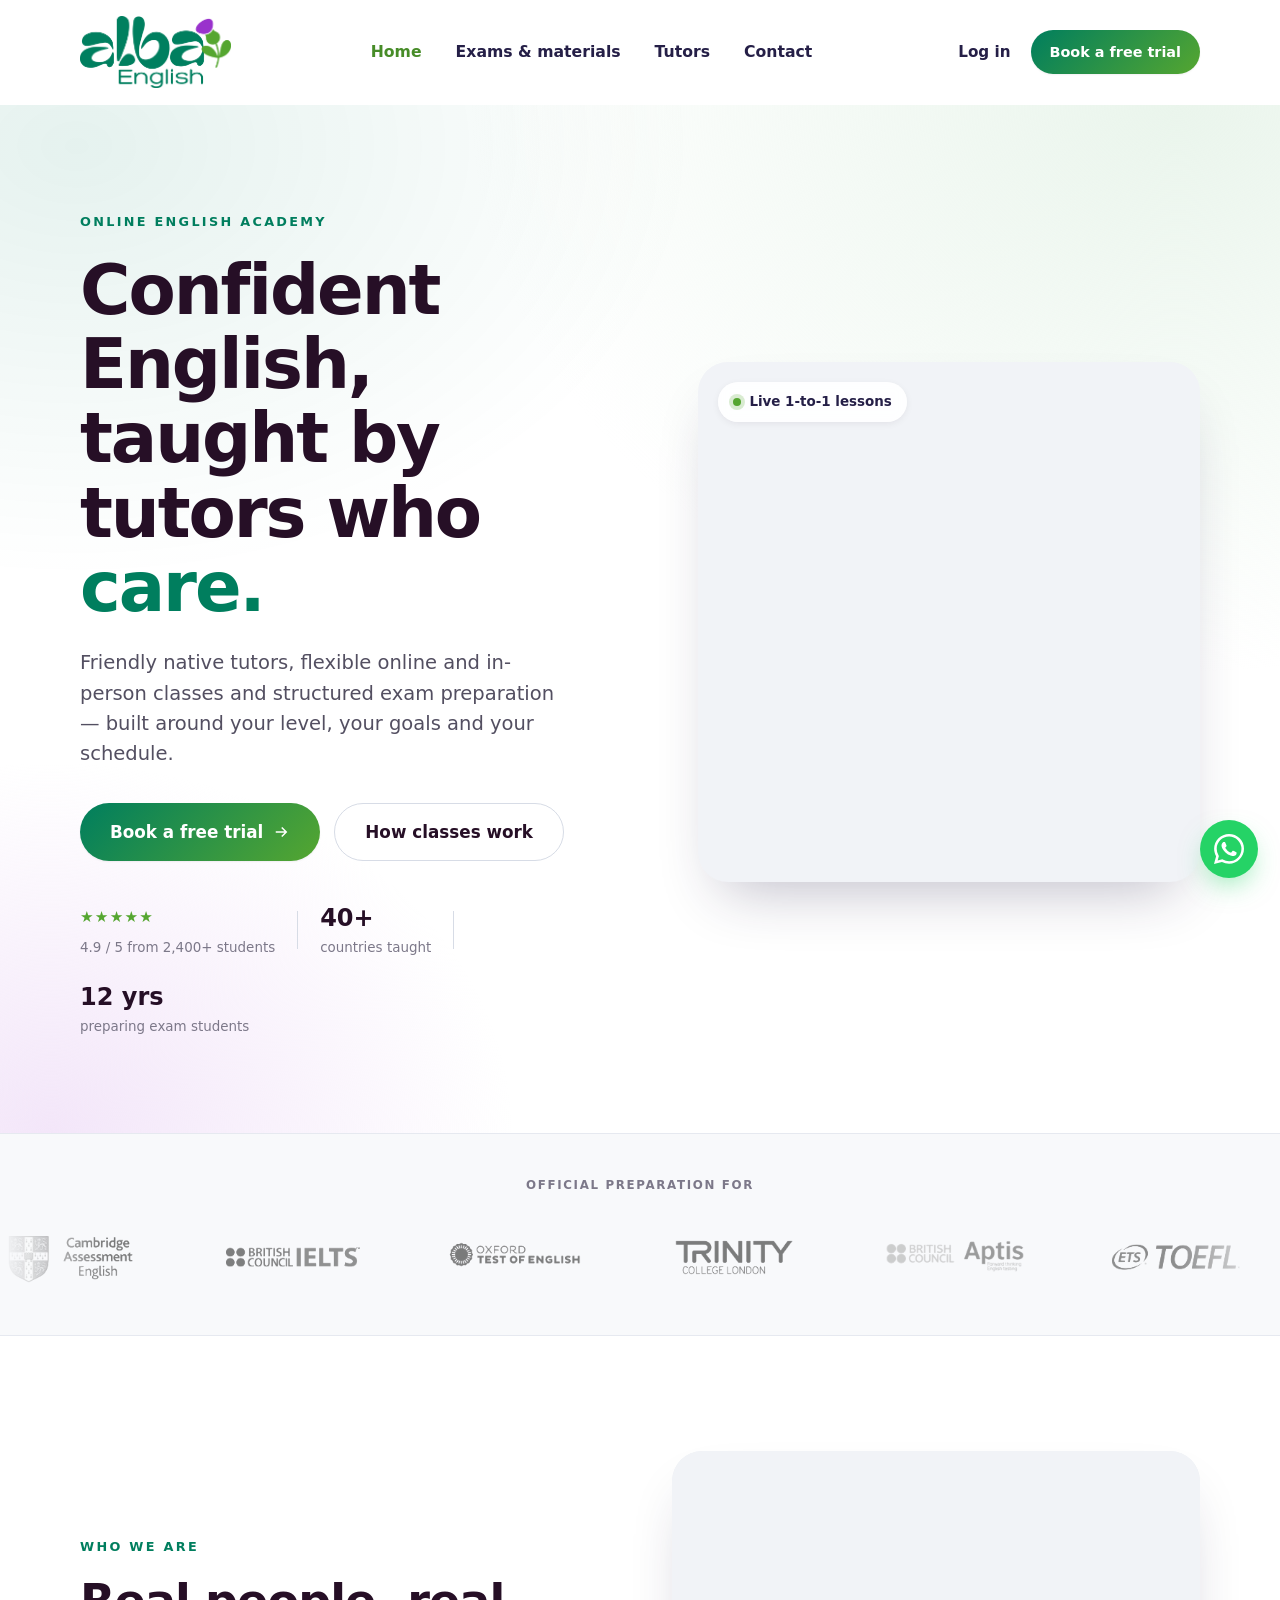
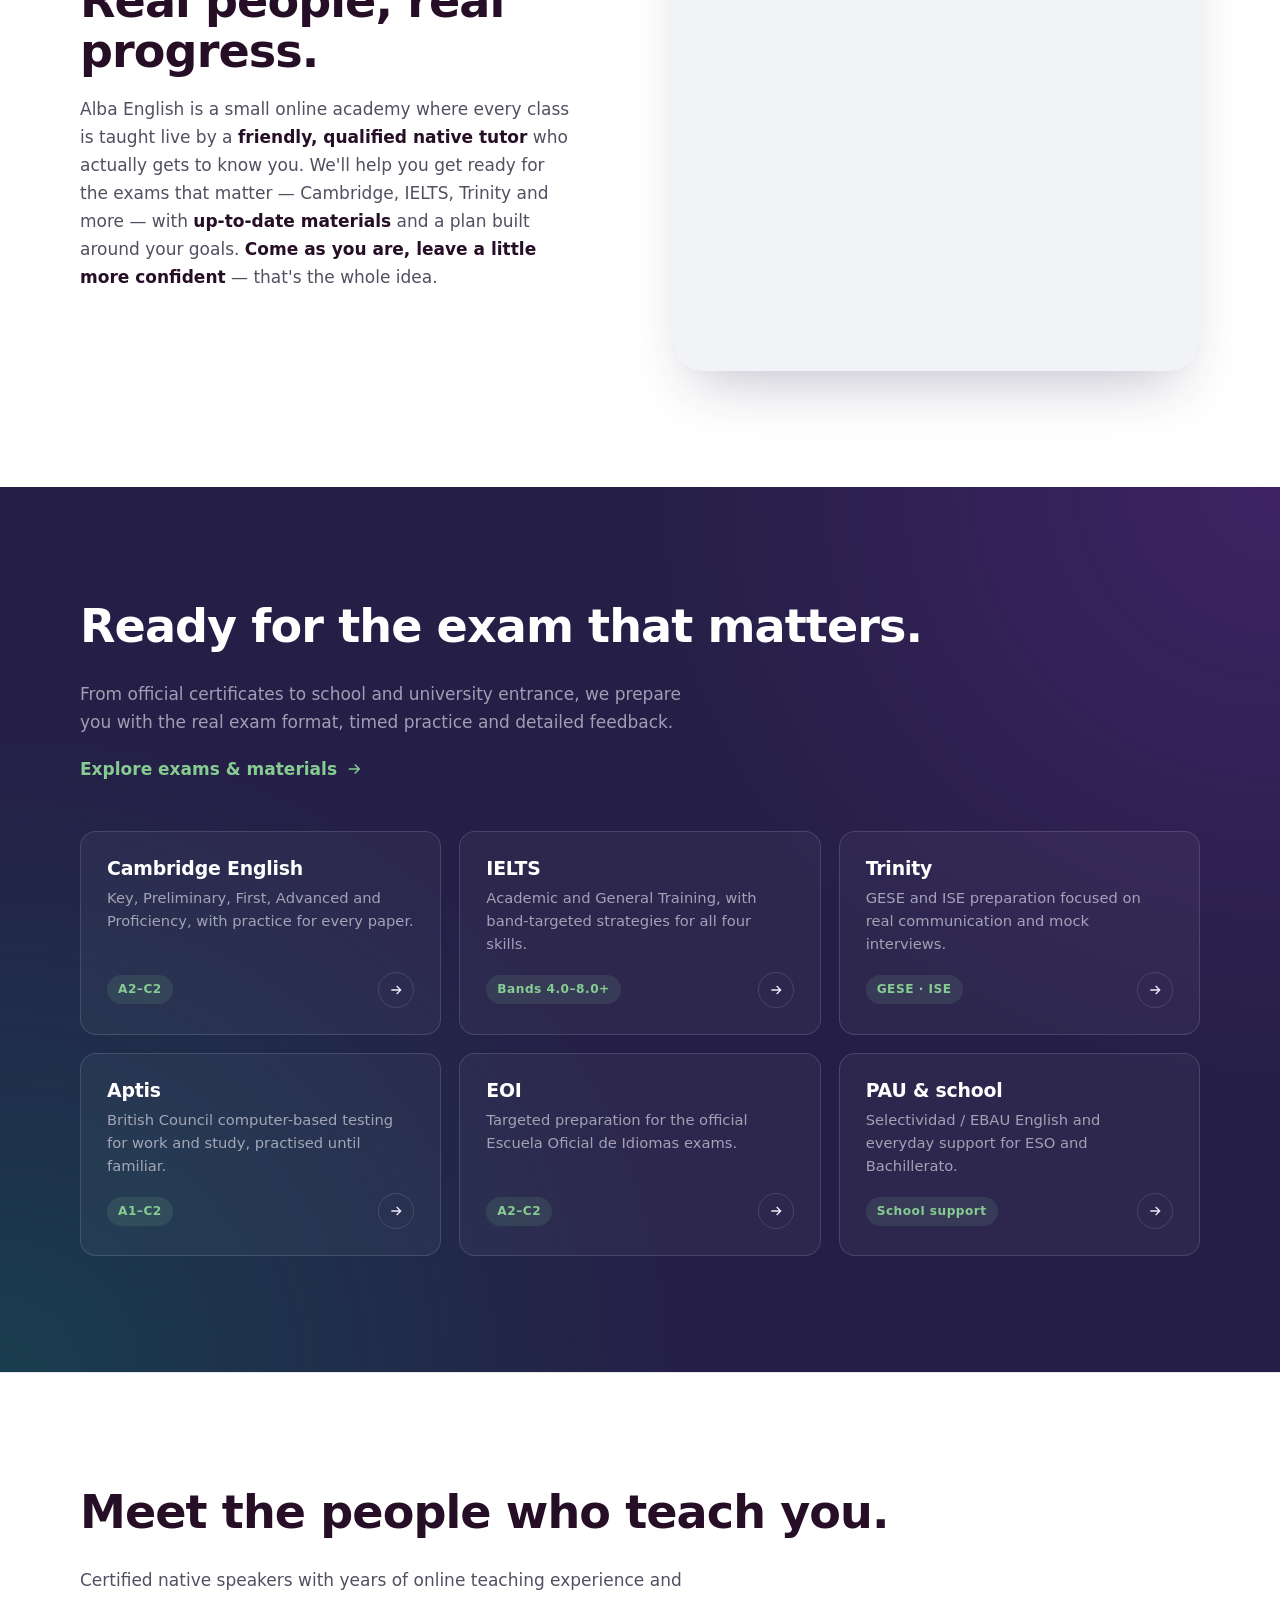
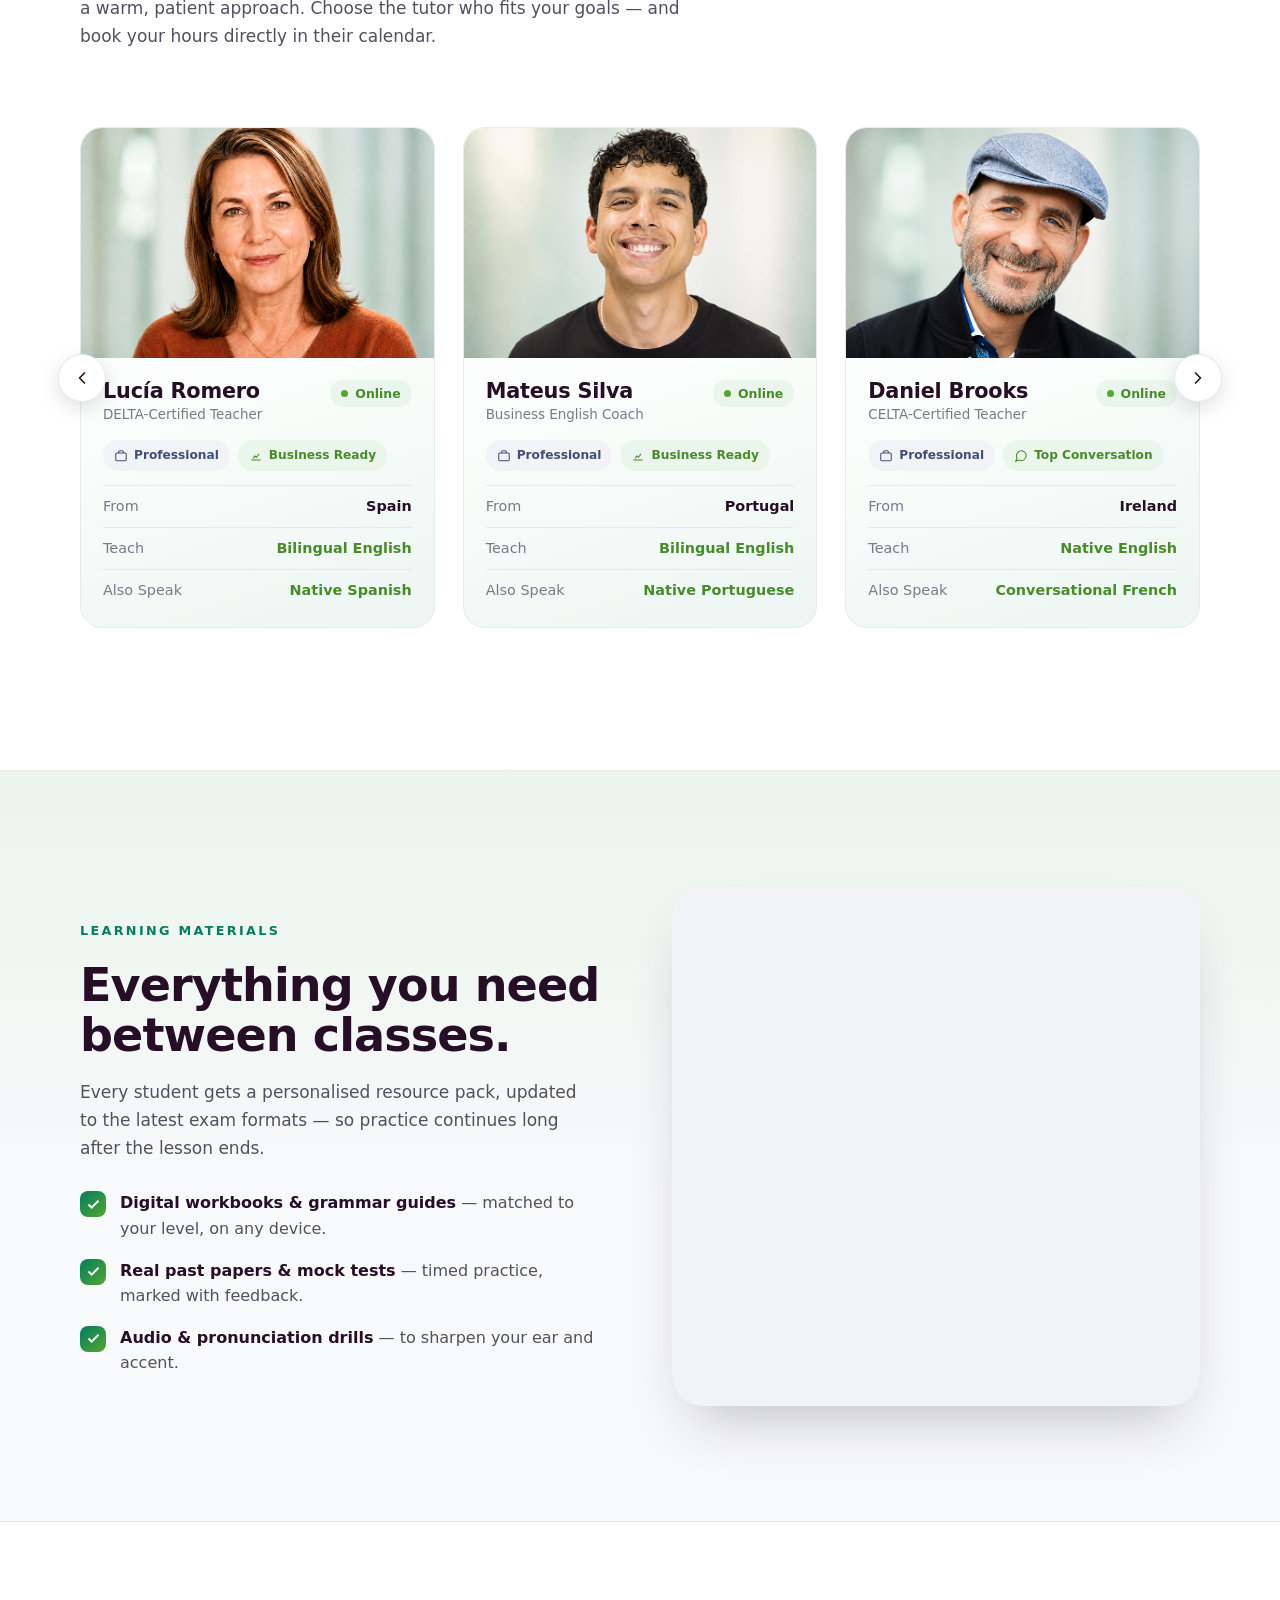
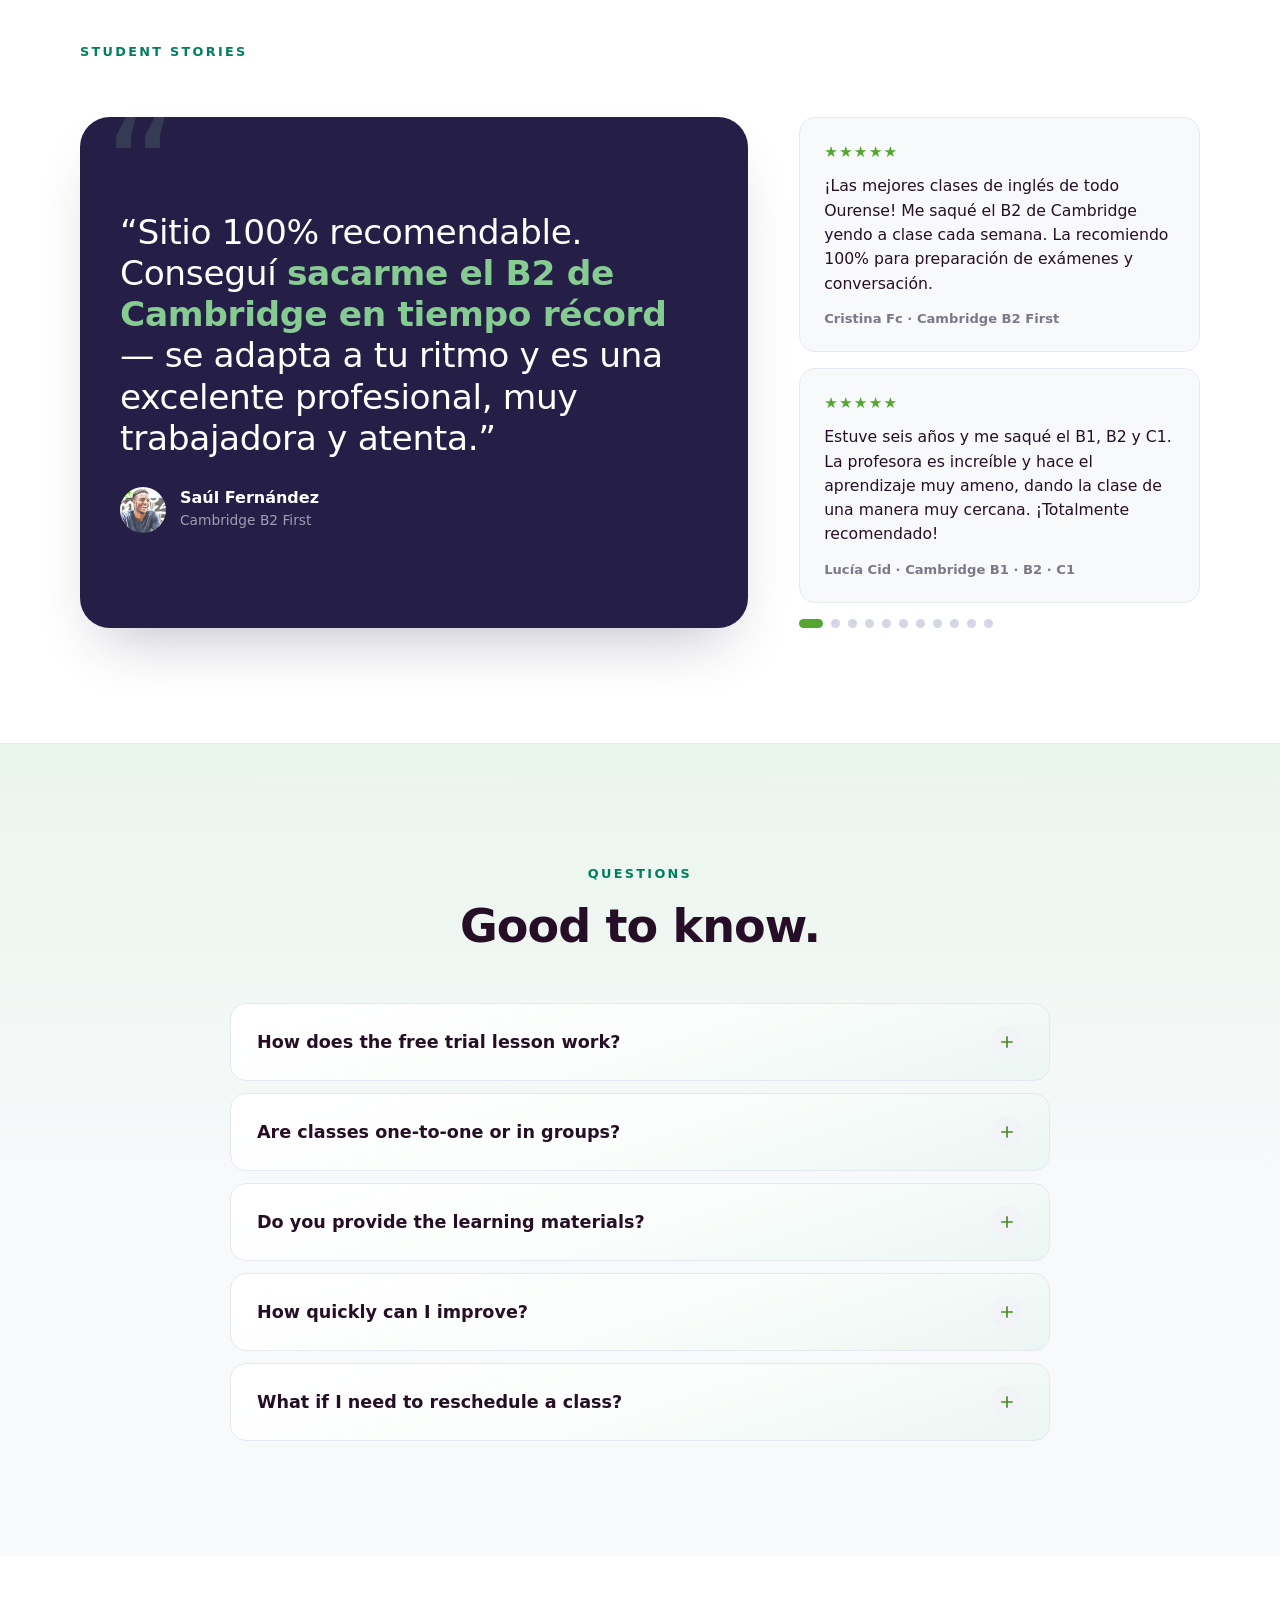
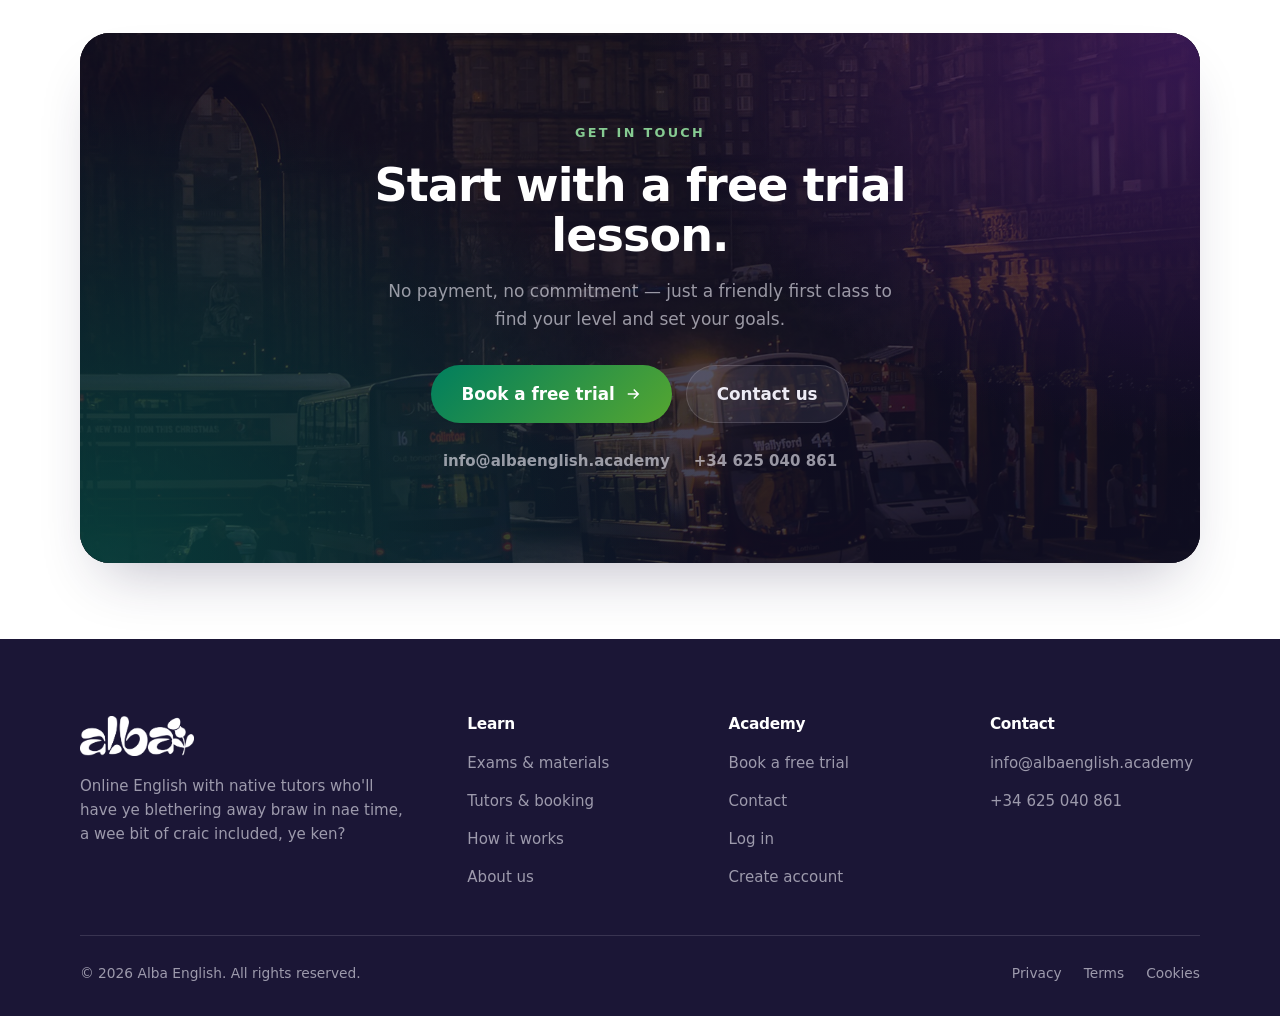
==== commit 71da567b: "Add files via upload" ====
--- a/index.html
+++ b/index.html
@@ -39,7 +39,7 @@
     <div class="reveal">
       <span class="kicker"><span class="no">—</span> Online English academy</span>
       <h1>Confident English, taught by tutors who <span class="it">care.</span></h1>
-      <p class="hero-sub">Friendly native tutors, flexible online and in-person classes and structured exam preparation — built around your level, your goals and your schedule. </p>
+      <p class="hero-sub">Friendly native tutors, flexible online and in-person classes and structured exam preparation — built around your level, your goals and your schedule.</p>
       <div class="hero-cta">
         <a href="book.html" class="btn btn-primary btn--lg">Book a free trial <span class="ar" aria-hidden="true"><svg width="18" height="18" viewBox="0 0 24 24" fill="none" stroke="currentColor" stroke-width="2"><path d="M5 12h14M13 6l6 6-6 6"/></svg></span></a>
         <a href="#how" class="btn btn-line btn--lg">How classes work</a>
@@ -88,10 +88,10 @@
     <div class="split-content reveal">
       <span class="kicker"><span class="no">01</span> Who we are</span>
       <h2 class="h2" style="margin:18px 0 18px;">Real people, real progress.</h2>
-      <p class="body body--measure">Alba English is a small online academy where every class is taught live by a <span class="em">friendly, qualified native tutor</span> who actually gets to know you. We'll help you get ready for the exams that matter — Cambridge, IELTS, Trinity and more — with <span class="em">up-to-date materials</span> and a plan built around your goals. <span class="em">Come as you are, leave a little more confident</span> — that's the whole idea.<br><br>You can choose the format that works best for you: join us online from wherever you are, or come to our academy for in-person classes.</p>
+      <p class="body body--measure">Alba English is a small online academy where every class is taught live by a <span class="em">friendly, qualified native tutor</span> who actually gets to know you. We'll help you get ready for the exams that matter — Cambridge, IELTS, Trinity and more — with <span class="em">up-to-date materials</span> and a plan built around your goals. <span class="em">Come as you are, leave a little more confident</span> — that's the whole idea.</p>
     </div>
     <div class="split-media reveal d1">
-      <video src="images/who-we-are.mp4" autoplay loop muted playsinline aria-label="Alba English academy" style="object-position:50% 22%;"></video>
+      <video class="vid-who" src="images/who-we-are.mp4" autoplay loop muted playsinline aria-label="Alba English academy"></video>
     </div>
   </div>
 </section>
@@ -108,12 +108,12 @@
       </div>
     </div>
     <div class="exam-grid reveal">
-      <a class="exam-cell" href="https://www.cambridge.es/en/cambridge-exams" target="_blank" rel="noopener noreferrer"><h3 class="h3">Cambridge English</h3><p>Key, Preliminary, First, Advanced and Proficiency, with practice for every paper.</p><span class="ec-foot"><span class="lvl">A2–C2</span><span class="ec-arrow" aria-hidden="true"><svg width="16" height="16" viewBox="0 0 24 24" fill="none" stroke="currentColor" stroke-width="2"><path d="M5 12h14M13 6l6 6-6 6"/></svg></span></span></a>
-      <a class="exam-cell" href="https://ielts.org/take-a-test" target="_blank" rel="noopener noreferrer"><h3 class="h3">IELTS</h3><p>Academic and General Training, with band-targeted strategies for all four skills.</p><span class="ec-foot"><span class="lvl">Bands 4.0–8.0+</span><span class="ec-arrow" aria-hidden="true"><svg width="16" height="16" viewBox="0 0 24 24" fill="none" stroke="currentColor" stroke-width="2"><path d="M5 12h14M13 6l6 6-6 6"/></svg></span></span></a>
+      <a class="exam-cell" href="https://www.cambridgeenglish.org/" target="_blank" rel="noopener noreferrer"><h3 class="h3">Cambridge English</h3><p>Key, Preliminary, First, Advanced and Proficiency, with practice for every paper.</p><span class="ec-foot"><span class="lvl">A2–C2</span><span class="ec-arrow" aria-hidden="true"><svg width="16" height="16" viewBox="0 0 24 24" fill="none" stroke="currentColor" stroke-width="2"><path d="M5 12h14M13 6l6 6-6 6"/></svg></span></span></a>
+      <a class="exam-cell" href="https://www.ielts.org/" target="_blank" rel="noopener noreferrer"><h3 class="h3">IELTS</h3><p>Academic and General Training, with band-targeted strategies for all four skills.</p><span class="ec-foot"><span class="lvl">Bands 4.0–8.0+</span><span class="ec-arrow" aria-hidden="true"><svg width="16" height="16" viewBox="0 0 24 24" fill="none" stroke="currentColor" stroke-width="2"><path d="M5 12h14M13 6l6 6-6 6"/></svg></span></span></a>
       <a class="exam-cell" href="https://www.trinitycollege.com/qualifications/english-language" target="_blank" rel="noopener noreferrer"><h3 class="h3">Trinity</h3><p>GESE and ISE preparation focused on real communication and mock interviews.</p><span class="ec-foot"><span class="lvl">GESE · ISE</span><span class="ec-arrow" aria-hidden="true"><svg width="16" height="16" viewBox="0 0 24 24" fill="none" stroke="currentColor" stroke-width="2"><path d="M5 12h14M13 6l6 6-6 6"/></svg></span></span></a>
-      <a class="exam-cell" href="https://www.britishcouncil.org/exam/english/aptis" target="_blank" rel="noopener noreferrer"><h3 class="h3">Aptis</h3><p>British Council computer-based testing for work and study, practised until familiar.</p><span class="ec-foot"><span class="lvl">A1–C2</span><span class="ec-arrow" aria-hidden="true"><svg width="16" height="16" viewBox="0 0 24 24" fill="none" stroke="currentColor" stroke-width="2"><path d="M5 12h14M13 6l6 6-6 6"/></svg></span></span></a>
-      <a class="exam-cell" href="https://educagob.educacionfpydeportes.gob.es/ensenanzas/idiomas/donde-estudiar.html" target="_blank" rel="noopener noreferrer"><h3 class="h3">EOI</h3><p>Targeted preparation for the official Escuela Oficial de Idiomas exams.</p><span class="ec-foot"><span class="lvl">A2–C2</span><span class="ec-arrow" aria-hidden="true"><svg width="16" height="16" viewBox="0 0 24 24" fill="none" stroke="currentColor" stroke-width="2"><path d="M5 12h14M13 6l6 6-6 6"/></svg></span></span></a>
-      <a class="exam-cell" href="https://educaciongratuita.com/pruebas-acceso-universidad-desde-bachillerato/examenes-ingles-pau" target="_blank" rel="noopener noreferrer"><h3 class="h3">PAU &amp; school</h3><p>Selectividad / EBAU English and everyday support for ESO and Bachillerato.</p><span class="ec-foot"><span class="lvl">School support</span><span class="ec-arrow" aria-hidden="true"><svg width="16" height="16" viewBox="0 0 24 24" fill="none" stroke="currentColor" stroke-width="2"><path d="M5 12h14M13 6l6 6-6 6"/></svg></span></span></a>
+      <a class="exam-cell" href="https://www.britishcouncil.org/exam/aptis" target="_blank" rel="noopener noreferrer"><h3 class="h3">Aptis</h3><p>British Council computer-based testing for work and study, practised until familiar.</p><span class="ec-foot"><span class="lvl">A1–C2</span><span class="ec-arrow" aria-hidden="true"><svg width="16" height="16" viewBox="0 0 24 24" fill="none" stroke="currentColor" stroke-width="2"><path d="M5 12h14M13 6l6 6-6 6"/></svg></span></span></a>
+      <a class="exam-cell" href="https://www.educacionyfp.gob.es/contenidos/estudiantes/educacion-adultos/que-puedo-estudiar/idiomas.html" target="_blank" rel="noopener noreferrer"><h3 class="h3">EOI</h3><p>Targeted preparation for the official Escuela Oficial de Idiomas exams.</p><span class="ec-foot"><span class="lvl">A2–C2</span><span class="ec-arrow" aria-hidden="true"><svg width="16" height="16" viewBox="0 0 24 24" fill="none" stroke="currentColor" stroke-width="2"><path d="M5 12h14M13 6l6 6-6 6"/></svg></span></span></a>
+      <a class="exam-cell" href="https://www.universidades.gob.es/acceso-y-admision-a-la-universidad/" target="_blank" rel="noopener noreferrer"><h3 class="h3">PAU &amp; school</h3><p>Selectividad / EBAU English and everyday support for ESO and Bachillerato.</p><span class="ec-foot"><span class="lvl">School support</span><span class="ec-arrow" aria-hidden="true"><svg width="16" height="16" viewBox="0 0 24 24" fill="none" stroke="currentColor" stroke-width="2"><path d="M5 12h14M13 6l6 6-6 6"/></svg></span></span></a>
     </div>
   </div>
 </section>
@@ -128,51 +128,6 @@
     </div>
     <div class="tutor-carousel reveal" data-tutor-carousel>
       <div class="tutor-track">
-      <article class="tutor-card">
-        <div class="ph"><img src="images/tutors/vivien.jpg" alt="Vivien May" /></div>
-        <div class="body-in">
-          <div class="tc-head">
-            <div><h3 class="h3">Vivien May</h3><p class="tc-role">CELTA-Certified Teacher</p></div>
-            <button class="tc-online" type="button" aria-label="Vivien is online now"><span class="dot" aria-hidden="true"></span>Online<span class="tip">Available now</span></button>
-          </div>
-          <div class="tc-badges"><span class="tc-badge"><svg viewBox="0 0 24 24" fill="currentColor" aria-hidden="true"><path d="M12 2l2.9 6.3 6.9.8-5.1 4.7 1.4 6.8L12 18.6 6 21.4l1.4-6.8L2.3 9.9l6.9-.8z"/></svg>Super Tutor</span><span class="tc-badge"><svg viewBox="0 0 24 24" fill="none" stroke="currentColor" stroke-width="1.8" aria-hidden="true"><rect x="3" y="7" width="18" height="13" rx="2"/><path d="M8 7V5a2 2 0 0 1 2-2h4a2 2 0 0 1 2 2v2"/></svg>Professional</span></div>
-          <dl class="tc-facts">
-            <div><dt>From</dt><dd>Scotland</dd></div>
-            <div><dt>Teach</dt><dd class="hl">Native English</dd></div>
-            <div><dt>Also Speak</dt><dd class="hl">Advanced Spanish</dd></div>
-          </dl>
-        </div>
-      </article>
-      <article class="tutor-card">
-        <div class="ph"><img src="images/tutors/tamara.jpg" alt="Tamara Jane" /></div>
-        <div class="body-in">
-          <div class="tc-head">
-            <div><h3 class="h3">Tamara Jane</h3><p class="tc-role">TEFL-Certified Teacher</p></div>
-            <button class="tc-online" type="button" aria-label="Tamara is online now"><span class="dot" aria-hidden="true"></span>Online<span class="tip">Available now</span></button>
-          </div>
-          <div class="tc-badges"><span class="tc-badge"><svg viewBox="0 0 24 24" fill="none" stroke="currentColor" stroke-width="1.8" aria-hidden="true"><rect x="3" y="7" width="18" height="13" rx="2"/><path d="M8 7V5a2 2 0 0 1 2-2h4a2 2 0 0 1 2 2v2"/></svg>Professional</span><span class="tc-badge alt"><svg viewBox="0 0 24 24" fill="none" stroke="currentColor" stroke-width="1.8" aria-hidden="true"><path d="M21 11.5a8.4 8.4 0 0 1-12.3 7.4L3 21l2.1-5.7A8.4 8.4 0 1 1 21 11.5z"/></svg>Top Conversation</span></div>
-          <dl class="tc-facts">
-            <div><dt>From</dt><dd>Spain</dd></div>
-            <div><dt>Teach</dt><dd class="hl">Native English</dd></div>
-            <div><dt>Also Speak</dt><dd class="hl">Native Spanish</dd></div>
-          </dl>
-        </div>
-      </article>
-      <article class="tutor-card">
-        <div class="ph"><img src="images/tutors/kayleigh.jpg" alt="Kayleigh María" /></div>
-        <div class="body-in">
-          <div class="tc-head">
-            <div><h3 class="h3">Kayleigh María</h3><p class="tc-role">Trinity-Certified Teacher</p></div>
-            <button class="tc-online" type="button" aria-label="Kayleigh is online now"><span class="dot" aria-hidden="true"></span>Online<span class="tip">Available now</span></button>
-          </div>
-          <div class="tc-badges"><span class="tc-badge"><svg viewBox="0 0 24 24" fill="none" stroke="currentColor" stroke-width="1.8" aria-hidden="true"><rect x="3" y="7" width="18" height="13" rx="2"/><path d="M8 7V5a2 2 0 0 1 2-2h4a2 2 0 0 1 2 2v2"/></svg>Professional</span><span class="tc-badge alt"><svg viewBox="0 0 24 24" fill="none" stroke="currentColor" stroke-width="1.8" aria-hidden="true"><circle cx="12" cy="12" r="9"/><path d="M8.5 12.5l2.4 2.4 4.6-5"/></svg>Exam Ready</span></div>
-          <dl class="tc-facts">
-            <div><dt>From</dt><dd>Spain</dd></div>
-            <div><dt>Teach</dt><dd class="hl">Native English</dd></div>
-            <div><dt>Also Speak</dt><dd class="hl">Native Spanish</dd></div>
-          </dl>
-        </div>
-      </article>
       <article class="tutor-card">
         <div class="ph"><img src="images/tutors/lucia.jpg" alt="Lucía Romero" /></div>
         <div class="body-in">
@@ -251,7 +206,7 @@
       </ul>
     </div>
     <div class="split-media reveal d1">
-      <video src="images/materials.mp4" autoplay loop muted playsinline aria-label="Workbooks and lesson materials" style="object-position:50% 78%;"></video>
+      <video class="vid-materials" src="images/materials.mp4" autoplay loop muted playsinline aria-label="Workbooks and lesson materials"></video>
     </div>
   </div>
 </section>
--- a/styles/styles.css
+++ b/styles/styles.css
@@ -313,6 +313,7 @@
 .tc-nav.next{right:-22px;}
 .tc-nav[disabled]{opacity:0;visibility:hidden;pointer-events:none;}
 @media (max-width:1240px){.tc-nav.prev{left:6px;}.tc-nav.next{right:6px;}}
+@media (max-width:680px){.tc-nav{display:none !important;}}
 
 /* dots */
 .tc-dots{display:flex;justify-content:center;gap:8px;margin-top:24px;}
@@ -348,9 +349,9 @@
 
 /* Video framing — vertical position inside the frame.
    "Who we are": higher % = video moves DOWN (shows lower part). */
-.vid-who { object-position: 12% 35%; }
+.vid-who { object-position: 50% 35%; }
 /* "Learning materials": lower % = video moves UP (shows higher part). */
-.vid-materials { object-position: 40% 98%; }
+.vid-materials { object-position: 50% 78%; }
 
 /* ---------- Testimonials ---------- */
 .quote-block{display:grid;grid-template-columns:1.25fr .75fr;gap:clamp(30px,4vw,56px);align-items:stretch;}
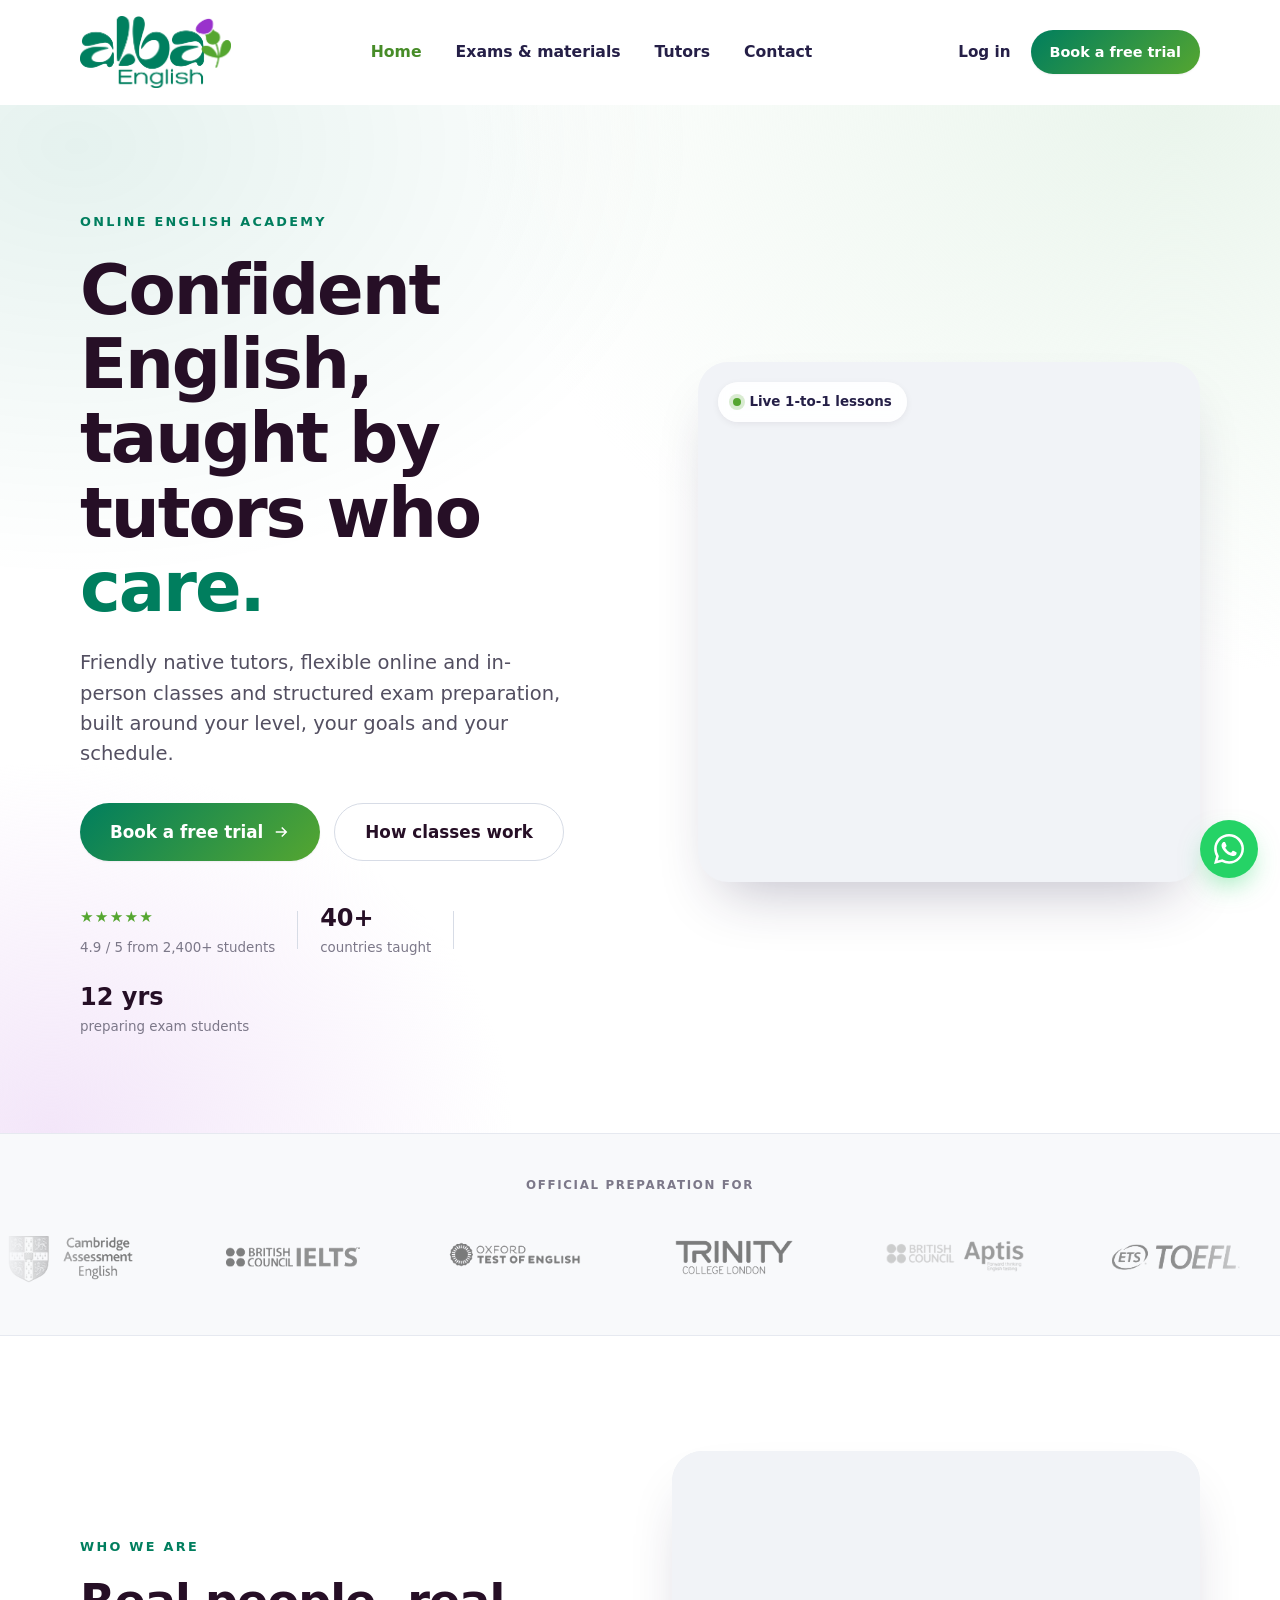
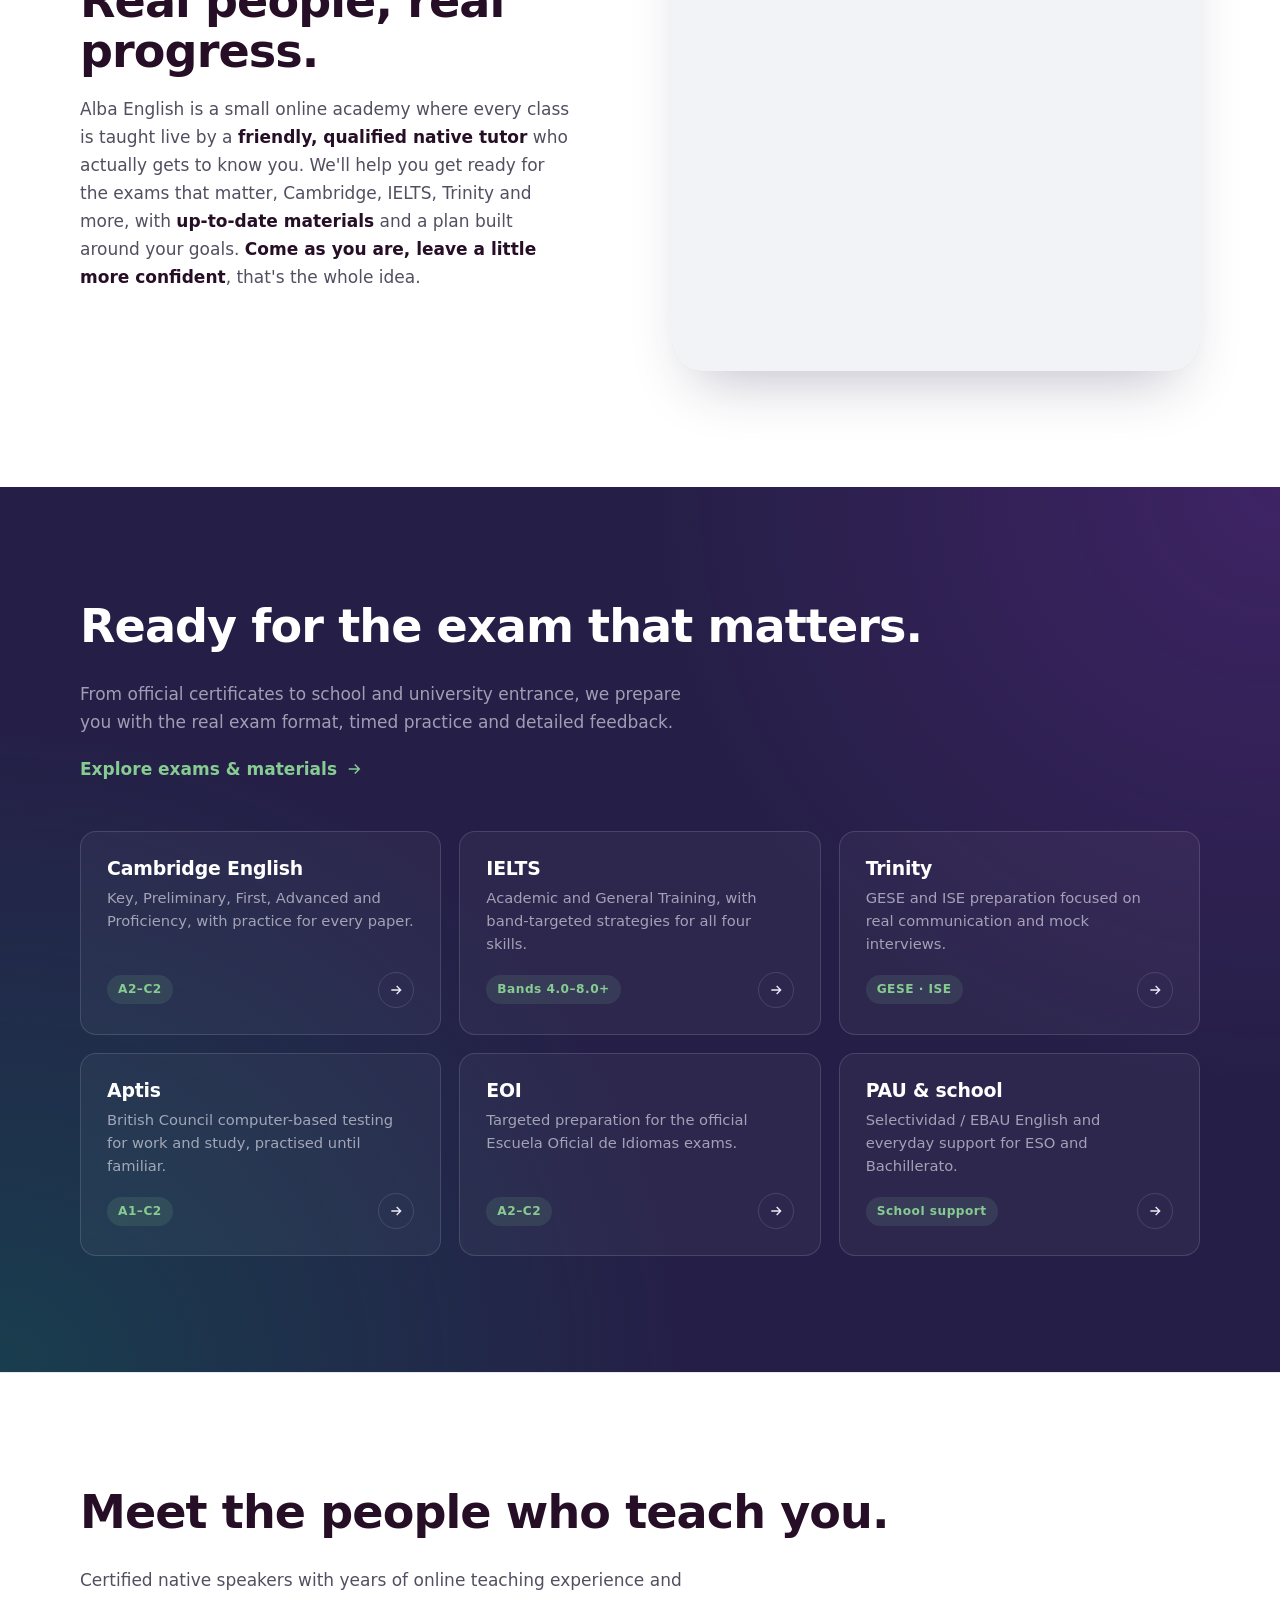
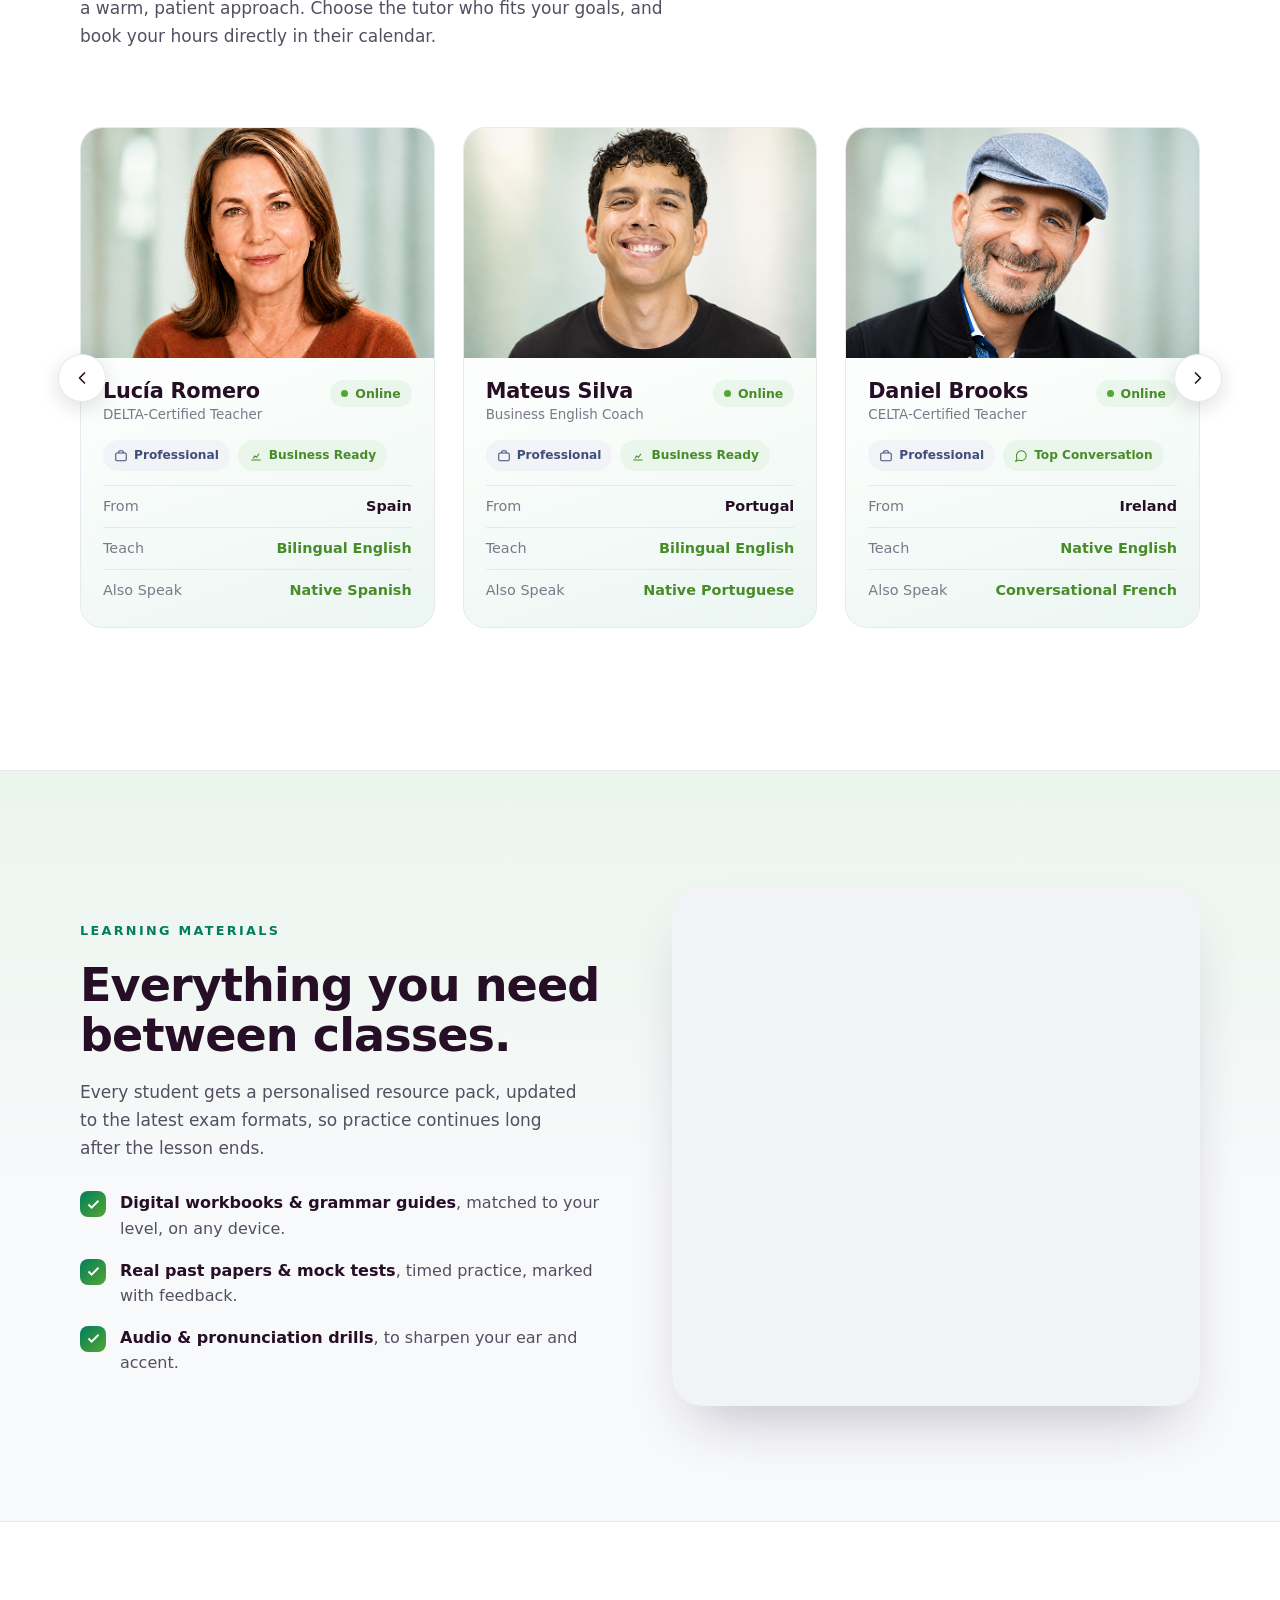
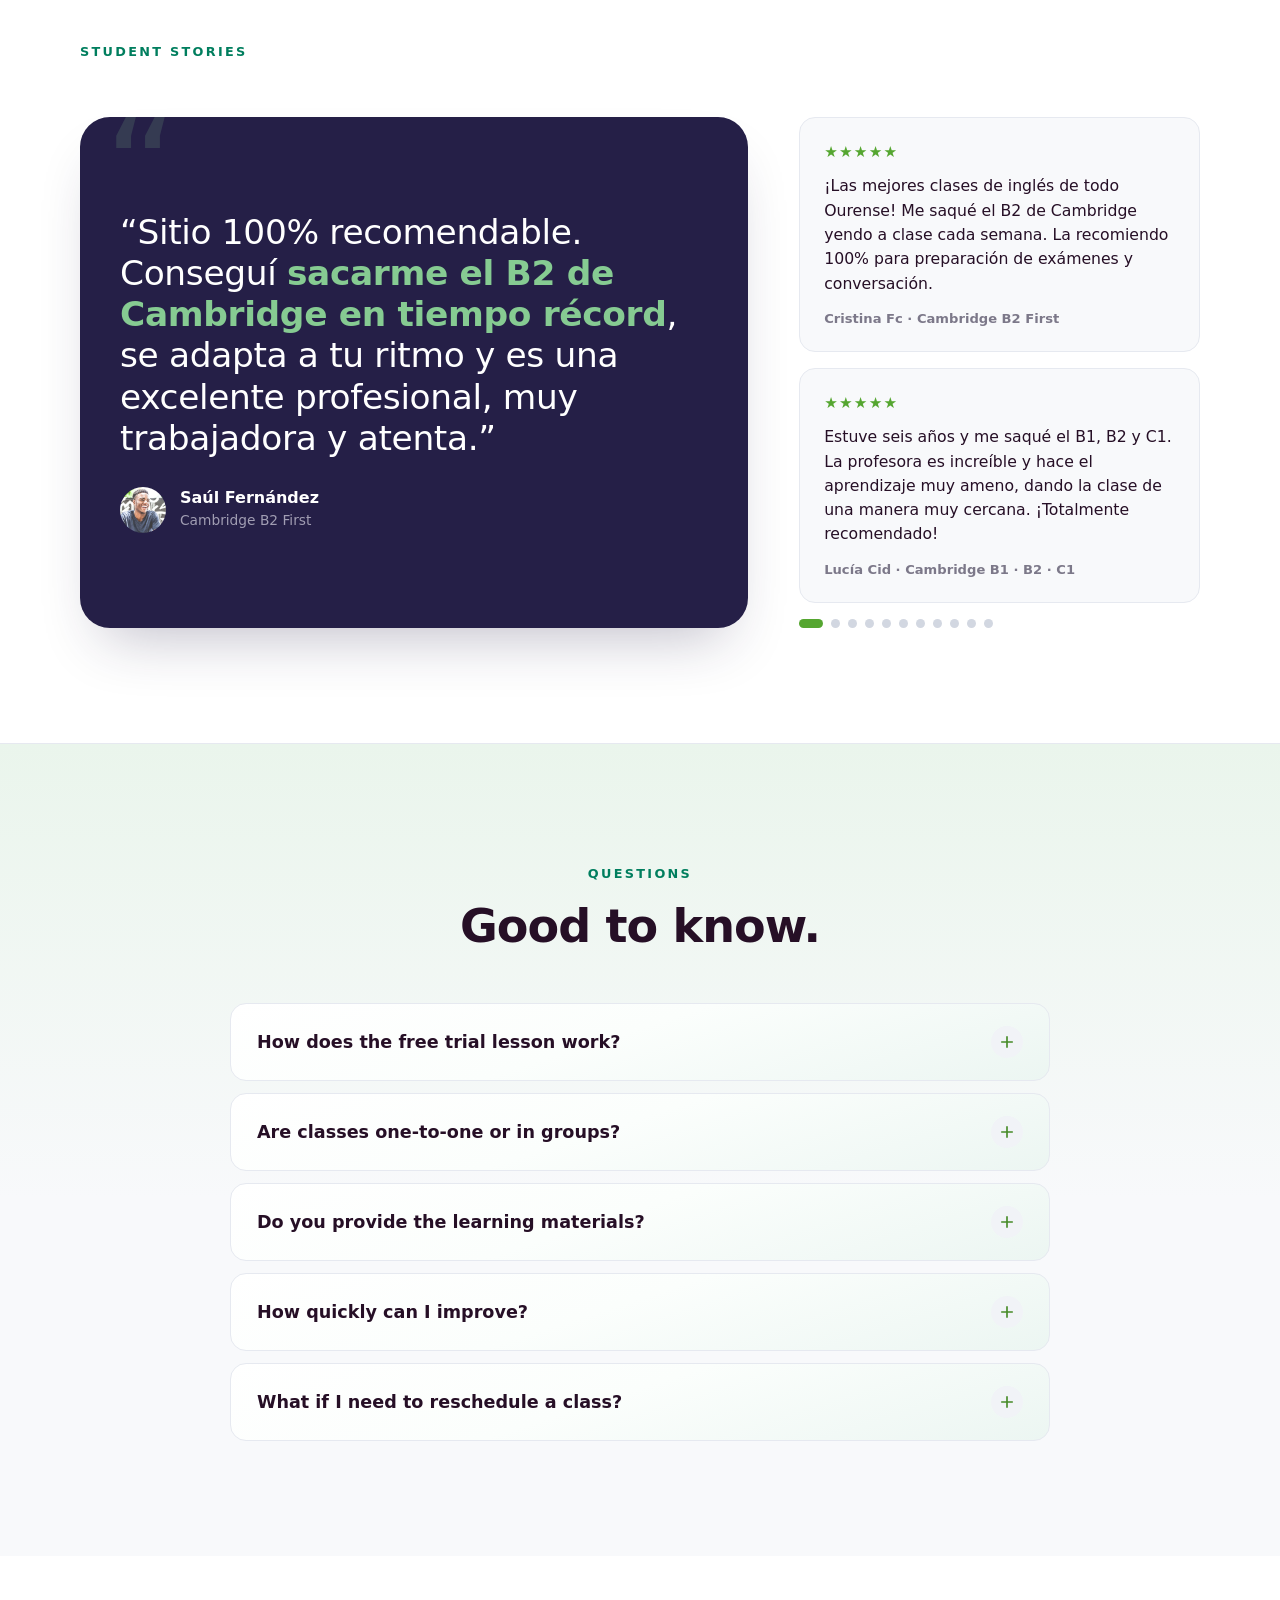
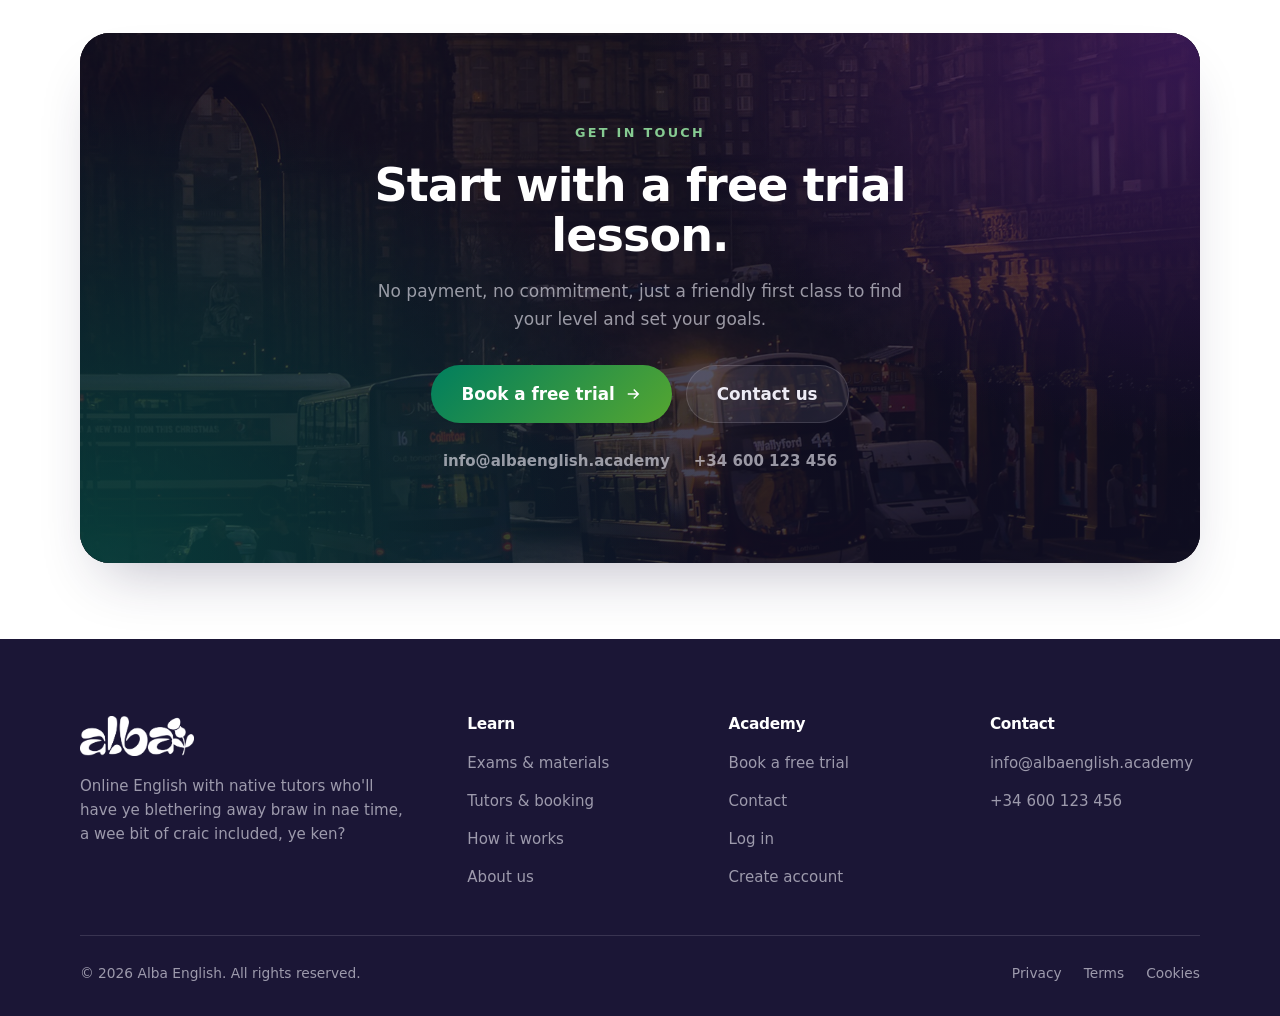
==== commit eae5eb63: "Add files via upload" ====
--- a/index.html
+++ b/index.html
@@ -3,7 +3,7 @@
 <head>
 <meta charset="UTF-8" />
 <meta name="viewport" content="width=device-width, initial-scale=1.0" />
-<title>Alba English — Online English Academy with Native Tutors</title>
+<title>Alba English, Online English Academy with Native Tutors</title>
 <meta name="description" content="Alba English is an online academy where every class is taught live by a qualified native tutor. Flexible lessons, exam preparation and updated materials. Book a free trial." />
 <link rel="icon" type="image/png" href="images/favicon.png" />
 <link rel="preconnect" href="https://fonts.googleapis.com" />
@@ -39,7 +39,7 @@
     <div class="reveal">
       <span class="kicker"><span class="no">—</span> Online English academy</span>
       <h1>Confident English, taught by tutors who <span class="it">care.</span></h1>
-      <p class="hero-sub">Friendly native tutors, flexible online and in-person classes and structured exam preparation — built around your level, your goals and your schedule.</p>
+      <p class="hero-sub">Friendly native tutors, flexible online and in-person classes and structured exam preparation, built around your level, your goals and your schedule.</p>
       <div class="hero-cta">
         <a href="book.html" class="btn btn-primary btn--lg">Book a free trial <span class="ar" aria-hidden="true"><svg width="18" height="18" viewBox="0 0 24 24" fill="none" stroke="currentColor" stroke-width="2"><path d="M5 12h14M13 6l6 6-6 6"/></svg></span></a>
         <a href="#how" class="btn btn-line btn--lg">How classes work</a>
@@ -64,11 +64,11 @@
   <div class="mq-viewport">
     <div class="mq-track">
       <div class="mq-chip"><img src="images/exams/cambridge.png" alt="Cambridge Assessment English" /></div>
-      <div class="mq-chip"><img src="images/exams/ielts.png" alt="IELTS — British Council" /></div>
+      <div class="mq-chip"><img src="images/exams/ielts.png" alt="IELTS, British Council" /></div>
       <div class="mq-chip"><img src="images/exams/oxford.png" alt="Oxford Test of English" /></div>
       <div class="mq-chip"><img src="images/exams/trinity.png" alt="Trinity College London" /></div>
-      <div class="mq-chip"><img src="images/exams/aptis.png" alt="Aptis — British Council" /></div>
-      <div class="mq-chip"><img src="images/exams/toefl.png" alt="TOEFL — ETS" /></div>
+      <div class="mq-chip"><img src="images/exams/aptis.png" alt="Aptis, British Council" /></div>
+      <div class="mq-chip"><img src="images/exams/toefl.png" alt="TOEFL, ETS" /></div>
       <div class="mq-chip"><img src="images/exams/pearson.png" alt="Pearson" /></div>
       <div class="mq-chip"><img src="images/exams/eoi.png" alt="Escuela Oficial de Idiomas" /></div>
       <div class="mq-chip" aria-hidden="true"><img src="images/exams/cambridge.png" alt="" /></div>
@@ -88,7 +88,7 @@
     <div class="split-content reveal">
       <span class="kicker"><span class="no">01</span> Who we are</span>
       <h2 class="h2" style="margin:18px 0 18px;">Real people, real progress.</h2>
-      <p class="body body--measure">Alba English is a small online academy where every class is taught live by a <span class="em">friendly, qualified native tutor</span> who actually gets to know you. We'll help you get ready for the exams that matter — Cambridge, IELTS, Trinity and more — with <span class="em">up-to-date materials</span> and a plan built around your goals. <span class="em">Come as you are, leave a little more confident</span> — that's the whole idea.</p>
+      <p class="body body--measure">Alba English is a small online academy where every class is taught live by a <span class="em">friendly, qualified native tutor</span> who actually gets to know you. We'll help you get ready for the exams that matter, Cambridge, IELTS, Trinity and more, with <span class="em">up-to-date materials</span> and a plan built around your goals. <span class="em">Come as you are, leave a little more confident</span>, that's the whole idea.</p>
     </div>
     <div class="split-media reveal d1">
       <video class="vid-who" src="images/who-we-are.mp4" autoplay loop muted playsinline aria-label="Alba English academy"></video>
@@ -124,7 +124,7 @@
       <div class="lg-aside reveal">
         <h2 class="h2">Meet the people who teach you.</h2>
       </div>
-      <div class="reveal d1"><p class="body body--measure">Certified native speakers with years of online teaching experience and a warm, patient approach. Choose the tutor who fits your goals — and book your hours directly in their calendar.</p></div>
+      <div class="reveal d1"><p class="body body--measure">Certified native speakers with years of online teaching experience and a warm, patient approach. Choose the tutor who fits your goals, and book your hours directly in their calendar.</p></div>
     </div>
     <div class="tutor-carousel reveal" data-tutor-carousel>
       <div class="tutor-track">
@@ -198,11 +198,11 @@
     <div class="split-content reveal">
       <span class="kicker"><span class="no">07</span> Learning materials</span>
       <h2 class="h2" style="margin:18px 0 18px;">Everything you need between classes.</h2>
-      <p class="body body--measure">Every student gets a personalised resource pack, updated to the latest exam formats — so practice continues long after the lesson ends.</p>
+      <p class="body body--measure">Every student gets a personalised resource pack, updated to the latest exam formats, so practice continues long after the lesson ends.</p>
       <ul class="checklist">
-        <li><span class="check" aria-hidden="true"><svg viewBox="0 0 24 24" fill="none" stroke="currentColor" stroke-width="3"><path d="M20 6 9 17l-5-5"/></svg></span><span><b>Digital workbooks &amp; grammar guides</b> — matched to your level, on any device.</span></li>
-        <li><span class="check" aria-hidden="true"><svg viewBox="0 0 24 24" fill="none" stroke="currentColor" stroke-width="3"><path d="M20 6 9 17l-5-5"/></svg></span><span><b>Real past papers &amp; mock tests</b> — timed practice, marked with feedback.</span></li>
-        <li><span class="check" aria-hidden="true"><svg viewBox="0 0 24 24" fill="none" stroke="currentColor" stroke-width="3"><path d="M20 6 9 17l-5-5"/></svg></span><span><b>Audio &amp; pronunciation drills</b> — to sharpen your ear and accent.</span></li>
+        <li><span class="check" aria-hidden="true"><svg viewBox="0 0 24 24" fill="none" stroke="currentColor" stroke-width="3"><path d="M20 6 9 17l-5-5"/></svg></span><span><b>Digital workbooks &amp; grammar guides</b>, matched to your level, on any device.</span></li>
+        <li><span class="check" aria-hidden="true"><svg viewBox="0 0 24 24" fill="none" stroke="currentColor" stroke-width="3"><path d="M20 6 9 17l-5-5"/></svg></span><span><b>Real past papers &amp; mock tests</b>, timed practice, marked with feedback.</span></li>
+        <li><span class="check" aria-hidden="true"><svg viewBox="0 0 24 24" fill="none" stroke="currentColor" stroke-width="3"><path d="M20 6 9 17l-5-5"/></svg></span><span><b>Audio &amp; pronunciation drills</b>, to sharpen your ear and accent.</span></li>
       </ul>
     </div>
     <div class="split-media reveal d1">
@@ -249,7 +249,7 @@
     <div class="faq reveal">
       <div class="faq-item">
         <button class="faq-q" aria-expanded="false"><span>How does the free trial lesson work?</span><span class="faq-ic" aria-hidden="true"><svg width="20" height="20" viewBox="0 0 24 24" fill="none" stroke="currentColor" stroke-width="2"><path d="M12 5v14M5 12h14"/></svg></span></button>
-        <div class="faq-a"><div class="faq-a-inner">It's a friendly 30-minute online lesson with a native tutor. We check your level, talk through your goals and show you how we teach — with no payment and no obligation to continue.</div></div>
+        <div class="faq-a"><div class="faq-a-inner">It's a friendly 30-minute online lesson with a native tutor. We check your level, talk through your goals and show you how we teach, with no payment and no obligation to continue.</div></div>
       </div>
       <div class="faq-item">
         <button class="faq-q" aria-expanded="false"><span>Are classes one-to-one or in groups?</span><span class="faq-ic" aria-hidden="true"><svg width="20" height="20" viewBox="0 0 24 24" fill="none" stroke="currentColor" stroke-width="2"><path d="M12 5v14M5 12h14"/></svg></span></button>
@@ -265,7 +265,7 @@
       </div>
       <div class="faq-item">
         <button class="faq-q" aria-expanded="false"><span>What if I need to reschedule a class?</span><span class="faq-ic" aria-hidden="true"><svg width="20" height="20" viewBox="0 0 24 24" fill="none" stroke="currentColor" stroke-width="2"><path d="M12 5v14M5 12h14"/></svg></span></button>
-        <div class="faq-a"><div class="faq-a-inner">Life happens — you can reschedule with reasonable notice through your account, and your tutor will help you find a new time that works.</div></div>
+        <div class="faq-a"><div class="faq-a-inner">Life happens, you can reschedule with reasonable notice through your account, and your tutor will help you find a new time that works.</div></div>
       </div>
     </div>
   </div>
@@ -278,14 +278,14 @@
       <div class="cta-inner">
         <span class="kicker kicker--on-dark"><span class="no">—</span> Get in touch</span>
         <h2 class="h2">Start with a free trial lesson.</h2>
-        <p class="body">No payment, no commitment — just a friendly first class to find your level and set your goals.</p>
+        <p class="body">No payment, no commitment, just a friendly first class to find your level and set your goals.</p>
         <div class="cta-actions">
           <a href="book.html" class="btn btn-primary btn--lg">Book a free trial <span class="ar" aria-hidden="true"><svg width="18" height="18" viewBox="0 0 24 24" fill="none" stroke="currentColor" stroke-width="2"><path d="M5 12h14M13 6l6 6-6 6"/></svg></span></a>
           <a href="contact.html" class="btn btn-ghost-light btn--lg">Contact us</a>
         </div>
         <div class="cta-meta">
           <a href="mailto:info@albaenglish.academy">info@albaenglish.academy</a>
-          <a href="tel:+34625040861">+34 625 040 861</a>
+          <a href="tel:+34600123456">+34 600 123 456</a>
         </div>
       </div>
     </div>
@@ -323,7 +323,7 @@
         <h4>Contact</h4>
         <ul>
           <li><a href="mailto:info@albaenglish.academy">info@albaenglish.academy</a></li>
-          <li><a href="tel:+34625040861">+34 625 040 861</a></li>
+          <li><a href="tel:+34600123456">+34 600 123 456</a></li>
         </ul>
       </div>
     </div>
@@ -340,10 +340,10 @@
 
 <script src="js/script.js"></script>
 <script>
-/* Rotating student reviews — smooth crossfade through the full set */
+/* Rotating student reviews, smooth crossfade through the full set */
 (function(){
   var REVIEWS=[
-    {q:'Sitio 100% recomendable. Conseguí <span class="em">sacarme el B2 de Cambridge en tiempo récord</span> — se adapta a tu ritmo y es una excelente profesional, muy trabajadora y atenta.',name:'Saúl Fernández',role:'Cambridge B2 First'},
+    {q:'Sitio 100% recomendable. Conseguí <span class="em">sacarme el B2 de Cambridge en tiempo récord</span>, se adapta a tu ritmo y es una excelente profesional, muy trabajadora y atenta.',name:'Saúl Fernández',role:'Cambridge B2 First'},
     {q:'¡Las mejores clases de inglés de todo Ourense! <span class="em">Me saqué el B2 de Cambridge</span> yendo a clase cada semana. La recomiendo 100% para preparación de exámenes y conversación.',name:'Cristina Fc',role:'Cambridge B2 First'},
     {q:'Estuve seis años y <span class="em">me saqué el B1, B2 y C1</span>. La profesora es increíble y hace el aprendizaje muy ameno, dando la clase de una manera muy cercana. ¡Totalmente recomendado!',name:'Lucía Cid',role:'Cambridge B1 · B2 · C1'},
     {q:'Me encantó esta academia. Estuve en un grupo reducido preparando el <span class="em">nivel C1 de inglés</span>, y la profesora es muy atenta y siempre dispuesta a darte material para ayudarte.',name:'Sokhna',role:'Cambridge C1 Advanced'},
